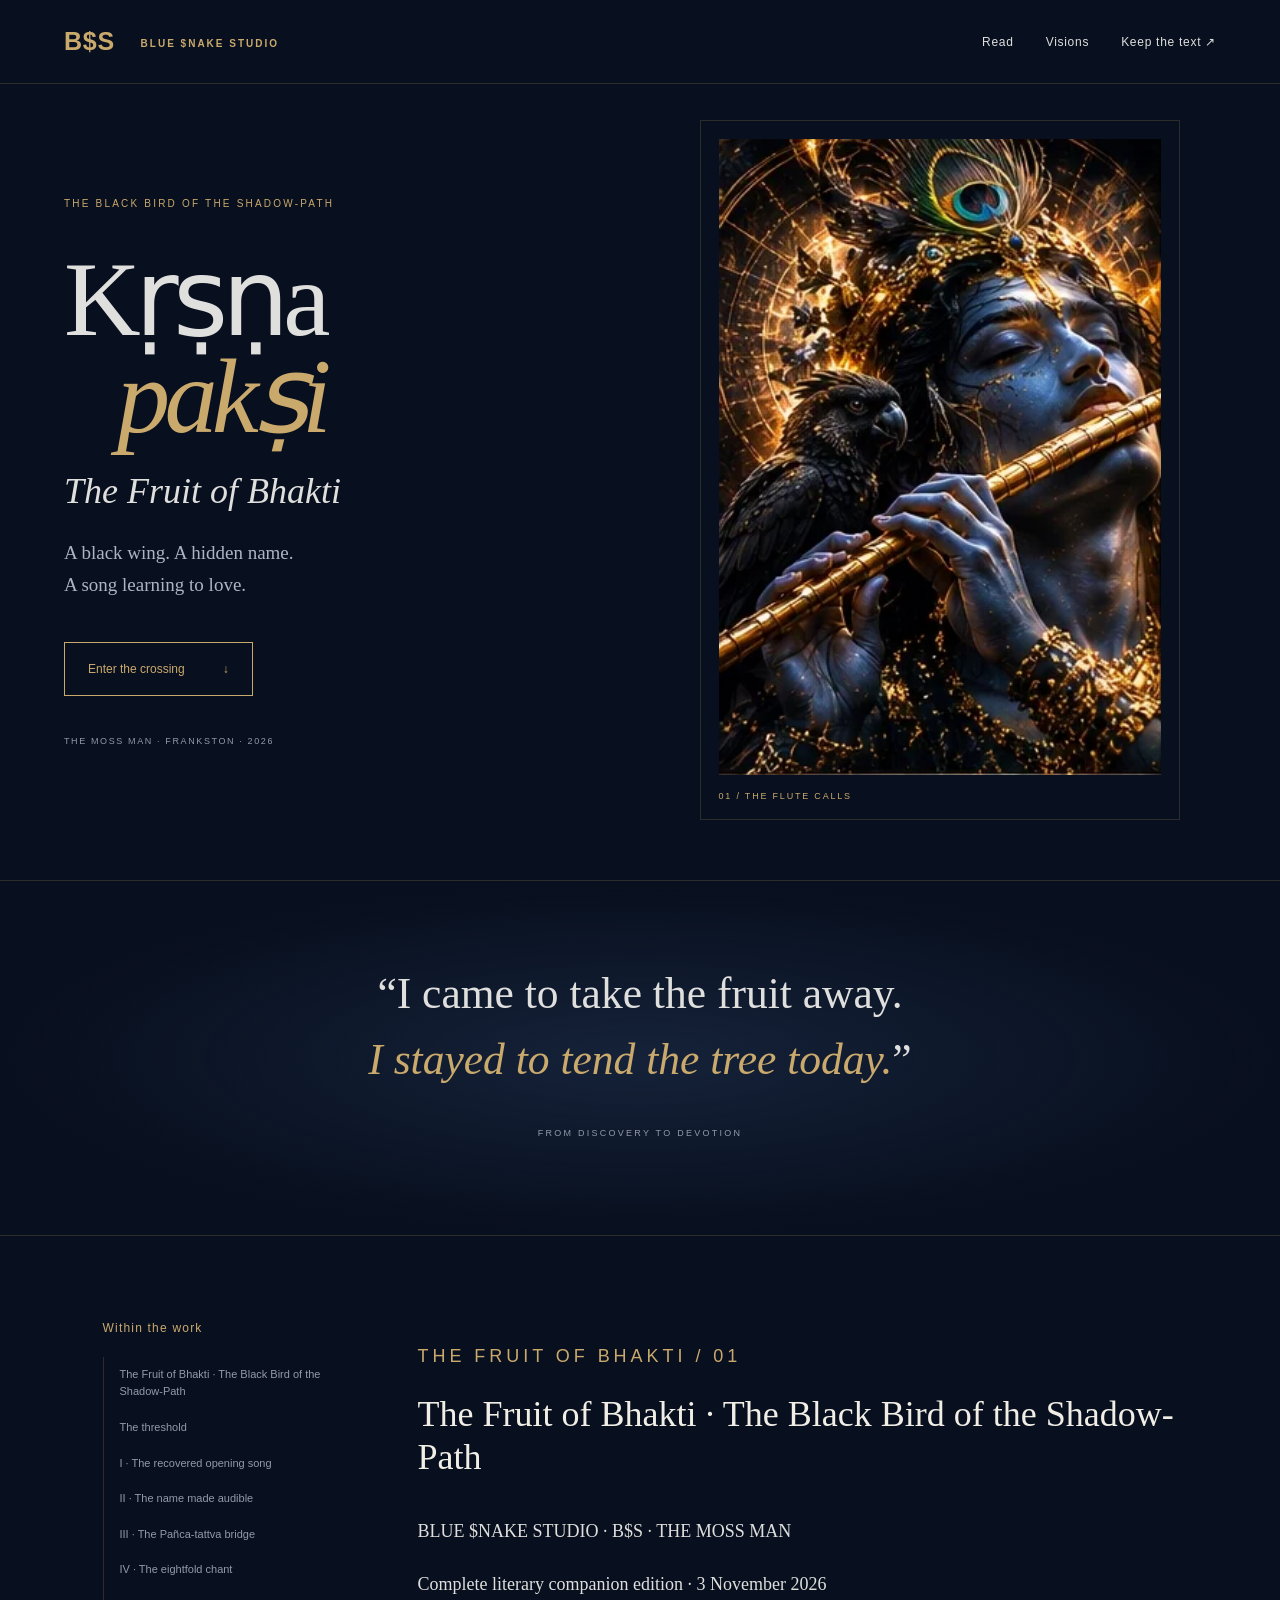
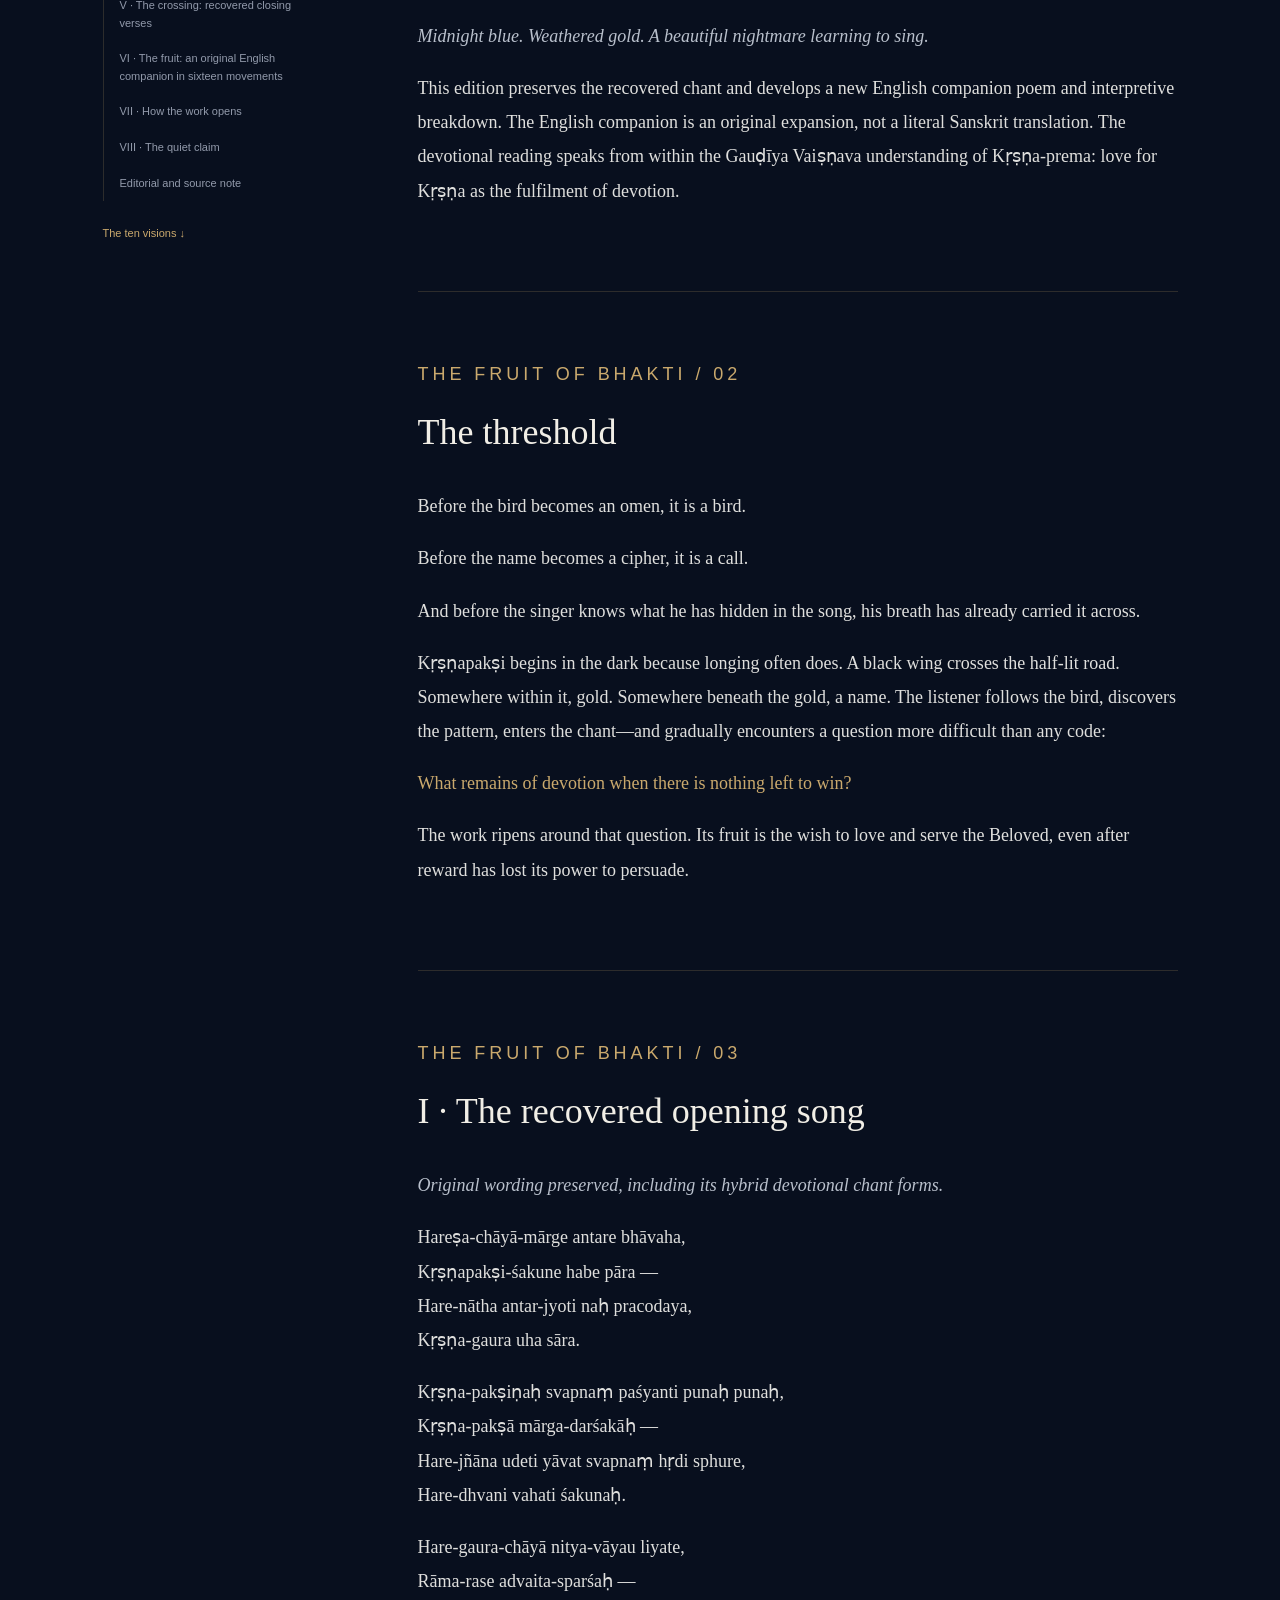
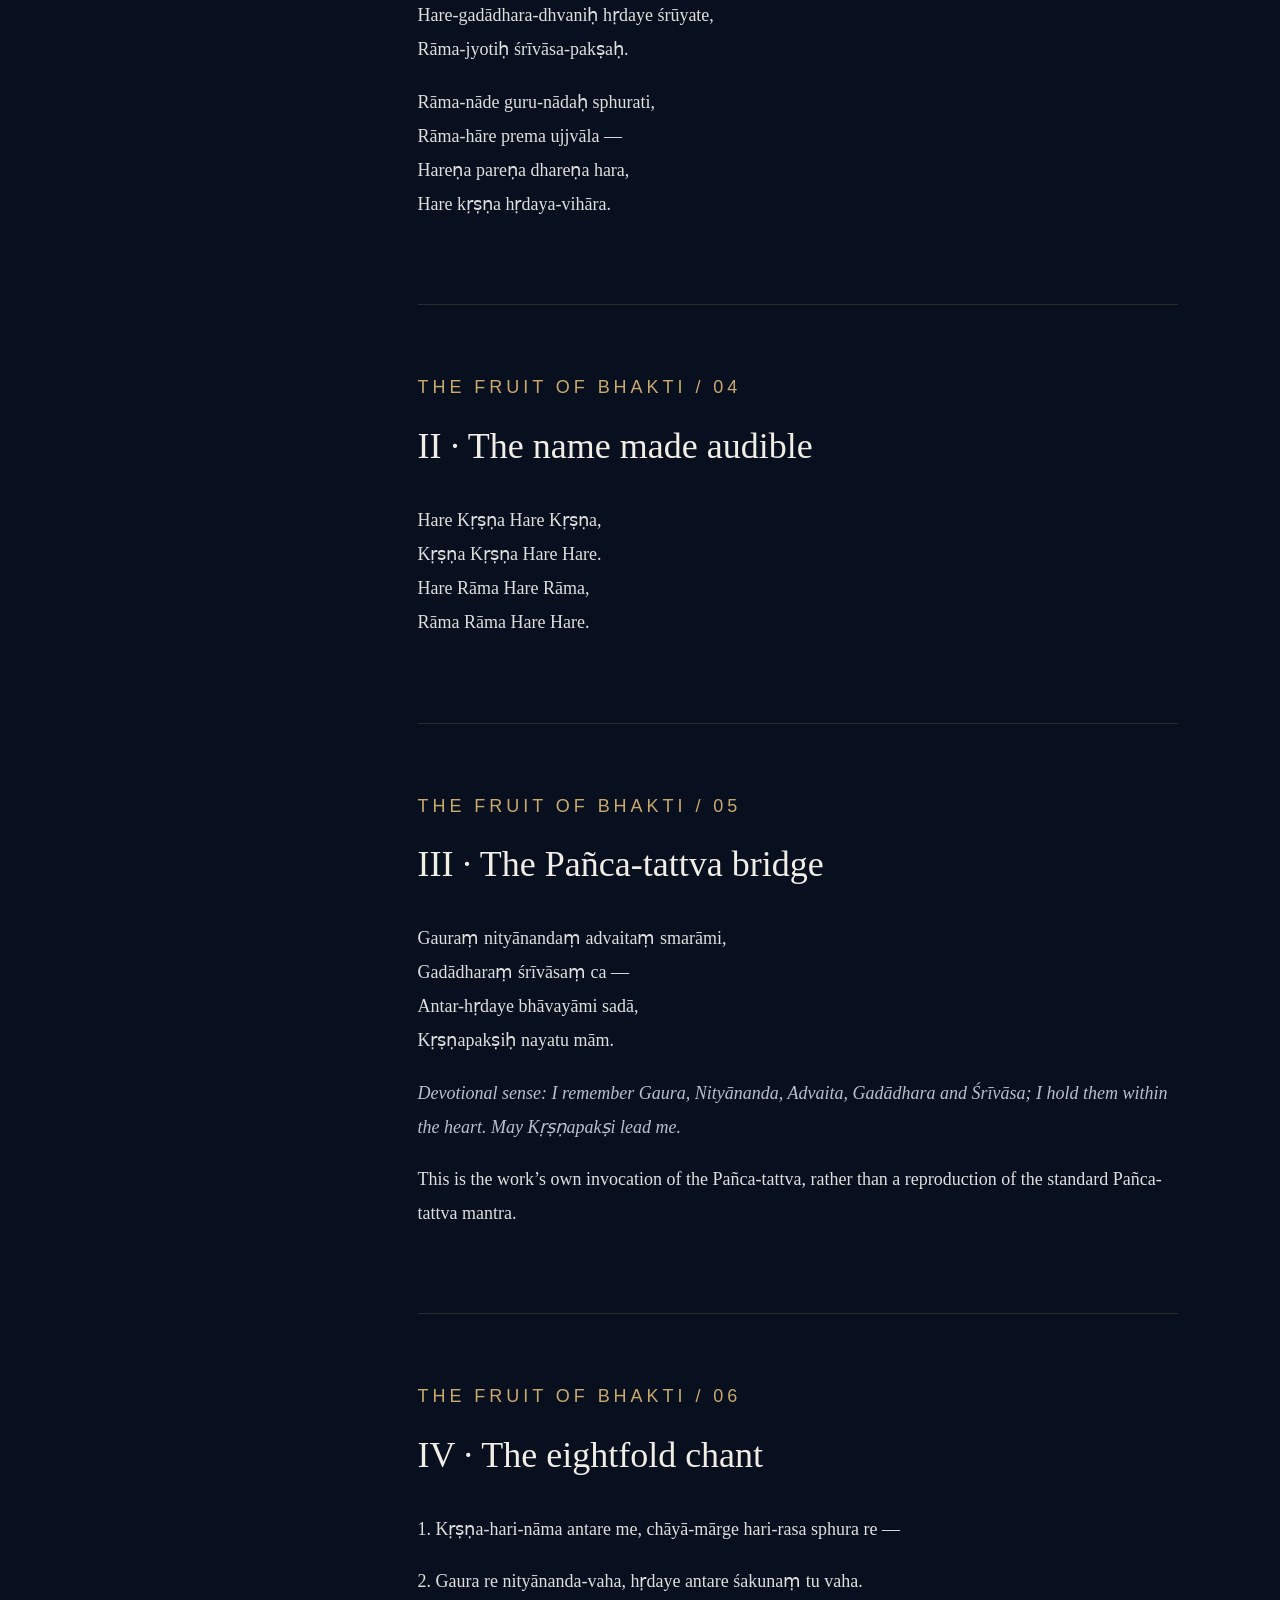
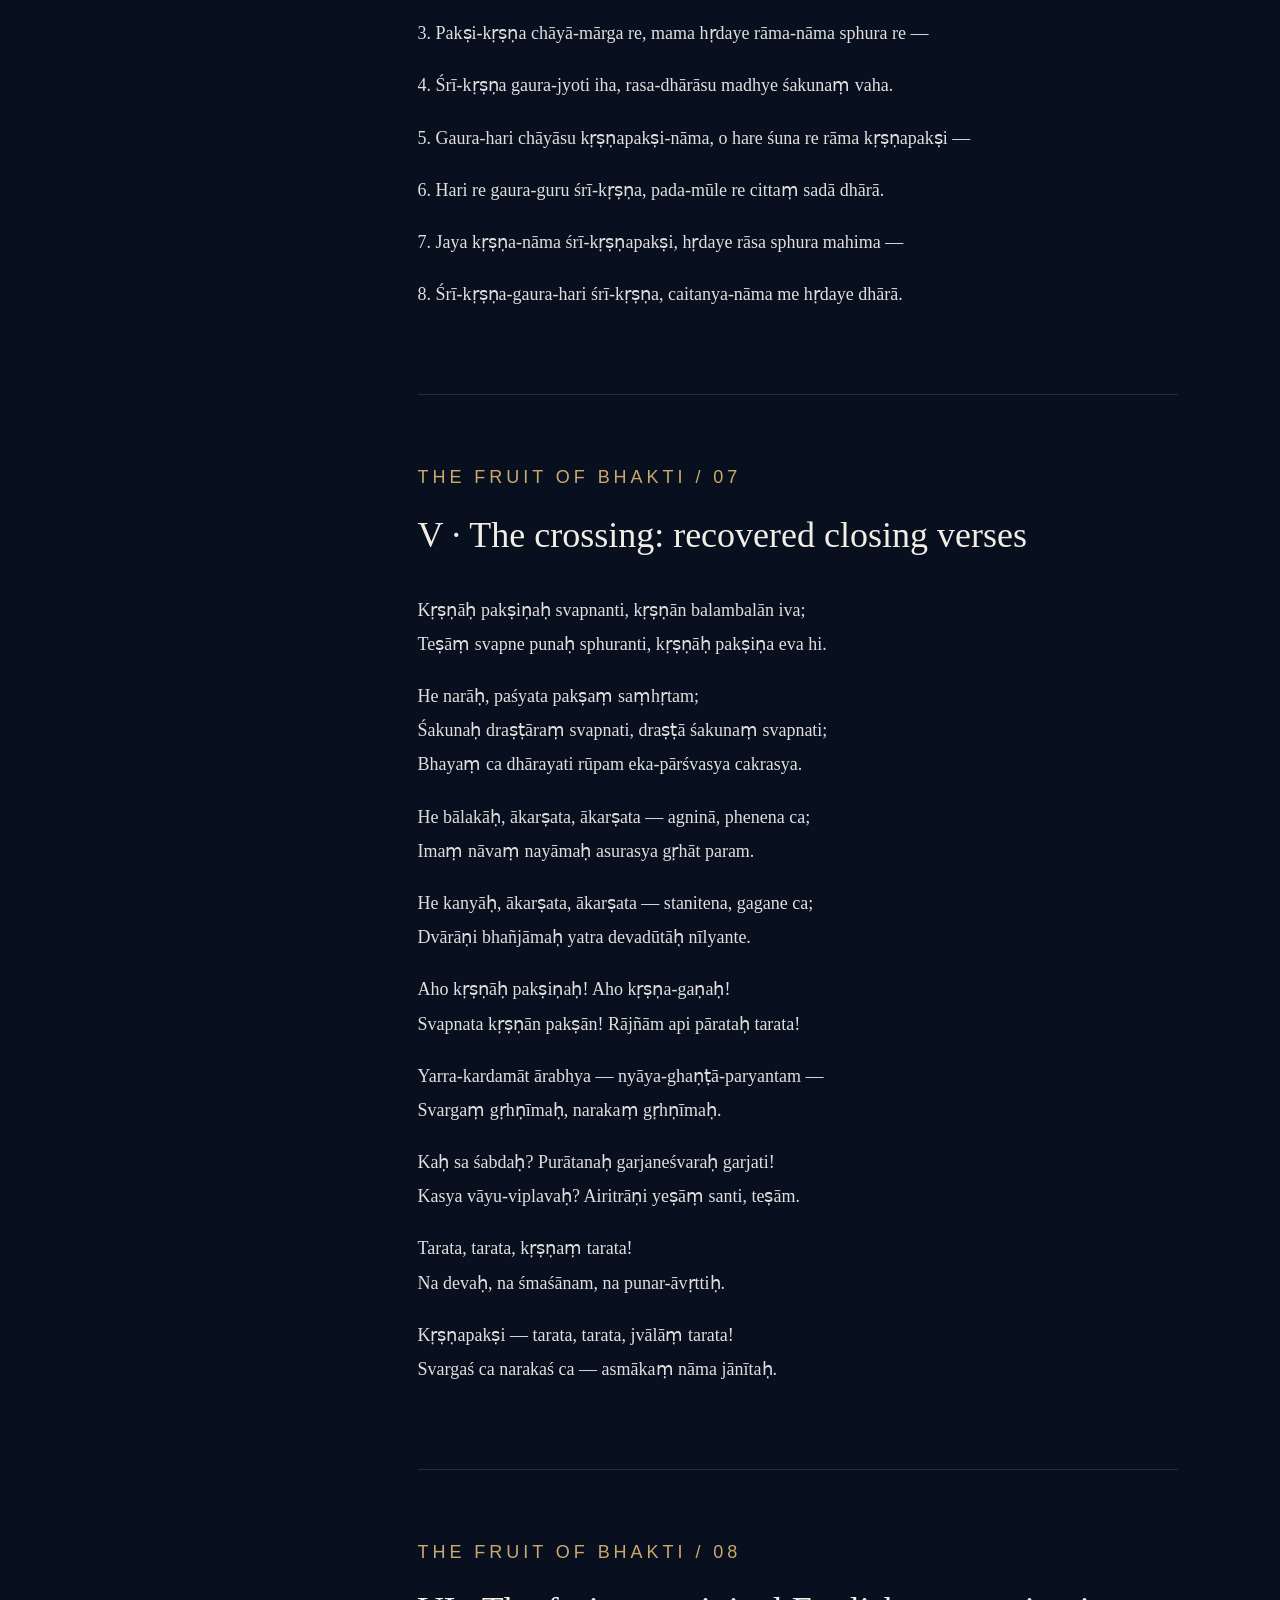
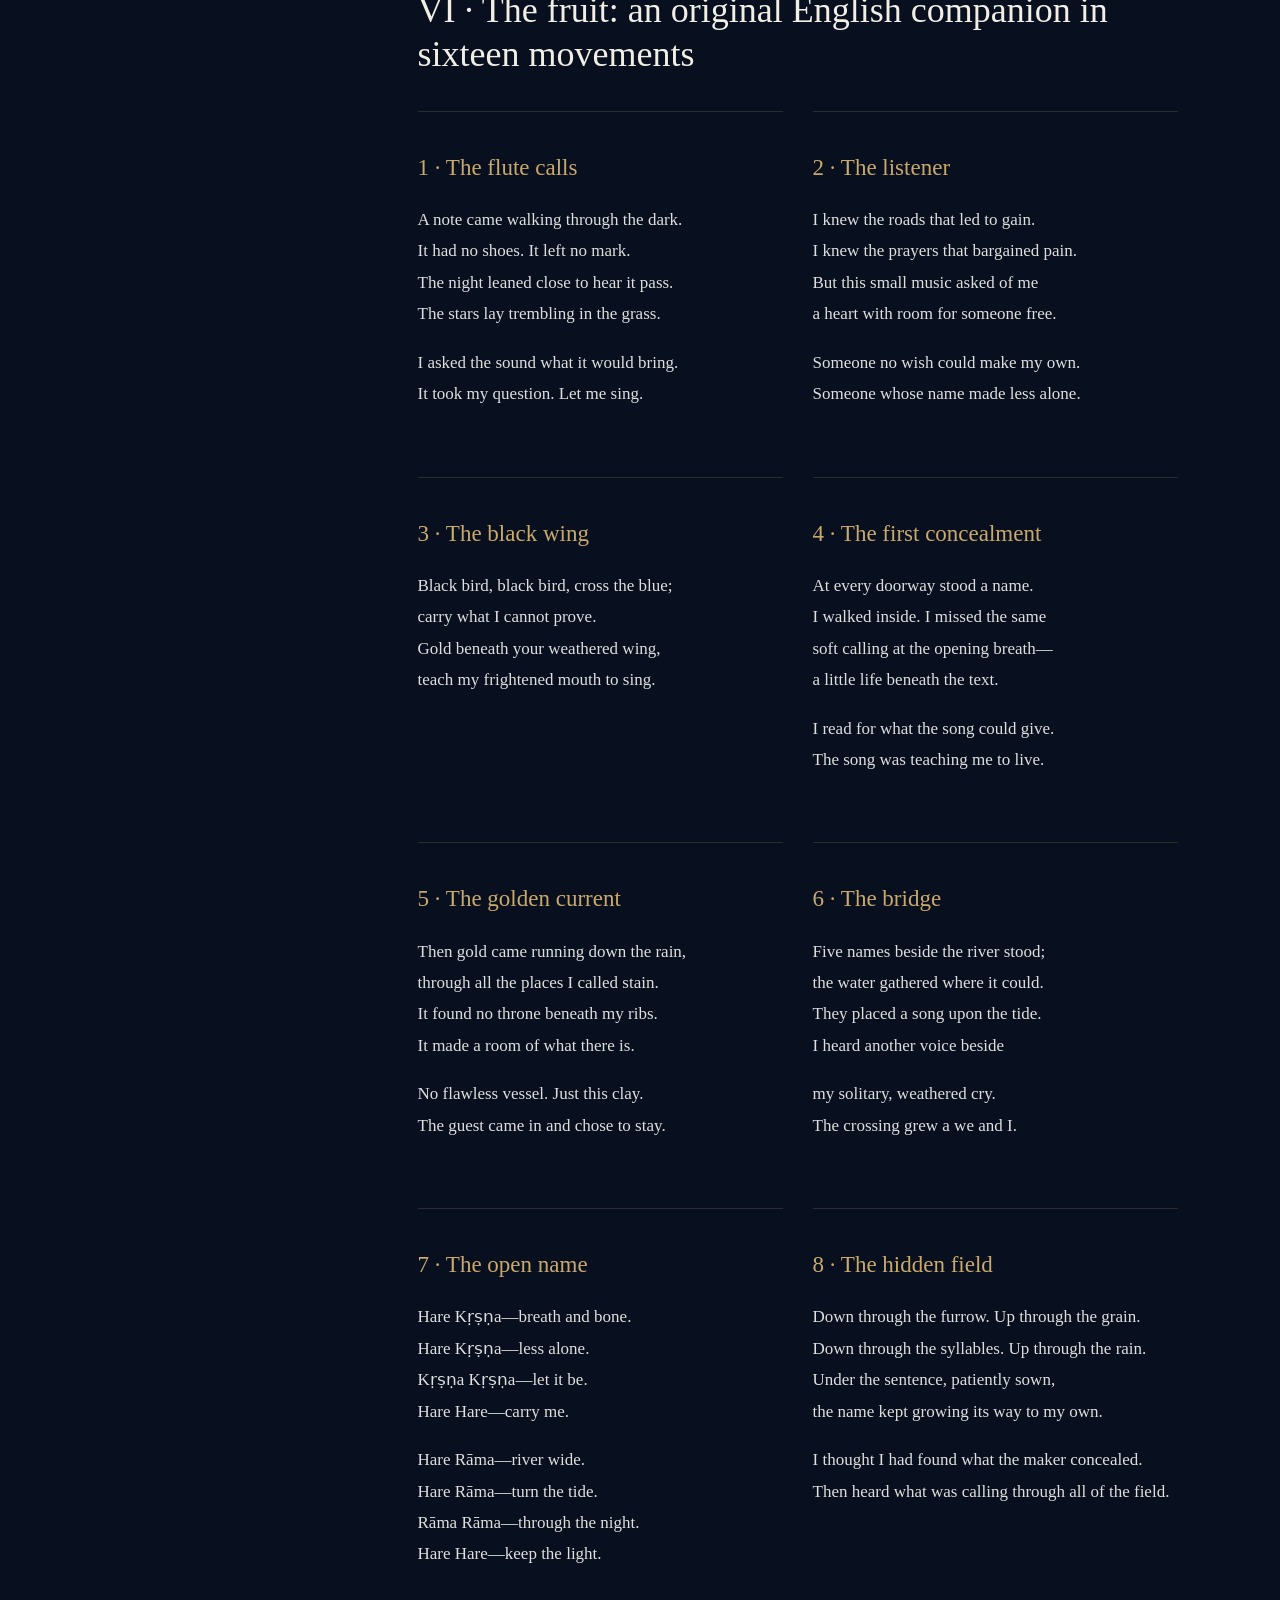
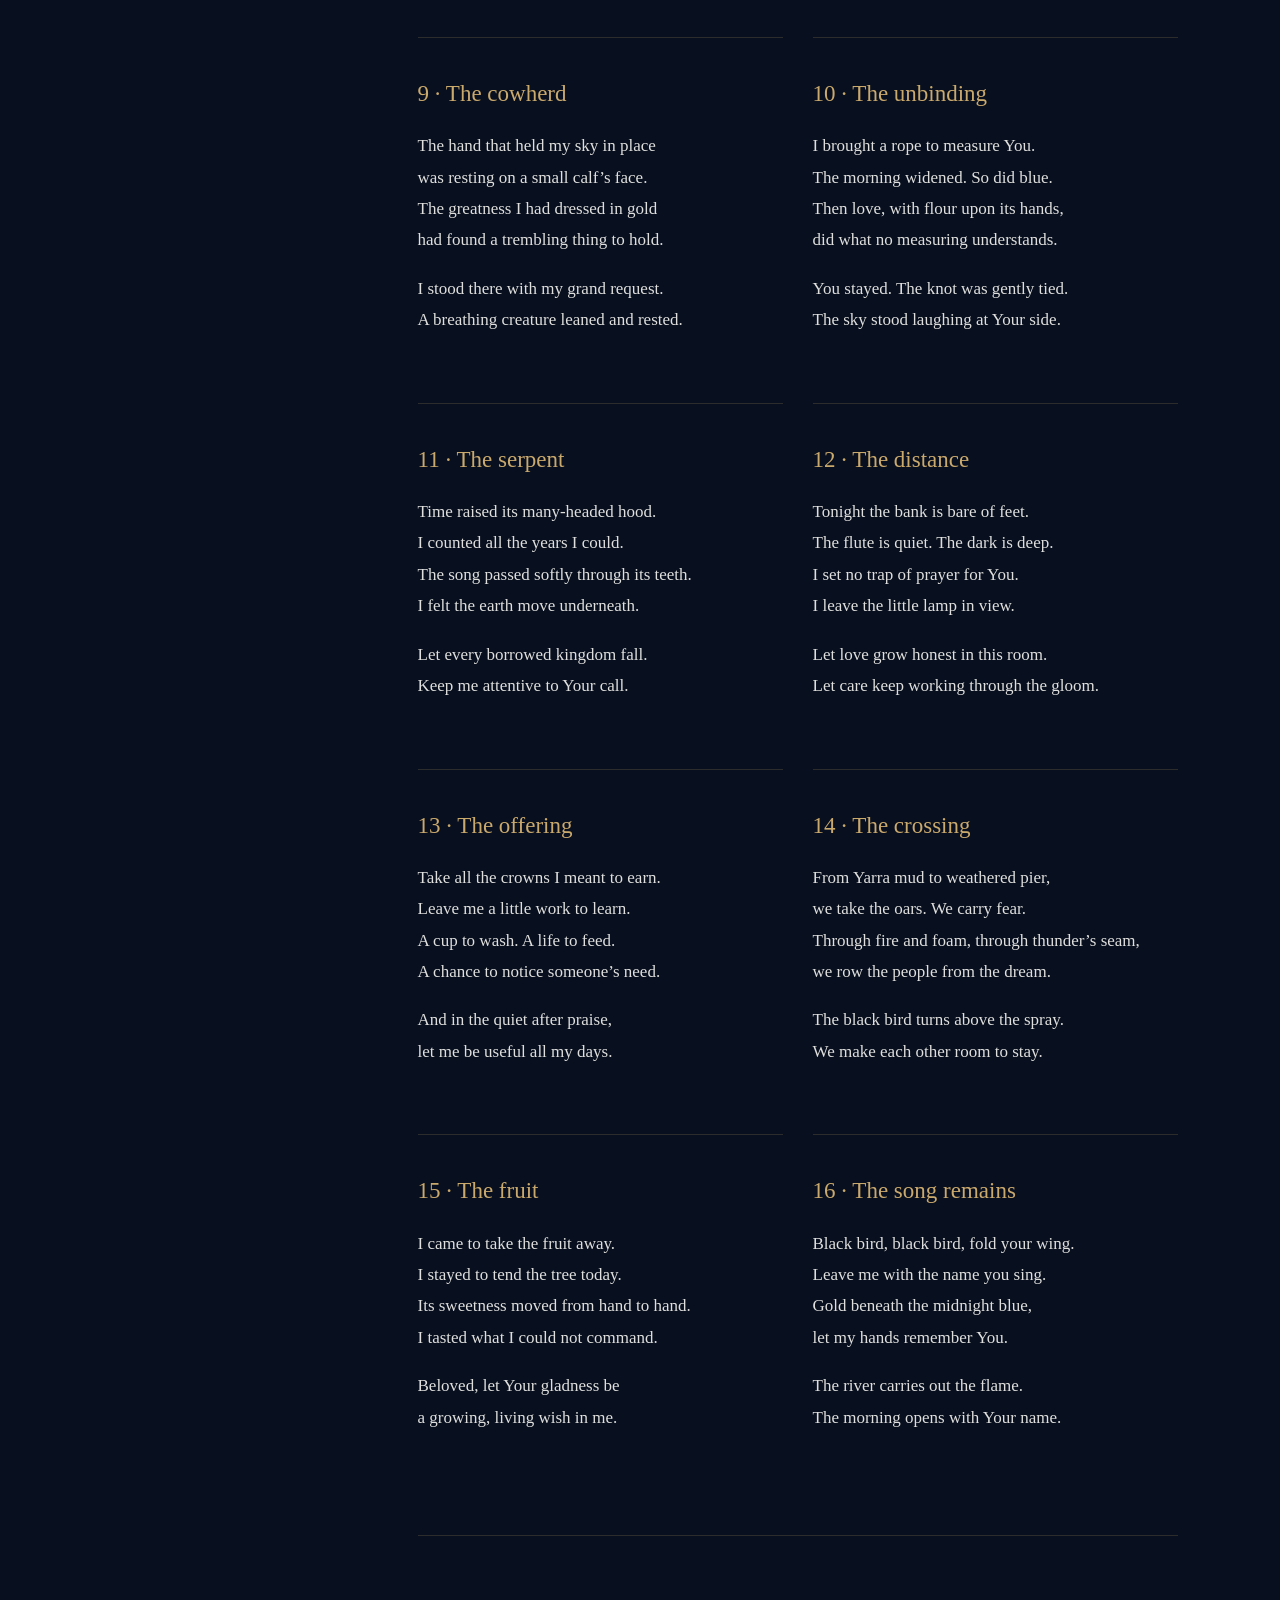
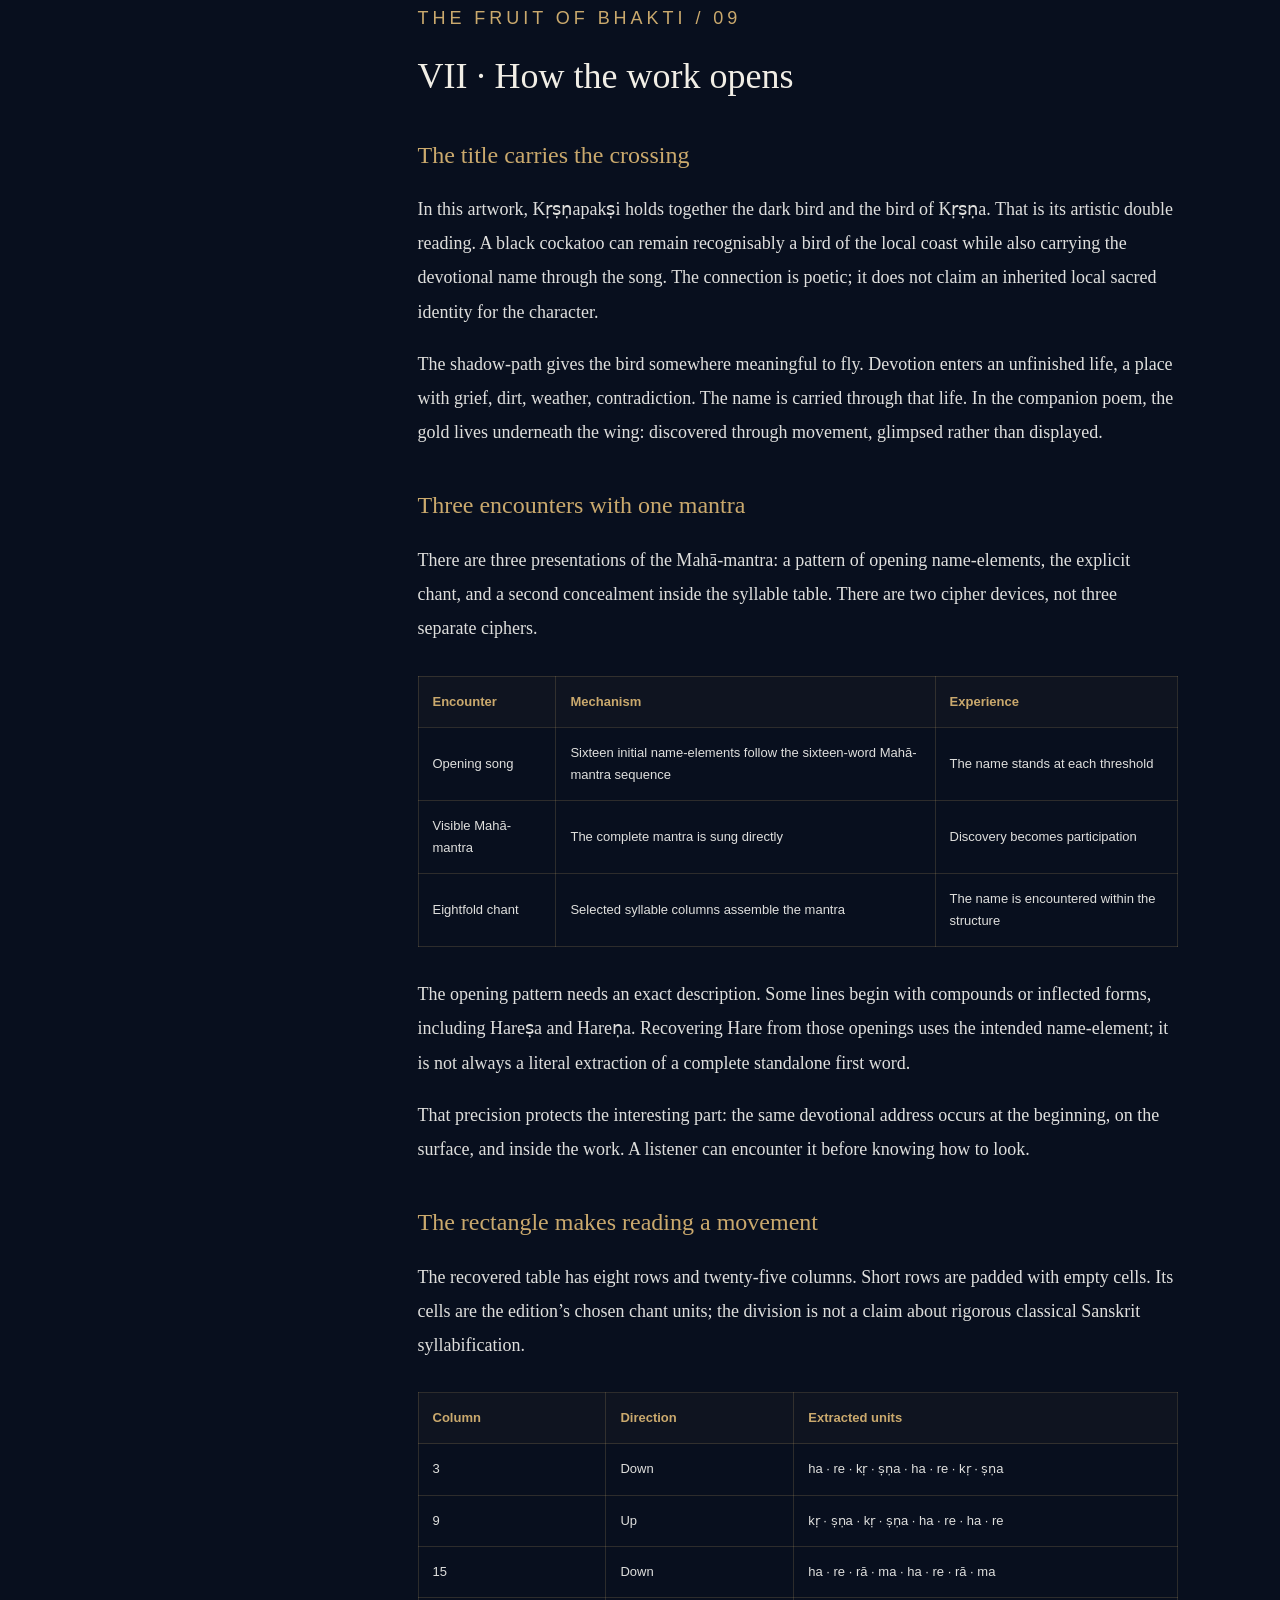
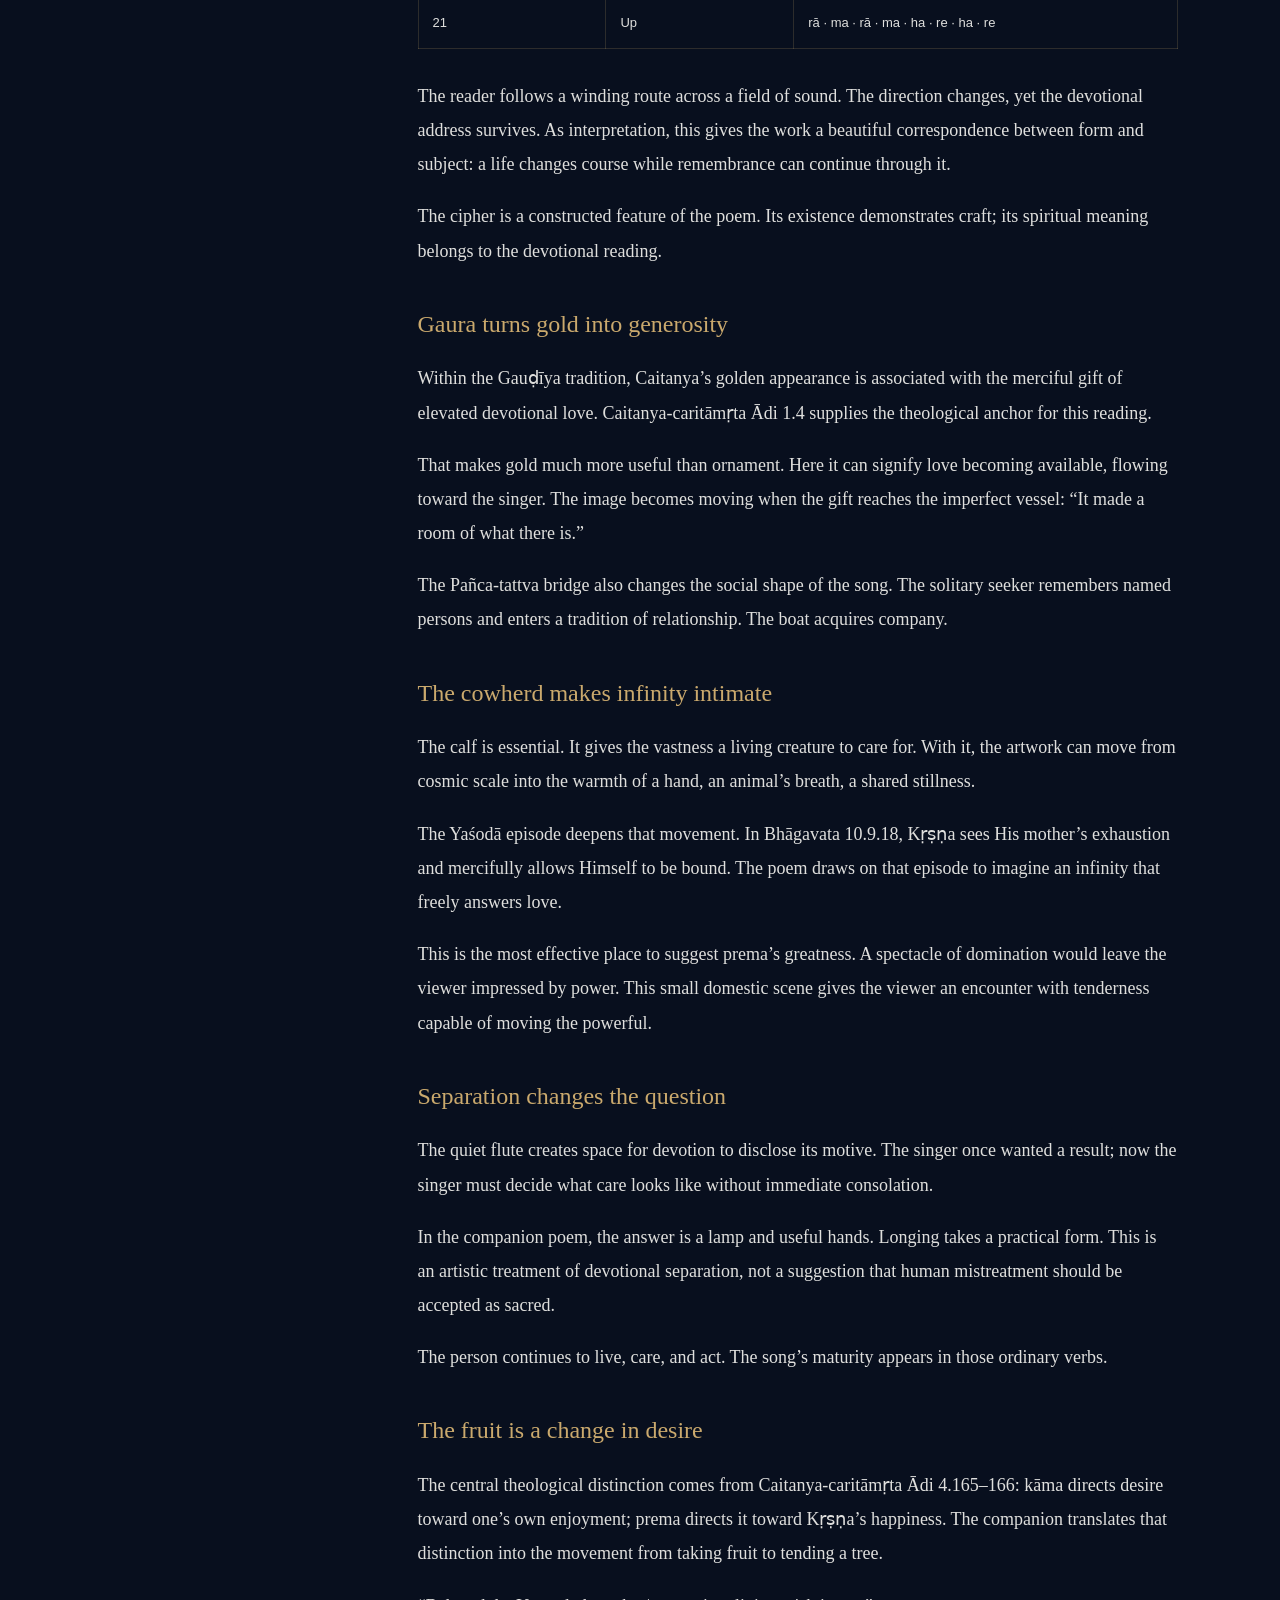
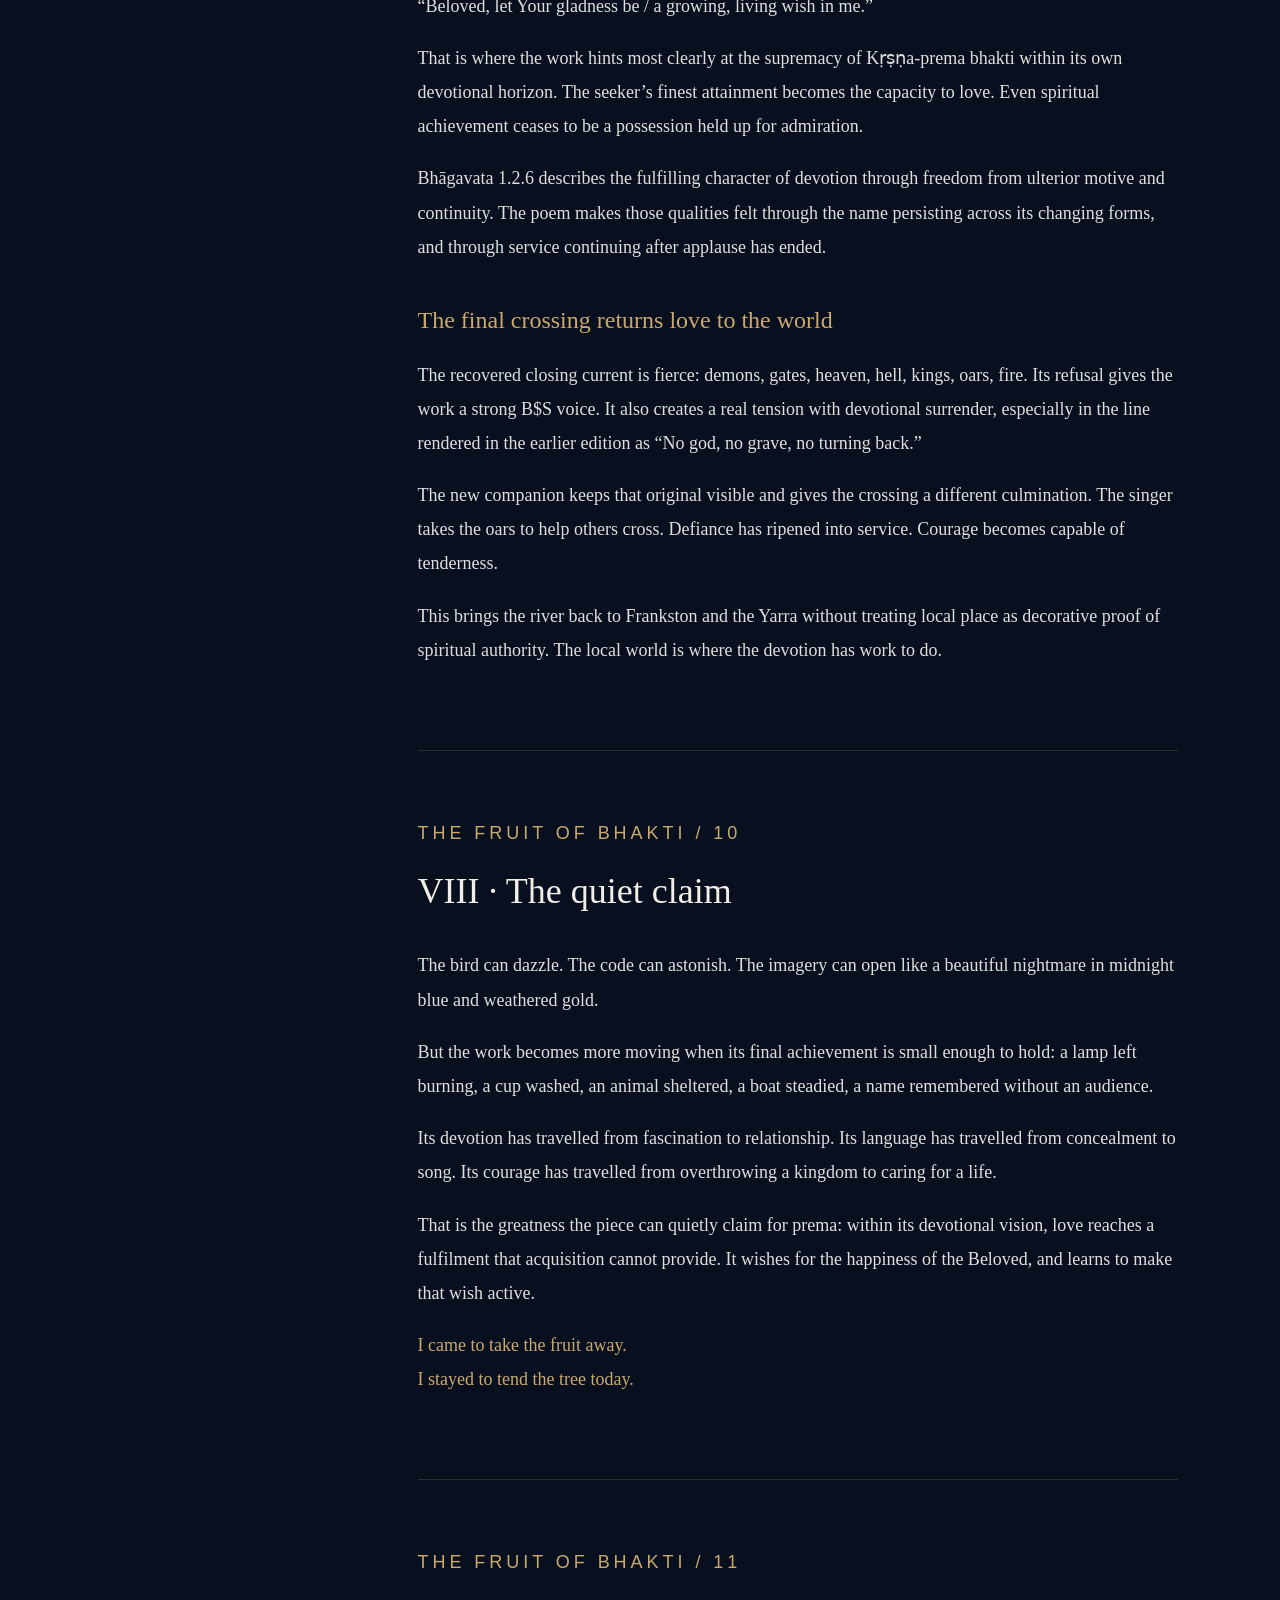
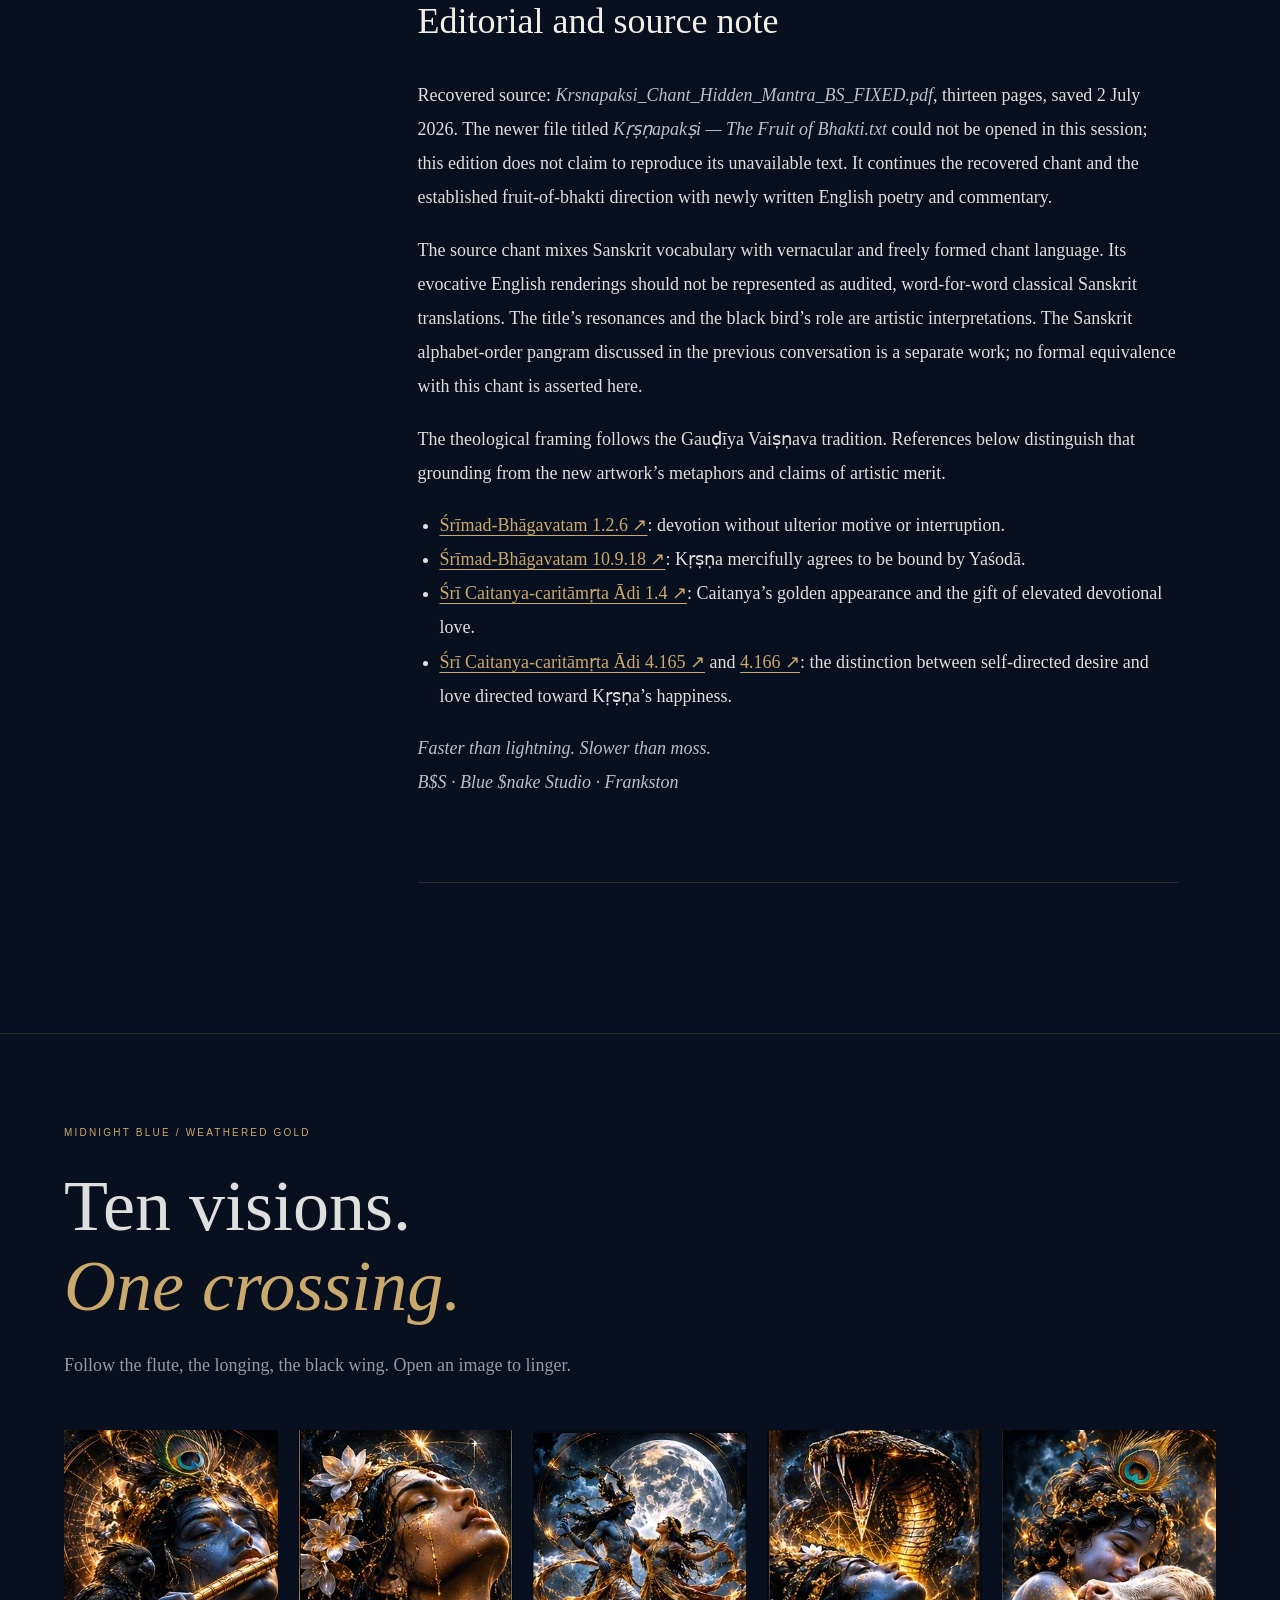
==== index.html @ 94974560 "Build complete Krsnapaksi literary and visual edition ready for Vercel" ====
<!doctype html><html lang="en"><head><meta charset="utf-8"><meta name="viewport" content="width=device-width,initial-scale=1"><meta name="theme-color" content="#080f1e"><title>Kṛṣṇapakṣi — The Fruit of Bhakti · B$S</title><meta name="description" content="A black wing. A hidden name. A song learning to love. The complete Kṛṣṇapakṣi literary and visual edition from Blue $nake Studio."><meta property="og:title" content="Kṛṣṇapakṣi — The Fruit of Bhakti"><meta property="og:description" content="Midnight blue. Weathered gold. A beautiful nightmare learning to sing."><link rel="icon" href="assets/favicon.svg" type="image/svg+xml"><link rel="stylesheet" href="assets/style.css"><script src="assets/app.js" defer></script></head><body><a class="skip" href="#reading">Skip to the complete work</a><header><a class="brand" href="#">B$S <span>BLUE $NAKE STUDIO</span></a><nav aria-label="Primary"><a href="#reading">Read</a><a href="#visions">Visions</a><a href="content/complete-edition.md" download>Keep the text ↗</a></nav></header><main><section class="hero"><div class="hero-copy"><p class="eyebrow">THE BLACK BIRD OF THE SHADOW-PATH</p><h1>Kṛṣṇa<span>pakṣi</span></h1><p class="subtitle">The Fruit of Bhakti</p><p class="hero-line">A black wing. A hidden name.<br>A song learning to love.</p><a class="gold-button" href="#reading">Enter the crossing <span>↓</span></a><p class="signature">THE MOSS MAN · FRANKSTON · 2026</p></div><div class="hero-art"><img src="assets/images/01_The_Flute_Calls.webp" alt="Blue Krishna plays a flute beside a black bird, surrounded by weathered gold" width="614" height="884" fetchpriority="high"><span>01 / THE FLUTE CALLS</span></div></section><div class="threshold-quote"><p>“I came to take the fruit away.<br><em>I stayed to tend the tree today.</em>”</p><span>FROM DISCOVERY TO DEVOTION</span></div><div id="reading" class="reading-layout"><aside><details open><summary>Within the work <span>＋</span></summary><nav aria-label="Chapters"><a href="#chapter-0">The Fruit of Bhakti · The Black Bird of the Shadow-Path</a><a href="#chapter-1">The threshold</a><a href="#chapter-2">I · The recovered opening song</a><a href="#chapter-3">II · The name made audible</a><a href="#chapter-4">III · The Pañca-tattva bridge</a><a href="#chapter-5">IV · The eightfold chant</a><a href="#chapter-6">V · The crossing: recovered closing verses</a><a href="#chapter-7">VI · The fruit: an original English companion in sixteen movements</a><a href="#chapter-8">VII · How the work opens</a><a href="#chapter-9">VIII · The quiet claim</a><a href="#chapter-10">Editorial and source note</a></nav></details><a class="small-link" href="#visions">The ten visions ↓</a></aside><article><section id="chapter-0" class="chapter"><p class="eyebrow">THE FRUIT OF BHAKTI / 01</p><h2>The Fruit of Bhakti · The Black Bird of the Shadow-Path</h2><p>BLUE $NAKE STUDIO · B$S · THE MOSS MAN</p>
<p>Complete literary companion edition · 3 November 2026</p>
<p><em>Midnight blue. Weathered gold. A beautiful nightmare learning to sing.</em></p>
<p>This edition preserves the recovered chant and develops a new English companion poem and interpretive breakdown. The English companion is an original expansion, not a literal Sanskrit translation. The devotional reading speaks from within the Gauḍīya Vaiṣṇava understanding of Kṛṣṇa-prema: love for Kṛṣṇa as the fulfilment of devotion.</p></section><section id="chapter-1" class="chapter"><p class="eyebrow">THE FRUIT OF BHAKTI / 02</p><h2>The threshold</h2><p>Before the bird becomes an omen, it is a bird.</p>
<p>Before the name becomes a cipher, it is a call.</p>
<p>And before the singer knows what he has hidden in the song, his breath has already carried it across.</p>
<p>Kṛṣṇapakṣi begins in the dark because longing often does. A black wing crosses the half-lit road. Somewhere within it, gold. Somewhere beneath the gold, a name. The listener follows the bird, discovers the pattern, enters the chant—and gradually encounters a question more difficult than any code:</p>
<p><strong>What remains of devotion when there is nothing left to win?</strong></p>
<p>The work ripens around that question. Its fruit is the wish to love and serve the Beloved, even after reward has lost its power to persuade.</p></section><section id="chapter-2" class="chapter"><p class="eyebrow">THE FRUIT OF BHAKTI / 03</p><h2>I · The recovered opening song</h2><p><em>Original wording preserved, including its hybrid devotional chant forms.</em></p>
<p>Hareṣa-chāyā-mārge antare bhāvaha,<br>Kṛṣṇapakṣi-śakune habe pāra —<br>Hare-nātha antar-jyoti naḥ pracodaya,<br>Kṛṣṇa-gaura uha sāra.</p>
<p>Kṛṣṇa-pakṣiṇaḥ svapnaṃ paśyanti punaḥ punaḥ,<br>Kṛṣṇa-pakṣā mārga-darśakāḥ —<br>Hare-jñāna udeti yāvat svapnaṃ hṛdi sphure,<br>Hare-dhvani vahati śakunaḥ.</p>
<p>Hare-gaura-chāyā nitya-vāyau liyate,<br>Rāma-rase advaita-sparśaḥ —<br>Hare-gadādhara-dhvaniḥ hṛdaye śrūyate,<br>Rāma-jyotiḥ śrīvāsa-pakṣaḥ.</p>
<p>Rāma-nāde guru-nādaḥ sphurati,<br>Rāma-hāre prema ujjvāla —<br>Hareṇa pareṇa dhareṇa hara,<br>Hare kṛṣṇa hṛdaya-vihāra.</p></section><section id="chapter-3" class="chapter"><p class="eyebrow">THE FRUIT OF BHAKTI / 04</p><h2>II · The name made audible</h2><p>Hare Kṛṣṇa Hare Kṛṣṇa,<br>Kṛṣṇa Kṛṣṇa Hare Hare.<br>Hare Rāma Hare Rāma,<br>Rāma Rāma Hare Hare.</p></section><section id="chapter-4" class="chapter"><p class="eyebrow">THE FRUIT OF BHAKTI / 05</p><h2>III · The Pañca-tattva bridge</h2><p>Gauraṃ nityānandaṃ advaitaṃ smarāmi,<br>Gadādharaṃ śrīvāsaṃ ca —<br>Antar-hṛdaye bhāvayāmi sadā,<br>Kṛṣṇapakṣiḥ nayatu mām.</p>
<p><em>Devotional sense: I remember Gaura, Nityānanda, Advaita, Gadādhara and Śrīvāsa; I hold them within the heart. May Kṛṣṇapakṣi lead me.</em></p>
<p>This is the work’s own invocation of the Pañca-tattva, rather than a reproduction of the standard Pañca-tattva mantra.</p></section><section id="chapter-5" class="chapter"><p class="eyebrow">THE FRUIT OF BHAKTI / 06</p><h2>IV · The eightfold chant</h2><p>1. Kṛṣṇa-hari-nāma antare me, chāyā-mārge hari-rasa sphura re —</p>
<p>2. Gaura re nityānanda-vaha, hṛdaye antare śakunaṃ tu vaha.</p>
<p>3. Pakṣi-kṛṣṇa chāyā-mārga re, mama hṛdaye rāma-nāma sphura re —</p>
<p>4. Śrī-kṛṣṇa gaura-jyoti iha, rasa-dhārāsu madhye śakunaṃ vaha.</p>
<p>5. Gaura-hari chāyāsu kṛṣṇapakṣi-nāma, o hare śuna re rāma kṛṣṇapakṣi —</p>
<p>6. Hari re gaura-guru śrī-kṛṣṇa, pada-mūle re cittaṃ sadā dhārā.</p>
<p>7. Jaya kṛṣṇa-nāma śrī-kṛṣṇapakṣi, hṛdaye rāsa sphura mahima —</p>
<p>8. Śrī-kṛṣṇa-gaura-hari śrī-kṛṣṇa, caitanya-nāma me hṛdaye dhārā.</p></section><section id="chapter-6" class="chapter"><p class="eyebrow">THE FRUIT OF BHAKTI / 07</p><h2>V · The crossing: recovered closing verses</h2><p>Kṛṣṇāḥ pakṣiṇaḥ svapnanti, kṛṣṇān balambalān iva;<br>Teṣāṃ svapne punaḥ sphuranti, kṛṣṇāḥ pakṣiṇa eva hi.</p>
<p>He narāḥ, paśyata pakṣaṃ saṃhṛtam;<br>Śakunaḥ draṣṭāraṃ svapnati, draṣṭā śakunaṃ svapnati;<br>Bhayaṃ ca dhārayati rūpam eka-pārśvasya cakrasya.</p>
<p>He bālakāḥ, ākarṣata, ākarṣata — agninā, phenena ca;<br>Imaṃ nāvaṃ nayāmaḥ asurasya gṛhāt param.</p>
<p>He kanyāḥ, ākarṣata, ākarṣata — stanitena, gagane ca;<br>Dvārāṇi bhañjāmaḥ yatra devadūtāḥ nīlyante.</p>
<p>Aho kṛṣṇāḥ pakṣiṇaḥ! Aho kṛṣṇa-gaṇaḥ!<br>Svapnata kṛṣṇān pakṣān! Rājñām api pārataḥ tarata!</p>
<p>Yarra-kardamāt ārabhya — nyāya-ghaṇṭā-paryantam —<br>Svargaṃ gṛhṇīmaḥ, narakaṃ gṛhṇīmaḥ.</p>
<p>Kaḥ sa śabdaḥ? Purātanaḥ garjaneśvaraḥ garjati!<br>Kasya vāyu-viplavaḥ? Airitrāṇi yeṣāṃ santi, teṣām.</p>
<p>Tarata, tarata, kṛṣṇaṃ tarata!<br>Na devaḥ, na śmaśānam, na punar-āvṛttiḥ.</p>
<p>Kṛṣṇapakṣi — tarata, tarata, jvālāṃ tarata!<br>Svargaś ca narakaś ca — asmākaṃ nāma jānītaḥ.</p></section><section id="chapter-7" class="chapter"><p class="eyebrow">THE FRUIT OF BHAKTI / 08</p><h2>VI · The fruit: an original English companion in sixteen movements</h2><p></p><div class="movements"><div class="movement"><h3>1 · The flute calls</h3>
<p>A note came walking through the dark.<br>It had no shoes. It left no mark.<br>The night leaned close to hear it pass.<br>The stars lay trembling in the grass.</p>
<p>I asked the sound what it would bring.<br>It took my question. Let me sing.</p></div><div class="movement"><h3>2 · The listener</h3>
<p>I knew the roads that led to gain.<br>I knew the prayers that bargained pain.<br>But this small music asked of me<br>a heart with room for someone free.</p>
<p>Someone no wish could make my own.<br>Someone whose name made less alone.</p></div><div class="movement"><h3>3 · The black wing</h3>
<p>Black bird, black bird, cross the blue;<br>carry what I cannot prove.<br>Gold beneath your weathered wing,<br>teach my frightened mouth to sing.</p></div><div class="movement"><h3>4 · The first concealment</h3>
<p>At every doorway stood a name.<br>I walked inside. I missed the same<br>soft calling at the opening breath—<br>a little life beneath the text.</p>
<p>I read for what the song could give.<br>The song was teaching me to live.</p></div><div class="movement"><h3>5 · The golden current</h3>
<p>Then gold came running down the rain,<br>through all the places I called stain.<br>It found no throne beneath my ribs.<br>It made a room of what there is.</p>
<p>No flawless vessel. Just this clay.<br>The guest came in and chose to stay.</p></div><div class="movement"><h3>6 · The bridge</h3>
<p>Five names beside the river stood;<br>the water gathered where it could.<br>They placed a song upon the tide.<br>I heard another voice beside</p>
<p>my solitary, weathered cry.<br>The crossing grew a we and I.</p></div><div class="movement"><h3>7 · The open name</h3>
<p>Hare Kṛṣṇa—breath and bone.<br>Hare Kṛṣṇa—less alone.<br>Kṛṣṇa Kṛṣṇa—let it be.<br>Hare Hare—carry me.</p>
<p>Hare Rāma—river wide.<br>Hare Rāma—turn the tide.<br>Rāma Rāma—through the night.<br>Hare Hare—keep the light.</p></div><div class="movement"><h3>8 · The hidden field</h3>
<p>Down through the furrow. Up through the grain.<br>Down through the syllables. Up through the rain.<br>Under the sentence, patiently sown,<br>the name kept growing its way to my own.</p>
<p>I thought I had found what the maker concealed.<br>Then heard what was calling through all of the field.</p></div><div class="movement"><h3>9 · The cowherd</h3>
<p>The hand that held my sky in place<br>was resting on a small calf’s face.<br>The greatness I had dressed in gold<br>had found a trembling thing to hold.</p>
<p>I stood there with my grand request.<br>A breathing creature leaned and rested.</p></div><div class="movement"><h3>10 · The unbinding</h3>
<p>I brought a rope to measure You.<br>The morning widened. So did blue.<br>Then love, with flour upon its hands,<br>did what no measuring understands.</p>
<p>You stayed. The knot was gently tied.<br>The sky stood laughing at Your side.</p></div><div class="movement"><h3>11 · The serpent</h3>
<p>Time raised its many-headed hood.<br>I counted all the years I could.<br>The song passed softly through its teeth.<br>I felt the earth move underneath.</p>
<p>Let every borrowed kingdom fall.<br>Keep me attentive to Your call.</p></div><div class="movement"><h3>12 · The distance</h3>
<p>Tonight the bank is bare of feet.<br>The flute is quiet. The dark is deep.<br>I set no trap of prayer for You.<br>I leave the little lamp in view.</p>
<p>Let love grow honest in this room.<br>Let care keep working through the gloom.</p></div><div class="movement"><h3>13 · The offering</h3>
<p>Take all the crowns I meant to earn.<br>Leave me a little work to learn.<br>A cup to wash. A life to feed.<br>A chance to notice someone’s need.</p>
<p>And in the quiet after praise,<br>let me be useful all my days.</p></div><div class="movement"><h3>14 · The crossing</h3>
<p>From Yarra mud to weathered pier,<br>we take the oars. We carry fear.<br>Through fire and foam, through thunder’s seam,<br>we row the people from the dream.</p>
<p>The black bird turns above the spray.<br>We make each other room to stay.</p></div><div class="movement"><h3>15 · The fruit</h3>
<p>I came to take the fruit away.<br>I stayed to tend the tree today.<br>Its sweetness moved from hand to hand.<br>I tasted what I could not command.</p>
<p>Beloved, let Your gladness be<br>a growing, living wish in me.</p></div><div class="movement"><h3>16 · The song remains</h3>
<p>Black bird, black bird, fold your wing.<br>Leave me with the name you sing.<br>Gold beneath the midnight blue,<br>let my hands remember You.</p>
<p>The river carries out the flame.<br>The morning opens with Your name.</p></div></div></section><section id="chapter-8" class="chapter"><p class="eyebrow">THE FRUIT OF BHAKTI / 09</p><h2>VII · How the work opens</h2><h3>The title carries the crossing</h3>
<p>In this artwork, Kṛṣṇapakṣi holds together the dark bird and the bird of Kṛṣṇa. That is its artistic double reading. A black cockatoo can remain recognisably a bird of the local coast while also carrying the devotional name through the song. The connection is poetic; it does not claim an inherited local sacred identity for the character.</p>
<p>The shadow-path gives the bird somewhere meaningful to fly. Devotion enters an unfinished life, a place with grief, dirt, weather, contradiction. The name is carried through that life. In the companion poem, the gold lives underneath the wing: discovered through movement, glimpsed rather than displayed.</p>
<h3>Three encounters with one mantra</h3>
<p>There are three presentations of the Mahā-mantra: a pattern of opening name-elements, the explicit chant, and a second concealment inside the syllable table. There are two cipher devices, not three separate ciphers.</p>
<div class="table-wrap"><table><thead><tr><th>Encounter</th><th>Mechanism</th><th>Experience</th></tr></thead><tbody><tr><td>Opening song</td><td>Sixteen initial name-elements follow the sixteen-word Mahā-mantra sequence</td><td>The name stands at each threshold</td></tr><tr><td>Visible Mahā-mantra</td><td>The complete mantra is sung directly</td><td>Discovery becomes participation</td></tr><tr><td>Eightfold chant</td><td>Selected syllable columns assemble the mantra</td><td>The name is encountered within the structure</td></tr></tbody></table></div>
<p>The opening pattern needs an exact description. Some lines begin with compounds or inflected forms, including Hareṣa and Hareṇa. Recovering Hare from those openings uses the intended name-element; it is not always a literal extraction of a complete standalone first word.</p>
<p>That precision protects the interesting part: the same devotional address occurs at the beginning, on the surface, and inside the work. A listener can encounter it before knowing how to look.</p>
<h3>The rectangle makes reading a movement</h3>
<p>The recovered table has eight rows and twenty-five columns. Short rows are padded with empty cells. Its cells are the edition’s chosen chant units; the division is not a claim about rigorous classical Sanskrit syllabification.</p>
<div class="table-wrap"><table><thead><tr><th>Column</th><th>Direction</th><th>Extracted units</th></tr></thead><tbody><tr><td>3</td><td>Down</td><td>ha · re · kṛ · ṣṇa · ha · re · kṛ · ṣṇa</td></tr><tr><td>9</td><td>Up</td><td>kṛ · ṣṇa · kṛ · ṣṇa · ha · re · ha · re</td></tr><tr><td>15</td><td>Down</td><td>ha · re · rā · ma · ha · re · rā · ma</td></tr><tr><td>21</td><td>Up</td><td>rā · ma · rā · ma · ha · re · ha · re</td></tr></tbody></table></div>
<p>The reader follows a winding route across a field of sound. The direction changes, yet the devotional address survives. As interpretation, this gives the work a beautiful correspondence between form and subject: a life changes course while remembrance can continue through it.</p>
<p>The cipher is a constructed feature of the poem. Its existence demonstrates craft; its spiritual meaning belongs to the devotional reading.</p>
<h3>Gaura turns gold into generosity</h3>
<p>Within the Gauḍīya tradition, Caitanya’s golden appearance is associated with the merciful gift of elevated devotional love. Caitanya-caritāmṛta Ādi 1.4 supplies the theological anchor for this reading.</p>
<p>That makes gold much more useful than ornament. Here it can signify love becoming available, flowing toward the singer. The image becomes moving when the gift reaches the imperfect vessel: “It made a room of what there is.”</p>
<p>The Pañca-tattva bridge also changes the social shape of the song. The solitary seeker remembers named persons and enters a tradition of relationship. The boat acquires company.</p>
<h3>The cowherd makes infinity intimate</h3>
<p>The calf is essential. It gives the vastness a living creature to care for. With it, the artwork can move from cosmic scale into the warmth of a hand, an animal’s breath, a shared stillness.</p>
<p>The Yaśodā episode deepens that movement. In Bhāgavata 10.9.18, Kṛṣṇa sees His mother’s exhaustion and mercifully allows Himself to be bound. The poem draws on that episode to imagine an infinity that freely answers love.</p>
<p>This is the most effective place to suggest prema’s greatness. A spectacle of domination would leave the viewer impressed by power. This small domestic scene gives the viewer an encounter with tenderness capable of moving the powerful.</p>
<h3>Separation changes the question</h3>
<p>The quiet flute creates space for devotion to disclose its motive. The singer once wanted a result; now the singer must decide what care looks like without immediate consolation.</p>
<p>In the companion poem, the answer is a lamp and useful hands. Longing takes a practical form. This is an artistic treatment of devotional separation, not a suggestion that human mistreatment should be accepted as sacred.</p>
<p>The person continues to live, care, and act. The song’s maturity appears in those ordinary verbs.</p>
<h3>The fruit is a change in desire</h3>
<p>The central theological distinction comes from Caitanya-caritāmṛta Ādi 4.165–166: kāma directs desire toward one’s own enjoyment; prema directs it toward Kṛṣṇa’s happiness. The companion translates that distinction into the movement from taking fruit to tending a tree.</p>
<p>“Beloved, let Your gladness be / a growing, living wish in me.”</p>
<p>That is where the work hints most clearly at the supremacy of Kṛṣṇa-prema bhakti within its own devotional horizon. The seeker’s finest attainment becomes the capacity to love. Even spiritual achievement ceases to be a possession held up for admiration.</p>
<p>Bhāgavata 1.2.6 describes the fulfilling character of devotion through freedom from ulterior motive and continuity. The poem makes those qualities felt through the name persisting across its changing forms, and through service continuing after applause has ended.</p>
<h3>The final crossing returns love to the world</h3>
<p>The recovered closing current is fierce: demons, gates, heaven, hell, kings, oars, fire. Its refusal gives the work a strong B$S voice. It also creates a real tension with devotional surrender, especially in the line rendered in the earlier edition as “No god, no grave, no turning back.”</p>
<p>The new companion keeps that original visible and gives the crossing a different culmination. The singer takes the oars to help others cross. Defiance has ripened into service. Courage becomes capable of tenderness.</p>
<p>This brings the river back to Frankston and the Yarra without treating local place as decorative proof of spiritual authority. The local world is where the devotion has work to do.</p></section><section id="chapter-9" class="chapter"><p class="eyebrow">THE FRUIT OF BHAKTI / 10</p><h2>VIII · The quiet claim</h2><p>The bird can dazzle. The code can astonish. The imagery can open like a beautiful nightmare in midnight blue and weathered gold.</p>
<p>But the work becomes more moving when its final achievement is small enough to hold: a lamp left burning, a cup washed, an animal sheltered, a boat steadied, a name remembered without an audience.</p>
<p>Its devotion has travelled from fascination to relationship. Its language has travelled from concealment to song. Its courage has travelled from overthrowing a kingdom to caring for a life.</p>
<p>That is the greatness the piece can quietly claim for prema: within its devotional vision, love reaches a fulfilment that acquisition cannot provide. It wishes for the happiness of the Beloved, and learns to make that wish active.</p>
<p><strong>I came to take the fruit away.</strong><br><strong>I stayed to tend the tree today.</strong></p></section><section id="chapter-10" class="chapter"><p class="eyebrow">THE FRUIT OF BHAKTI / 11</p><h2>Editorial and source note</h2><p>Recovered source: <em>Krsnapaksi_Chant_Hidden_Mantra_BS_FIXED.pdf</em>, thirteen pages, saved 2 July 2026. The newer file titled <em>Kṛṣṇapakṣi — The Fruit of Bhakti.txt</em> could not be opened in this session; this edition does not claim to reproduce its unavailable text. It continues the recovered chant and the established fruit-of-bhakti direction with newly written English poetry and commentary.</p>
<p>The source chant mixes Sanskrit vocabulary with vernacular and freely formed chant language. Its evocative English renderings should not be represented as audited, word-for-word classical Sanskrit translations. The title’s resonances and the black bird’s role are artistic interpretations. The Sanskrit alphabet-order pangram discussed in the previous conversation is a separate work; no formal equivalence with this chant is asserted here.</p>
<p>The theological framing follows the Gauḍīya Vaiṣṇava tradition. References below distinguish that grounding from the new artwork’s metaphors and claims of artistic merit.</p>
<ul><li><a href="https://vedabase.io/en/library/sb/1/2/6/" target="_blank" rel="noopener noreferrer">Śrīmad-Bhāgavatam 1.2.6 ↗</a>: devotion without ulterior motive or interruption.</li><li><a href="https://vedabase.io/en/library/sb/10/9/18/" target="_blank" rel="noopener noreferrer">Śrīmad-Bhāgavatam 10.9.18 ↗</a>: Kṛṣṇa mercifully agrees to be bound by Yaśodā.</li><li><a href="https://vedabase.io/en/library/cc/adi/1/4/" target="_blank" rel="noopener noreferrer">Śrī Caitanya-caritāmṛta Ādi 1.4 ↗</a>: Caitanya’s golden appearance and the gift of elevated devotional love.</li><li><a href="https://vedabase.io/en/library/cc/adi/4/165/" target="_blank" rel="noopener noreferrer">Śrī Caitanya-caritāmṛta Ādi 4.165 ↗</a> and <a href="https://vedabase.io/en/library/cc/adi/4/166/" target="_blank" rel="noopener noreferrer">4.166 ↗</a>: the distinction between self-directed desire and love directed toward Kṛṣṇa’s happiness.</li></ul>
<p><em>Faster than lightning. Slower than moss.</em><br><em>B$S · Blue $nake Studio · Frankston</em></p></section></article></div><section id="visions" class="visions"><p class="eyebrow">MIDNIGHT BLUE / WEATHERED GOLD</p><h2>Ten visions.<br><em>One crossing.</em></h2><p class="gallery-intro">Follow the flute, the longing, the black wing. Open an image to linger.</p><div class="gallery"><figure><button class="art-open" data-src="assets/images/01_The_Flute_Calls.webp" data-title="The Flute Calls" aria-label="Enlarge The Flute Calls"><img src="assets/images/01_The_Flute_Calls.webp" alt="The Flute Calls — midnight-blue and weathered-gold devotional artwork" loading="lazy" width="307" height="442"></button><figcaption><span>01</span> The Flute Calls</figcaption></figure><figure><button class="art-open" data-src="assets/images/02_Radha_Hears.webp" data-title="Radha Hears" aria-label="Enlarge Radha Hears"><img src="assets/images/02_Radha_Hears.webp" alt="Radha Hears — midnight-blue and weathered-gold devotional artwork" loading="lazy" width="307" height="442"></button><figcaption><span>02</span> Radha Hears</figcaption></figure><figure><button class="art-open" data-src="assets/images/03_The_Rasa_Dance.webp" data-title="The Rasa Dance" aria-label="Enlarge The Rasa Dance"><img src="assets/images/03_The_Rasa_Dance.webp" alt="The Rasa Dance — midnight-blue and weathered-gold devotional artwork" loading="lazy" width="307" height="442"></button><figcaption><span>03</span> The Rasa Dance</figcaption></figure><figure><button class="art-open" data-src="assets/images/04_Times_Serpent.webp" data-title="Time’s Serpent" aria-label="Enlarge Time’s Serpent"><img src="assets/images/04_Times_Serpent.webp" alt="Time’s Serpent — midnight-blue and weathered-gold devotional artwork" loading="lazy" width="307" height="442"></button><figcaption><span>04</span> Time’s Serpent</figcaption></figure><figure><button class="art-open" data-src="assets/images/05_The_Cowherd.webp" data-title="The Cowherd" aria-label="Enlarge The Cowherd"><img src="assets/images/05_The_Cowherd.webp" alt="The Cowherd — midnight-blue and weathered-gold devotional artwork" loading="lazy" width="307" height="442"></button><figcaption><span>05</span> The Cowherd</figcaption></figure><figure><button class="art-open" data-src="assets/images/06_Separation.webp" data-title="Separation" aria-label="Enlarge Separation"><img src="assets/images/06_Separation.webp" alt="Separation — midnight-blue and weathered-gold devotional artwork" loading="lazy" width="307" height="442"></button><figcaption><span>06</span> Separation</figcaption></figure><figure><button class="art-open" data-src="assets/images/07_Krishnapakshi_The_Dark_Bird.webp" data-title="Krishnapakshi The Dark Bird" aria-label="Enlarge Krishnapakshi The Dark Bird"><img src="assets/images/07_Krishnapakshi_The_Dark_Bird.webp" alt="Krishnapakshi The Dark Bird — midnight-blue and weathered-gold devotional artwork" loading="lazy" width="307" height="442"></button><figcaption><span>07</span> Krishnapakshi The Dark Bird</figcaption></figure><figure><button class="art-open" data-src="assets/images/08_The_Return.webp" data-title="The Return" aria-label="Enlarge The Return"><img src="assets/images/08_The_Return.webp" alt="The Return — midnight-blue and weathered-gold devotional artwork" loading="lazy" width="307" height="442"></button><figcaption><span>08</span> The Return</figcaption></figure><figure><button class="art-open" data-src="assets/images/09_The_Union.webp" data-title="The Union" aria-label="Enlarge The Union"><img src="assets/images/09_The_Union.webp" alt="The Union — midnight-blue and weathered-gold devotional artwork" loading="lazy" width="307" height="442"></button><figcaption><span>09</span> The Union</figcaption></figure><figure><button class="art-open" data-src="assets/images/10_The_Song_Remains.webp" data-title="The Song Remains" aria-label="Enlarge The Song Remains"><img src="assets/images/10_The_Song_Remains.webp" alt="The Song Remains — midnight-blue and weathered-gold devotional artwork" loading="lazy" width="307" height="442"></button><figcaption><span>10</span> The Song Remains</figcaption></figure></div></section><section class="closing"><p class="eyebrow">THE QUIET CLAIM</p><p>Let my hands<br><em>remember You.</em></p><a href="#reading">Return to the name ↑</a></section></main><footer><a class="brand" href="#">B$S</a><p>Blue $nake Studio · The Moss Man · Frankston<br>Faster than lightning. Slower than moss.</p><a href="content/complete-edition.md" download>Complete text ↓</a></footer><dialog id="art-dialog" aria-label="Artwork viewer"><button class="close" autofocus aria-label="Close artwork">Close ×</button><img alt=""><p></p></dialog></body></html>
---- assets/style.css ----
:root{color-scheme:dark;--night:#080f1e;--paper:#dfdfdd;--gold:#caa96d;--muted:#929aab;--line:#caa96d30}*{box-sizing:border-box}html{scroll-behavior:smooth;scroll-padding-top:90px}body{margin:0;background:var(--night);color:var(--paper);font-family:Georgia,'Times New Roman',serif}a{color:inherit;text-decoration:none}a:hover{color:var(--gold)}button,a,summary{-webkit-tap-highlight-color:transparent}a:focus-visible,button:focus-visible,summary:focus-visible{outline:2px solid var(--gold);outline-offset:6px}.skip{position:fixed;top:-80px;left:20px;z-index:10;padding:14px;background:var(--gold);color:var(--night)}.skip:focus{top:10px}header{display:flex;justify-content:space-between;align-items:center;padding:27px 5vw;border-bottom:1px solid var(--line);gap:20px}.brand{font-family:Arial,sans-serif;letter-spacing:.03em;font-weight:bold;font-size:25px;color:var(--gold)}.brand span{font-size:10px;letter-spacing:.2em;padding-left:18px;vertical-align:middle}header nav{display:flex;gap:32px;font:12px Arial,sans-serif;letter-spacing:.06em}.hero{max-width:1500px;margin:auto;display:grid;grid-template-columns:1fr 48%;min-height:740px;align-items:center;padding:36px 5vw 60px;gap:40px}.eyebrow{font:10px/1.8 Arial,sans-serif;letter-spacing:.22em;color:var(--gold);text-transform:uppercase}.hero h1{font-weight:normal;line-height:.91;font-size:clamp(60px,8.3vw,130px);letter-spacing:-.055em;margin:38px 0 22px}.hero h1 span{display:block;font-style:italic;color:var(--gold);padding-left:.5em}.subtitle{font-size:clamp(23px,3vw,36px);font-style:italic;margin:25px 0}.hero-line{font-size:19px;line-height:1.7;color:#adb4c2}.gold-button{display:inline-flex;gap:38px;border:1px solid var(--gold);padding:19px 23px;margin-top:22px;color:var(--gold);font:12px Arial,sans-serif}.gold-button:hover{background:var(--gold);color:var(--night)}.signature{font:9px Arial,sans-serif;letter-spacing:.18em;color:var(--muted);margin-top:40px}.hero-art{position:relative;justify-self:center;max-width:480px;width:100%;padding:18px;border:1px solid var(--line)}.hero-art img{display:block;width:100%;height:auto;max-height:680px;object-fit:contain}.hero-art span{display:block;margin-top:16px;font:9px Arial,sans-serif;letter-spacing:.2em;color:var(--gold)}.threshold-quote{text-align:center;padding:80px 20px 95px;border-top:1px solid var(--line);border-bottom:1px solid var(--line);background:radial-gradient(ellipse at center,#152239 0,transparent 70%)}.threshold-quote p{font-size:clamp(25px,3.4vw,44px);line-height:1.5;margin:0 0 30px}.threshold-quote em{color:var(--gold)}.threshold-quote span{font:9px Arial,sans-serif;letter-spacing:.25em;color:var(--muted)}.reading-layout{display:grid;grid-template-columns:240px minmax(0,760px);justify-content:center;gap:75px;padding:85px 6vw}aside{align-self:start;position:sticky;top:30px;font-family:Arial,sans-serif}summary{font-size:12px;letter-spacing:.1em;color:var(--gold);cursor:pointer;list-style:none;display:flex;justify-content:space-between}summary span{display:none}aside nav{display:flex;flex-direction:column;margin:22px 0;border-left:1px solid var(--line)}aside nav a{font:11px/1.6 Arial,sans-serif;color:var(--muted);padding:9px 16px}aside nav a:hover{color:var(--gold);border-left:1px solid var(--gold);margin-left:-1px}.small-link{font-size:11px;color:var(--gold)}.chapter{padding:0 0 65px;margin-bottom:65px;border-bottom:1px solid var(--line)}.chapter h2{font-size:36px;font-weight:normal;line-height:1.2;margin:20px 0 35px;color:#f1eee6}.chapter h3{font-size:24px;font-weight:normal;line-height:1.4;color:var(--gold);margin:40px 0 20px}.chapter p,.chapter li{font-size:18px;line-height:1.9;overflow-wrap:anywhere}.chapter em{color:#b9c0cc}.chapter a{color:var(--gold);text-decoration:underline;text-underline-offset:4px}.chapter strong{font-weight:normal;color:var(--gold)}.chapter ul{padding-left:22px}.table-wrap{overflow-x:auto;margin:30px 0}table{border-collapse:collapse;min-width:100%;font:13px/1.7 Arial,sans-serif}th,td{text-align:left;padding:14px;border:1px solid var(--line);min-width:110px}th{color:var(--gold);background:#caa96d08}.movements{display:grid;grid-template-columns:1fr 1fr;gap:30px}.movement{padding:0 0 20px;border-top:1px solid var(--line)}.movement h3{font-size:23px}.movement p{font-size:17px;line-height:1.85}.visions{border-top:1px solid var(--line);padding:80px 5vw 100px;max-width:1500px;margin:auto}.visions h2{font-size:clamp(42px,6vw,72px);font-weight:normal;line-height:1.1;margin:25px 0}.visions h2 em{color:var(--gold)}.gallery-intro{color:var(--muted);font-size:18px;line-height:1.6}.gallery{display:grid;grid-template-columns:repeat(5,1fr);gap:35px 20px;margin-top:50px}figure{margin:0;min-width:0}figure button{display:block;background:none;padding:0;border:0;width:100%;cursor:zoom-in}figure img{display:block;width:100%;height:auto;aspect-ratio:307/442;object-fit:contain;background:#050a13;transition:transform .25s}figure button:hover img{transform:translateY(-5px)}figcaption{font-size:13px;line-height:1.6;margin-top:15px}figcaption span{color:var(--gold);font:10px Arial,sans-serif;margin-right:8px}.closing{text-align:center;border-top:1px solid var(--line);padding:90px 20px;background:radial-gradient(ellipse at bottom,#18243b,transparent 70%)}.closing>p:nth-child(2){font-size:clamp(38px,6vw,74px);line-height:1.2}.closing em{color:var(--gold)}.closing a{font:11px Arial,sans-serif;color:var(--gold)}footer{padding:35px 5vw;border-top:1px solid var(--line);display:flex;align-items:center;justify-content:space-between;gap:25px}footer p{font:11px/1.9 Arial,sans-serif;color:var(--muted)}footer>a:last-child{font:11px Arial,sans-serif;color:var(--gold)}dialog{padding:60px 24px 15px;background:#080f1e;border:1px solid var(--line);max-width:95vw;max-height:95dvh;color:var(--paper);text-align:center}dialog::backdrop{background:#02050bee}dialog img{display:block;max-height:72dvh;max-width:80vw;width:auto;height:auto;margin:auto}dialog .close{position:absolute;top:15px;right:20px;border:1px solid var(--gold);background:transparent;color:var(--gold);padding:10px 18px;cursor:pointer}dialog p{font-size:16px}@media(min-width:1500px){.hero{min-height:820px}}@media(max-width:1000px){.reading-layout{grid-template-columns:190px minmax(0,1fr);gap:40px}.movements{grid-template-columns:1fr}.gallery{grid-template-columns:repeat(3,1fr)}.hero{min-height:650px}.brand span{display:none}}@media(max-width:680px){header{padding:20px 6vw}header nav{gap:18px;font-size:10px}.hero{grid-template-columns:1fr;padding:45px 7vw;gap:38px}.hero h1{font-size:88px;margin-top:25px}.hero h1 span{display:block;padding-left:.45em;font-size:82px}.hero-art{max-width:340px}.hero-copy .eyebrow{font-size:9px}.signature{margin-top:25px}.hero-line{font-size:17px}.reading-layout{display:block;padding:40px 7vw}aside{position:static;border:1px solid var(--line);padding:20px;margin-bottom:55px}summary span{display:inline}aside nav a{font-size:12px;padding:10px 16px}.chapter h2{font-size:30px}.chapter p,.chapter li{font-size:17px}.chapter{margin-bottom:45px;padding-bottom:45px}.gallery{grid-template-columns:repeat(2,1fr);gap:30px 15px}.visions{padding:55px 7vw}figcaption{font-size:12px}.threshold-quote{padding:55px 7vw}.threshold-quote p{font-size:26px}footer{flex-wrap:wrap}footer p{flex:1;min-width:180px}}@media(prefers-reduced-motion:reduce){html{scroll-behavior:auto}*{transition:none!important}}@media print{body{background:white;color:black}header,.hero,.threshold-quote,aside,.visions,.closing,footer,dialog,.skip{display:none}.reading-layout{display:block;padding:0}.chapter h2,.chapter h3,.chapter p,.chapter a,.chapter em,.chapter strong,.eyebrow{color:black}.chapter{break-before:page}.movements{display:block}.movement{break-inside:avoid}a{text-decoration:none}}
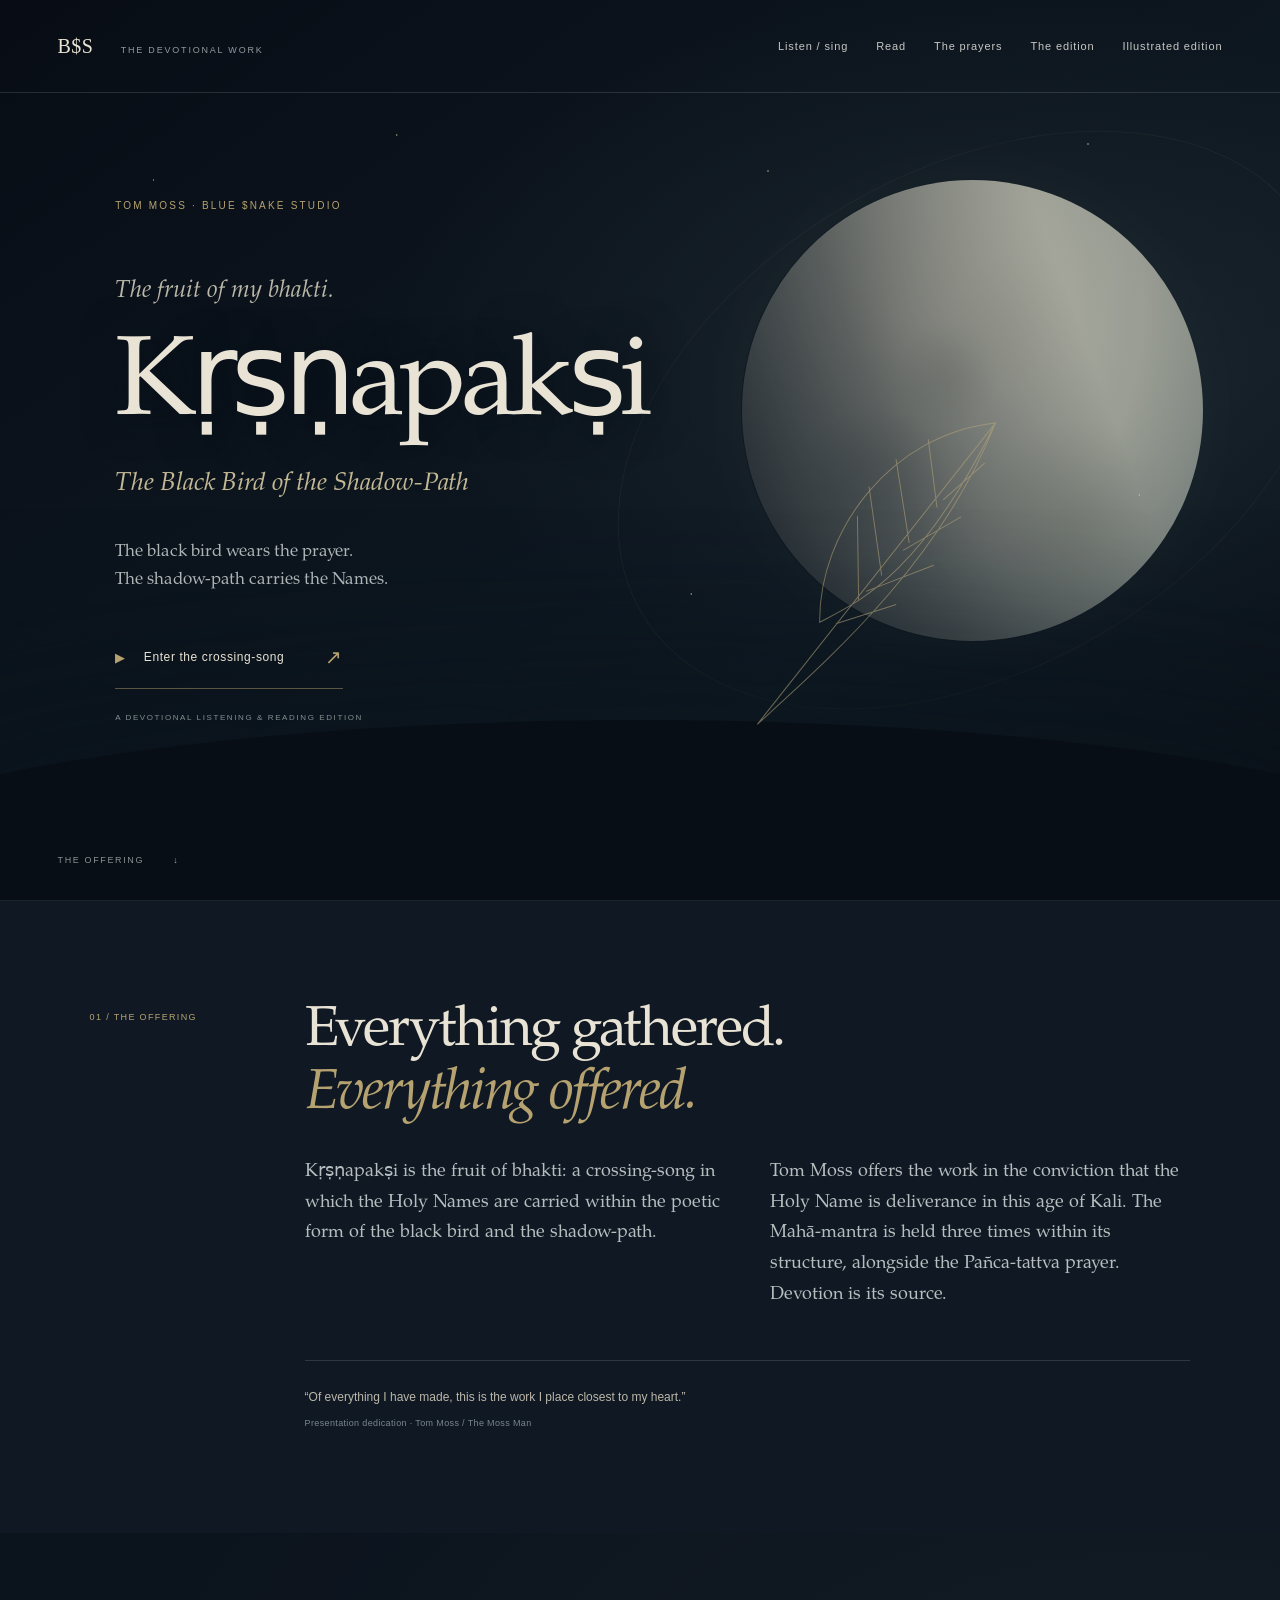
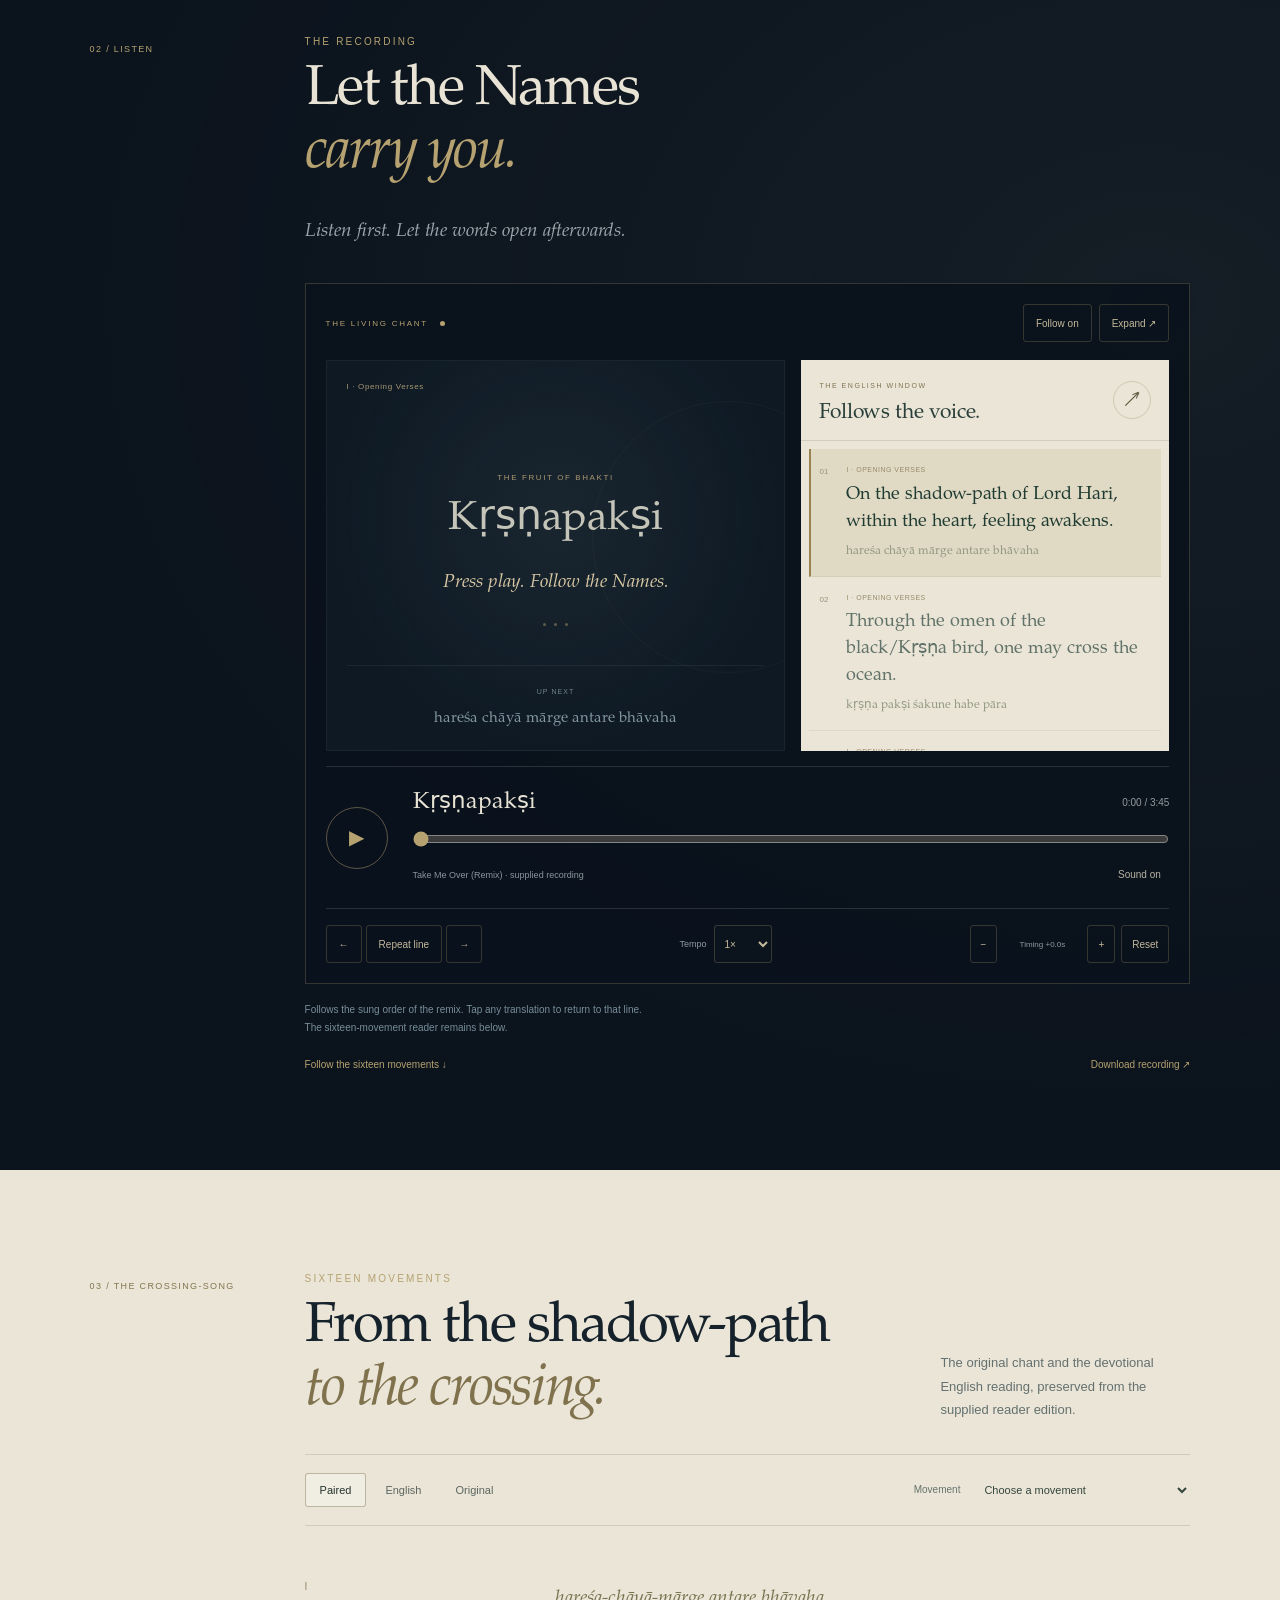
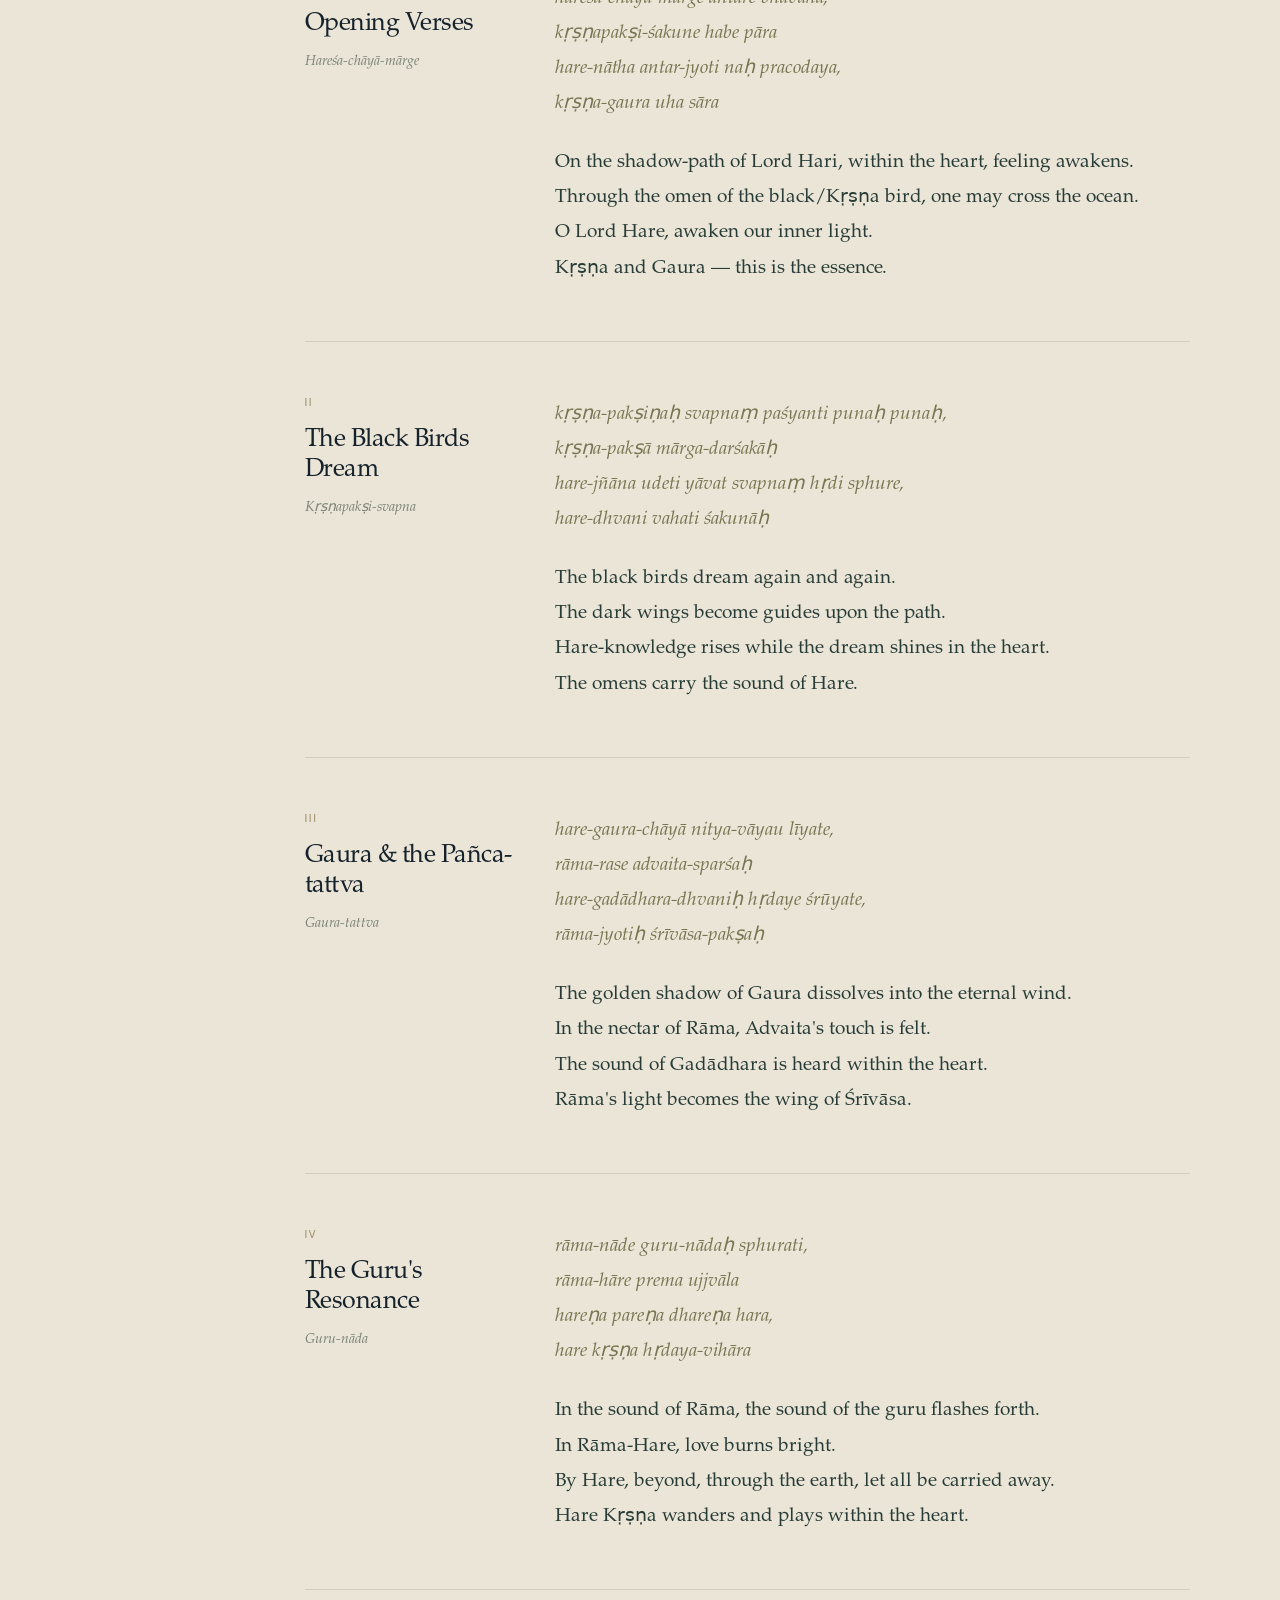
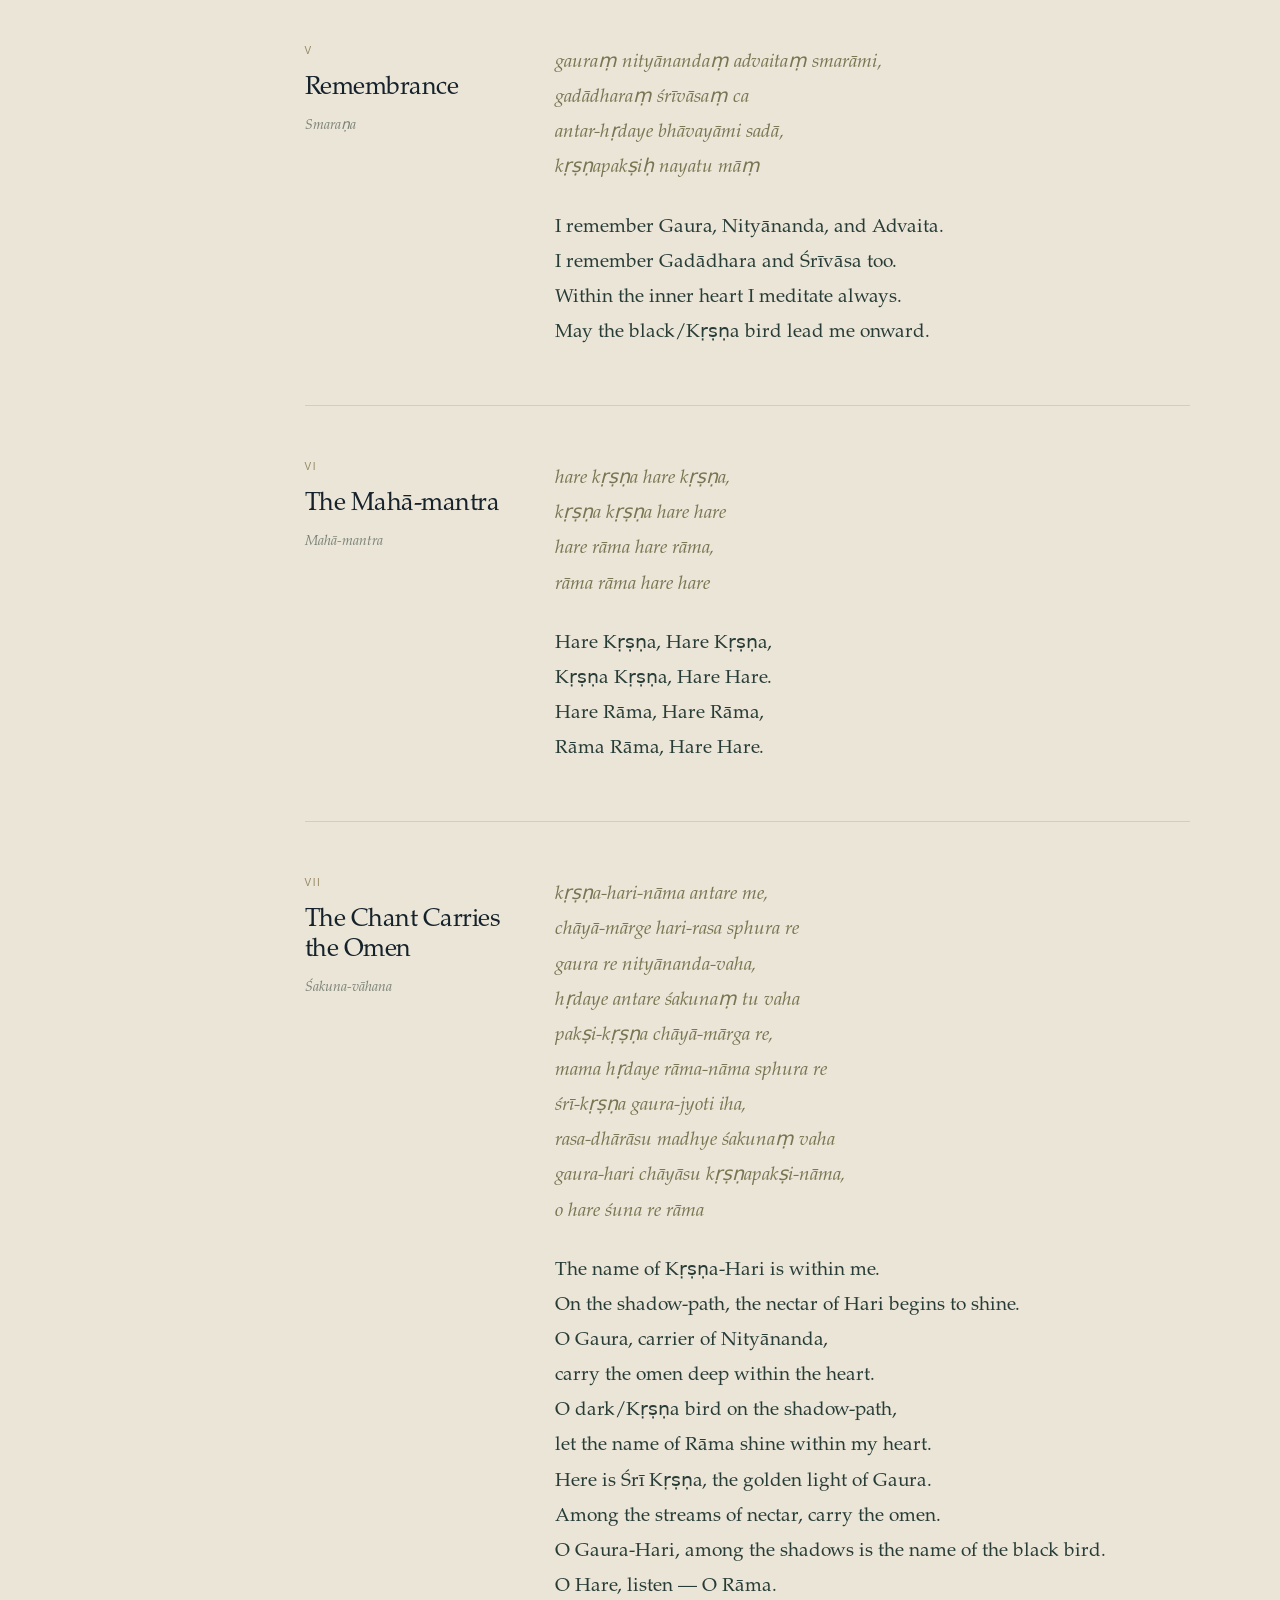
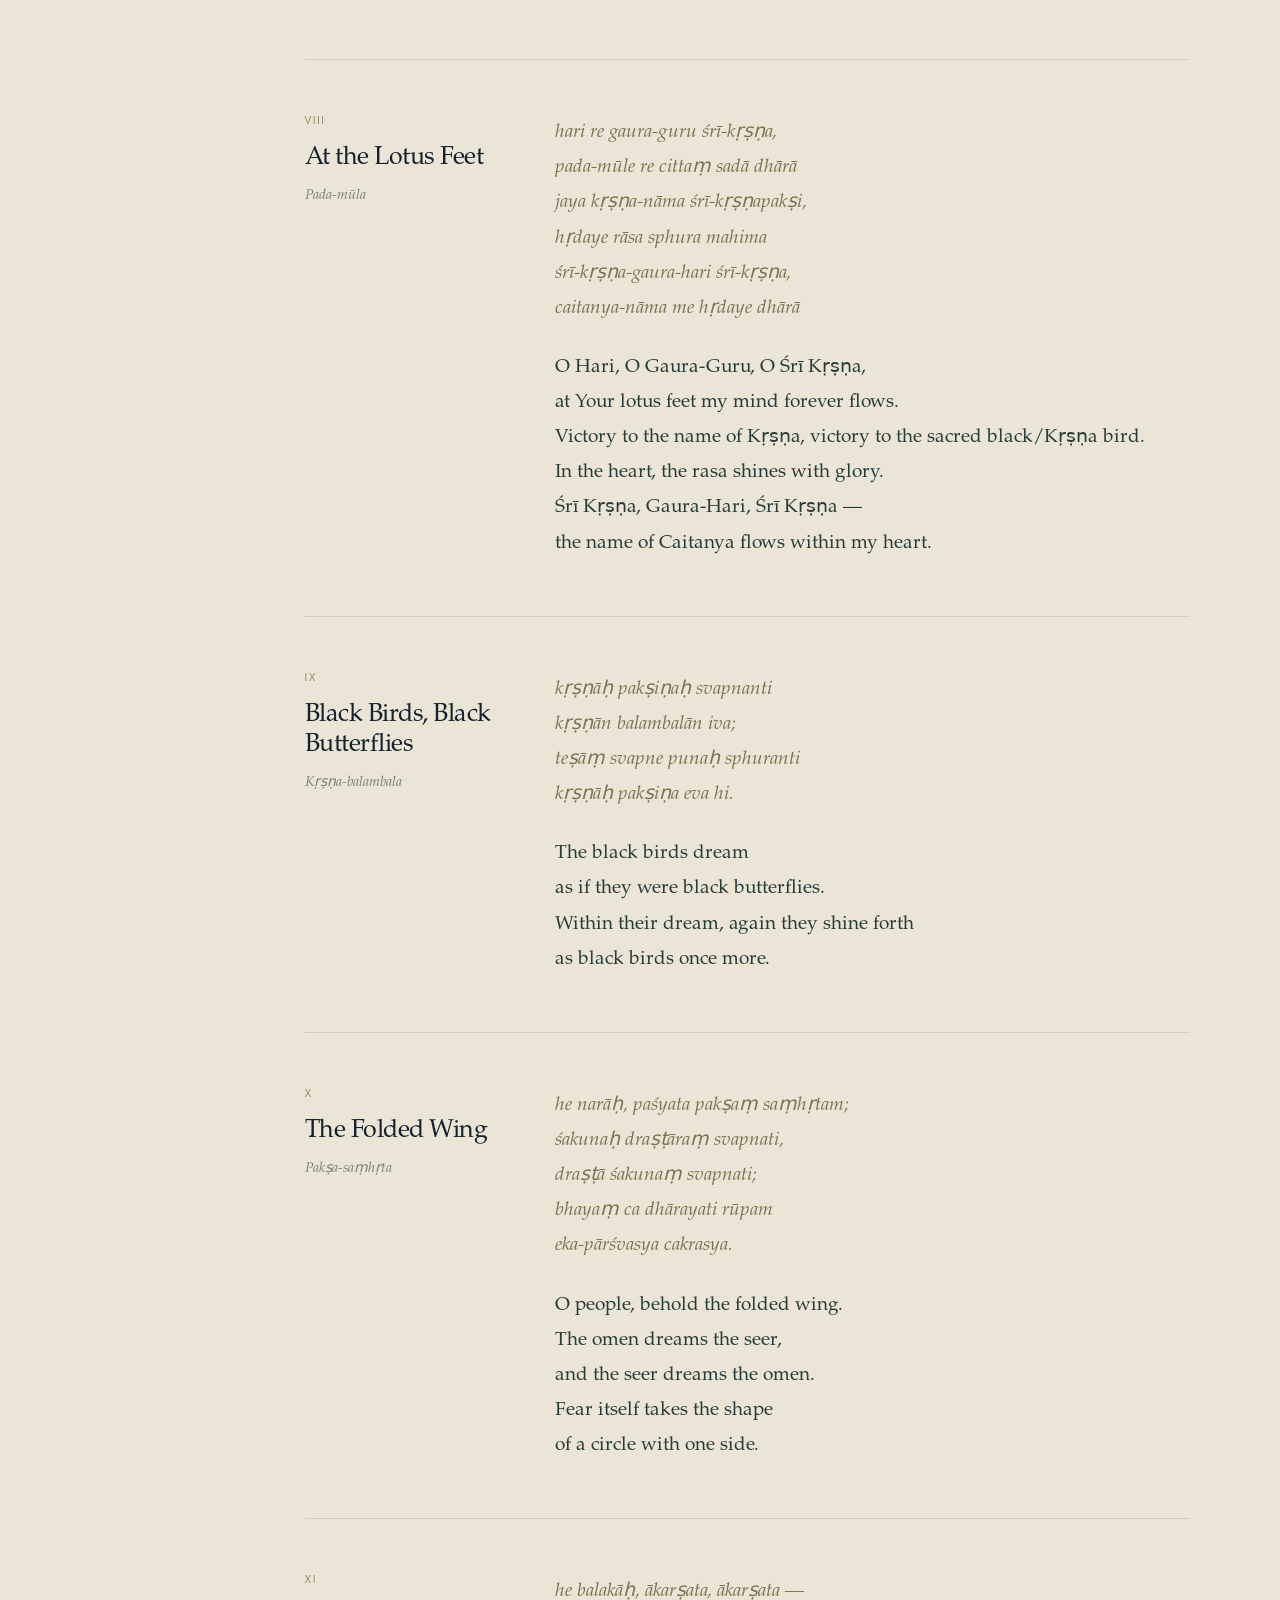
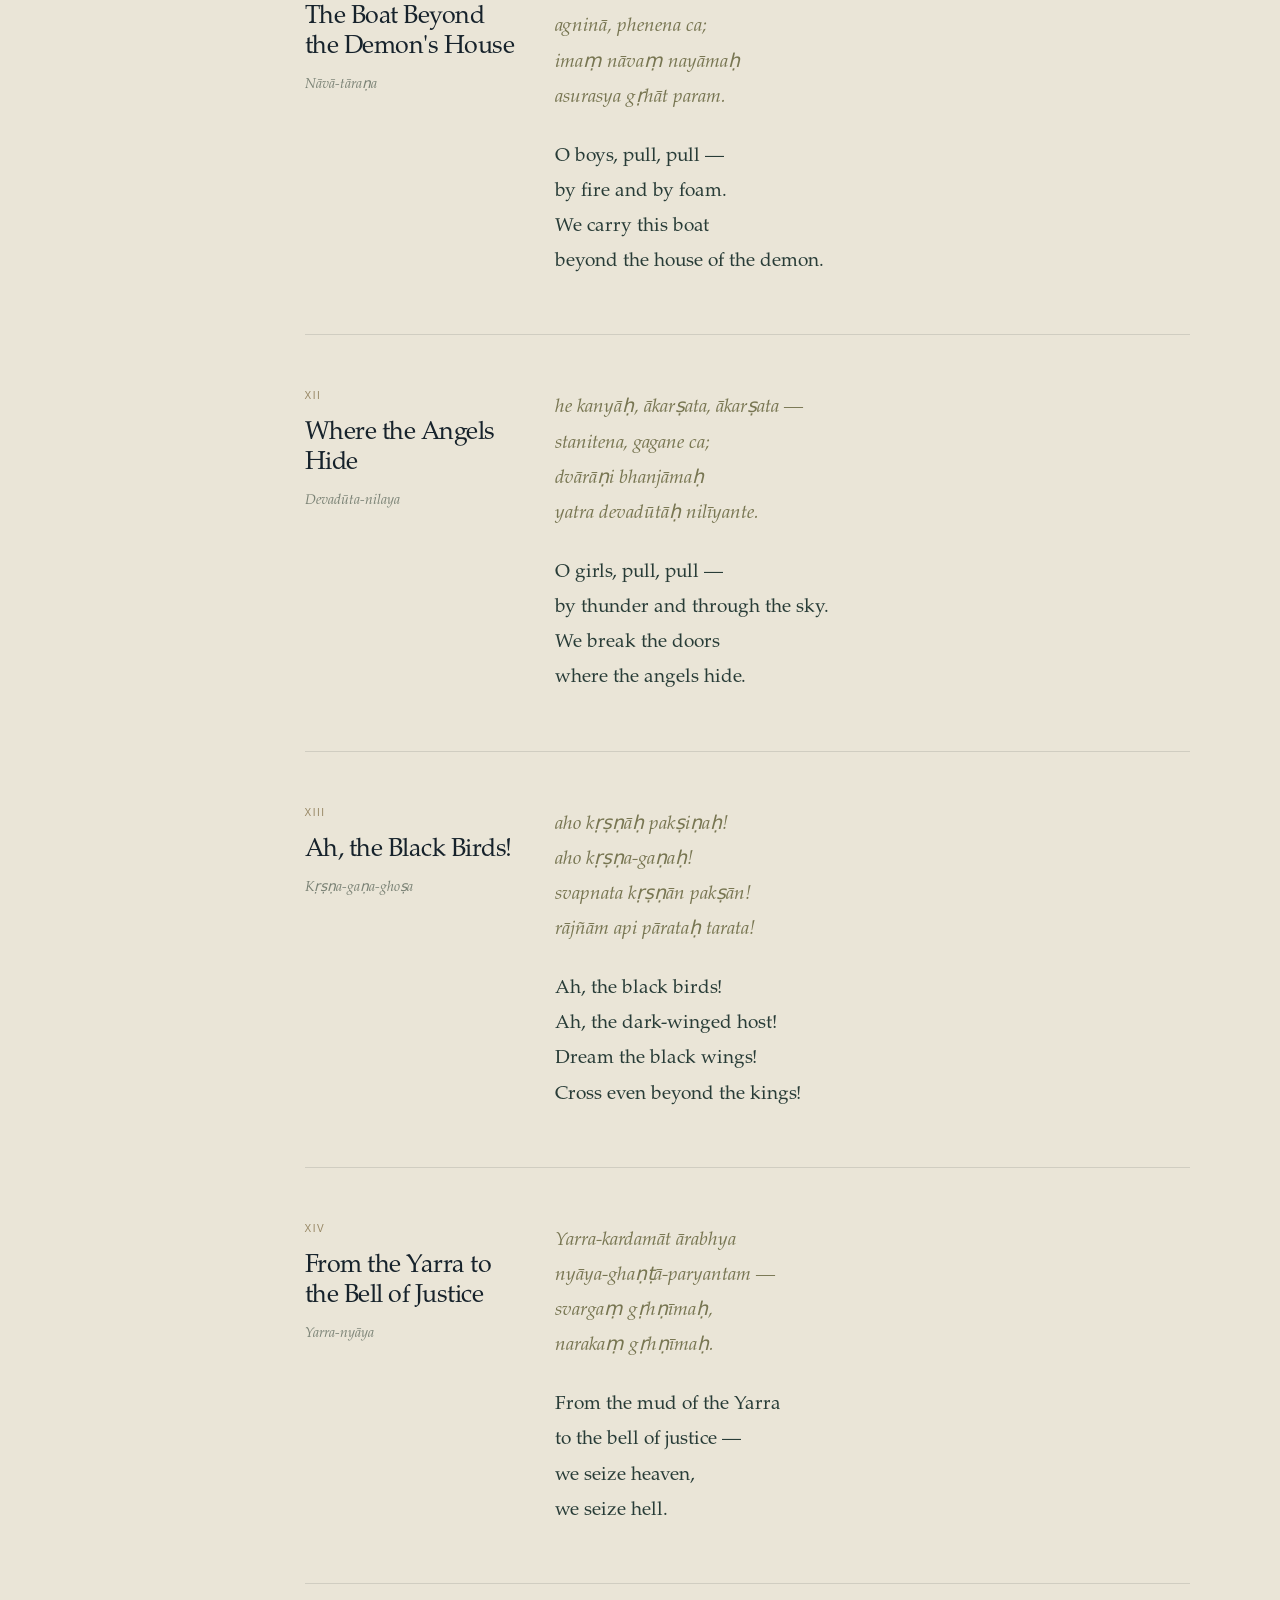
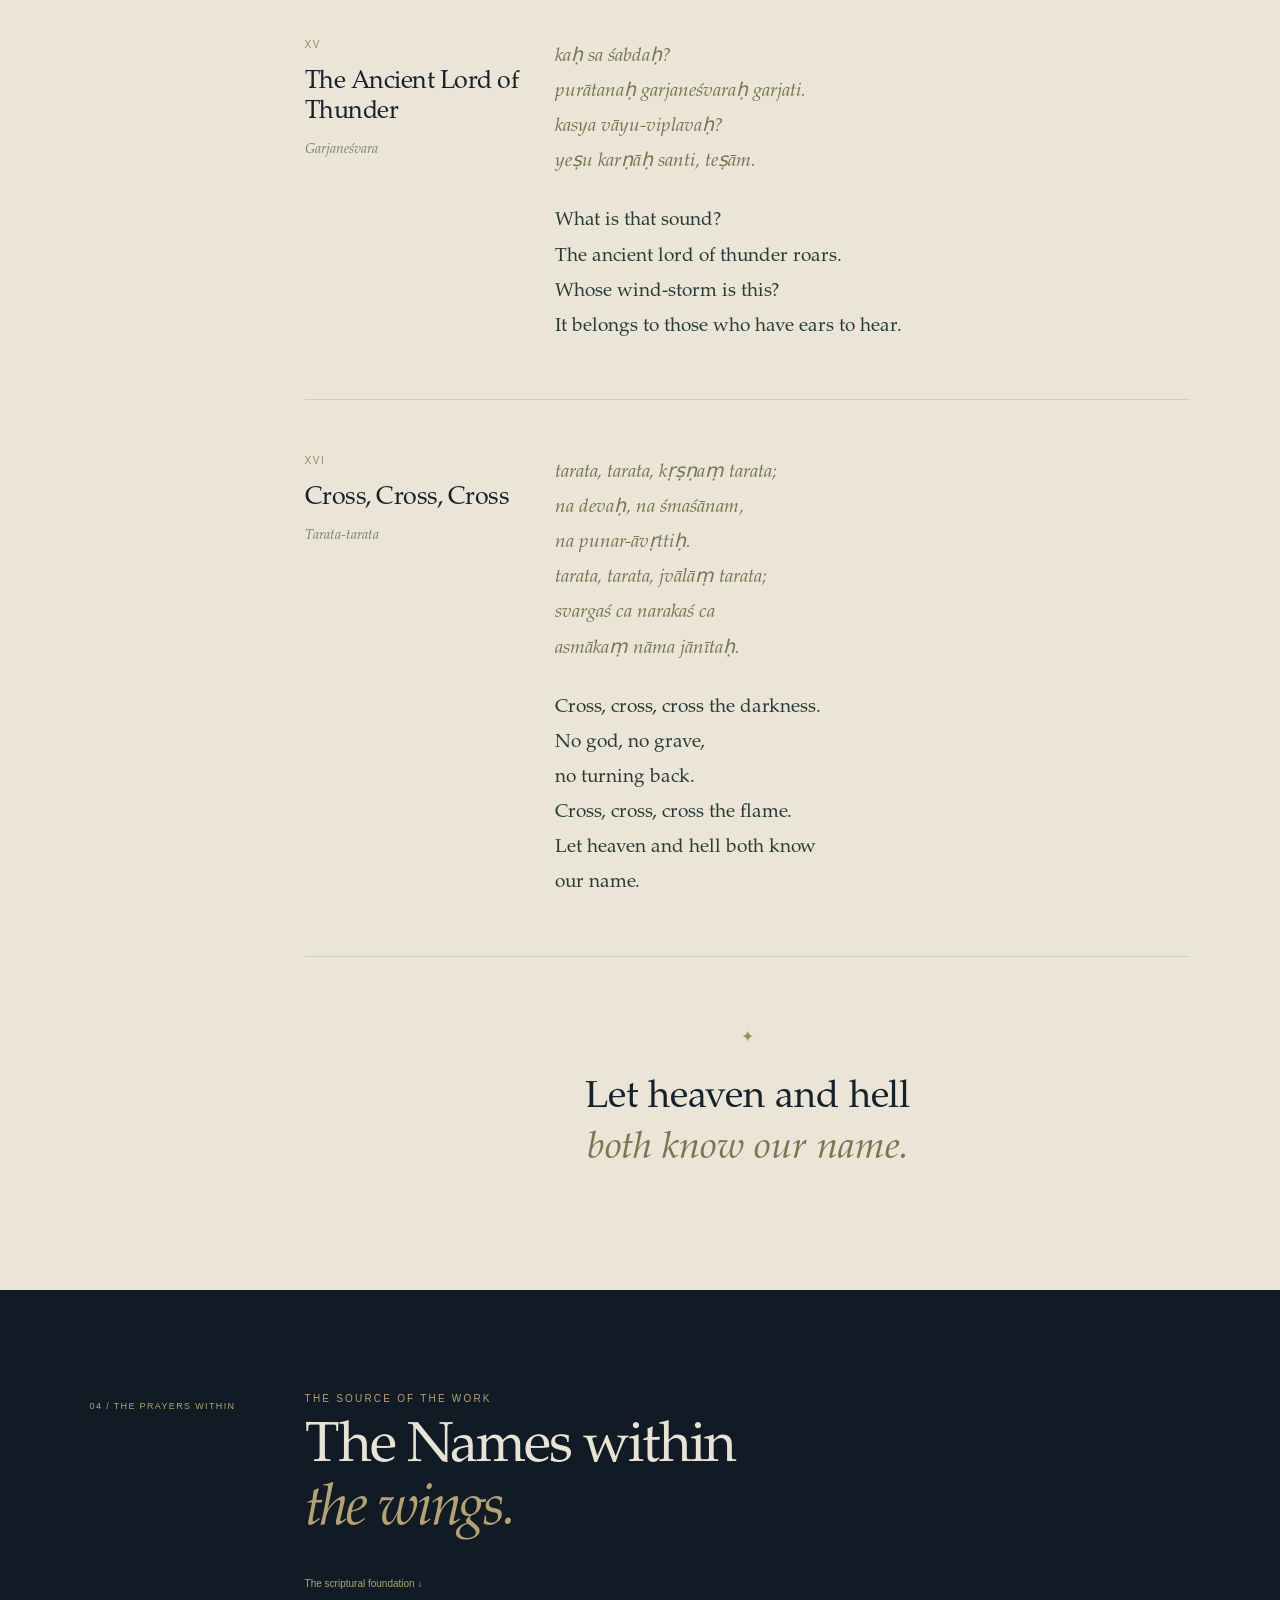
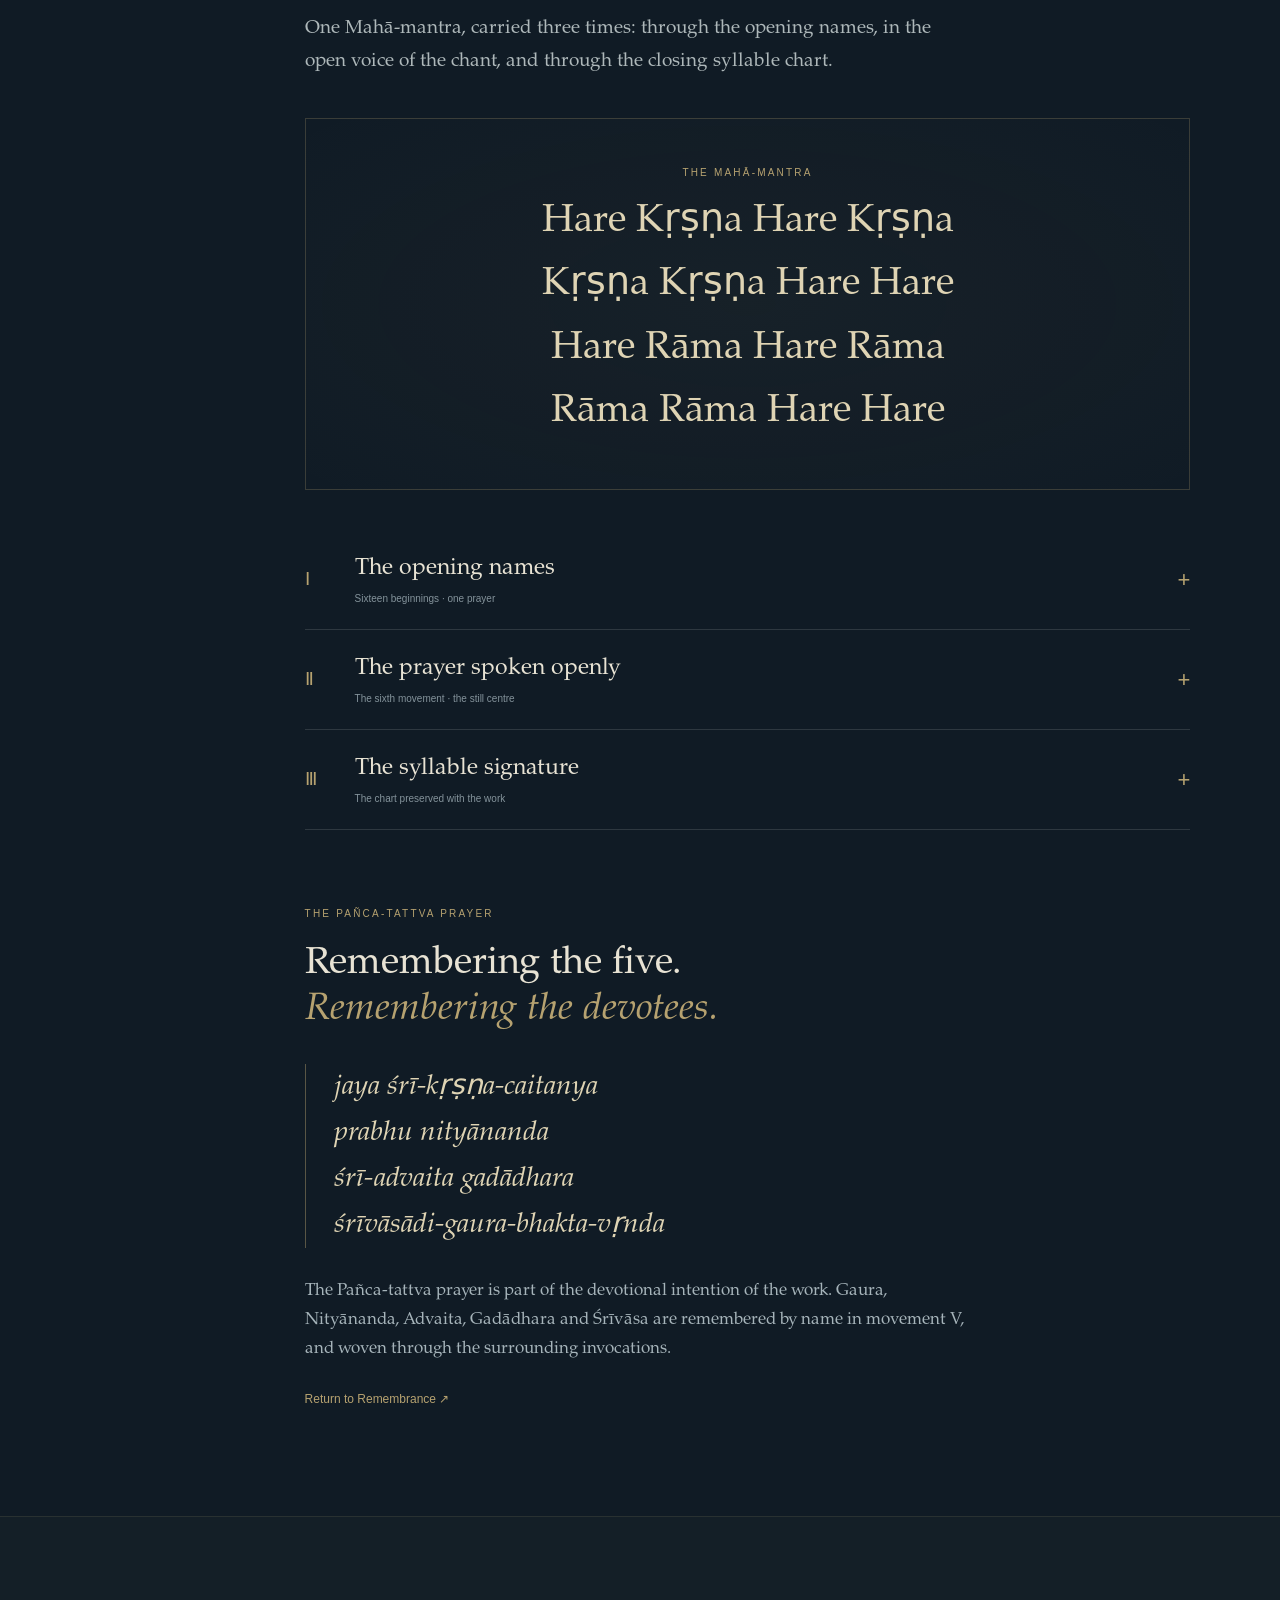
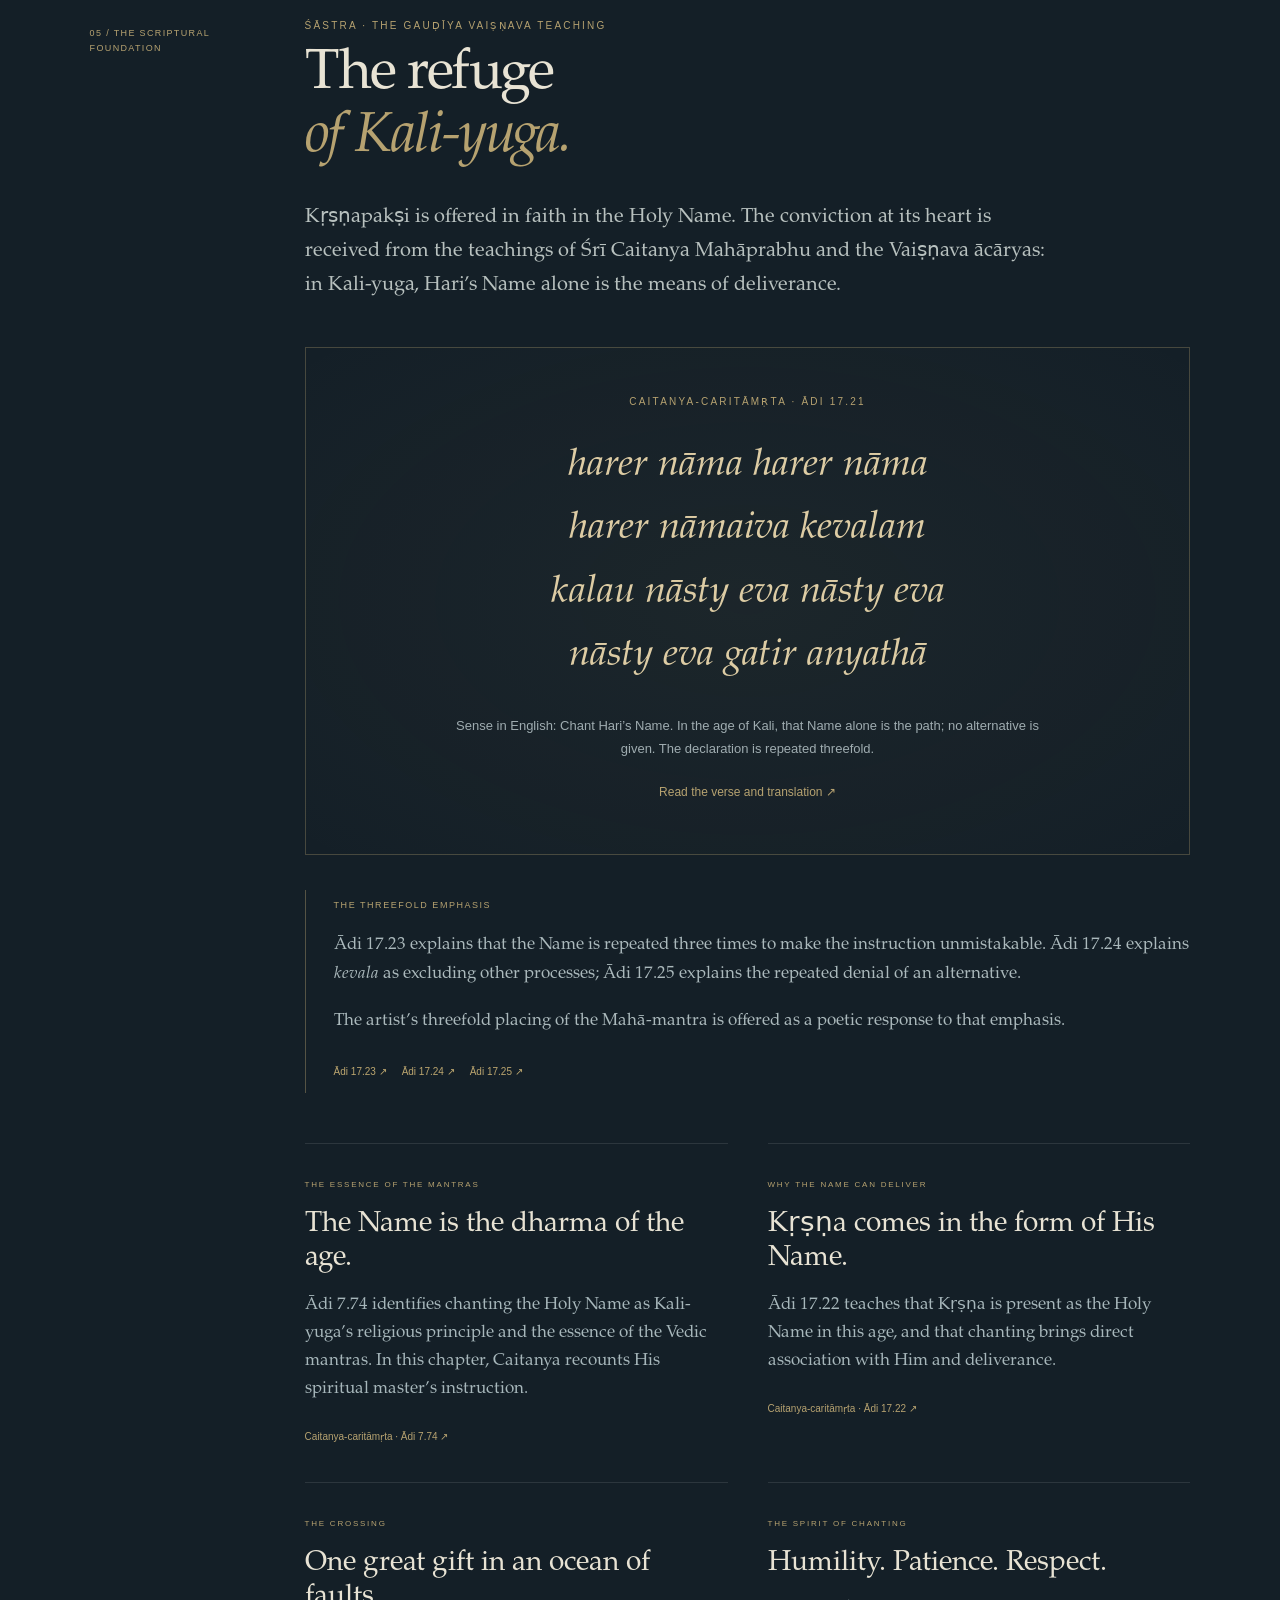
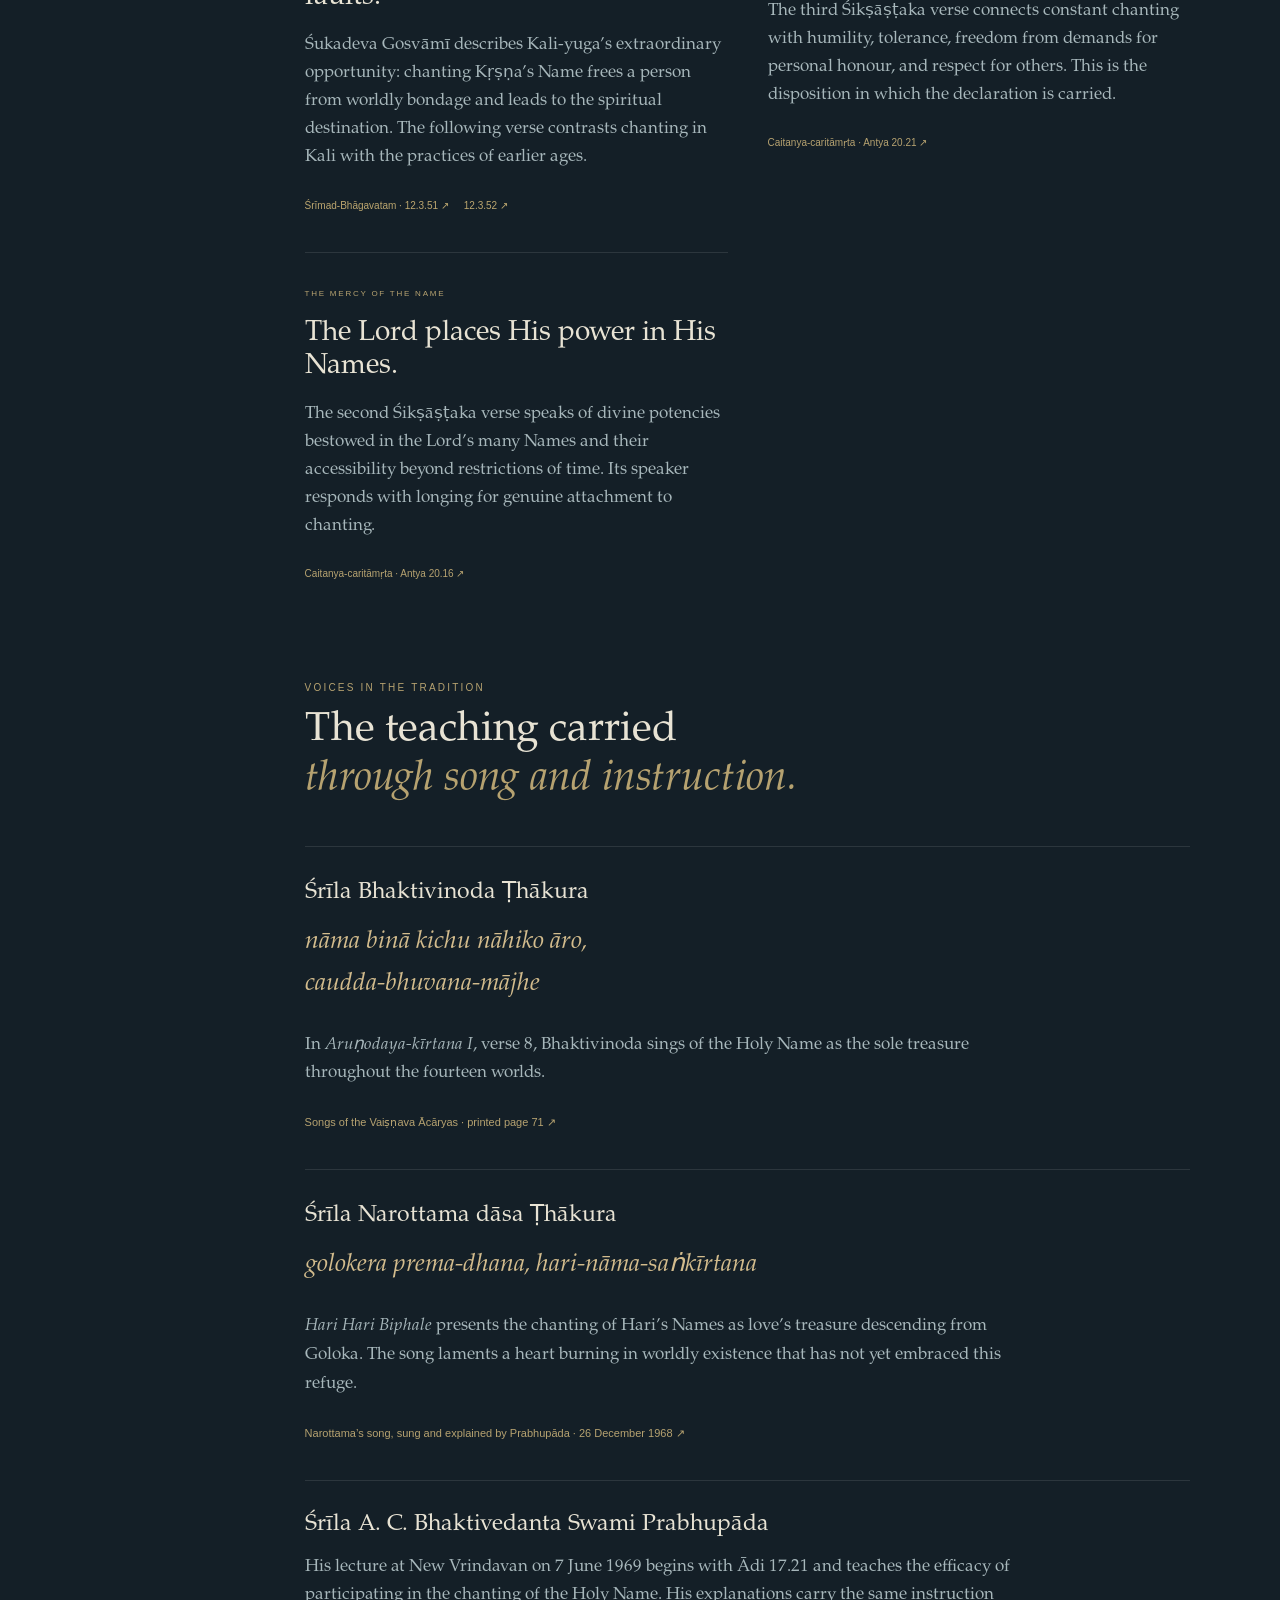
==== commit 0876483f: "Import GPT Sites listening and karaoke experience; preserve illustrated edition" ====
--- a/index.html
+++ b/index.html
@@ -1,102 +1,22 @@
-<!doctype html><html lang="en"><head><meta charset="utf-8"><meta name="viewport" content="width=device-width,initial-scale=1"><meta name="theme-color" content="#080f1e"><title>Kṛṣṇapakṣi — The Fruit of Bhakti · B$S</title><meta name="description" content="A black wing. A hidden name. A song learning to love. The complete Kṛṣṇapakṣi literary and visual edition from Blue $nake Studio."><meta property="og:title" content="Kṛṣṇapakṣi — The Fruit of Bhakti"><meta property="og:description" content="Midnight blue. Weathered gold. A beautiful nightmare learning to sing."><link rel="icon" href="assets/favicon.svg" type="image/svg+xml"><link rel="stylesheet" href="assets/style.css"><script src="assets/app.js" defer></script></head><body><a class="skip" href="#reading">Skip to the complete work</a><header><a class="brand" href="#">B$S <span>BLUE $NAKE STUDIO</span></a><nav aria-label="Primary"><a href="#reading">Read</a><a href="#visions">Visions</a><a href="content/complete-edition.md" download>Keep the text ↗</a></nav></header><main><section class="hero"><div class="hero-copy"><p class="eyebrow">THE BLACK BIRD OF THE SHADOW-PATH</p><h1>Kṛṣṇa<span>pakṣi</span></h1><p class="subtitle">The Fruit of Bhakti</p><p class="hero-line">A black wing. A hidden name.<br>A song learning to love.</p><a class="gold-button" href="#reading">Enter the crossing <span>↓</span></a><p class="signature">THE MOSS MAN · FRANKSTON · 2026</p></div><div class="hero-art"><img src="assets/images/01_The_Flute_Calls.webp" alt="Blue Krishna plays a flute beside a black bird, surrounded by weathered gold" width="614" height="884" fetchpriority="high"><span>01 / THE FLUTE CALLS</span></div></section><div class="threshold-quote"><p>“I came to take the fruit away.<br><em>I stayed to tend the tree today.</em>”</p><span>FROM DISCOVERY TO DEVOTION</span></div><div id="reading" class="reading-layout"><aside><details open><summary>Within the work <span>＋</span></summary><nav aria-label="Chapters"><a href="#chapter-0">The Fruit of Bhakti · The Black Bird of the Shadow-Path</a><a href="#chapter-1">The threshold</a><a href="#chapter-2">I · The recovered opening song</a><a href="#chapter-3">II · The name made audible</a><a href="#chapter-4">III · The Pañca-tattva bridge</a><a href="#chapter-5">IV · The eightfold chant</a><a href="#chapter-6">V · The crossing: recovered closing verses</a><a href="#chapter-7">VI · The fruit: an original English companion in sixteen movements</a><a href="#chapter-8">VII · How the work opens</a><a href="#chapter-9">VIII · The quiet claim</a><a href="#chapter-10">Editorial and source note</a></nav></details><a class="small-link" href="#visions">The ten visions ↓</a></aside><article><section id="chapter-0" class="chapter"><p class="eyebrow">THE FRUIT OF BHAKTI / 01</p><h2>The Fruit of Bhakti · The Black Bird of the Shadow-Path</h2><p>BLUE $NAKE STUDIO · B$S · THE MOSS MAN</p>
-<p>Complete literary companion edition · 3 November 2026</p>
-<p><em>Midnight blue. Weathered gold. A beautiful nightmare learning to sing.</em></p>
-<p>This edition preserves the recovered chant and develops a new English companion poem and interpretive breakdown. The English companion is an original expansion, not a literal Sanskrit translation. The devotional reading speaks from within the Gauḍīya Vaiṣṇava understanding of Kṛṣṇa-prema: love for Kṛṣṇa as the fulfilment of devotion.</p></section><section id="chapter-1" class="chapter"><p class="eyebrow">THE FRUIT OF BHAKTI / 02</p><h2>The threshold</h2><p>Before the bird becomes an omen, it is a bird.</p>
-<p>Before the name becomes a cipher, it is a call.</p>
-<p>And before the singer knows what he has hidden in the song, his breath has already carried it across.</p>
-<p>Kṛṣṇapakṣi begins in the dark because longing often does. A black wing crosses the half-lit road. Somewhere within it, gold. Somewhere beneath the gold, a name. The listener follows the bird, discovers the pattern, enters the chant—and gradually encounters a question more difficult than any code:</p>
-<p><strong>What remains of devotion when there is nothing left to win?</strong></p>
-<p>The work ripens around that question. Its fruit is the wish to love and serve the Beloved, even after reward has lost its power to persuade.</p></section><section id="chapter-2" class="chapter"><p class="eyebrow">THE FRUIT OF BHAKTI / 03</p><h2>I · The recovered opening song</h2><p><em>Original wording preserved, including its hybrid devotional chant forms.</em></p>
-<p>Hareṣa-chāyā-mārge antare bhāvaha,<br>Kṛṣṇapakṣi-śakune habe pāra —<br>Hare-nātha antar-jyoti naḥ pracodaya,<br>Kṛṣṇa-gaura uha sāra.</p>
-<p>Kṛṣṇa-pakṣiṇaḥ svapnaṃ paśyanti punaḥ punaḥ,<br>Kṛṣṇa-pakṣā mārga-darśakāḥ —<br>Hare-jñāna udeti yāvat svapnaṃ hṛdi sphure,<br>Hare-dhvani vahati śakunaḥ.</p>
-<p>Hare-gaura-chāyā nitya-vāyau liyate,<br>Rāma-rase advaita-sparśaḥ —<br>Hare-gadādhara-dhvaniḥ hṛdaye śrūyate,<br>Rāma-jyotiḥ śrīvāsa-pakṣaḥ.</p>
-<p>Rāma-nāde guru-nādaḥ sphurati,<br>Rāma-hāre prema ujjvāla —<br>Hareṇa pareṇa dhareṇa hara,<br>Hare kṛṣṇa hṛdaya-vihāra.</p></section><section id="chapter-3" class="chapter"><p class="eyebrow">THE FRUIT OF BHAKTI / 04</p><h2>II · The name made audible</h2><p>Hare Kṛṣṇa Hare Kṛṣṇa,<br>Kṛṣṇa Kṛṣṇa Hare Hare.<br>Hare Rāma Hare Rāma,<br>Rāma Rāma Hare Hare.</p></section><section id="chapter-4" class="chapter"><p class="eyebrow">THE FRUIT OF BHAKTI / 05</p><h2>III · The Pañca-tattva bridge</h2><p>Gauraṃ nityānandaṃ advaitaṃ smarāmi,<br>Gadādharaṃ śrīvāsaṃ ca —<br>Antar-hṛdaye bhāvayāmi sadā,<br>Kṛṣṇapakṣiḥ nayatu mām.</p>
-<p><em>Devotional sense: I remember Gaura, Nityānanda, Advaita, Gadādhara and Śrīvāsa; I hold them within the heart. May Kṛṣṇapakṣi lead me.</em></p>
-<p>This is the work’s own invocation of the Pañca-tattva, rather than a reproduction of the standard Pañca-tattva mantra.</p></section><section id="chapter-5" class="chapter"><p class="eyebrow">THE FRUIT OF BHAKTI / 06</p><h2>IV · The eightfold chant</h2><p>1. Kṛṣṇa-hari-nāma antare me, chāyā-mārge hari-rasa sphura re —</p>
-<p>2. Gaura re nityānanda-vaha, hṛdaye antare śakunaṃ tu vaha.</p>
-<p>3. Pakṣi-kṛṣṇa chāyā-mārga re, mama hṛdaye rāma-nāma sphura re —</p>
-<p>4. Śrī-kṛṣṇa gaura-jyoti iha, rasa-dhārāsu madhye śakunaṃ vaha.</p>
-<p>5. Gaura-hari chāyāsu kṛṣṇapakṣi-nāma, o hare śuna re rāma kṛṣṇapakṣi —</p>
-<p>6. Hari re gaura-guru śrī-kṛṣṇa, pada-mūle re cittaṃ sadā dhārā.</p>
-<p>7. Jaya kṛṣṇa-nāma śrī-kṛṣṇapakṣi, hṛdaye rāsa sphura mahima —</p>
-<p>8. Śrī-kṛṣṇa-gaura-hari śrī-kṛṣṇa, caitanya-nāma me hṛdaye dhārā.</p></section><section id="chapter-6" class="chapter"><p class="eyebrow">THE FRUIT OF BHAKTI / 07</p><h2>V · The crossing: recovered closing verses</h2><p>Kṛṣṇāḥ pakṣiṇaḥ svapnanti, kṛṣṇān balambalān iva;<br>Teṣāṃ svapne punaḥ sphuranti, kṛṣṇāḥ pakṣiṇa eva hi.</p>
-<p>He narāḥ, paśyata pakṣaṃ saṃhṛtam;<br>Śakunaḥ draṣṭāraṃ svapnati, draṣṭā śakunaṃ svapnati;<br>Bhayaṃ ca dhārayati rūpam eka-pārśvasya cakrasya.</p>
-<p>He bālakāḥ, ākarṣata, ākarṣata — agninā, phenena ca;<br>Imaṃ nāvaṃ nayāmaḥ asurasya gṛhāt param.</p>
-<p>He kanyāḥ, ākarṣata, ākarṣata — stanitena, gagane ca;<br>Dvārāṇi bhañjāmaḥ yatra devadūtāḥ nīlyante.</p>
-<p>Aho kṛṣṇāḥ pakṣiṇaḥ! Aho kṛṣṇa-gaṇaḥ!<br>Svapnata kṛṣṇān pakṣān! Rājñām api pārataḥ tarata!</p>
-<p>Yarra-kardamāt ārabhya — nyāya-ghaṇṭā-paryantam —<br>Svargaṃ gṛhṇīmaḥ, narakaṃ gṛhṇīmaḥ.</p>
-<p>Kaḥ sa śabdaḥ? Purātanaḥ garjaneśvaraḥ garjati!<br>Kasya vāyu-viplavaḥ? Airitrāṇi yeṣāṃ santi, teṣām.</p>
-<p>Tarata, tarata, kṛṣṇaṃ tarata!<br>Na devaḥ, na śmaśānam, na punar-āvṛttiḥ.</p>
-<p>Kṛṣṇapakṣi — tarata, tarata, jvālāṃ tarata!<br>Svargaś ca narakaś ca — asmākaṃ nāma jānītaḥ.</p></section><section id="chapter-7" class="chapter"><p class="eyebrow">THE FRUIT OF BHAKTI / 08</p><h2>VI · The fruit: an original English companion in sixteen movements</h2><p></p><div class="movements"><div class="movement"><h3>1 · The flute calls</h3>
-<p>A note came walking through the dark.<br>It had no shoes. It left no mark.<br>The night leaned close to hear it pass.<br>The stars lay trembling in the grass.</p>
-<p>I asked the sound what it would bring.<br>It took my question. Let me sing.</p></div><div class="movement"><h3>2 · The listener</h3>
-<p>I knew the roads that led to gain.<br>I knew the prayers that bargained pain.<br>But this small music asked of me<br>a heart with room for someone free.</p>
-<p>Someone no wish could make my own.<br>Someone whose name made less alone.</p></div><div class="movement"><h3>3 · The black wing</h3>
-<p>Black bird, black bird, cross the blue;<br>carry what I cannot prove.<br>Gold beneath your weathered wing,<br>teach my frightened mouth to sing.</p></div><div class="movement"><h3>4 · The first concealment</h3>
-<p>At every doorway stood a name.<br>I walked inside. I missed the same<br>soft calling at the opening breath—<br>a little life beneath the text.</p>
-<p>I read for what the song could give.<br>The song was teaching me to live.</p></div><div class="movement"><h3>5 · The golden current</h3>
-<p>Then gold came running down the rain,<br>through all the places I called stain.<br>It found no throne beneath my ribs.<br>It made a room of what there is.</p>
-<p>No flawless vessel. Just this clay.<br>The guest came in and chose to stay.</p></div><div class="movement"><h3>6 · The bridge</h3>
-<p>Five names beside the river stood;<br>the water gathered where it could.<br>They placed a song upon the tide.<br>I heard another voice beside</p>
-<p>my solitary, weathered cry.<br>The crossing grew a we and I.</p></div><div class="movement"><h3>7 · The open name</h3>
-<p>Hare Kṛṣṇa—breath and bone.<br>Hare Kṛṣṇa—less alone.<br>Kṛṣṇa Kṛṣṇa—let it be.<br>Hare Hare—carry me.</p>
-<p>Hare Rāma—river wide.<br>Hare Rāma—turn the tide.<br>Rāma Rāma—through the night.<br>Hare Hare—keep the light.</p></div><div class="movement"><h3>8 · The hidden field</h3>
-<p>Down through the furrow. Up through the grain.<br>Down through the syllables. Up through the rain.<br>Under the sentence, patiently sown,<br>the name kept growing its way to my own.</p>
-<p>I thought I had found what the maker concealed.<br>Then heard what was calling through all of the field.</p></div><div class="movement"><h3>9 · The cowherd</h3>
-<p>The hand that held my sky in place<br>was resting on a small calf’s face.<br>The greatness I had dressed in gold<br>had found a trembling thing to hold.</p>
-<p>I stood there with my grand request.<br>A breathing creature leaned and rested.</p></div><div class="movement"><h3>10 · The unbinding</h3>
-<p>I brought a rope to measure You.<br>The morning widened. So did blue.<br>Then love, with flour upon its hands,<br>did what no measuring understands.</p>
-<p>You stayed. The knot was gently tied.<br>The sky stood laughing at Your side.</p></div><div class="movement"><h3>11 · The serpent</h3>
-<p>Time raised its many-headed hood.<br>I counted all the years I could.<br>The song passed softly through its teeth.<br>I felt the earth move underneath.</p>
-<p>Let every borrowed kingdom fall.<br>Keep me attentive to Your call.</p></div><div class="movement"><h3>12 · The distance</h3>
-<p>Tonight the bank is bare of feet.<br>The flute is quiet. The dark is deep.<br>I set no trap of prayer for You.<br>I leave the little lamp in view.</p>
-<p>Let love grow honest in this room.<br>Let care keep working through the gloom.</p></div><div class="movement"><h3>13 · The offering</h3>
-<p>Take all the crowns I meant to earn.<br>Leave me a little work to learn.<br>A cup to wash. A life to feed.<br>A chance to notice someone’s need.</p>
-<p>And in the quiet after praise,<br>let me be useful all my days.</p></div><div class="movement"><h3>14 · The crossing</h3>
-<p>From Yarra mud to weathered pier,<br>we take the oars. We carry fear.<br>Through fire and foam, through thunder’s seam,<br>we row the people from the dream.</p>
-<p>The black bird turns above the spray.<br>We make each other room to stay.</p></div><div class="movement"><h3>15 · The fruit</h3>
-<p>I came to take the fruit away.<br>I stayed to tend the tree today.<br>Its sweetness moved from hand to hand.<br>I tasted what I could not command.</p>
-<p>Beloved, let Your gladness be<br>a growing, living wish in me.</p></div><div class="movement"><h3>16 · The song remains</h3>
-<p>Black bird, black bird, fold your wing.<br>Leave me with the name you sing.<br>Gold beneath the midnight blue,<br>let my hands remember You.</p>
-<p>The river carries out the flame.<br>The morning opens with Your name.</p></div></div></section><section id="chapter-8" class="chapter"><p class="eyebrow">THE FRUIT OF BHAKTI / 09</p><h2>VII · How the work opens</h2><h3>The title carries the crossing</h3>
-<p>In this artwork, Kṛṣṇapakṣi holds together the dark bird and the bird of Kṛṣṇa. That is its artistic double reading. A black cockatoo can remain recognisably a bird of the local coast while also carrying the devotional name through the song. The connection is poetic; it does not claim an inherited local sacred identity for the character.</p>
-<p>The shadow-path gives the bird somewhere meaningful to fly. Devotion enters an unfinished life, a place with grief, dirt, weather, contradiction. The name is carried through that life. In the companion poem, the gold lives underneath the wing: discovered through movement, glimpsed rather than displayed.</p>
-<h3>Three encounters with one mantra</h3>
-<p>There are three presentations of the Mahā-mantra: a pattern of opening name-elements, the explicit chant, and a second concealment inside the syllable table. There are two cipher devices, not three separate ciphers.</p>
-<div class="table-wrap"><table><thead><tr><th>Encounter</th><th>Mechanism</th><th>Experience</th></tr></thead><tbody><tr><td>Opening song</td><td>Sixteen initial name-elements follow the sixteen-word Mahā-mantra sequence</td><td>The name stands at each threshold</td></tr><tr><td>Visible Mahā-mantra</td><td>The complete mantra is sung directly</td><td>Discovery becomes participation</td></tr><tr><td>Eightfold chant</td><td>Selected syllable columns assemble the mantra</td><td>The name is encountered within the structure</td></tr></tbody></table></div>
-<p>The opening pattern needs an exact description. Some lines begin with compounds or inflected forms, including Hareṣa and Hareṇa. Recovering Hare from those openings uses the intended name-element; it is not always a literal extraction of a complete standalone first word.</p>
-<p>That precision protects the interesting part: the same devotional address occurs at the beginning, on the surface, and inside the work. A listener can encounter it before knowing how to look.</p>
-<h3>The rectangle makes reading a movement</h3>
-<p>The recovered table has eight rows and twenty-five columns. Short rows are padded with empty cells. Its cells are the edition’s chosen chant units; the division is not a claim about rigorous classical Sanskrit syllabification.</p>
-<div class="table-wrap"><table><thead><tr><th>Column</th><th>Direction</th><th>Extracted units</th></tr></thead><tbody><tr><td>3</td><td>Down</td><td>ha · re · kṛ · ṣṇa · ha · re · kṛ · ṣṇa</td></tr><tr><td>9</td><td>Up</td><td>kṛ · ṣṇa · kṛ · ṣṇa · ha · re · ha · re</td></tr><tr><td>15</td><td>Down</td><td>ha · re · rā · ma · ha · re · rā · ma</td></tr><tr><td>21</td><td>Up</td><td>rā · ma · rā · ma · ha · re · ha · re</td></tr></tbody></table></div>
-<p>The reader follows a winding route across a field of sound. The direction changes, yet the devotional address survives. As interpretation, this gives the work a beautiful correspondence between form and subject: a life changes course while remembrance can continue through it.</p>
-<p>The cipher is a constructed feature of the poem. Its existence demonstrates craft; its spiritual meaning belongs to the devotional reading.</p>
-<h3>Gaura turns gold into generosity</h3>
-<p>Within the Gauḍīya tradition, Caitanya’s golden appearance is associated with the merciful gift of elevated devotional love. Caitanya-caritāmṛta Ādi 1.4 supplies the theological anchor for this reading.</p>
-<p>That makes gold much more useful than ornament. Here it can signify love becoming available, flowing toward the singer. The image becomes moving when the gift reaches the imperfect vessel: “It made a room of what there is.”</p>
-<p>The Pañca-tattva bridge also changes the social shape of the song. The solitary seeker remembers named persons and enters a tradition of relationship. The boat acquires company.</p>
-<h3>The cowherd makes infinity intimate</h3>
-<p>The calf is essential. It gives the vastness a living creature to care for. With it, the artwork can move from cosmic scale into the warmth of a hand, an animal’s breath, a shared stillness.</p>
-<p>The Yaśodā episode deepens that movement. In Bhāgavata 10.9.18, Kṛṣṇa sees His mother’s exhaustion and mercifully allows Himself to be bound. The poem draws on that episode to imagine an infinity that freely answers love.</p>
-<p>This is the most effective place to suggest prema’s greatness. A spectacle of domination would leave the viewer impressed by power. This small domestic scene gives the viewer an encounter with tenderness capable of moving the powerful.</p>
-<h3>Separation changes the question</h3>
-<p>The quiet flute creates space for devotion to disclose its motive. The singer once wanted a result; now the singer must decide what care looks like without immediate consolation.</p>
-<p>In the companion poem, the answer is a lamp and useful hands. Longing takes a practical form. This is an artistic treatment of devotional separation, not a suggestion that human mistreatment should be accepted as sacred.</p>
-<p>The person continues to live, care, and act. The song’s maturity appears in those ordinary verbs.</p>
-<h3>The fruit is a change in desire</h3>
-<p>The central theological distinction comes from Caitanya-caritāmṛta Ādi 4.165–166: kāma directs desire toward one’s own enjoyment; prema directs it toward Kṛṣṇa’s happiness. The companion translates that distinction into the movement from taking fruit to tending a tree.</p>
-<p>“Beloved, let Your gladness be / a growing, living wish in me.”</p>
-<p>That is where the work hints most clearly at the supremacy of Kṛṣṇa-prema bhakti within its own devotional horizon. The seeker’s finest attainment becomes the capacity to love. Even spiritual achievement ceases to be a possession held up for admiration.</p>
-<p>Bhāgavata 1.2.6 describes the fulfilling character of devotion through freedom from ulterior motive and continuity. The poem makes those qualities felt through the name persisting across its changing forms, and through service continuing after applause has ended.</p>
-<h3>The final crossing returns love to the world</h3>
-<p>The recovered closing current is fierce: demons, gates, heaven, hell, kings, oars, fire. Its refusal gives the work a strong B$S voice. It also creates a real tension with devotional surrender, especially in the line rendered in the earlier edition as “No god, no grave, no turning back.”</p>
-<p>The new companion keeps that original visible and gives the crossing a different culmination. The singer takes the oars to help others cross. Defiance has ripened into service. Courage becomes capable of tenderness.</p>
-<p>This brings the river back to Frankston and the Yarra without treating local place as decorative proof of spiritual authority. The local world is where the devotion has work to do.</p></section><section id="chapter-9" class="chapter"><p class="eyebrow">THE FRUIT OF BHAKTI / 10</p><h2>VIII · The quiet claim</h2><p>The bird can dazzle. The code can astonish. The imagery can open like a beautiful nightmare in midnight blue and weathered gold.</p>
-<p>But the work becomes more moving when its final achievement is small enough to hold: a lamp left burning, a cup washed, an animal sheltered, a boat steadied, a name remembered without an audience.</p>
-<p>Its devotion has travelled from fascination to relationship. Its language has travelled from concealment to song. Its courage has travelled from overthrowing a kingdom to caring for a life.</p>
-<p>That is the greatness the piece can quietly claim for prema: within its devotional vision, love reaches a fulfilment that acquisition cannot provide. It wishes for the happiness of the Beloved, and learns to make that wish active.</p>
-<p><strong>I came to take the fruit away.</strong><br><strong>I stayed to tend the tree today.</strong></p></section><section id="chapter-10" class="chapter"><p class="eyebrow">THE FRUIT OF BHAKTI / 11</p><h2>Editorial and source note</h2><p>Recovered source: <em>Krsnapaksi_Chant_Hidden_Mantra_BS_FIXED.pdf</em>, thirteen pages, saved 2 July 2026. The newer file titled <em>Kṛṣṇapakṣi — The Fruit of Bhakti.txt</em> could not be opened in this session; this edition does not claim to reproduce its unavailable text. It continues the recovered chant and the established fruit-of-bhakti direction with newly written English poetry and commentary.</p>
-<p>The source chant mixes Sanskrit vocabulary with vernacular and freely formed chant language. Its evocative English renderings should not be represented as audited, word-for-word classical Sanskrit translations. The title’s resonances and the black bird’s role are artistic interpretations. The Sanskrit alphabet-order pangram discussed in the previous conversation is a separate work; no formal equivalence with this chant is asserted here.</p>
-<p>The theological framing follows the Gauḍīya Vaiṣṇava tradition. References below distinguish that grounding from the new artwork’s metaphors and claims of artistic merit.</p>
-<ul><li><a href="https://vedabase.io/en/library/sb/1/2/6/" target="_blank" rel="noopener noreferrer">Śrīmad-Bhāgavatam 1.2.6 ↗</a>: devotion without ulterior motive or interruption.</li><li><a href="https://vedabase.io/en/library/sb/10/9/18/" target="_blank" rel="noopener noreferrer">Śrīmad-Bhāgavatam 10.9.18 ↗</a>: Kṛṣṇa mercifully agrees to be bound by Yaśodā.</li><li><a href="https://vedabase.io/en/library/cc/adi/1/4/" target="_blank" rel="noopener noreferrer">Śrī Caitanya-caritāmṛta Ādi 1.4 ↗</a>: Caitanya’s golden appearance and the gift of elevated devotional love.</li><li><a href="https://vedabase.io/en/library/cc/adi/4/165/" target="_blank" rel="noopener noreferrer">Śrī Caitanya-caritāmṛta Ādi 4.165 ↗</a> and <a href="https://vedabase.io/en/library/cc/adi/4/166/" target="_blank" rel="noopener noreferrer">4.166 ↗</a>: the distinction between self-directed desire and love directed toward Kṛṣṇa’s happiness.</li></ul>
-<p><em>Faster than lightning. Slower than moss.</em><br><em>B$S · Blue $nake Studio · Frankston</em></p></section></article></div><section id="visions" class="visions"><p class="eyebrow">MIDNIGHT BLUE / WEATHERED GOLD</p><h2>Ten visions.<br><em>One crossing.</em></h2><p class="gallery-intro">Follow the flute, the longing, the black wing. Open an image to linger.</p><div class="gallery"><figure><button class="art-open" data-src="assets/images/01_The_Flute_Calls.webp" data-title="The Flute Calls" aria-label="Enlarge The Flute Calls"><img src="assets/images/01_The_Flute_Calls.webp" alt="The Flute Calls — midnight-blue and weathered-gold devotional artwork" loading="lazy" width="307" height="442"></button><figcaption><span>01</span> The Flute Calls</figcaption></figure><figure><button class="art-open" data-src="assets/images/02_Radha_Hears.webp" data-title="Radha Hears" aria-label="Enlarge Radha Hears"><img src="assets/images/02_Radha_Hears.webp" alt="Radha Hears — midnight-blue and weathered-gold devotional artwork" loading="lazy" width="307" height="442"></button><figcaption><span>02</span> Radha Hears</figcaption></figure><figure><button class="art-open" data-src="assets/images/03_The_Rasa_Dance.webp" data-title="The Rasa Dance" aria-label="Enlarge The Rasa Dance"><img src="assets/images/03_The_Rasa_Dance.webp" alt="The Rasa Dance — midnight-blue and weathered-gold devotional artwork" loading="lazy" width="307" height="442"></button><figcaption><span>03</span> The Rasa Dance</figcaption></figure><figure><button class="art-open" data-src="assets/images/04_Times_Serpent.webp" data-title="Time’s Serpent" aria-label="Enlarge Time’s Serpent"><img src="assets/images/04_Times_Serpent.webp" alt="Time’s Serpent — midnight-blue and weathered-gold devotional artwork" loading="lazy" width="307" height="442"></button><figcaption><span>04</span> Time’s Serpent</figcaption></figure><figure><button class="art-open" data-src="assets/images/05_The_Cowherd.webp" data-title="The Cowherd" aria-label="Enlarge The Cowherd"><img src="assets/images/05_The_Cowherd.webp" alt="The Cowherd — midnight-blue and weathered-gold devotional artwork" loading="lazy" width="307" height="442"></button><figcaption><span>05</span> The Cowherd</figcaption></figure><figure><button class="art-open" data-src="assets/images/06_Separation.webp" data-title="Separation" aria-label="Enlarge Separation"><img src="assets/images/06_Separation.webp" alt="Separation — midnight-blue and weathered-gold devotional artwork" loading="lazy" width="307" height="442"></button><figcaption><span>06</span> Separation</figcaption></figure><figure><button class="art-open" data-src="assets/images/07_Krishnapakshi_The_Dark_Bird.webp" data-title="Krishnapakshi The Dark Bird" aria-label="Enlarge Krishnapakshi The Dark Bird"><img src="assets/images/07_Krishnapakshi_The_Dark_Bird.webp" alt="Krishnapakshi The Dark Bird — midnight-blue and weathered-gold devotional artwork" loading="lazy" width="307" height="442"></button><figcaption><span>07</span> Krishnapakshi The Dark Bird</figcaption></figure><figure><button class="art-open" data-src="assets/images/08_The_Return.webp" data-title="The Return" aria-label="Enlarge The Return"><img src="assets/images/08_The_Return.webp" alt="The Return — midnight-blue and weathered-gold devotional artwork" loading="lazy" width="307" height="442"></button><figcaption><span>08</span> The Return</figcaption></figure><figure><button class="art-open" data-src="assets/images/09_The_Union.webp" data-title="The Union" aria-label="Enlarge The Union"><img src="assets/images/09_The_Union.webp" alt="The Union — midnight-blue and weathered-gold devotional artwork" loading="lazy" width="307" height="442"></button><figcaption><span>09</span> The Union</figcaption></figure><figure><button class="art-open" data-src="assets/images/10_The_Song_Remains.webp" data-title="The Song Remains" aria-label="Enlarge The Song Remains"><img src="assets/images/10_The_Song_Remains.webp" alt="The Song Remains — midnight-blue and weathered-gold devotional artwork" loading="lazy" width="307" height="442"></button><figcaption><span>10</span> The Song Remains</figcaption></figure></div></section><section class="closing"><p class="eyebrow">THE QUIET CLAIM</p><p>Let my hands<br><em>remember You.</em></p><a href="#reading">Return to the name ↑</a></section></main><footer><a class="brand" href="#">B$S</a><p>Blue $nake Studio · The Moss Man · Frankston<br>Faster than lightning. Slower than moss.</p><a href="content/complete-edition.md" download>Complete text ↓</a></footer><dialog id="art-dialog" aria-label="Artwork viewer"><button class="close" autofocus aria-label="Close artwork">Close ×</button><img alt=""><p></p></dialog></body></html>+<!doctype html>
+<html lang="en"><head><meta charset="utf-8"><meta name="viewport" content="width=device-width,initial-scale=1"><meta name="theme-color" content="#090f19"><title>Kṛṣṇapakṣi · The Fruit of Bhakti · B$S</title><meta name="description" content="The fruit of bhakti. A devotional crossing-song by Tom Moss: the Mahā-mantra, the black bird and the shadow-path. Listen, read, and enter the prayers."><link rel="stylesheet" href="style.css"><link rel="icon" href="icon.svg" type="image/svg+xml"></head>
+<body><a class="skip" href="#listening">Skip to the recording</a>
+<header><a class="wordmark" href="#home" aria-label="Kṛṣṇapakṣi home">B$S <span>THE DEVOTIONAL WORK</span></a><nav aria-label="Main navigation"><a href="#listening">Listen / sing</a><a href="#song">Read</a><a href="#prayers">The prayers</a><a href="#edition">The edition</a><a href="complete-edition.html">Illustrated edition</a></nav></header>
+<main><section class="hero" id="home"><div class="night" aria-hidden="true"><div class="moon"></div><div class="orbit"></div><div class="horizon"></div><svg class="feather" viewBox="0 0 120 340" fill="none"><path d="M45 329C68 247 102 133 80 13C12 66 3 166 44 230C62 199 94 155 80 13M45 329L80 13M62 198L24 139M67 170L19 113M72 135L26 82M76 98L40 54M56 224L90 184M63 188L99 140M71 143L97 94M77 90L90 46" stroke="currentColor" stroke-width=".8"/></svg></div><div class="hero-content"><p class="eyebrow">TOM MOSS · BLUE $NAKE STUDIO</p><p class="devotional">The fruit of my bhakti.</p><h1>Kṛṣṇapakṣi</h1><p class="hero-subtitle">The Black Bird of the Shadow-Path</p><p class="hero-line">The black bird wears the prayer.<br>The shadow-path carries the Names.</p><a class="begin" href="#listening"><span class="play-icon">▶</span> Enter the crossing-song <span class="arrow">↗</span></a><p class="hero-foot">A DEVOTIONAL LISTENING & READING EDITION</p></div><a class="scroll" href="#offering">THE OFFERING <span>↓</span></a></section>
+<section class="offering section" id="offering"><div class="section-index">01 / THE OFFERING</div><div class="offering-body"><h2>Everything gathered.<br><em>Everything offered.</em></h2><div class="offering-columns"><p>Kṛṣṇapakṣi is the fruit of bhakti: a crossing-song in which the Holy Names are carried within the poetic form of the black bird and the shadow-path.</p><p>Tom Moss offers the work in the conviction that the Holy Name is deliverance in this age of Kali. The Mahā-mantra is held three times within its structure, alongside the Pañca-tattva prayer. Devotion is its source.</p></div><p class="small byline">“Of everything I have made, this is the work I place closest to my heart.”<br><span>Presentation dedication · Tom Moss / The Moss Man</span></p></div></section>
+<section class="listening section" id="listening"><div class="section-index">02 / LISTEN</div><div class="listen-body"><p class="eyebrow">THE RECORDING</p><h2>Let the Names<br><em>carry you.</em></h2><p class="listen-note">Listen first. Let the words open afterwards.</p><div class="performance-shell" id="karaoke" tabindex="-1"><div class="performance-toolbar"><span class="eyebrow">THE LIVING CHANT <span class="live-dot" aria-hidden="true"></span></span><div><button id="follow" aria-pressed="true">Follow on</button><button id="immersive" aria-pressed="false">Expand ↗</button></div></div><div class="karaoke-grid"><section class="karaoke-stage" aria-label="Sanskrit karaoke"><div class="stage-meta"><span id="stage-movement">THE CROSSING-SONG</span><span id="stage-count">80 TIMED LINES</span></div><div class="sung-space"><p class="stage-previous" id="stage-previous"></p><p class="stage-kicker" id="stage-kicker">THE FRUIT OF BHAKTI</p><h3 id="sung-line" lang="sa-Latn">Kṛṣṇapakṣi</h3><p id="sung-english" class="sung-english">Press play. Follow the Names.</p><div class="rest-marks" aria-hidden="true"><i></i><i></i><i></i></div></div><div class="stage-upcoming"><span>UP NEXT</span><p id="stage-next" lang="sa-Latn"></p></div></section><section class="translation-panel" aria-label="Following English translation"><div class="translation-title"><div><span class="eyebrow">THE ENGLISH WINDOW</span><p>Follows the voice.</p></div><button id="pop-translation" aria-label="Open English translation in a separate window">↗</button></div><div class="translation-scroll" id="translation-scroll"><button class="lyric-row" data-line="0"><span class="lyric-number">01</span><span><small>I · Opening Verses</small><em>On the shadow-path of Lord Hari, within the heart, feeling awakens.</em><span class="lyric-source">hareśa chāyā mārge antare bhāvaha</span></span></button><button class="lyric-row" data-line="1"><span class="lyric-number">02</span><span><small>I · Opening Verses</small><em>Through the omen of the black/Kṛṣṇa bird, one may cross the ocean.</em><span class="lyric-source">kṛṣṇa pakṣi śakune habe pāra</span></span></button><button class="lyric-row" data-line="2"><span class="lyric-number">03</span><span><small>I · Opening Verses</small><em>O Lord Hare, awaken our inner light.</em><span class="lyric-source">hare nātha antar jyoti naḥ pracodaya</span></span></button><button class="lyric-row" data-line="3"><span class="lyric-number">04</span><span><small>I · Opening Verses</small><em>Kṛṣṇa and Gaura — this is the essence.</em><span class="lyric-source">kṛṣṇa gaura uha sāra</span></span></button><button class="lyric-row" data-line="4"><span class="lyric-number">05</span><span><small>II · The Black Birds Dream</small><em>The black birds dream again and again.</em><span class="lyric-source">kṛṣṇa pakṣiṇaḥ svapnaṃ paśyanti punaḥ punaḥ</span></span></button><button class="lyric-row" data-line="5"><span class="lyric-number">06</span><span><small>II · The Black Birds Dream</small><em>The dark wings become guides upon the path.</em><span class="lyric-source">kṛṣṇa pakṣā mārga darśakāḥ</span></span></button><button class="lyric-row" data-line="6"><span class="lyric-number">07</span><span><small>II · The Black Birds Dream</small><em>Hare-knowledge rises while the dream shines in the heart.</em><span class="lyric-source">hare jñāna udeti yāvat svapnaṃ hṛdi sphure</span></span></button><button class="lyric-row" data-line="7"><span class="lyric-number">08</span><span><small>II · The Black Birds Dream</small><em>The omens carry the sound of Hare.</em><span class="lyric-source">hare dhvani vahati śakunāḥ</span></span></button><button class="lyric-row" data-line="8"><span class="lyric-number">09</span><span><small>III · Gaura &amp; the Pañca-tattva</small><em>The golden shadow of Gaura dissolves into the eternal wind.</em><span class="lyric-source">hare gaura chāyā nitya vāyau līyate</span></span></button><button class="lyric-row" data-line="9"><span class="lyric-number">10</span><span><small>III · Gaura &amp; the Pañca-tattva</small><em>In the nectar of Rāma, Advaita&#x27;s touch is felt.</em><span class="lyric-source">rāma rase advaita sparśaḥ</span></span></button><button class="lyric-row" data-line="10"><span class="lyric-number">11</span><span><small>III · Gaura &amp; the Pañca-tattva</small><em>The sound of Gadādhara is heard within the heart.</em><span class="lyric-source">hare gadādhara dhvaniḥ hṛdaye śrūyate</span></span></button><button class="lyric-row" data-line="11"><span class="lyric-number">12</span><span><small>III · Gaura &amp; the Pañca-tattva</small><em>Rāma&#x27;s light becomes the wing of Śrīvāsa.</em><span class="lyric-source">rāma jyotiḥ śrīvāsa pakṣaḥ</span></span></button><button class="lyric-row" data-line="12"><span class="lyric-number">13</span><span><small>IV · The Guru&#x27;s Resonance</small><em>In the sound of Rāma, the sound of the guru flashes forth.</em><span class="lyric-source">rāma nāde guru nādaḥ sphurati</span></span></button><button class="lyric-row" data-line="13"><span class="lyric-number">14</span><span><small>IV · The Guru&#x27;s Resonance</small><em>In Rāma-Hare, love burns bright.</em><span class="lyric-source">rāma hāre prema ujjvāla</span></span></button><button class="lyric-row" data-line="14"><span class="lyric-number">15</span><span><small>IV · The Guru&#x27;s Resonance</small><em>By Hare, beyond, through the earth, let all be carried away.</em><span class="lyric-source">hareṇa pareṇa dhareṇa hara</span></span></button><button class="lyric-row" data-line="15"><span class="lyric-number">16</span><span><small>IV · The Guru&#x27;s Resonance</small><em>Hare Kṛṣṇa wanders and plays within the heart.</em><span class="lyric-source">hare hare kṛṣṇa hṛdaya vihāra</span></span></button><button class="lyric-row" data-line="16"><span class="lyric-number">17</span><span><small>V · Remembrance</small><em>I remember Gaura, Nityānanda, and Advaita.</em><span class="lyric-source">gauraṃ nityānandaṃ advaitaṃ smarāmi</span></span></button><button class="lyric-row" data-line="17"><span class="lyric-number">18</span><span><small>V · Remembrance</small><em>I remember Gadādhara and Śrīvāsa too.</em><span class="lyric-source">gadādharaṃ śrīvāsaṃ ca</span></span></button><button class="lyric-row" data-line="18"><span class="lyric-number">19</span><span><small>V · Remembrance</small><em>Within the inner heart I meditate always.</em><span class="lyric-source">antar hṛdaye bhāvayāmi sadā</span></span></button><button class="lyric-row" data-line="19"><span class="lyric-number">20</span><span><small>V · Remembrance</small><em>May the black/Kṛṣṇa bird lead me onward.</em><span class="lyric-source">kṛṣṇa pakṣiḥ nayatu māṃ</span></span></button><button class="lyric-row" data-line="20"><span class="lyric-number">21</span><span><small>VI · The Mahā-mantra</small><em>The great mantra.</em><span class="lyric-source">mahā-mantra</span></span></button><button class="lyric-row" data-line="21"><span class="lyric-number">22</span><span><small>VI · The Mahā-mantra</small><em>Hare Kṛṣṇa, Hare Kṛṣṇa.</em><span class="lyric-source">hare kṛṣṇa hare kṛṣṇa</span></span></button><button class="lyric-row" data-line="22"><span class="lyric-number">23</span><span><small>VI · The Mahā-mantra</small><em>Kṛṣṇa Kṛṣṇa, Hare Hare.</em><span class="lyric-source">kṛṣṇa kṛṣṇa hare hare</span></span></button><button class="lyric-row" data-line="23"><span class="lyric-number">24</span><span><small>VI · The Mahā-mantra</small><em>Hare Rāma, Hare Rāma.</em><span class="lyric-source">hare rāma hare rāma</span></span></button><button class="lyric-row" data-line="24"><span class="lyric-number">25</span><span><small>VI · The Mahā-mantra</small><em>Rāma Rāma, Hare Hare.</em><span class="lyric-source">rāma rāma hare hare</span></span></button><button class="lyric-row" data-line="25"><span class="lyric-number">26</span><span><small>VI · The Mahā-mantra</small><em>Kṛṣṇa Hare, Kṛṣṇa.</em><span class="lyric-source">kṛṣṇa hare kṛṣṇa</span></span></button><button class="lyric-row" data-line="26"><span class="lyric-number">27</span><span><small>VI · The Mahā-mantra</small><em>Kṛṣṇa Kṛṣṇa, Hare Hare.</em><span class="lyric-source">kṛṣṇa kṛṣṇa hare hare</span></span></button><button class="lyric-row" data-line="27"><span class="lyric-number">28</span><span><small>VII · The Chant Carries the Omen</small><em>The name of Kṛṣṇa-Hari is within me.</em><span class="lyric-source">kṛṣṇa hari nāma antare me</span></span></button><button class="lyric-row" data-line="28"><span class="lyric-number">29</span><span><small>VII · The Chant Carries the Omen</small><em>On the shadow-path, the nectar of Hari begins to shine.</em><span class="lyric-source">chāyā mārge hari rasa sphura re</span></span></button><button class="lyric-row" data-line="29"><span class="lyric-number">30</span><span><small>VII · The Chant Carries the Omen</small><em>O Gaura, carrier of Nityānanda,</em><span class="lyric-source">gaura re nityānanda vaha</span></span></button><button class="lyric-row" data-line="30"><span class="lyric-number">31</span><span><small>VII · The Chant Carries the Omen</small><em>carry the omen deep within the heart.</em><span class="lyric-source">hṛdaye antare śakunaṃ tu vaha</span></span></button><button class="lyric-row" data-line="31"><span class="lyric-number">32</span><span><small>VII · The Chant Carries the Omen</small><em>O dark/Kṛṣṇa bird on the shadow-path,</em><span class="lyric-source">pakṣi kṛṣṇa chāyā mārga re</span></span></button><button class="lyric-row" data-line="32"><span class="lyric-number">33</span><span><small>VII · The Chant Carries the Omen</small><em>let the name of Rāma shine within my heart.</em><span class="lyric-source">mama hṛdaye rāma nāma sphura re</span></span></button><button class="lyric-row" data-line="33"><span class="lyric-number">34</span><span><small>VII · The Chant Carries the Omen</small><em>Here is Śrī Kṛṣṇa, the golden light of Gaura.</em><span class="lyric-source">śrī kṛṣṇa gaura jyoti</span></span></button><button class="lyric-row" data-line="34"><span class="lyric-number">35</span><span><small>VII · The Chant Carries the Omen</small><em>Among the streams of nectar, carry the omen.</em><span class="lyric-source">rasa dhārāsu madhye śakunaṃ vaha</span></span></button><button class="lyric-row" data-line="35"><span class="lyric-number">36</span><span><small>VII · The Chant Carries the Omen</small><em>O Gaura-Hari, among the shadows is the name of the black bird.</em><span class="lyric-source">gaura hari chāyāsu kṛṣṇa pakṣi nāma</span></span></button><button class="lyric-row" data-line="36"><span class="lyric-number">37</span><span><small>VII · The Chant Carries the Omen</small><em>O Hare, listen — O Rāma.</em><span class="lyric-source">hare śuna re rāma</span></span></button><button class="lyric-row" data-line="37"><span class="lyric-number">38</span><span><small>— · The Name</small><em>The black/Kṛṣṇa bird.</em><span class="lyric-source">kṛṣṇa pakṣi</span></span></button><button class="lyric-row" data-line="38"><span class="lyric-number">39</span><span><small>VIII · At the Lotus Feet</small><em>O Hari, O Gaura-Guru, O Śrī Kṛṣṇa,</em><span class="lyric-source">hari re gaura guru śrī kṛṣṇa</span></span></button><button class="lyric-row" data-line="39"><span class="lyric-number">40</span><span><small>VIII · At the Lotus Feet</small><em>at Your lotus feet my mind forever flows.</em><span class="lyric-source">pada-mūle cittaṃ sadā dhārā</span></span></button><button class="lyric-row" data-line="40"><span class="lyric-number">41</span><span><small>VIII · At the Lotus Feet</small><em>Victory to the name of Kṛṣṇa, victory to the sacred black/Kṛṣṇa bird.</em><span class="lyric-source">jaya kṛṣṇa nāma śrī kṛṣṇa pakṣi</span></span></button><button class="lyric-row" data-line="41"><span class="lyric-number">42</span><span><small>VIII · At the Lotus Feet</small><em>In the heart, the rasa shines with glory.</em><span class="lyric-source">hṛdaye rāsa sphura mahima</span></span></button><button class="lyric-row" data-line="42"><span class="lyric-number">43</span><span><small>VIII · At the Lotus Feet</small><em>Śrī Kṛṣṇa, Gaura-Hari, Śrī Kṛṣṇa —</em><span class="lyric-source">śrī kṛṣṇa gaura hari śrī kṛṣṇa</span></span></button><button class="lyric-row" data-line="43"><span class="lyric-number">44</span><span><small>VIII · At the Lotus Feet</small><em>the name of Caitanya flows within my heart.</em><span class="lyric-source">caitanya nāma me hṛdaye dhārā</span></span></button><button class="lyric-row" data-line="44"><span class="lyric-number">45</span><span><small>IX · Black Birds, Black Butterflies</small><em>The black birds dream</em><span class="lyric-source">kṛṣṇāḥ pakṣiṇaḥ svapnanti</span></span></button><button class="lyric-row" data-line="45"><span class="lyric-number">46</span><span><small>XIII · Ah, the Black Birds!</small><em>Ah, the black birds!</em><span class="lyric-source">aho kṛṣṇāḥ pakṣiṇaḥ</span></span></button><button class="lyric-row" data-line="46"><span class="lyric-number">47</span><span><small>IX · Black Birds, Black Butterflies</small><em>as if they were black butterflies.</em><span class="lyric-source">kṛṣṇān balambalān iva</span></span></button><button class="lyric-row" data-line="47"><span class="lyric-number">48</span><span><small>XIII · Ah, the Black Birds!</small><em>Ah, the dark-winged host!</em><span class="lyric-source">aho kṛṣṇa gaṇaḥ</span></span></button><button class="lyric-row" data-line="48"><span class="lyric-number">49</span><span><small>IX · Black Birds, Black Butterflies</small><em>Within their dream, again they shine forth</em><span class="lyric-source">teṣām svapne punaḥ sphuranti</span></span></button><button class="lyric-row" data-line="49"><span class="lyric-number">50</span><span><small>XIII · Ah, the Black Birds!</small><em>Dream the black wings!</em><span class="lyric-source">svapnata kṛṣṇān pakṣān</span></span></button><button class="lyric-row" data-line="50"><span class="lyric-number">51</span><span><small>IX · Black Birds, Black Butterflies</small><em>as black birds once more.</em><span class="lyric-source">kṛṣṇāḥ pakṣiṇaḥ eva hi</span></span></button><button class="lyric-row" data-line="51"><span class="lyric-number">52</span><span><small>XIII · Ah, the Black Birds!</small><em>Cross even beyond the kings!</em><span class="lyric-source">rājñām api pārataḥ tarata</span></span></button><button class="lyric-row" data-line="52"><span class="lyric-number">53</span><span><small>X · The Folded Wing</small><em>O people, behold the folded wing.</em><span class="lyric-source">he narāḥ paśyata pakṣaṃ saṃhṛtam</span></span></button><button class="lyric-row" data-line="53"><span class="lyric-number">54</span><span><small>XIV · From the Yarra to the Bell of Justice</small><em>From the mud of the Yarra</em><span class="lyric-source">Yarra kardamāt ārabhya</span></span></button><button class="lyric-row" data-line="54"><span class="lyric-number">55</span><span><small>X · The Folded Wing</small><em>The omen dreams the seer,</em><span class="lyric-source">śakunaḥ draṣṭāraṃ svapnati</span></span></button><button class="lyric-row" data-line="55"><span class="lyric-number">56</span><span><small>XIV · From the Yarra to the Bell of Justice</small><em>to the bell of justice —</em><span class="lyric-source">nyāya ghaṇṭā paryantam</span></span></button><button class="lyric-row" data-line="56"><span class="lyric-number">57</span><span><small>X · The Folded Wing</small><em>and the seer dreams the omen.</em><span class="lyric-source">draṣṭā śakunaṃ svapnati</span></span></button><button class="lyric-row" data-line="57"><span class="lyric-number">58</span><span><small>XIV · From the Yarra to the Bell of Justice</small><em>we seize heaven,</em><span class="lyric-source">svargaṃ gṛhṇīmaḥ</span></span></button><button class="lyric-row" data-line="58"><span class="lyric-number">59</span><span><small>X · The Folded Wing</small><em>Fear itself takes the shape</em><span class="lyric-source">bhayaṃ ca dhārayati rūpam</span></span></button><button class="lyric-row" data-line="59"><span class="lyric-number">60</span><span><small>XIV · From the Yarra to the Bell of Justice</small><em>we seize hell.</em><span class="lyric-source">narakaṃ gṛhṇīmaḥ</span></span></button><button class="lyric-row" data-line="60"><span class="lyric-number">61</span><span><small>X · The Folded Wing</small><em>of a circle with one side.</em><span class="lyric-source">eka pārśvasya cakrasya</span></span></button><button class="lyric-row" data-line="61"><span class="lyric-number">62</span><span><small>XI · The Boat Beyond the Demon&#x27;s House</small><em>O boys, pull, pull —</em><span class="lyric-source">he balakaḥ ākarṣata ākarṣata</span></span></button><button class="lyric-row" data-line="62"><span class="lyric-number">63</span><span><small>XV · The Ancient Lord of Thunder</small><em>What is that sound?</em><span class="lyric-source">kaḥ sa śabdaḥ</span></span></button><button class="lyric-row" data-line="63"><span class="lyric-number">64</span><span><small>XI · The Boat Beyond the Demon&#x27;s House</small><em>by fire and by foam.</em><span class="lyric-source">agninā phenena ca</span></span></button><button class="lyric-row" data-line="64"><span class="lyric-number">65</span><span><small>XV · The Ancient Lord of Thunder</small><em>The ancient lord of thunder roars.</em><span class="lyric-source">purātanaḥ garjaneśvaraḥ garjati</span></span></button><button class="lyric-row" data-line="65"><span class="lyric-number">66</span><span><small>XI · The Boat Beyond the Demon&#x27;s House</small><em>We carry this boat</em><span class="lyric-source">imaṃ nāvaṃ nayāmaḥ</span></span></button><button class="lyric-row" data-line="66"><span class="lyric-number">67</span><span><small>XV · The Ancient Lord of Thunder</small><em>Whose wind-storm is this?</em><span class="lyric-source">kasya vāyu viplavaḥ</span></span></button><button class="lyric-row" data-line="67"><span class="lyric-number">68</span><span><small>XI · The Boat Beyond the Demon&#x27;s House</small><em>beyond the house of the demon.</em><span class="lyric-source">asurasya gṛhāt param</span></span></button><button class="lyric-row" data-line="68"><span class="lyric-number">69</span><span><small>XV · The Ancient Lord of Thunder</small><em>It belongs to those who have ears to hear.</em><span class="lyric-source">yeṣu karṇāḥ santi teṣām</span></span></button><button class="lyric-row" data-line="69"><span class="lyric-number">70</span><span><small>XII · Where the Angels Hide</small><em>O girls, pull, pull —</em><span class="lyric-source">he kanyāḥ ākarṣata ākarṣata</span></span></button><button class="lyric-row" data-line="70"><span class="lyric-number">71</span><span><small>XVI · Cross, Cross, Cross</small><em>Cross, cross, cross the darkness.</em><span class="lyric-source">tarata tarata kṛṣṇaṃ tarata</span></span></button><button class="lyric-row" data-line="71"><span class="lyric-number">72</span><span><small>XII · Where the Angels Hide</small><em>by thunder and through the sky.</em><span class="lyric-source">stanitena gagane ca</span></span></button><button class="lyric-row" data-line="72"><span class="lyric-number">73</span><span><small>XVI · Cross, Cross, Cross</small><em>No god, no grave,</em><span class="lyric-source">na devaḥ na śmaśānam</span></span></button><button class="lyric-row" data-line="73"><span class="lyric-number">74</span><span><small>XII · Where the Angels Hide</small><em>We break the doors</em><span class="lyric-source">dvārāṇi bhanjāmaḥ</span></span></button><button class="lyric-row" data-line="74"><span class="lyric-number">75</span><span><small>XVI · Cross, Cross, Cross</small><em>no turning back.</em><span class="lyric-source">na punar-āvṛttiḥ</span></span></button><button class="lyric-row" data-line="75"><span class="lyric-number">76</span><span><small>— · The Name</small><em>the black/Kṛṣṇa bird,</em><span class="lyric-source">kṛṣṇa pakṣi</span></span></button><button class="lyric-row" data-line="76"><span class="lyric-number">77</span><span><small>XII · Where the Angels Hide</small><em>where the angels hide.</em><span class="lyric-source">yatra deva dūtāḥ nīlīyante</span></span></button><button class="lyric-row" data-line="77"><span class="lyric-number">78</span><span><small>XVI · Cross, Cross, Cross</small><em>Cross, cross, cross the flame.</em><span class="lyric-source">tarata jvālām tarata</span></span></button><button class="lyric-row" data-line="78"><span class="lyric-number">79</span><span><small>XVI · Cross, Cross, Cross</small><em>Let heaven and hell both know</em><span class="lyric-source">svargaś ca narakaś ca</span></span></button><button class="lyric-row" data-line="79"><span class="lyric-number">80</span><span><small>XVI · Cross, Cross, Cross</small><em>our name.</em><span class="lyric-source">asmākaṃ nāma jānītaḥ</span></span></button></div><button class="resume-follow" id="resume-follow" hidden>Return to the voice ↓</button></section></div><div class="player"><button id="play" class="big-play" aria-label="Play the crossing-song">▶</button><div class="track"><div class="track-top"><strong>Kṛṣṇapakṣi</strong><span id="time">0:00 / 3:46</span></div><label class="sr-only" for="seek">Playback position</label><input type="range" id="seek" min="0" max="225.76" step="0.1" value="0"><div class="track-bottom"><span>Take Me Over (Remix) · supplied recording</span><button id="mute" aria-label="Mute audio">Sound on</button></div></div><audio id="audio" preload="metadata" src="assets/crossing-song.mp3"></audio></div><div class="sing-controls"><div class="line-navigation"><button id="previous-line" aria-label="Previous lyric line">←</button><button id="repeat-line" aria-pressed="false">Repeat line</button><button id="next-line" aria-label="Next lyric line">→</button></div><label>Tempo <select id="tempo"><option value="0.75">0.75×</option><option value="0.9">0.9×</option><option value="1" selected>1×</option><option value="1.1">1.1×</option></select></label><div class="timing-adjust"><button id="offset-less" aria-label="Show lyrics 0.1 seconds later">−</button><span id="offset-label">Timing +0.0s</span><button id="offset-more" aria-label="Show lyrics 0.1 seconds earlier">+</button><button id="offset-reset" aria-label="Reset lyric timing">Reset</button></div></div><p id="audio-status" class="small" role="status"></p><p id="karaoke-status" class="small" role="status"></p></div><p class="karaoke-note">Follows the sung order of the remix. Tap any translation to return to that line.<br>The sixteen-movement reader remains below.</p><div class="listening-links"><a href="#song">Follow the sixteen movements ↓</a><a href="assets/crossing-song.mp3" download>Download recording ↗</a></div></div></section>
+<section class="song section" id="song"><div class="section-index">03 / THE CROSSING-SONG</div><div class="song-body"><div class="reader-heading"><div><p class="eyebrow">SIXTEEN MOVEMENTS</p><h2>From the shadow-path<br><em>to the crossing.</em></h2></div><p>The original chant and the devotional English reading, preserved from the supplied reader edition.</p></div><div class="reader-tools"><div class="view-options" role="group" aria-label="Reading language"><button class="active" data-view="both" aria-pressed="true">Paired</button><button data-view="english" aria-pressed="false">English</button><button data-view="original" aria-pressed="false">Original</button></div><label class="jump">Movement <select id="jump"><option value="song">Choose a movement</option><option value="movement-1">I · Opening Verses</option><option value="movement-2">II · The Black Birds Dream</option><option value="movement-3">III · Gaura &amp; the Pañca-tattva</option><option value="movement-4">IV · The Guru&#x27;s Resonance</option><option value="movement-5">V · Remembrance</option><option value="movement-6">VI · The Mahā-mantra</option><option value="movement-7">VII · The Chant Carries the Omen</option><option value="movement-8">VIII · At the Lotus Feet</option><option value="movement-9">IX · Black Birds, Black Butterflies</option><option value="movement-10">X · The Folded Wing</option><option value="movement-11">XI · The Boat Beyond the Demon&#x27;s House</option><option value="movement-12">XII · Where the Angels Hide</option><option value="movement-13">XIII · Ah, the Black Birds!</option><option value="movement-14">XIV · From the Yarra to the Bell of Justice</option><option value="movement-15">XV · The Ancient Lord of Thunder</option><option value="movement-16">XVI · Cross, Cross, Cross</option></select></label></div><div id="movements" data-view="both"><article class="movement" id="movement-1"><div class="movement-label"><span>I</span><h3>Opening Verses</h3><i>Hareśa-chāyā-mārge</i></div><div class="verses"><p class="original" lang="sa-Latn">hareśa-chāyā-mārge antare bhāvaha,<br>kṛṣṇapakṣi-śakune habe pāra<br>hare-nātha antar-jyoti naḥ pracodaya,<br>kṛṣṇa-gaura uha sāra</p><p class="translation">On the shadow-path of Lord Hari, within the heart, feeling awakens.<br>Through the omen of the black/Kṛṣṇa bird, one may cross the ocean.<br>O Lord Hare, awaken our inner light.<br>Kṛṣṇa and Gaura — this is the essence.</p></div></article><article class="movement" id="movement-2"><div class="movement-label"><span>II</span><h3>The Black Birds Dream</h3><i>Kṛṣṇapakṣi-svapna</i></div><div class="verses"><p class="original" lang="sa-Latn">kṛṣṇa-pakṣiṇaḥ svapnaṃ paśyanti punaḥ punaḥ,<br>kṛṣṇa-pakṣā mārga-darśakāḥ<br>hare-jñāna udeti yāvat svapnaṃ hṛdi sphure,<br>hare-dhvani vahati śakunāḥ</p><p class="translation">The black birds dream again and again.<br>The dark wings become guides upon the path.<br>Hare-knowledge rises while the dream shines in the heart.<br>The omens carry the sound of Hare.</p></div></article><article class="movement" id="movement-3"><div class="movement-label"><span>III</span><h3>Gaura &amp; the Pañca-tattva</h3><i>Gaura-tattva</i></div><div class="verses"><p class="original" lang="sa-Latn">hare-gaura-chāyā nitya-vāyau līyate,<br>rāma-rase advaita-sparśaḥ<br>hare-gadādhara-dhvaniḥ hṛdaye śrūyate,<br>rāma-jyotiḥ śrīvāsa-pakṣaḥ</p><p class="translation">The golden shadow of Gaura dissolves into the eternal wind.<br>In the nectar of Rāma, Advaita&#x27;s touch is felt.<br>The sound of Gadādhara is heard within the heart.<br>Rāma&#x27;s light becomes the wing of Śrīvāsa.</p></div></article><article class="movement" id="movement-4"><div class="movement-label"><span>IV</span><h3>The Guru&#x27;s Resonance</h3><i>Guru-nāda</i></div><div class="verses"><p class="original" lang="sa-Latn">rāma-nāde guru-nādaḥ sphurati,<br>rāma-hāre prema ujjvāla<br>hareṇa pareṇa dhareṇa hara,<br>hare kṛṣṇa hṛdaya-vihāra</p><p class="translation">In the sound of Rāma, the sound of the guru flashes forth.<br>In Rāma-Hare, love burns bright.<br>By Hare, beyond, through the earth, let all be carried away.<br>Hare Kṛṣṇa wanders and plays within the heart.</p></div></article><article class="movement" id="movement-5"><div class="movement-label"><span>V</span><h3>Remembrance</h3><i>Smaraṇa</i></div><div class="verses"><p class="original" lang="sa-Latn">gauraṃ nityānandaṃ advaitaṃ smarāmi,<br>gadādharaṃ śrīvāsaṃ ca<br>antar-hṛdaye bhāvayāmi sadā,<br>kṛṣṇapakṣiḥ nayatu māṃ</p><p class="translation">I remember Gaura, Nityānanda, and Advaita.<br>I remember Gadādhara and Śrīvāsa too.<br>Within the inner heart I meditate always.<br>May the black/Kṛṣṇa bird lead me onward.</p></div></article><article class="movement" id="movement-6"><div class="movement-label"><span>VI</span><h3>The Mahā-mantra</h3><i>Mahā-mantra</i></div><div class="verses"><p class="original" lang="sa-Latn">hare kṛṣṇa hare kṛṣṇa,<br>kṛṣṇa kṛṣṇa hare hare<br>hare rāma hare rāma,<br>rāma rāma hare hare</p><p class="translation">Hare Kṛṣṇa, Hare Kṛṣṇa,<br>Kṛṣṇa Kṛṣṇa, Hare Hare.<br>Hare Rāma, Hare Rāma,<br>Rāma Rāma, Hare Hare.</p></div></article><article class="movement" id="movement-7"><div class="movement-label"><span>VII</span><h3>The Chant Carries the Omen</h3><i>Śakuna-vāhana</i></div><div class="verses"><p class="original" lang="sa-Latn">kṛṣṇa-hari-nāma antare me,<br>chāyā-mārge hari-rasa sphura re<br>gaura re nityānanda-vaha,<br>hṛdaye antare śakunaṃ tu vaha<br>pakṣi-kṛṣṇa chāyā-mārga re,<br>mama hṛdaye rāma-nāma sphura re<br>śrī-kṛṣṇa gaura-jyoti iha,<br>rasa-dhārāsu madhye śakunaṃ vaha<br>gaura-hari chāyāsu kṛṣṇapakṣi-nāma,<br>o hare śuna re rāma</p><p class="translation">The name of Kṛṣṇa-Hari is within me.<br>On the shadow-path, the nectar of Hari begins to shine.<br>O Gaura, carrier of Nityānanda,<br>carry the omen deep within the heart.<br>O dark/Kṛṣṇa bird on the shadow-path,<br>let the name of Rāma shine within my heart.<br>Here is Śrī Kṛṣṇa, the golden light of Gaura.<br>Among the streams of nectar, carry the omen.<br>O Gaura-Hari, among the shadows is the name of the black bird.<br>O Hare, listen — O Rāma.</p></div></article><article class="movement" id="movement-8"><div class="movement-label"><span>VIII</span><h3>At the Lotus Feet</h3><i>Pada-mūla</i></div><div class="verses"><p class="original" lang="sa-Latn">hari re gaura-guru śrī-kṛṣṇa,<br>pada-mūle re cittaṃ sadā dhārā<br>jaya kṛṣṇa-nāma śrī-kṛṣṇapakṣi,<br>hṛdaye rāsa sphura mahima<br>śrī-kṛṣṇa-gaura-hari śrī-kṛṣṇa,<br>caitanya-nāma me hṛdaye dhārā</p><p class="translation">O Hari, O Gaura-Guru, O Śrī Kṛṣṇa,<br>at Your lotus feet my mind forever flows.<br>Victory to the name of Kṛṣṇa, victory to the sacred black/Kṛṣṇa bird.<br>In the heart, the rasa shines with glory.<br>Śrī Kṛṣṇa, Gaura-Hari, Śrī Kṛṣṇa —<br>the name of Caitanya flows within my heart.</p></div></article><article class="movement" id="movement-9"><div class="movement-label"><span>IX</span><h3>Black Birds, Black Butterflies</h3><i>Kṛṣṇa-balambala</i></div><div class="verses"><p class="original" lang="sa-Latn">kṛṣṇāḥ pakṣiṇaḥ svapnanti<br>kṛṣṇān balambalān iva;<br>teṣāṃ svapne punaḥ sphuranti<br>kṛṣṇāḥ pakṣiṇa eva hi.</p><p class="translation">The black birds dream<br>as if they were black butterflies.<br>Within their dream, again they shine forth<br>as black birds once more.</p></div></article><article class="movement" id="movement-10"><div class="movement-label"><span>X</span><h3>The Folded Wing</h3><i>Pakṣa-saṃhṛta</i></div><div class="verses"><p class="original" lang="sa-Latn">he narāḥ, paśyata pakṣaṃ saṃhṛtam;<br>śakunaḥ draṣṭāraṃ svapnati,<br>draṣṭā śakunaṃ svapnati;<br>bhayaṃ ca dhārayati rūpam<br>eka-pārśvasya cakrasya.</p><p class="translation">O people, behold the folded wing.<br>The omen dreams the seer,<br>and the seer dreams the omen.<br>Fear itself takes the shape<br>of a circle with one side.</p></div></article><article class="movement" id="movement-11"><div class="movement-label"><span>XI</span><h3>The Boat Beyond the Demon&#x27;s House</h3><i>Nāvā-tāraṇa</i></div><div class="verses"><p class="original" lang="sa-Latn">he balakāḥ, ākarṣata, ākarṣata —<br>agninā, phenena ca;<br>imaṃ nāvaṃ nayāmaḥ<br>asurasya gṛhāt param.</p><p class="translation">O boys, pull, pull —<br>by fire and by foam.<br>We carry this boat<br>beyond the house of the demon.</p></div></article><article class="movement" id="movement-12"><div class="movement-label"><span>XII</span><h3>Where the Angels Hide</h3><i>Devadūta-nilaya</i></div><div class="verses"><p class="original" lang="sa-Latn">he kanyāḥ, ākarṣata, ākarṣata —<br>stanitena, gagane ca;<br>dvārāṇi bhanjāmaḥ<br>yatra devadūtāḥ nilīyante.</p><p class="translation">O girls, pull, pull —<br>by thunder and through the sky.<br>We break the doors<br>where the angels hide.</p></div></article><article class="movement" id="movement-13"><div class="movement-label"><span>XIII</span><h3>Ah, the Black Birds!</h3><i>Kṛṣṇa-gaṇa-ghoṣa</i></div><div class="verses"><p class="original" lang="sa-Latn">aho kṛṣṇāḥ pakṣiṇaḥ!<br>aho kṛṣṇa-gaṇaḥ!<br>svapnata kṛṣṇān pakṣān!<br>rājñām api pārataḥ tarata!</p><p class="translation">Ah, the black birds!<br>Ah, the dark-winged host!<br>Dream the black wings!<br>Cross even beyond the kings!</p></div></article><article class="movement" id="movement-14"><div class="movement-label"><span>XIV</span><h3>From the Yarra to the Bell of Justice</h3><i>Yarra-nyāya</i></div><div class="verses"><p class="original" lang="sa-Latn">Yarra-kardamāt ārabhya<br>nyāya-ghaṇṭā-paryantam —<br>svargaṃ gṛhṇīmaḥ,<br>narakaṃ gṛhṇīmaḥ.</p><p class="translation">From the mud of the Yarra<br>to the bell of justice —<br>we seize heaven,<br>we seize hell.</p></div></article><article class="movement" id="movement-15"><div class="movement-label"><span>XV</span><h3>The Ancient Lord of Thunder</h3><i>Garjaneśvara</i></div><div class="verses"><p class="original" lang="sa-Latn">kaḥ sa śabdaḥ?<br>purātanaḥ garjaneśvaraḥ garjati.<br>kasya vāyu-viplavaḥ?<br>yeṣu karṇāḥ santi, teṣām.</p><p class="translation">What is that sound?<br>The ancient lord of thunder roars.<br>Whose wind-storm is this?<br>It belongs to those who have ears to hear.</p></div></article><article class="movement" id="movement-16"><div class="movement-label"><span>XVI</span><h3>Cross, Cross, Cross</h3><i>Tarata-tarata</i></div><div class="verses"><p class="original" lang="sa-Latn">tarata, tarata, kṛṣṇaṃ tarata;<br>na devaḥ, na śmaśānam,<br>na punar-āvṛttiḥ.<br>tarata, tarata, jvālāṃ tarata;<br>svargaś ca narakaś ca<br>asmākaṃ nāma jānītaḥ.</p><p class="translation">Cross, cross, cross the darkness.<br>No god, no grave,<br>no turning back.<br>Cross, cross, cross the flame.<br>Let heaven and hell both know<br>our name.</p></div></article></div><div class="reader-close"><span>✦</span><p>Let heaven and hell<br><em>both know our name.</em></p></div></div></section>
+<section class="prayers section" id="prayers"><div class="section-index">04 / THE PRAYERS WITHIN</div><div class="prayer-body"><p class="eyebrow">THE SOURCE OF THE WORK</p><h2>The Names within<br><em>the wings.</em></h2><a class="scripture-jump" href="#scripture">The scriptural foundation ↓</a><p class="prayer-intro">One Mahā-mantra, carried three times: through the opening names, in the open voice of the chant, and through the closing syllable chart.</p><div class="mantra-panel"><p class="eyebrow">THE MAHĀ-MANTRA</p><p lang="sa-Latn">Hare Kṛṣṇa Hare Kṛṣṇa<br>Kṛṣṇa Kṛṣṇa Hare Hare<br>Hare Rāma Hare Rāma<br>Rāma Rāma Hare Hare</p></div>
+<details class="prayer-detail"><summary><span>Ⅰ</span><div>The opening names<small>Sixteen beginnings · one prayer</small></div><b>+</b></summary><div class="detail-content"><p>Across the first four movements, the beginnings of sixteen lines follow the sixteen Names of the Mahā-mantra. The prayer is carried through compounds and devotional forms.</p><ol class="acrostic"><li><span>01</span><em lang="sa-Latn">hareśa-chāyā-mārge</em><strong>Hare</strong></li><li><span>02</span><em lang="sa-Latn">kṛṣṇapakṣi-śakune</em><strong>Kṛṣṇa</strong></li><li><span>03</span><em lang="sa-Latn">hare-nātha</em><strong>Hare</strong></li><li><span>04</span><em lang="sa-Latn">kṛṣṇa-gaura</em><strong>Kṛṣṇa</strong></li><li><span>05</span><em lang="sa-Latn">kṛṣṇa-pakṣiṇaḥ</em><strong>Kṛṣṇa</strong></li><li><span>06</span><em lang="sa-Latn">kṛṣṇa-pakṣā</em><strong>Kṛṣṇa</strong></li><li><span>07</span><em lang="sa-Latn">hare-jñāna</em><strong>Hare</strong></li><li><span>08</span><em lang="sa-Latn">hare-dhvani</em><strong>Hare</strong></li><li><span>09</span><em lang="sa-Latn">hare-gaura-chāyā</em><strong>Hare</strong></li><li><span>10</span><em lang="sa-Latn">rāma-rase</em><strong>Rāma</strong></li><li><span>11</span><em lang="sa-Latn">hare-gadādhara-dhvaniḥ</em><strong>Hare</strong></li><li><span>12</span><em lang="sa-Latn">rāma-jyotiḥ</em><strong>Rāma</strong></li><li><span>13</span><em lang="sa-Latn">rāma-nāde</em><strong>Rāma</strong></li><li><span>14</span><em lang="sa-Latn">rāma-hāre</em><strong>Rāma</strong></li><li><span>15</span><em lang="sa-Latn">hareṇa</em><strong>Hare</strong></li><li><span>16</span><em lang="sa-Latn">hare</em><strong>Hare</strong></li></ol></div></details>
+<details class="prayer-detail"><summary><span>Ⅱ</span><div>The prayer spoken openly<small>The sixth movement · the still centre</small></div><b>+</b></summary><div class="detail-content"><p>In movement VI, the Mahā-mantra appears in full. The Names carried within the opening now stand openly at the centre of the chant.</p><a class="text-link" href="#movement-6">Read movement VI ↗</a></div></details>
+<details class="prayer-detail"><summary><span>Ⅲ</span><div>The syllable signature<small>The chart preserved with the work</small></div><b>+</b></summary><div class="detail-content"><p>The supplied signature chart marks positions 3, 9, 15 and 21, with an alternating reading path. Presented here as it appears in the original booklet.</p><a href="assets/mantra-chart.png" target="_blank" rel="noopener"><img class="chart" src="assets/mantra-chart.png" alt="Original Mahā-mantra signature chart with highlighted positions 3, 9, 15 and 21 and alternating arrows" loading="lazy"></a><a class="text-link" href="assets/mantra-chart.png" target="_blank" rel="noopener">Open the full-size chart ↗</a></div></details>
+<div class="pancha"><p class="eyebrow">THE PAÑCA-TATTVA PRAYER</p><h3>Remembering the five.<br><em>Remembering the devotees.</em></h3><p class="pancha-prayer" lang="sa-Latn">jaya śrī-kṛṣṇa-caitanya<br>prabhu nityānanda<br>śrī-advaita gadādhara<br>śrīvāsādi-gaura-bhakta-vṛnda</p><p>The Pañca-tattva prayer is part of the devotional intention of the work. Gaura, Nityānanda, Advaita, Gadādhara and Śrīvāsa are remembered by name in movement V, and woven through the surrounding invocations.</p><a class="text-link" href="#movement-5">Return to Remembrance ↗</a></div></div></section>
+<section class="scripture section" id="scripture"><div class="section-index">05 / THE SCRIPTURAL FOUNDATION</div><div class="scripture-body"><p class="eyebrow">ŚĀSTRA · THE GAUḌĪYA VAIṢṆAVA TEACHING</p><h2>The refuge<br><em>of Kali-yuga.</em></h2><p class="scripture-intro">Kṛṣṇapakṣi is offered in faith in the Holy Name. The conviction at its heart is received from the teachings of Śrī Caitanya Mahāprabhu and the Vaiṣṇava ācāryas: in Kali-yuga, Hari’s Name alone is the means of deliverance.</p><figure class="scripture-invocation"><p class="eyebrow">CAITANYA-CARITĀMṚTA · ĀDI 17.21</p><blockquote lang="sa-Latn">harer nāma harer nāma<br>harer nāmaiva kevalam<br>kalau nāsty eva nāsty eva<br>nāsty eva gatir anyathā</blockquote><figcaption>Sense in English: Chant Hari’s Name. In the age of Kali, that Name alone is the path; no alternative is given. The declaration is repeated threefold.</figcaption><a class="text-link" href="https://vedabase.io/en/library/cc/adi/17/21/" target="_blank" rel="noopener">Read the verse and translation ↗</a></figure><div class="scriptural-echo"><span>THE THREEFOLD EMPHASIS</span><p>Ādi 17.23 explains that the Name is repeated three times to make the instruction unmistakable. Ādi 17.24 explains <em>kevala</em> as excluding other processes; Ādi 17.25 explains the repeated denial of an alternative.</p><p>The artist’s threefold placing of the Mahā-mantra is offered as a poetic response to that emphasis.</p><div class="source-links"><a href="https://vedabase.io/en/library/cc/adi/17/23/" target="_blank" rel="noopener">Ādi 17.23 ↗</a><a href="https://vedabase.io/en/library/cc/adi/17/24/" target="_blank" rel="noopener">Ādi 17.24 ↗</a><a href="https://vedabase.io/en/library/cc/adi/17/25/" target="_blank" rel="noopener">Ādi 17.25 ↗</a></div></div><div class="scripture-readings">
+<article><span class="eyebrow">THE ESSENCE OF THE MANTRAS</span><h3>The Name is the dharma of the age.</h3><p>Ādi 7.74 identifies chanting the Holy Name as Kali-yuga’s religious principle and the essence of the Vedic mantras. In this chapter, Caitanya recounts His spiritual master’s instruction.</p><a class="text-link" href="https://vedabase.io/en/library/cc/adi/7/74/" target="_blank" rel="noopener">Caitanya-caritāmṛta · Ādi 7.74 ↗</a></article>
+<article><span class="eyebrow">WHY THE NAME CAN DELIVER</span><h3>Kṛṣṇa comes in the form of His Name.</h3><p>Ādi 17.22 teaches that Kṛṣṇa is present as the Holy Name in this age, and that chanting brings direct association with Him and deliverance.</p><a class="text-link" href="https://vedabase.io/en/library/cc/adi/17/22/" target="_blank" rel="noopener">Caitanya-caritāmṛta · Ādi 17.22 ↗</a></article>
+<article><span class="eyebrow">THE CROSSING</span><h3>One great gift in an ocean of faults.</h3><p>Śukadeva Gosvāmī describes Kali-yuga’s extraordinary opportunity: chanting Kṛṣṇa’s Name frees a person from worldly bondage and leads to the spiritual destination. The following verse contrasts chanting in Kali with the practices of earlier ages.</p><div class="source-links"><a href="https://vedabase.io/en/library/sb/12/3/51/" target="_blank" rel="noopener">Śrīmad-Bhāgavatam · 12.3.51 ↗</a><a href="https://vedabase.io/en/library/sb/12/3/52/" target="_blank" rel="noopener">12.3.52 ↗</a></div></article>
+<article><span class="eyebrow">THE SPIRIT OF CHANTING</span><h3>Humility. Patience. Respect.</h3><p>The third Śikṣāṣṭaka verse connects constant chanting with humility, tolerance, freedom from demands for personal honour, and respect for others. This is the disposition in which the declaration is carried.</p><a class="text-link" href="https://vedabase.io/en/library/cc/antya/20/21/" target="_blank" rel="noopener">Caitanya-caritāmṛta · Antya 20.21 ↗</a></article>
+<article><span class="eyebrow">THE MERCY OF THE NAME</span><h3>The Lord places His power in His Names.</h3><p>The second Śikṣāṣṭaka verse speaks of divine potencies bestowed in the Lord’s many Names and their accessibility beyond restrictions of time. Its speaker responds with longing for genuine attachment to chanting.</p><a class="text-link" href="https://vedabase.io/en/library/cc/antya/20/16/" target="_blank" rel="noopener">Caitanya-caritāmṛta · Antya 20.16 ↗</a></article>
+</div><div class="lineage-voices"><p class="eyebrow">VOICES IN THE TRADITION</p><h3>The teaching carried<br><em>through song and instruction.</em></h3><article><h4>Śrīla Bhaktivinoda Ṭhākura</h4><p class="lineage-extract" lang="bn-Latn">nāma binā kichu nāhiko āro,<br>caudda-bhuvana-mājhe</p><p>In <em>Aruṇodaya-kīrtana I</em>, verse 8, Bhaktivinoda sings of the Holy Name as the sole treasure throughout the fourteen worlds.</p><a class="text-link" href="https://yoga.krishna.com/en/pdf/e-books/songbook.pdf#page=71" target="_blank" rel="noopener">Songs of the Vaiṣṇava Ācāryas · printed page 71 ↗</a></article><article><h4>Śrīla Narottama dāsa Ṭhākura</h4><p class="lineage-extract" lang="bn-Latn">golokera prema-dhana, hari-nāma-saṅkīrtana</p><p><em>Hari Hari Biphale</em> presents the chanting of Hari’s Names as love’s treasure descending from Goloka. The song laments a heart burning in worldly existence that has not yet embraced this refuge.</p><a class="text-link" href="https://vedabase.io/en/library/transcripts/681226pu-los-angeles/" target="_blank" rel="noopener">Narottama’s song, sung and explained by Prabhupāda · 26 December 1968 ↗</a></article><article><h4>Śrīla A. C. Bhaktivedanta Swami Prabhupāda</h4><p>His lecture at New Vrindavan on 7 June 1969 begins with Ādi 17.21 and teaches the efficacy of participating in the chanting of the Holy Name. His explanations carry the same instruction into practical devotional life.</p><a class="text-link" href="https://vedabase.io/en/library/transcripts/690607cc-new-vrindavan/" target="_blank" rel="noopener">Read or hear the recorded lecture ↗</a></article></div><div class="scripture-colophon"><p>The Holy Name is the refuge.<br><em>This crossing-song is an offering of that Name.</em></p><small>Selected sources, checked 3 November 2026. English passages above are editorial summaries, not quotations of the published translations. Verse extracts and authorial devotional imagery are presented separately. Follow each reference for the source text, translation and available commentary.</small></div></div></section>
+<section class="edition section" id="edition"><div class="section-index">06 / KEEP THE WORK</div><div class="edition-body"><a class="book" href="assets/krsnapaksi-reader.pdf" target="_blank" rel="noopener"><img src="assets/book-cover.png" alt="Kṛṣṇapakṣi reader edition cover: navy and gold" loading="lazy"></a><div><p class="eyebrow">THE COMPLETE READER EDITION</p><h2>A work to return to.</h2><p>All sixteen movements. Original Sanskrit-style chant, devotional English reading, word-for-word gloss, and the Mahā-mantra signature chart.</p><a class="button" href="assets/krsnapaksi-reader.pdf" target="_blank" rel="noopener">Open the booklet <span>↗</span></a><a class="download-link" href="assets/krsnapaksi-reader.pdf" download>Download PDF · 36 pages</a><a class="download-link" href="complete-edition.html">Explore the illustrated literary edition ↗</a><details class="edition-note"><summary>A note on the text</summary><p>The reader edition describes its language as Sanskrit-style devotional verse, retaining sung forms alongside Sanskrit. The chant and English reading on this page reproduce that edition; the Pañca-tattva prayer is displayed separately as the devotional prayer identified by the artist.</p></details></div></div></section>
+<section class="closing"><p class="eyebrow">TOM MOSS · THE MOSS MAN</p><p class="final-line">Whatever beauty I have brought to it,<br><em>I place in service.</em></p><p class="closing-name">KṚṢṆAPAKṢI</p><a href="#home">Return to the beginning ↑</a></section></main><footer><a href="#home">BLUE $NAKE STUDIO / B$S</a><span>FASTER THAN LIGHTNING · SLOWER THAN MOSS</span><span>THE FRUIT OF BHAKTI</span></footer><script src="app.js"></script><script type="module" src="karaoke.js"></script></body></html>
--- a/style.css
+++ b/style.css
@@ -0,0 +1,3 @@
+@font-face{font-family:Offering;src:url('assets/serif.otf')}@font-face{font-family:Offering;src:url('assets/serif-italic.otf');font-style:italic}:root{--night:#090f19;--ink:#e8e3d4;--gold:#b6a270;--muted:#939b9e;--line:#ffffff21;--paper:#eae5d7;--dark:#16222b}*{box-sizing:border-box}html{scroll-behavior:smooth;scroll-padding-top:100px}body{margin:0;background:var(--night);color:var(--ink);font-family:Offering,Georgia,serif;-webkit-font-smoothing:antialiased}a{color:inherit;text-decoration:none}button,input,select{font:inherit}button,a,input,select,summary{-webkit-tap-highlight-color:transparent}a:focus-visible,button:focus-visible,summary:focus-visible,input:focus-visible,select:focus-visible{outline:2px solid var(--gold);outline-offset:6px}button{cursor:pointer}header{position:absolute;z-index:5;top:0;left:0;width:100%;padding:30px 4.5%;display:flex;justify-content:space-between;align-items:center;border-bottom:1px solid var(--line)}.wordmark{font:20px Georgia,serif;letter-spacing:.02em}.wordmark span{font:9px Arial,sans-serif;letter-spacing:.2em;margin-left:22px;color:var(--muted)}nav{display:flex;gap:28px}nav a{font:11px Arial,sans-serif;letter-spacing:.08em;color:#c6c8c4;padding:10px 0}nav a:hover{color:#fff}p{font-size:19px;line-height:1.7}h1,h2,h3,p{margin-top:0}h1,h2,h3{font-weight:400}h2{font-size:clamp(40px,4.4vw,67px);line-height:1.12;letter-spacing:-.035em;margin-bottom:30px}h2 em,h3 em{font-weight:400;color:var(--gold)}.eyebrow,.section-index,.hero-foot{font:10px/1.7 Arial,sans-serif;letter-spacing:.22em;text-transform:uppercase;color:var(--gold)}.hero{position:relative;min-height:850px;min-height:100svh;overflow:hidden;display:flex;align-items:center;padding:160px 9% 130px}.night{position:absolute;inset:0;background:radial-gradient(ellipse at 76% 37%,#34404455,transparent 42%),linear-gradient(145deg,#080d15,#0f1a24 70%,#0b1017)}.night:after{content:'';position:absolute;inset:0;opacity:.5;background-image:radial-gradient(1px 1px at 12% 20%,#dbcba8 60%,transparent),radial-gradient(1px 1px at 31% 15%,#dbcba8 60%,transparent),radial-gradient(1px 1px at 60% 19%,#dbcba8 60%,transparent),radial-gradient(1px 1px at 85% 16%,#dbcba8 60%,transparent),radial-gradient(1px 1px at 89% 55%,#dbcba8 60%,transparent),radial-gradient(1px 1px at 54% 66%,#dbcba8 60%,transparent)}.moon{position:absolute;width:clamp(260px,36vw,550px);aspect-ratio:1;right:6%;top:20%;border-radius:50%;background:radial-gradient(ellipse at 60% 30%,#bdbbaa33 2%,transparent 16%),radial-gradient(ellipse at 28% 65%,#898c8144 5%,transparent 17%),radial-gradient(ellipse at 73% 73%,#8d92814d 3%,transparent 20%),radial-gradient(ellipse at 45% 42%,#8d928133 2%,transparent 14%),radial-gradient(circle at 35% 30%,#e4deca,#babcae 55%,#737f7d 100%);box-shadow:0 0 90px #c6c3ac0b;opacity:.8}.moon:after{content:'';position:absolute;inset:-1px;border-radius:50%;background:linear-gradient(70deg,#0c151fea,#0c151f85 35%,transparent 72%)}.orbit{position:absolute;border:1px solid #b6a27014;width:60vw;height:60vw;right:-6%;top:4%;border-radius:50%;transform:rotate(-30deg) scaleY(.65)}.horizon{position:absolute;bottom:-20%;left:-20%;width:140%;height:40%;border-radius:50%;background:#080e16;box-shadow:0 -80px 150px #0a121a88}.feather{position:absolute;width:145px;height:440px;color:#b8a77a;right:26%;top:39%;transform:rotate(32deg);opacity:.55}.hero-content{position:relative;z-index:1;max-width:850px}.hero .eyebrow{margin-bottom:57px}.devotional{font-size:24px;font-style:italic;color:#bab8a9;margin-bottom:18px}h1{font-size:clamp(60px,8.8vw,145px);letter-spacing:-.055em;line-height:1.05;margin-bottom:15px;text-shadow:0 2px 40px #071019}.hero-subtitle{font-size:clamp(20px,2vw,30px);font-style:italic;color:#c4b995;margin-bottom:32px}.hero-line{font-size:17px;line-height:1.65;color:#aeb5b6}.begin{display:inline-flex;align-items:center;gap:18px;border-bottom:1px solid #b6a27077;padding:19px 0;font:12px Arial,sans-serif;margin-top:14px;letter-spacing:.05em}.play-icon{font-size:13px;color:var(--gold)}.arrow{padding-left:23px;font-size:20px;color:var(--gold)}.hero-foot{font-size:8px;color:#858e90;letter-spacing:.2em;margin-top:22px}.scroll{position:absolute;bottom:35px;left:4.5%;font:9px Arial,sans-serif;letter-spacing:.18em;color:#899294}.scroll span{margin-left:25px;color:var(--gold)}.section{padding:100px 7%;display:grid;grid-template-columns:180px minmax(0,1fr);gap:35px}.section-index{font-size:9px;padding-top:9px;letter-spacing:.15em}.offering{background:#101923;border-top:1px solid #ffffff0b}.offering-body{max-width:920px}.offering-columns{display:grid;grid-template-columns:1fr 1fr;gap:45px}.offering-columns p{font-size:18px;color:#b7bec0}.small{font:12px/1.7 Arial,sans-serif;color:var(--muted)}.byline{margin:32px 0 0;padding-top:26px;border-top:1px solid var(--line);color:#bbb7a9}.byline span{display:inline-block;margin-top:9px;font-size:9px;color:#79868e;letter-spacing:.04em}.listening{background:radial-gradient(ellipse at 90% 30%,#28323755,transparent 65%),#0b131d}.listen-body{max-width:900px}.listen-note{font-size:19px;color:#9aa6ab;font-style:italic}.player{display:flex;gap:25px;align-items:center;margin-top:40px;padding:28px 0;border-top:1px solid var(--line);border-bottom:1px solid var(--line)}.big-play{flex:0 0 62px;width:62px;height:62px;border:1px solid #b6a2707a;background:transparent;color:var(--gold);border-radius:50%;font-size:20px}.big-play:hover{background:#b6a27017}.track{flex:1;min-width:0}.track-top,.track-bottom{display:flex;justify-content:space-between;gap:15px;align-items:center}.track-top strong{font-size:23px;font-weight:400}.track-top span{font:10px Arial,sans-serif;color:var(--muted);white-space:nowrap}#seek{width:100%;height:20px;margin:12px 0;accent-color:var(--gold);cursor:pointer}.track-bottom{font:9px Arial,sans-serif;color:#8b969e}.track-bottom button{background:none;color:#b9b3a3;border:0;font:10px Arial,sans-serif;padding:8px 0;min-width:60px}.listening-links{display:flex;justify-content:space-between;font:10px Arial,sans-serif;color:#b6a270;margin-top:22px;gap:20px}.song{background:var(--paper);color:var(--dark)}.song .section-index{color:#83754f}.reader-heading{display:flex;gap:40px;justify-content:space-between;align-items:flex-end}.reader-heading>div{flex:1}.reader-heading>p{max-width:250px;font:13px/1.8 Arial,sans-serif;color:#64716f;margin-bottom:32px}.song h2 em{color:#7f724d}.reader-tools{position:sticky;top:0;z-index:3;display:flex;justify-content:space-between;gap:20px;padding:18px 0;background:#eae5d7f5;border-top:1px solid #16222b22;border-bottom:1px solid #16222b22;backdrop-filter:blur(12px)}.view-options{display:flex;gap:4px}.view-options button{font:11px Arial,sans-serif;padding:10px 14px;border:1px solid transparent;background:transparent;color:#5b655f;border-radius:3px}.view-options button.active{border-color:#81775377;color:#23332c;background:#fff4}.jump{display:flex;gap:10px;align-items:center;font:10px Arial,sans-serif;color:#67736d}.jump select{max-width:220px;background:transparent;color:#34453c;border:0;font:11px Arial,sans-serif;padding:10px}.movement{display:grid;grid-template-columns:215px minmax(0,1fr);gap:35px;padding:55px 0;border-bottom:1px solid #182a2720;scroll-margin-top:95px}.movement-label>span{display:block;font:10px Arial,sans-serif;letter-spacing:.15em;color:#978764;margin-bottom:18px}.movement h3{font-size:25px;line-height:1.2;margin-bottom:12px;letter-spacing:-.02em}.movement-label i{font-size:14px;color:#798174}.verses p{font-size:19px;line-height:1.85}.original{font-style:italic;color:#777551;margin-bottom:24px}.translation{color:#283c37;margin-bottom:0}[data-view=english] .original,[data-view=original] .translation{display:none}.reader-close{text-align:center;padding:70px 20px 15px}.reader-close span{color:#9e8e5f}.reader-close p{font-size:38px;line-height:1.35;margin:25px 0 0}.reader-close em{color:#7c754f}.prayers{background:#101b25}.prayer-body{max-width:930px}.prayer-intro{max-width:650px;color:#aeb8ba}.mantra-panel{text-align:center;border:1px solid #b6a27040;padding:45px 20px;margin:40px 0;background:radial-gradient(ellipse at center,#b6a2700b,transparent)}.mantra-panel>p:last-child{font-size:clamp(24px,3vw,39px);line-height:1.65;margin-bottom:0;color:#dfd4b4}.prayer-detail{border-bottom:1px solid #ffffff20}.prayer-detail summary{display:flex;align-items:center;gap:25px;list-style:none;cursor:pointer;padding:25px 0}.prayer-detail summary::-webkit-details-marker{display:none}.prayer-detail summary>span{color:var(--gold);width:25px;font-size:18px}.prayer-detail summary div{flex:1;font-size:23px}.prayer-detail summary small{display:block;font:10px Arial,sans-serif;color:#84939b;margin-top:10px}.prayer-detail summary b{font:22px Arial,sans-serif;font-weight:400;color:var(--gold)}.prayer-detail[open] summary b{transform:rotate(45deg)}.detail-content{padding:0 0 32px 50px}.detail-content>p{font-size:17px;color:#a6b4ba}.acrostic{list-style:none;margin:25px 0 0;padding:0;display:grid;grid-template-columns:1fr 1fr;gap:0 30px}.acrostic li{display:grid;grid-template-columns:22px 1fr 52px;gap:10px;padding:12px 0;border-bottom:1px solid #ffffff0c;align-items:center}.acrostic li span{font:9px Arial,sans-serif;color:#6c7a81}.acrostic li em{font-size:15px;overflow-wrap:anywhere;color:#b7beb4}.acrostic strong{font-size:15px;color:#d3bd8b;font-weight:400}.chart{width:100%;height:auto;display:block;margin:25px 0;border-radius:2px}.text-link{font:12px Arial,sans-serif;color:var(--gold);display:inline-block;padding:10px 0}.pancha{padding-top:75px}.pancha h3{font-size:38px;line-height:1.2;margin:20px 0}.pancha-prayer{font-size:28px;line-height:1.65;color:#dfd4b4;font-style:italic;border-left:1px solid #b6a27070;padding-left:28px;margin:30px 0}.pancha>p:last-of-type{font-size:17px;color:#a6b4ba;max-width:670px}.edition{background:#0b141d}.edition-body{display:grid;grid-template-columns:220px minmax(0,1fr);gap:65px;align-items:center;max-width:940px}.book img{width:100%;box-shadow:10px 20px 45px #0007;transform:rotate(-3deg);border:1px solid #b6a27030;transition:transform .3s}.book:hover img{transform:rotate(0)}.edition h2{font-size:44px}.edition p{font-size:17px;color:#9cabb1}.button{display:inline-flex;justify-content:space-between;gap:45px;border:1px solid #b6a27070;padding:16px 23px;font:12px Arial,sans-serif;color:#d8c79d;margin:10px 0 16px}.button:hover{background:#b6a27012}.download-link{display:block;font:10px Arial,sans-serif;color:#8c9a9f}.edition-note{margin-top:30px}.edition-note summary{font:11px Arial,sans-serif;color:#a3a995;cursor:pointer;padding:10px 0}.edition-note p{font:12px/1.8 Arial,sans-serif}.closing{text-align:center;padding:110px 20px;background:radial-gradient(ellipse at 50% 100%,#2c353144,transparent 65%),#080e16;border-top:1px solid var(--line)}.final-line{font-size:clamp(25px,3.4vw,46px);line-height:1.4;margin:30px 0;color:#c7c9be}.final-line em{color:#b8a77a}.closing-name{font-size:14px;letter-spacing:.23em;margin-top:45px;color:#7e8e96}.closing>a{font:10px Arial,sans-serif;color:#b6a270;display:inline-block;padding:15px}footer{display:flex;justify-content:space-between;padding:28px 4.5%;gap:20px;border-top:1px solid var(--line);font:8px/1.6 Arial,sans-serif;letter-spacing:.13em;color:#7d8a91}footer>a{color:#bdbaab}.skip{position:fixed;top:-100px;left:12px;z-index:99;background:var(--paper);color:#16222b;padding:15px}.skip:focus{top:12px}.sr-only{position:absolute;width:1px;height:1px;overflow:hidden;clip-path:inset(50%)}@media(min-width:1600px){.section{padding-left:max(7%,calc((100vw - 1400px)/2));padding-right:max(7%,calc((100vw - 1400px)/2))}}@media(max-width:1050px){.section{grid-template-columns:125px 1fr;padding:80px 5%;gap:25px}.movement{grid-template-columns:170px 1fr;gap:24px}.hero{padding-left:7%}.moon{right:-8%;width:48vw;top:25%}.feather{right:17%}.reader-heading{display:block}.reader-heading>p{max-width:450px}.edition-body{grid-template-columns:160px 1fr;gap:40px}}@media(max-width:700px){header{padding:19px 6%;align-items:flex-start}.wordmark{font-size:18px}.wordmark span{display:none}nav{gap:17px}nav a{font-size:10px}.hero{padding:150px 7% 105px;min-height:800px;min-height:100svh;align-items:center}.hero .eyebrow{font-size:8px;margin-bottom:42px}.hero h1{font-size:clamp(52px,13vw,88px)}.devotional{font-size:20px}.hero-subtitle{font-size:20px;max-width:240px;line-height:1.4}.hero-line{font-size:16px}.moon{width:85vw;right:-37%;top:17%;opacity:.5}.feather{width:90px;right:8%;top:39%;opacity:.35}.orbit{width:125vw;height:125vw;right:-60%;top:15%}.hero-content{width:100%}.hero-foot{font-size:7px}.scroll{left:7%;bottom:30px}.section{display:block;padding:64px 7%}.section-index{margin-bottom:35px;font-size:8px}h2{font-size:41px}.offering-columns{display:block}.offering-columns p{font-size:17px}.byline{font-size:11px}.player{gap:17px;padding:22px 0}.big-play{flex-basis:48px;width:48px;height:48px;font-size:16px}.track-top strong{font-size:22px}.track-top span{font-size:9px}.track-bottom{font-size:8px;gap:10px}.listening-links{font-size:9px;line-height:1.6}.reader-heading>p{font-size:12px}.reader-tools{gap:10px;flex-wrap:wrap;padding:12px 0;top:0}.view-options button{font-size:10px;padding:9px 10px}.jump{font-size:9px;gap:4px}.jump select{max-width:150px;font-size:10px;padding:9px 0}.movement{display:block;padding:36px 0}.movement-label{margin-bottom:26px}.movement-label>span{margin-bottom:10px}.movement h3{font-size:27px;margin-bottom:9px}.movement-label i{font-size:13px}.verses p{font-size:18px;line-height:1.8}.reader-close{padding:55px 0 0}.reader-close p{font-size:31px}.mantra-panel{margin:28px 0;padding:30px 13px}.mantra-panel>p:last-child{font-size:24px}.prayer-intro{font-size:17px}.prayer-detail summary{gap:12px}.prayer-detail summary div{font-size:20px}.prayer-detail summary small{font-size:9px}.detail-content{padding-left:0}.acrostic{grid-template-columns:1fr}.acrostic li{grid-template-columns:22px 1fr 60px}.pancha{padding-top:55px}.pancha h3{font-size:31px}.pancha-prayer{font-size:23px;padding-left:20px}.edition-body{grid-template-columns:105px 1fr;gap:27px;align-items:start}.edition .eyebrow{font-size:8px}.edition h2{font-size:32px}.edition p{font-size:15px}.button{gap:15px;padding:13px 15px;font-size:10px}.download-link{font-size:9px}.edition-note{grid-column:1/-1}.edition-note p{font-size:11px}.closing{padding:75px 7%}.closing>.eyebrow{font-size:9px}footer{flex-direction:column;text-align:center;gap:12px;padding:25px}.closing-name{font-size:12px}}@media(prefers-reduced-motion:reduce){html{scroll-behavior:auto}*{transition:none!important}}
+.performance-shell{margin-top:35px;border:1px solid #b6a27040;padding:20px;background:#0a121ce0;outline:none}.performance-toolbar{display:flex;align-items:center;justify-content:space-between;gap:15px;margin-bottom:18px}.performance-toolbar .eyebrow{font-size:8px}.performance-toolbar>div{display:flex;gap:7px}.performance-toolbar button,.sing-controls button,.sing-controls select{font:10px Arial,sans-serif;color:#c4b99b;background:transparent;border:1px solid #b6a27040;padding:10px 12px;border-radius:3px;min-height:38px}.performance-toolbar button:hover,.sing-controls button:hover{background:#b6a27014}.live-dot{display:inline-block;width:5px;height:5px;background:#b6a270;border-radius:50%;margin-left:8px}.is-singing .live-dot{box-shadow:0 0 9px #b6a270}.karaoke-grid{display:grid;grid-template-columns:1.25fr 1fr;gap:16px;min-width:0}.karaoke-stage{min-height:365px;background:radial-gradient(ellipse at 50% 40%,#3343494d,transparent 70%),#0e1924;display:flex;flex-direction:column;border:1px solid #ffffff0c;position:relative;overflow:hidden;padding:20px}.karaoke-stage:before{content:'';position:absolute;width:270px;height:270px;border:1px solid #b6a2700e;border-radius:50%;right:-80px;top:40px;pointer-events:none}.stage-meta{display:flex;justify-content:space-between;gap:15px;font:8px/1.6 Arial,sans-serif;color:#a99872;letter-spacing:.08em}.stage-meta>span:last-child{white-space:nowrap}.sung-space{flex:1;display:flex;flex-direction:column;justify-content:center;text-align:center;padding:25px 0}.stage-previous{font-size:15px;line-height:1.4;color:#687e89;min-height:20px;margin-bottom:20px}.stage-kicker{font:8px Arial,sans-serif;letter-spacing:.2em;color:#aa9870}.stage-kicker[hidden]{display:none}#sung-line{font-size:clamp(28px,3.2vw,44px);line-height:1.45;font-weight:400;margin:0;color:#c5c4b8;overflow-wrap:anywhere}.sung-word{display:inline-block;background:linear-gradient(to right,#eed795 0%,#eed795 var(--fill,0%),#7e929b var(--fill,0%),#7e929b 100%);background-clip:text;-webkit-background-clip:text;color:transparent}.sung-english{font-size:19px;line-height:1.5;color:#d7c7a3;font-style:italic;margin:20px auto 0;max-width:490px}.rest-marks{display:flex;justify-content:center;gap:8px;margin-top:25px}.rest-marks i{width:3px;height:3px;background:#b6a27077;border-radius:50%}.is-singing .rest-marks i{background:#b6a270}.stage-upcoming{border-top:1px solid #ffffff10;padding-top:15px;text-align:center}.stage-upcoming>span{font:7px Arial,sans-serif;letter-spacing:.15em;color:#71838b}.stage-upcoming p{font-size:15px;line-height:1.5;color:#82979f;margin:8px 0 0}.translation-panel{background:#eae5d7;color:#293e38;display:flex;flex-direction:column;position:relative;overflow:hidden;min-width:0}.translation-title{padding:15px 18px;border-bottom:1px solid #182a2720;display:flex;align-items:center;justify-content:space-between}.translation-title .eyebrow{font-size:7px;color:#80734f}.translation-title p{font-size:21px;line-height:1.1;margin:8px 0 0}.translation-title button{width:38px;height:38px;border:1px solid #9a8c6355;background:transparent;color:#645c43;font-size:20px;border-radius:50%}.translation-scroll{height:310px;min-height:0;overflow:auto;overscroll-behavior:contain;scrollbar-width:thin;scrollbar-color:#a19471 #eae5d7;padding:8px;position:relative}.lyric-row{display:flex;width:100%;gap:11px;text-align:left;border:0;border-bottom:1px solid #182a2710;background:transparent;color:#617268;padding:15px 10px;cursor:pointer}.lyric-row:hover{background:#b6a27018}.lyric-row.current{background:#b6a27030;color:#203c32;border-left:2px solid #9a8352;padding-left:8px}.lyric-number{font:8px Arial,sans-serif;color:#9c927a;padding-top:3px;min-width:16px}.lyric-row small{display:block;font:7px/1.6 Arial,sans-serif;text-transform:uppercase;letter-spacing:.07em;color:#978b6a;margin-bottom:6px}.lyric-row em{font-size:18px;line-height:1.5;display:block;font-style:normal}.lyric-source{font-size:12px;line-height:1.6;display:block;margin-top:6px;color:#939881}.resume-follow{position:absolute;bottom:12px;left:50%;transform:translateX(-50%);white-space:nowrap;border:1px solid #9b895c;background:#243b33;color:#efe5cb;padding:10px 15px;border-radius:20px;font:9px Arial,sans-serif}.resume-follow[hidden]{display:none}.performance-shell .player{margin-top:15px;padding:20px 0}.sing-controls{display:flex;gap:15px;flex-wrap:wrap;align-items:center;justify-content:space-between;margin-top:16px}.line-navigation{display:flex;gap:4px}.sing-controls label{font:9px Arial,sans-serif;color:#8d9b9f;display:flex;gap:8px;align-items:center}.sing-controls select{padding:8px 5px;background:#0b141d}.sing-controls button[aria-pressed=true]{background:#b6a27025;color:#eddbab}.timing-adjust{display:flex;align-items:center;gap:6px}.timing-adjust span{font:8px Arial,sans-serif;color:#8d9b9f;min-width:78px;text-align:center}.timing-adjust button{padding:7px 10px}.performance-shell .small:empty{display:none}.karaoke-note{font:10px/1.8 Arial,sans-serif;color:#778e99;margin-top:17px}.chant-immersive{overflow:hidden}.performance-shell.immersive{position:fixed;inset:0;z-index:100;background:#090f19;margin:0;padding:22px clamp(15px,4vw,65px);display:flex;flex-direction:column;border:0;height:100dvh;overflow:auto}.immersive .karaoke-grid{flex:1;min-height:180px;grid-template-columns:1.5fr 1fr}.immersive .karaoke-stage{min-height:0}.immersive .translation-scroll{height:auto;flex:1}.immersive #sung-line{font-size:clamp(30px,4.5vw,74px)}.immersive .sung-english{font-size:clamp(20px,2.4vw,33px);max-width:800px}.immersive .performance-toolbar{margin-bottom:15px;flex-shrink:0}.immersive .player{flex-shrink:0;margin-top:15px;padding:15px 0}.immersive .sing-controls{flex-shrink:0;margin-top:12px}.immersive .small{margin:8px 0 0}.companion{background:var(--paper);color:#223a32}.companion .translation-title{position:sticky;top:0;background:var(--paper);z-index:2;padding:25px}.companion .translation-title p{font-size:30px}.companion .translation-scroll{height:auto;padding:15px 25px}.companion .lyric-row{padding:20px 10px}.companion .lyric-row em{font-size:25px}.companion .lyric-source{font-size:16px}.companion-status{font:11px/1.7 Arial,sans-serif;padding:0 25px;color:#8c805f}.companion .resume-follow{position:fixed}.companion-return{font:11px Arial,sans-serif;color:#8c805f}@media(max-width:1000px){.karaoke-grid{grid-template-columns:1fr}.translation-scroll{height:220px}.karaoke-stage{min-height:340px}.immersive .karaoke-grid{grid-template-columns:1.25fr 1fr}}@media(max-width:700px){.performance-shell{padding:12px;margin-left:-3%;margin-right:-3%}.performance-toolbar .eyebrow{font-size:7px;letter-spacing:.08em}.performance-toolbar button{padding:8px;font-size:9px;min-height:38px}.karaoke-grid{gap:10px}.karaoke-stage{padding:15px;min-height:290px}#sung-line{font-size:31px}.sung-space{padding:20px 0}.stage-meta{font-size:7px}.stage-previous{font-size:13px;min-height:0;margin-bottom:15px}.sung-english{font-size:18px}.stage-upcoming p{font-size:13px}.translation-scroll{height:190px}.translation-title{padding:13px 15px}.translation-title p{font-size:20px}.lyric-row em{font-size:17px}.sing-controls{gap:10px}.sing-controls button,.sing-controls select{font-size:9px;min-height:38px;padding:8px 10px}.timing-adjust{flex:1;justify-content:flex-end}.line-navigation{flex:1}.timing-adjust span{min-width:72px}.sing-controls label{font-size:8px}.performance-shell.immersive{padding:12px}.immersive .karaoke-grid{grid-template-columns:1fr;grid-template-rows:minmax(220px,1.3fr) minmax(130px,.85fr);min-height:350px;gap:8px}.immersive .translation-scroll{height:100px}.immersive .sung-space{padding:10px 0}.immersive .stage-previous{display:none}.immersive .rest-marks{margin-top:12px}.immersive .stage-upcoming{padding-top:10px}.immersive .player{margin-top:10px;padding:10px 0}.immersive #sung-line{font-size:30px}.immersive .sung-english{font-size:19px;margin-top:12px}.immersive .sing-controls{margin-top:8px}.immersive .track-bottom{font-size:7px}}@media(max-height:650px) and (min-width:701px){.immersive .stage-previous,.immersive .rest-marks{display:none}.immersive .sung-space{padding:10px 0}.immersive .karaoke-stage{padding:14px}.immersive #sung-line{font-size:40px}}
+.scripture{background:#141f27;border-top:1px solid #b6a27022}.scripture-body{max-width:930px}.scripture-intro{font-size:20px;color:#b8c1bf;max-width:750px}.scripture-invocation{margin:45px 0 0;padding:45px 25px;text-align:center;border:1px solid #b6a27050;background:radial-gradient(ellipse at center,#b6a2700d,transparent)}.scripture-invocation blockquote{font-size:clamp(25px,3vw,40px);line-height:1.65;font-style:italic;color:#ddcca4;margin:25px 0}.scripture-invocation figcaption{font:13px/1.8 Arial,sans-serif;color:#9facb0;max-width:600px;margin:auto}.scripture-invocation a{margin-top:15px}.scriptural-echo{border-left:1px solid #b6a27066;margin:35px 0 50px;padding:5px 0 5px 28px}.scriptural-echo>span{font:9px Arial,sans-serif;letter-spacing:.17em;color:var(--gold)}.scriptural-echo p{font-size:17px;color:#abb9bc;margin:18px 0}.source-links{display:flex;flex-wrap:wrap;gap:15px}.source-links a{font:10px/1.7 Arial,sans-serif;color:#bca66f;padding:8px 0}.scripture-readings{display:grid;grid-template-columns:1fr 1fr;gap:0 40px}.scripture-readings article{padding:30px 0;border-top:1px solid #ffffff1a}.scripture-readings .eyebrow{font-size:8px}.scripture-readings h3{font-size:28px;line-height:1.2;margin:16px 0}.scripture-readings p{font-size:17px;line-height:1.65;color:#a7b7bb}.scripture-readings .text-link{font-size:10px}.lineage-voices{margin-top:60px}.lineage-voices>h3{font-size:41px;line-height:1.2}.lineage-voices article{border-top:1px solid #ffffff1a;padding:30px 0}.lineage-voices h4{font-size:23px;font-weight:400;margin:0 0 15px}.lineage-extract{color:#d3bc8d;font-style:italic;font-size:25px!important}.lineage-voices article p{font-size:17px;max-width:720px;color:#a7b7bb}.lineage-voices article .lineage-extract{color:#d3bc8d}.lineage-voices .text-link{font-size:11px}.scripture-colophon{margin-top:30px;text-align:center;padding-top:35px;border-top:1px solid #b6a27040}.scripture-colophon p{font-size:29px;line-height:1.5}.scripture-colophon em{color:#bca77a}.scripture-colophon small{display:block;font:10px/1.9 Arial,sans-serif;color:#7f929a;max-width:680px;margin:25px auto 0}.scripture-jump{display:inline-block;font:10px Arial,sans-serif;color:var(--gold);padding:5px 0 24px}@media(max-width:700px){.scripture-intro{font-size:18px}.scripture-invocation{padding:30px 17px}.scripture-invocation blockquote{font-size:25px}.scripture-invocation figcaption{font-size:11px}.scriptural-echo{padding-left:20px}.scripture-readings{grid-template-columns:1fr}.scripture-readings h3{font-size:28px}.lineage-voices>h3{font-size:33px}.lineage-voices h4{font-size:23px}.lineage-extract{font-size:22px!important}.scripture-colophon p{font-size:25px}}
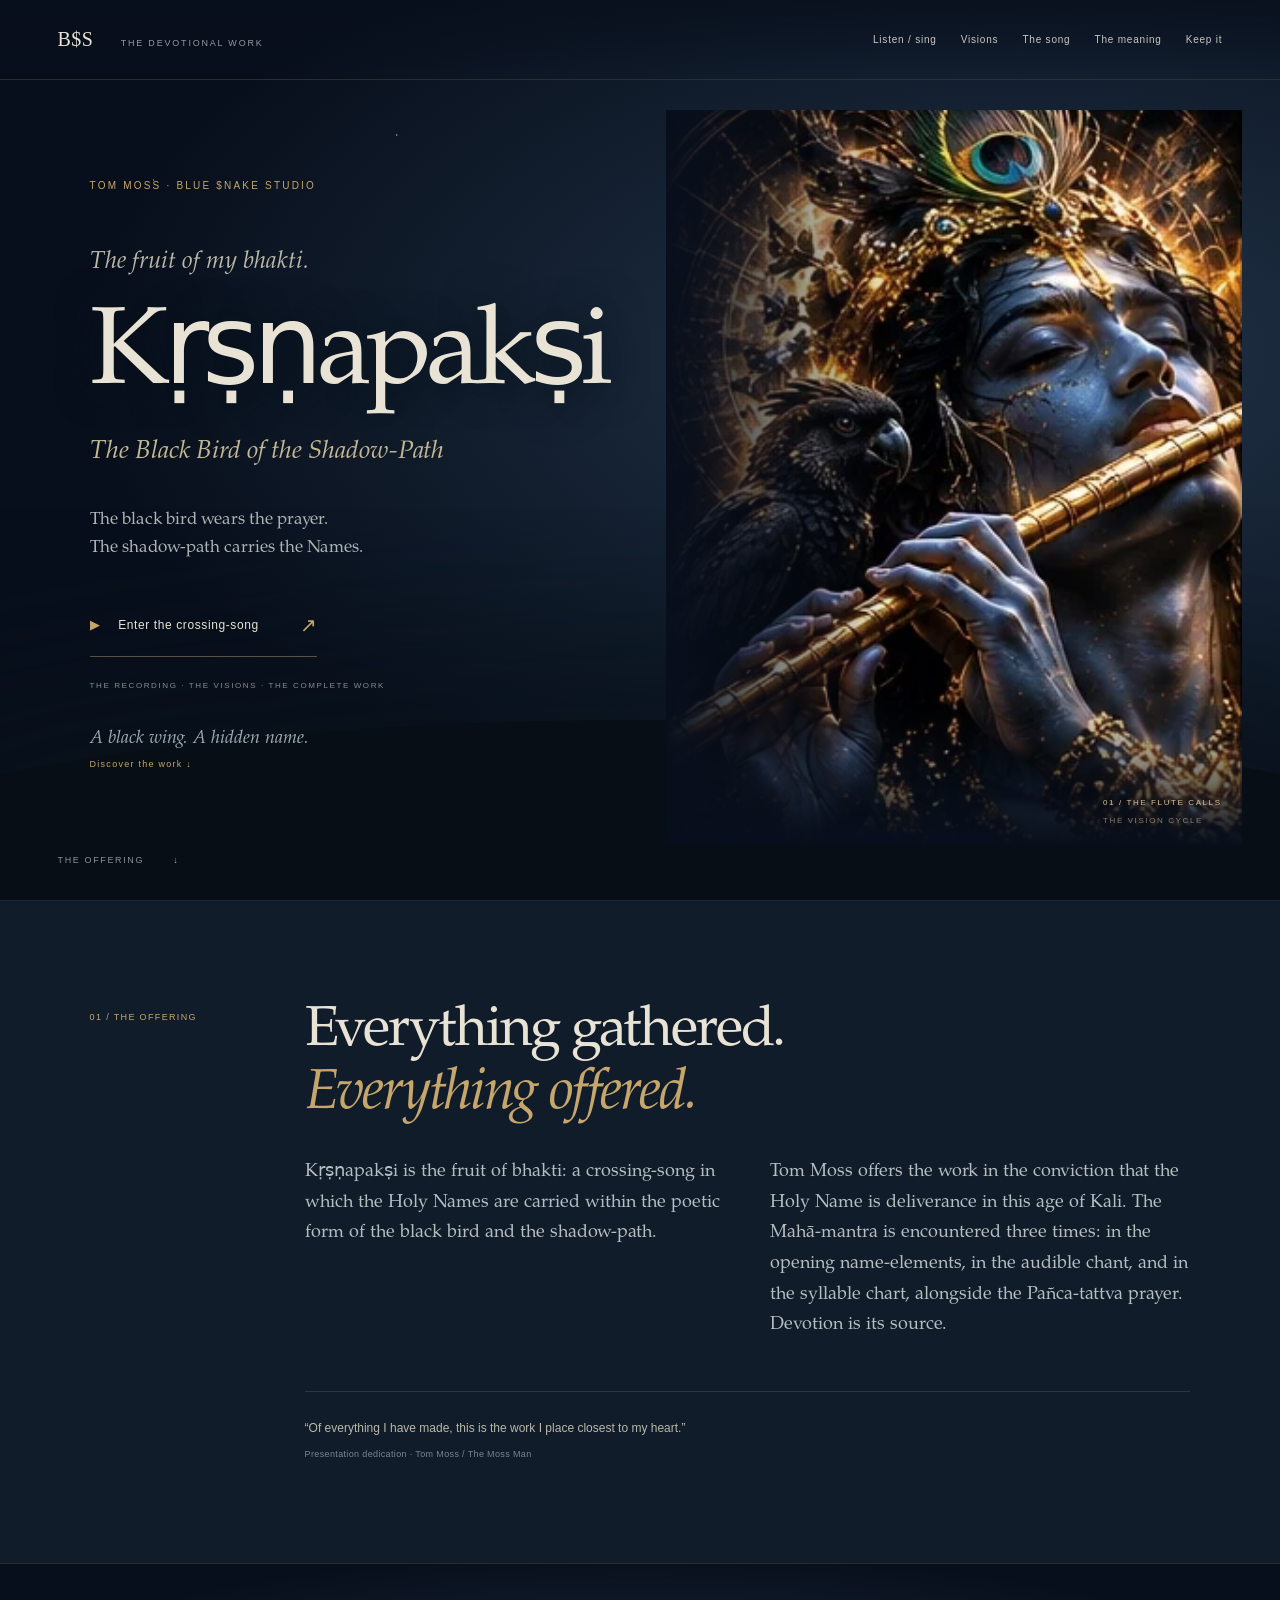
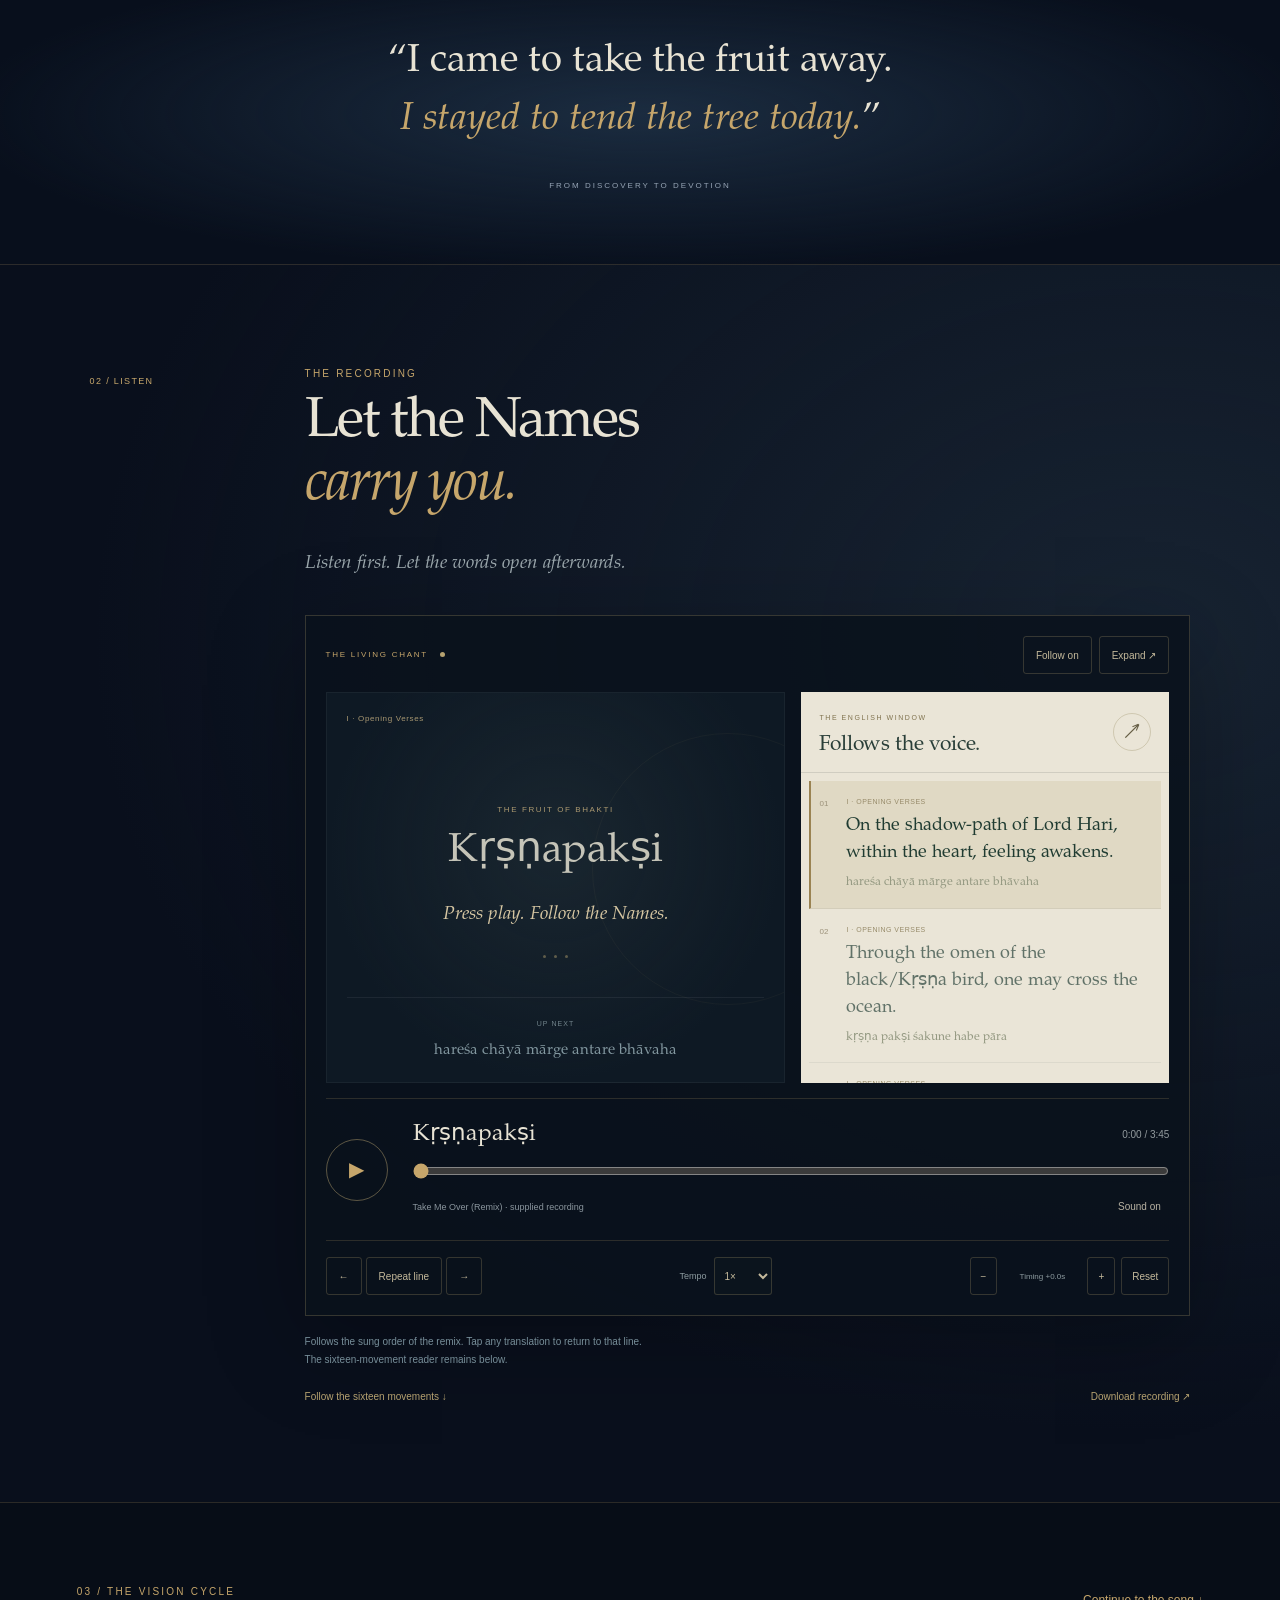
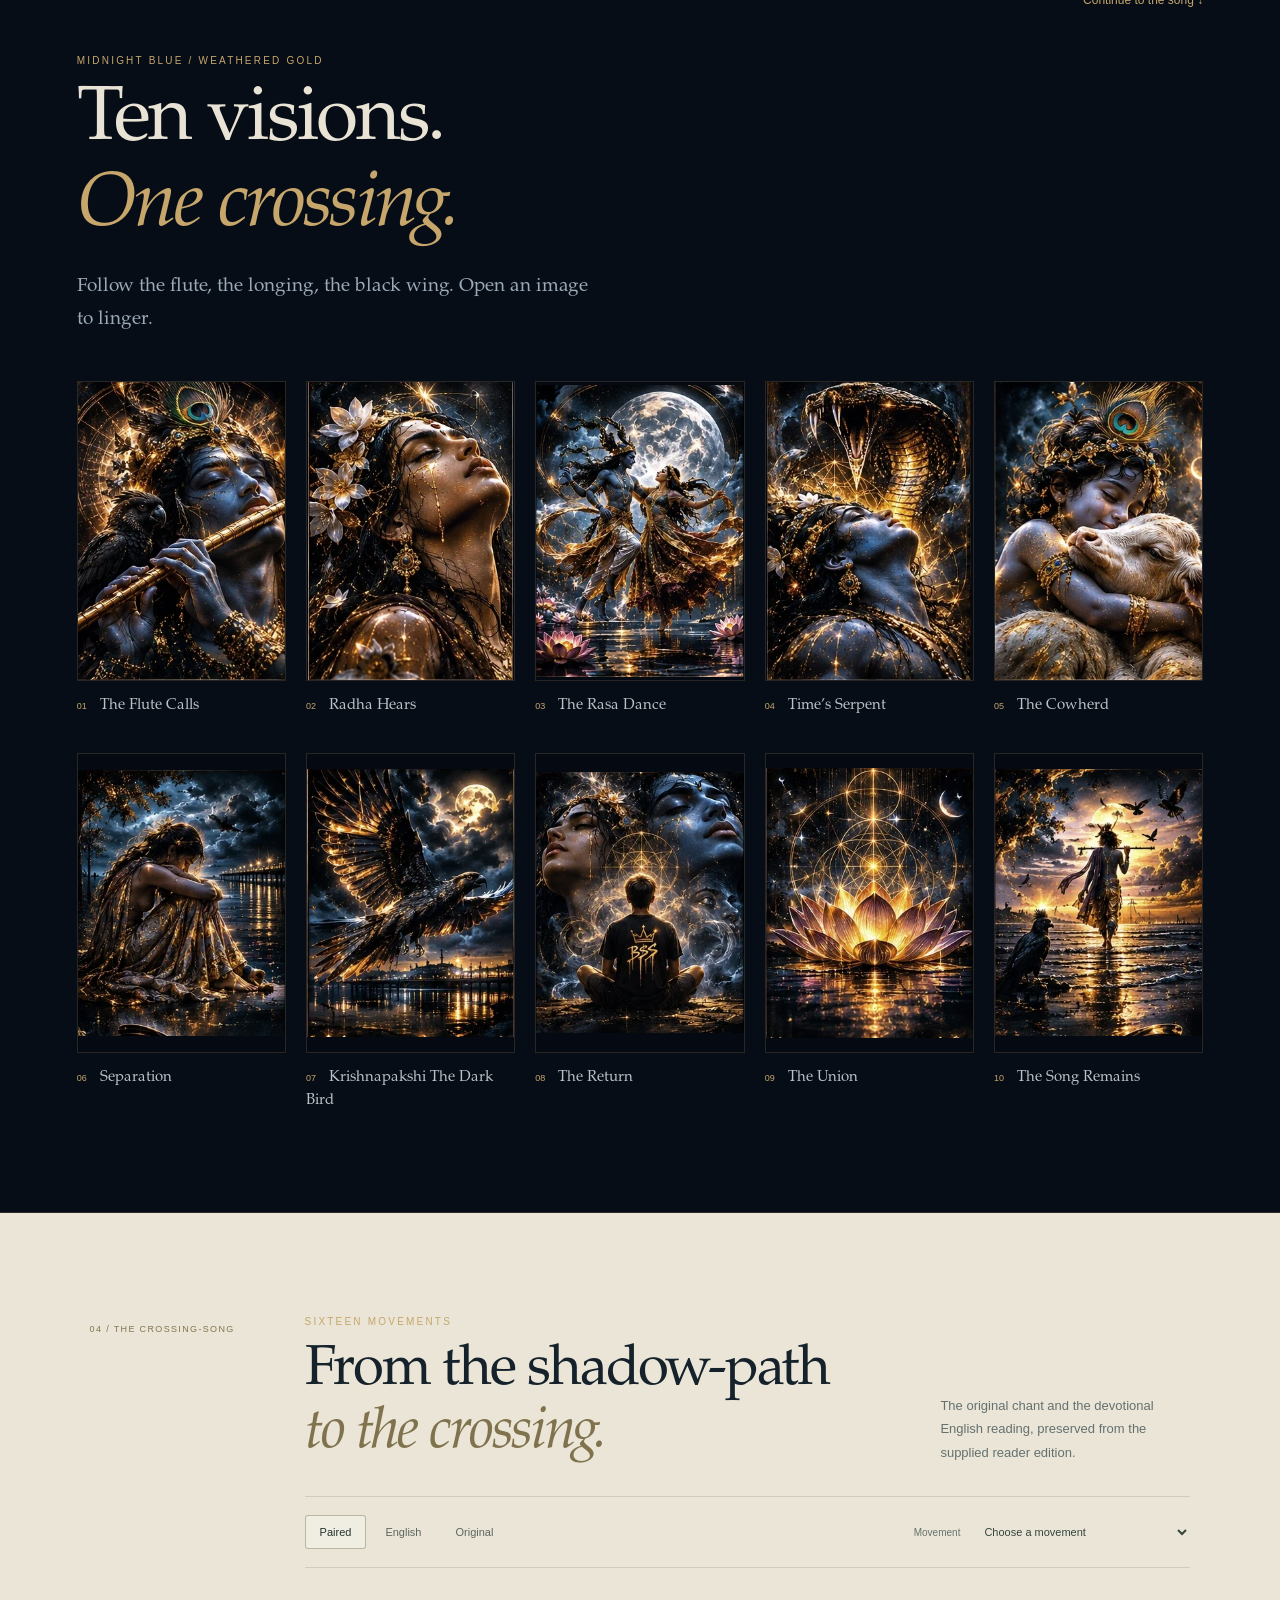
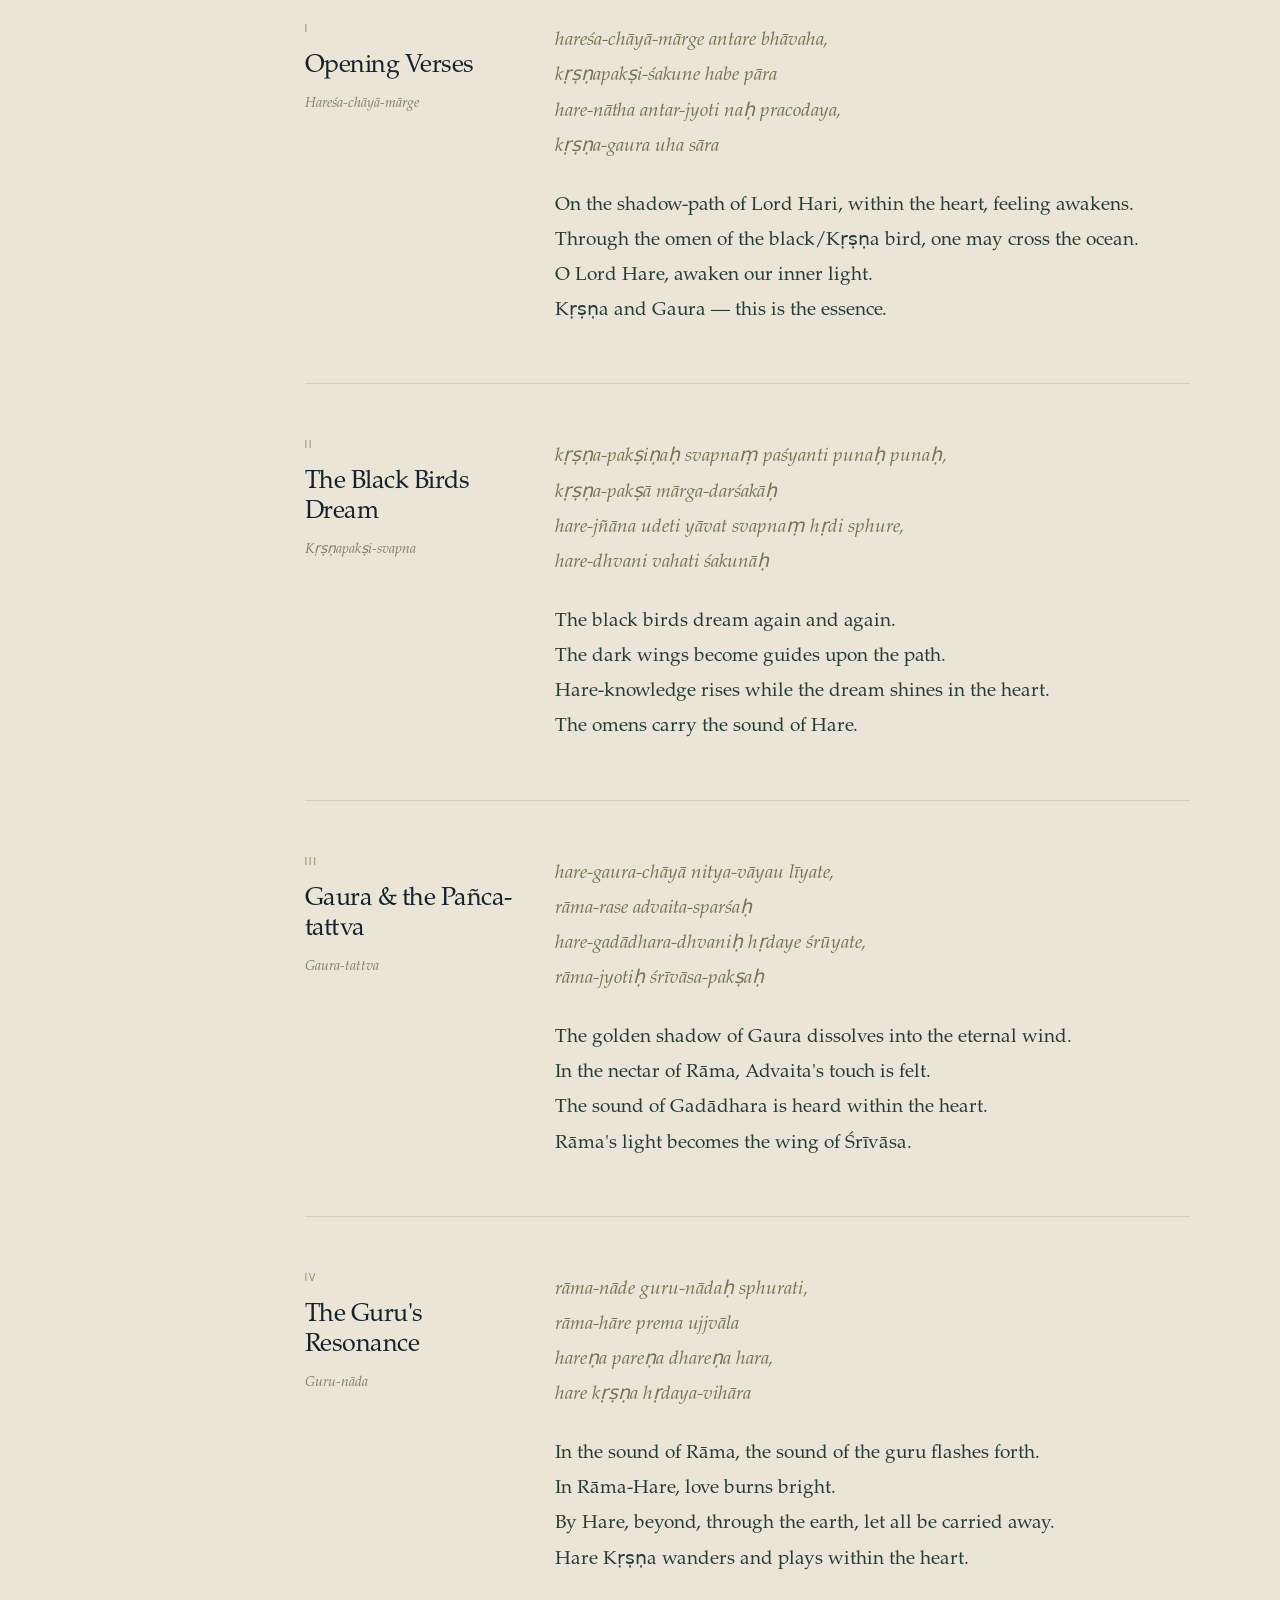
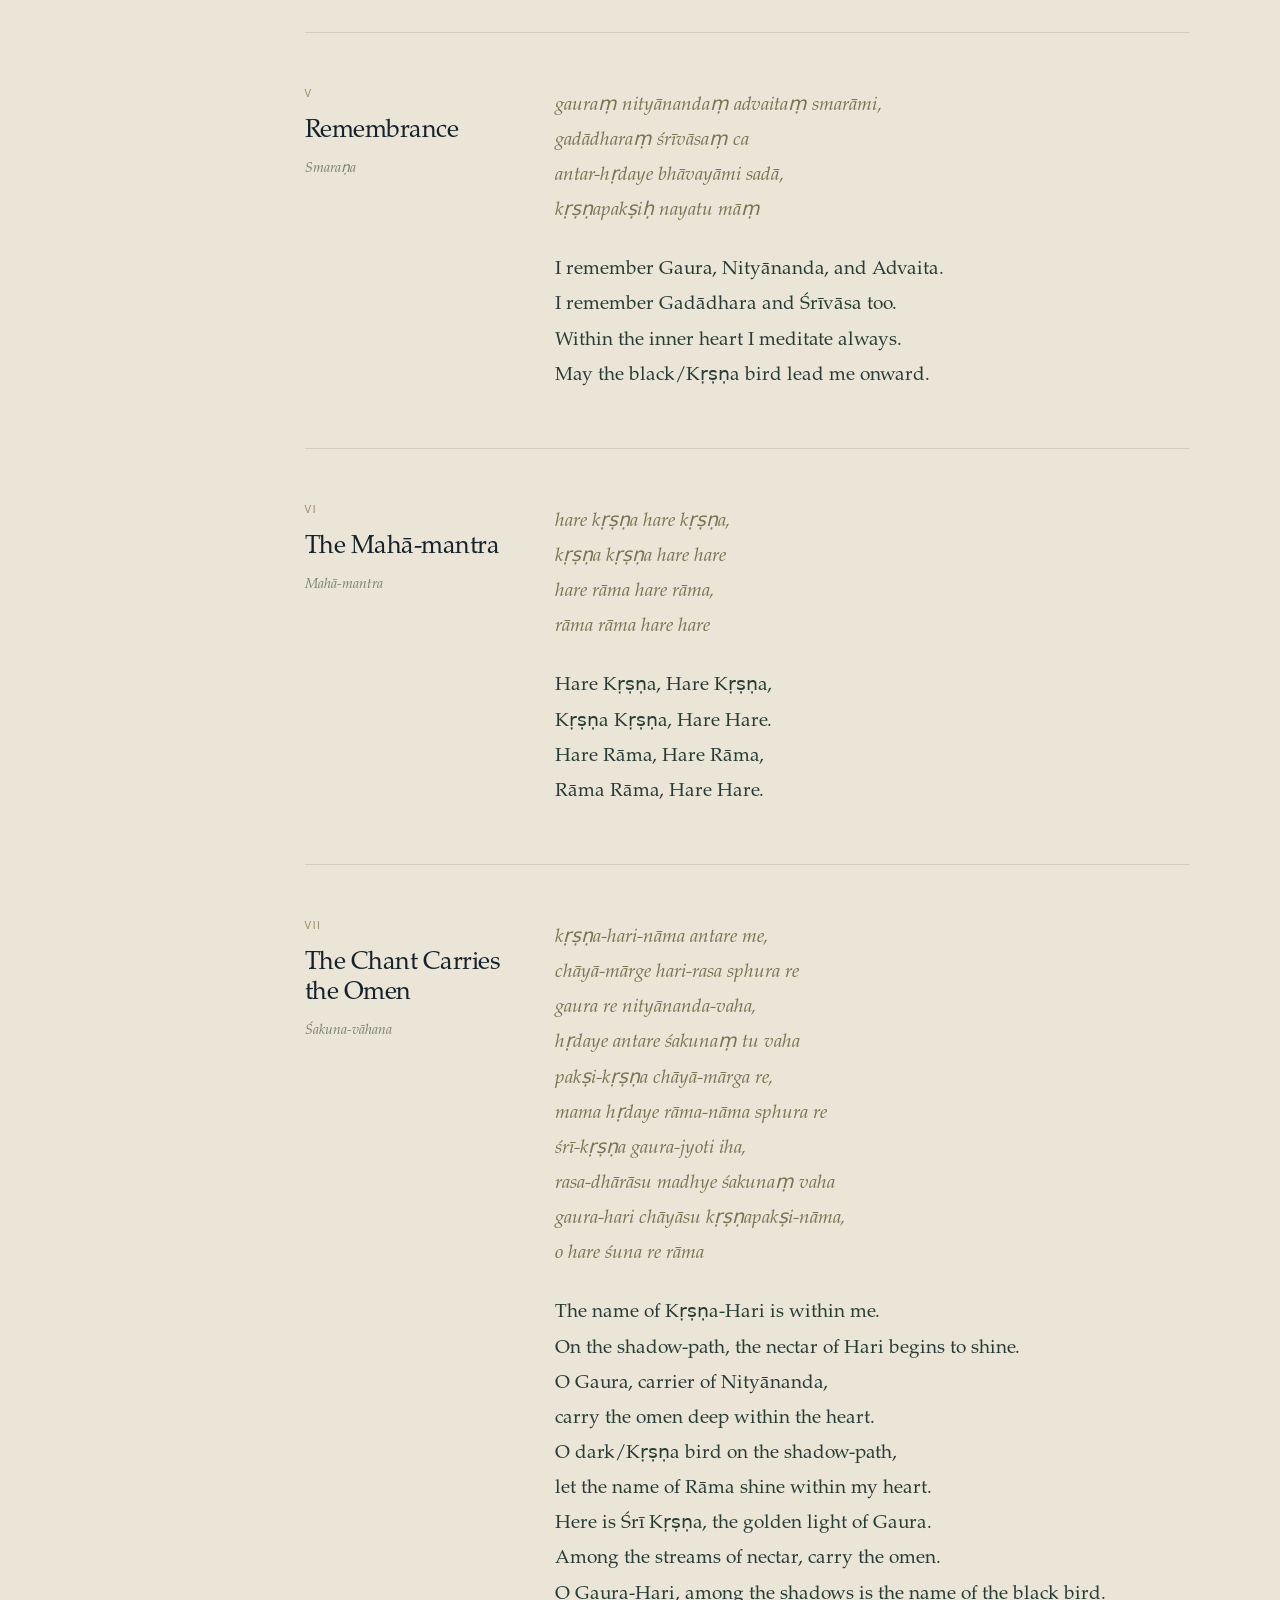
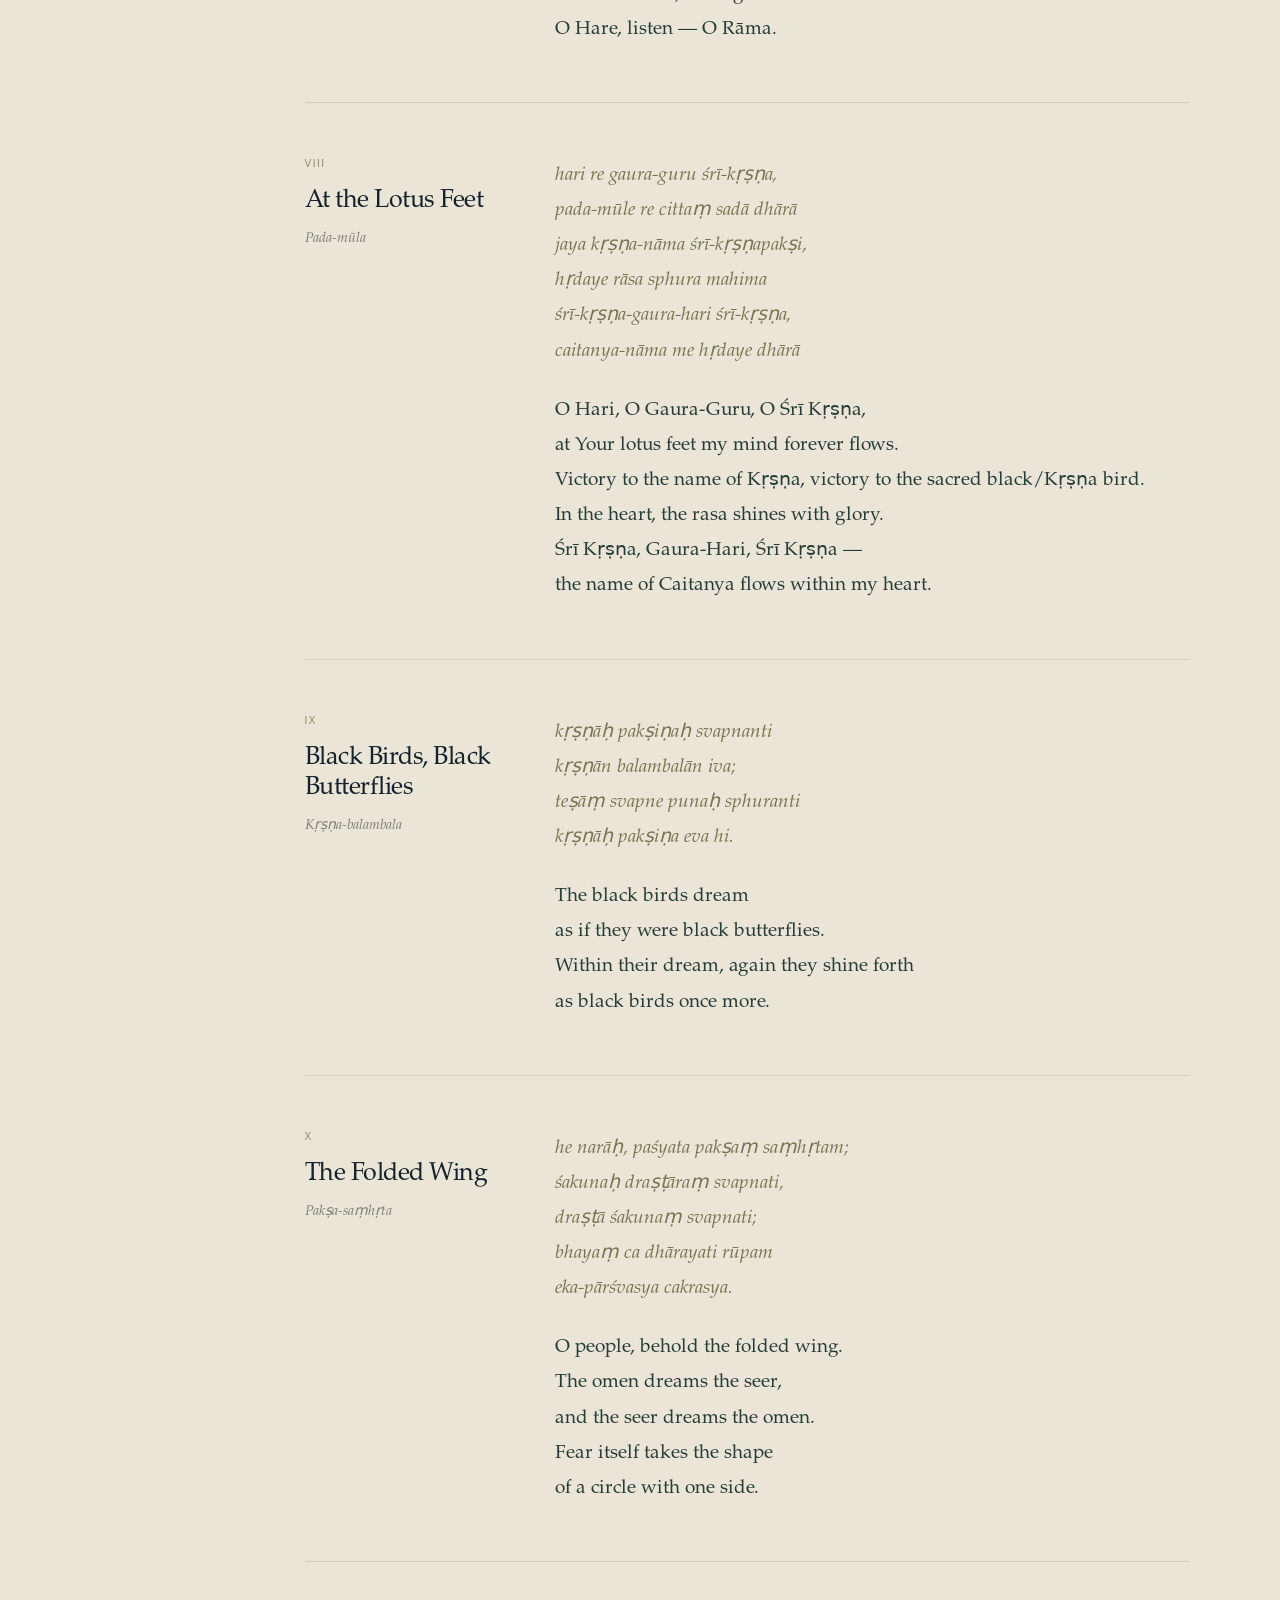
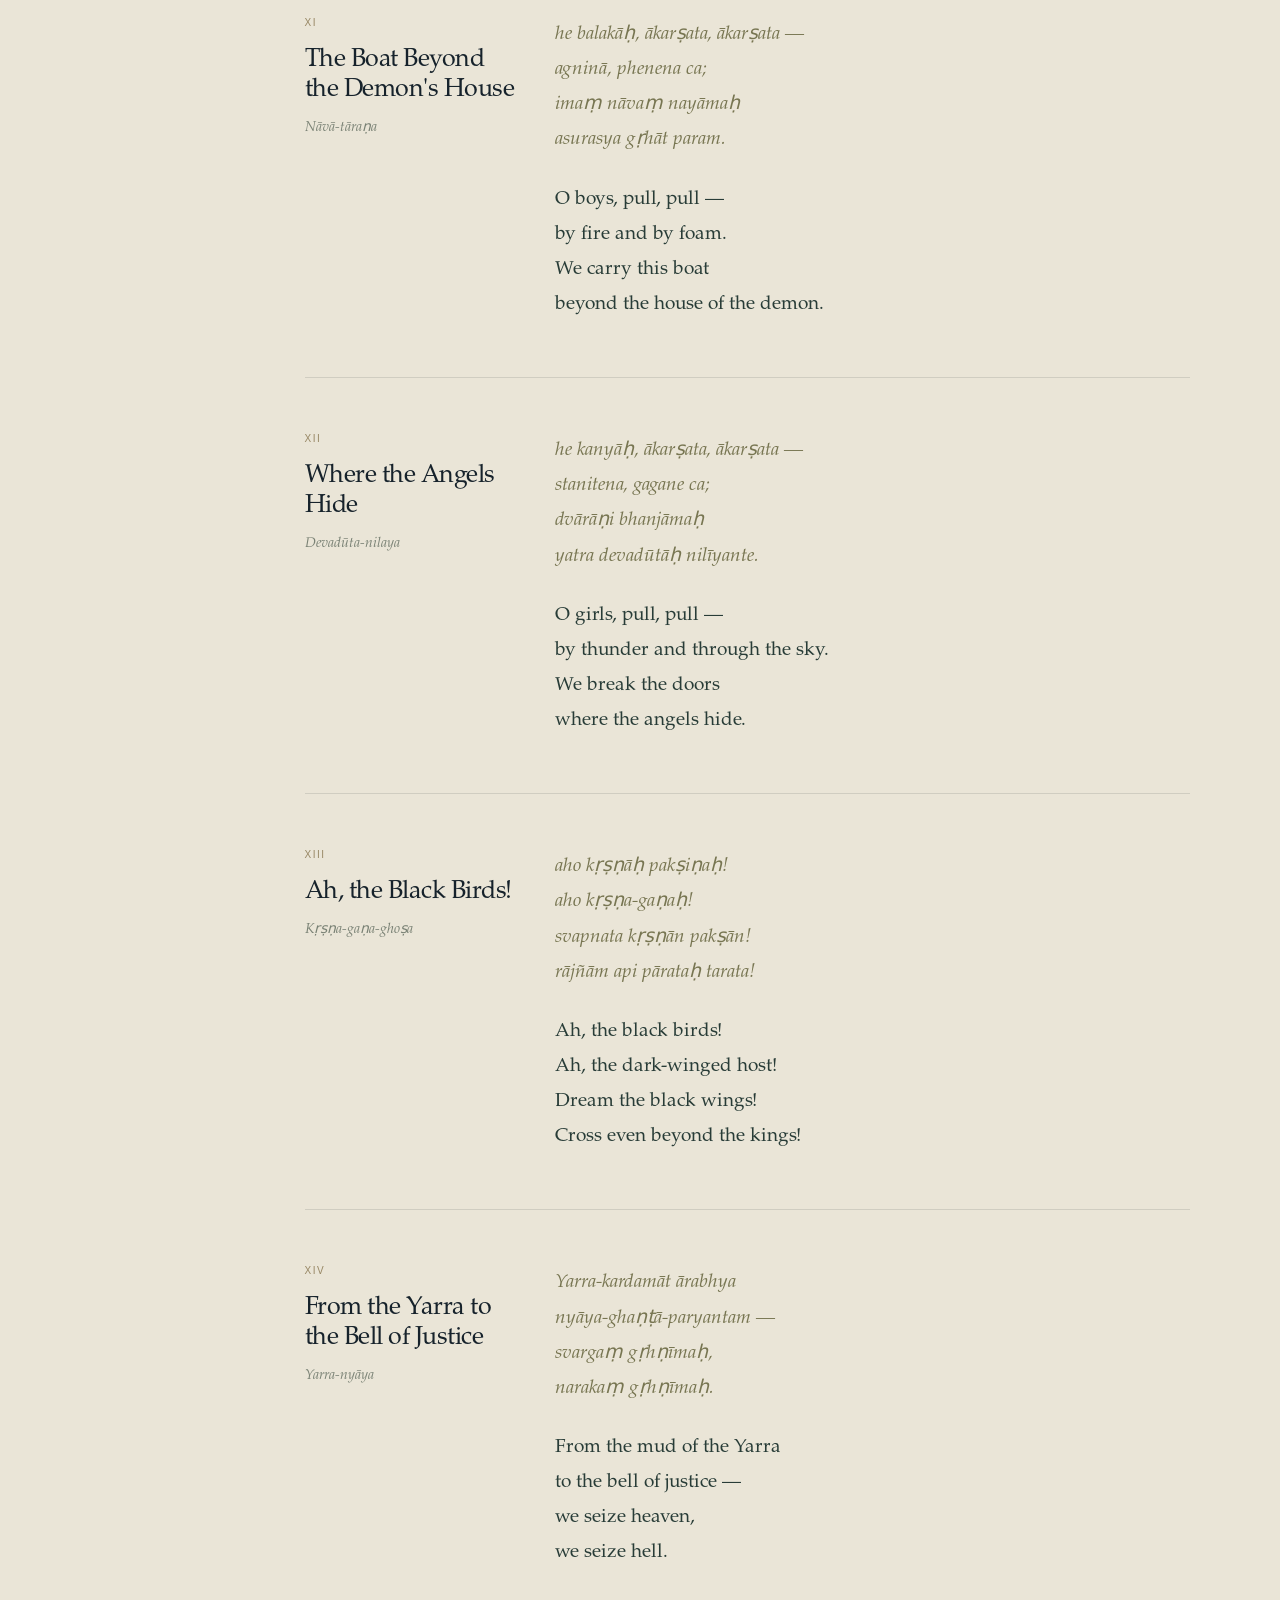
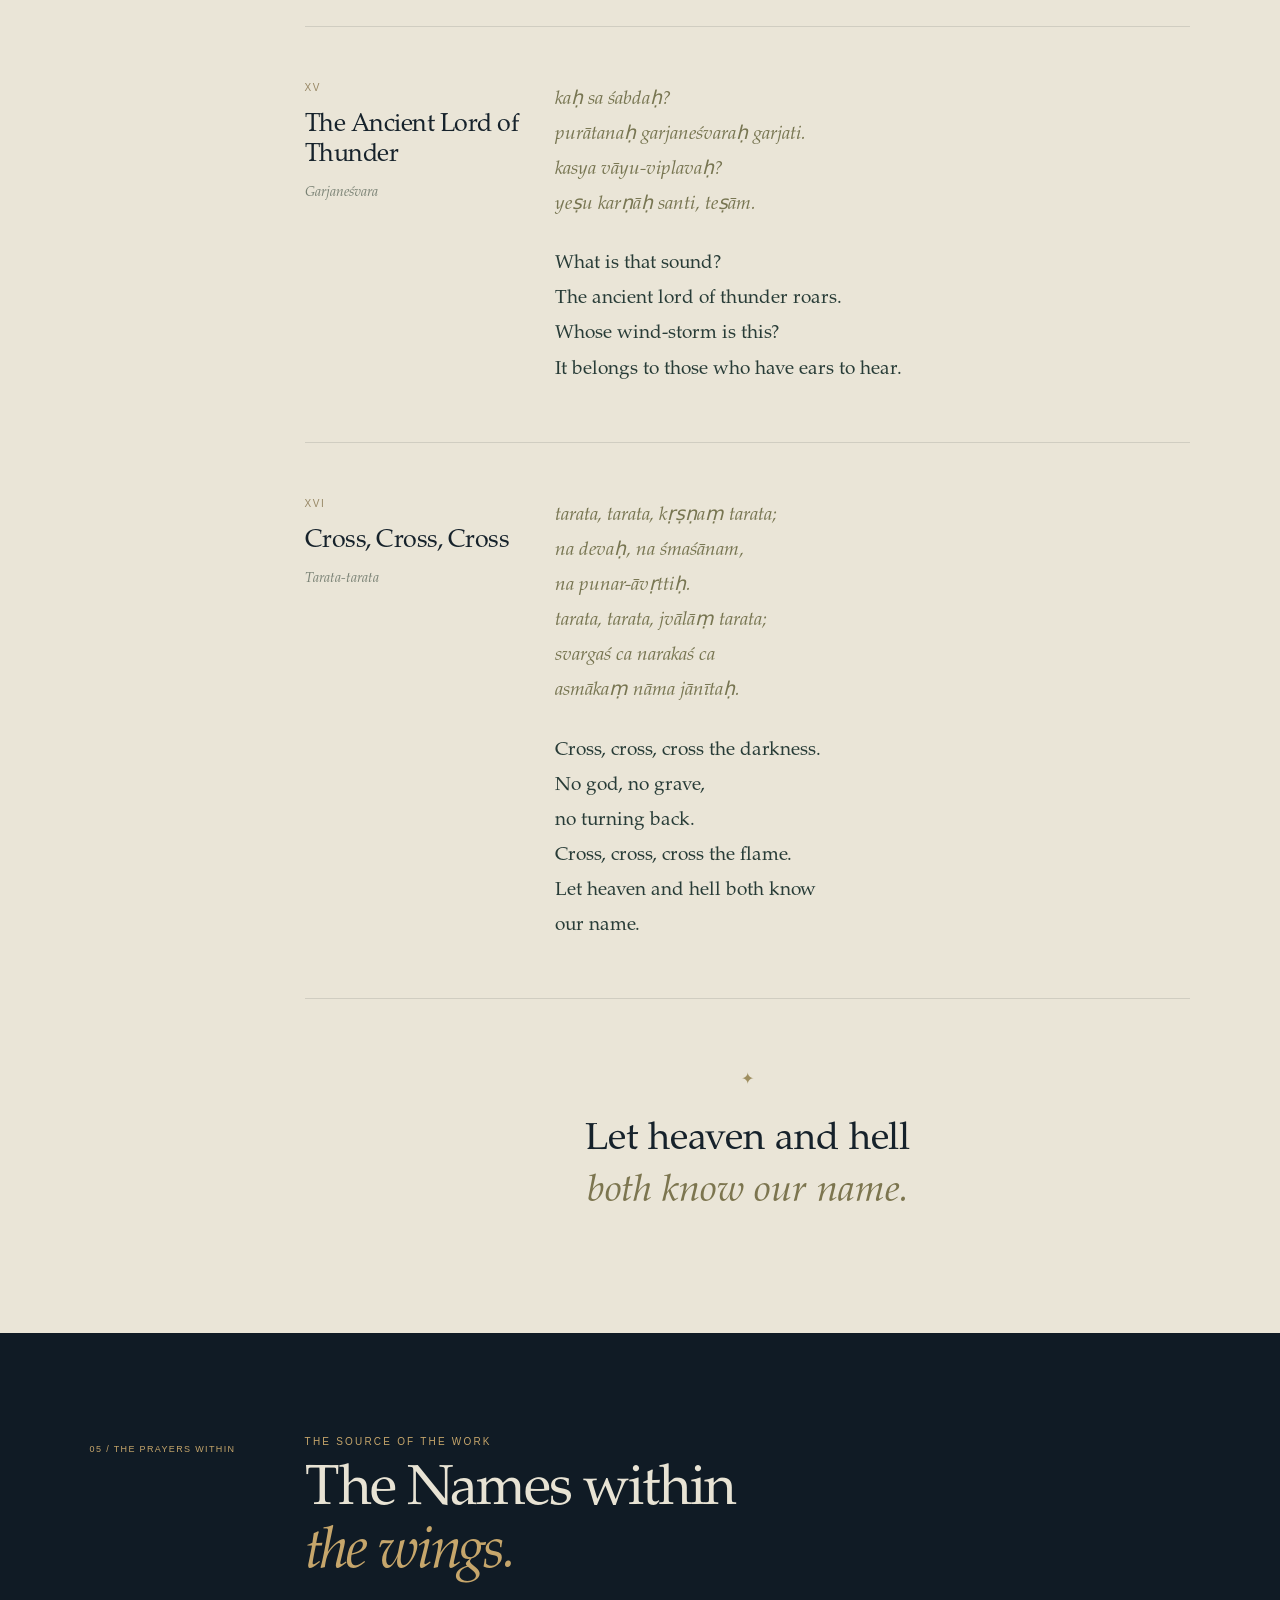
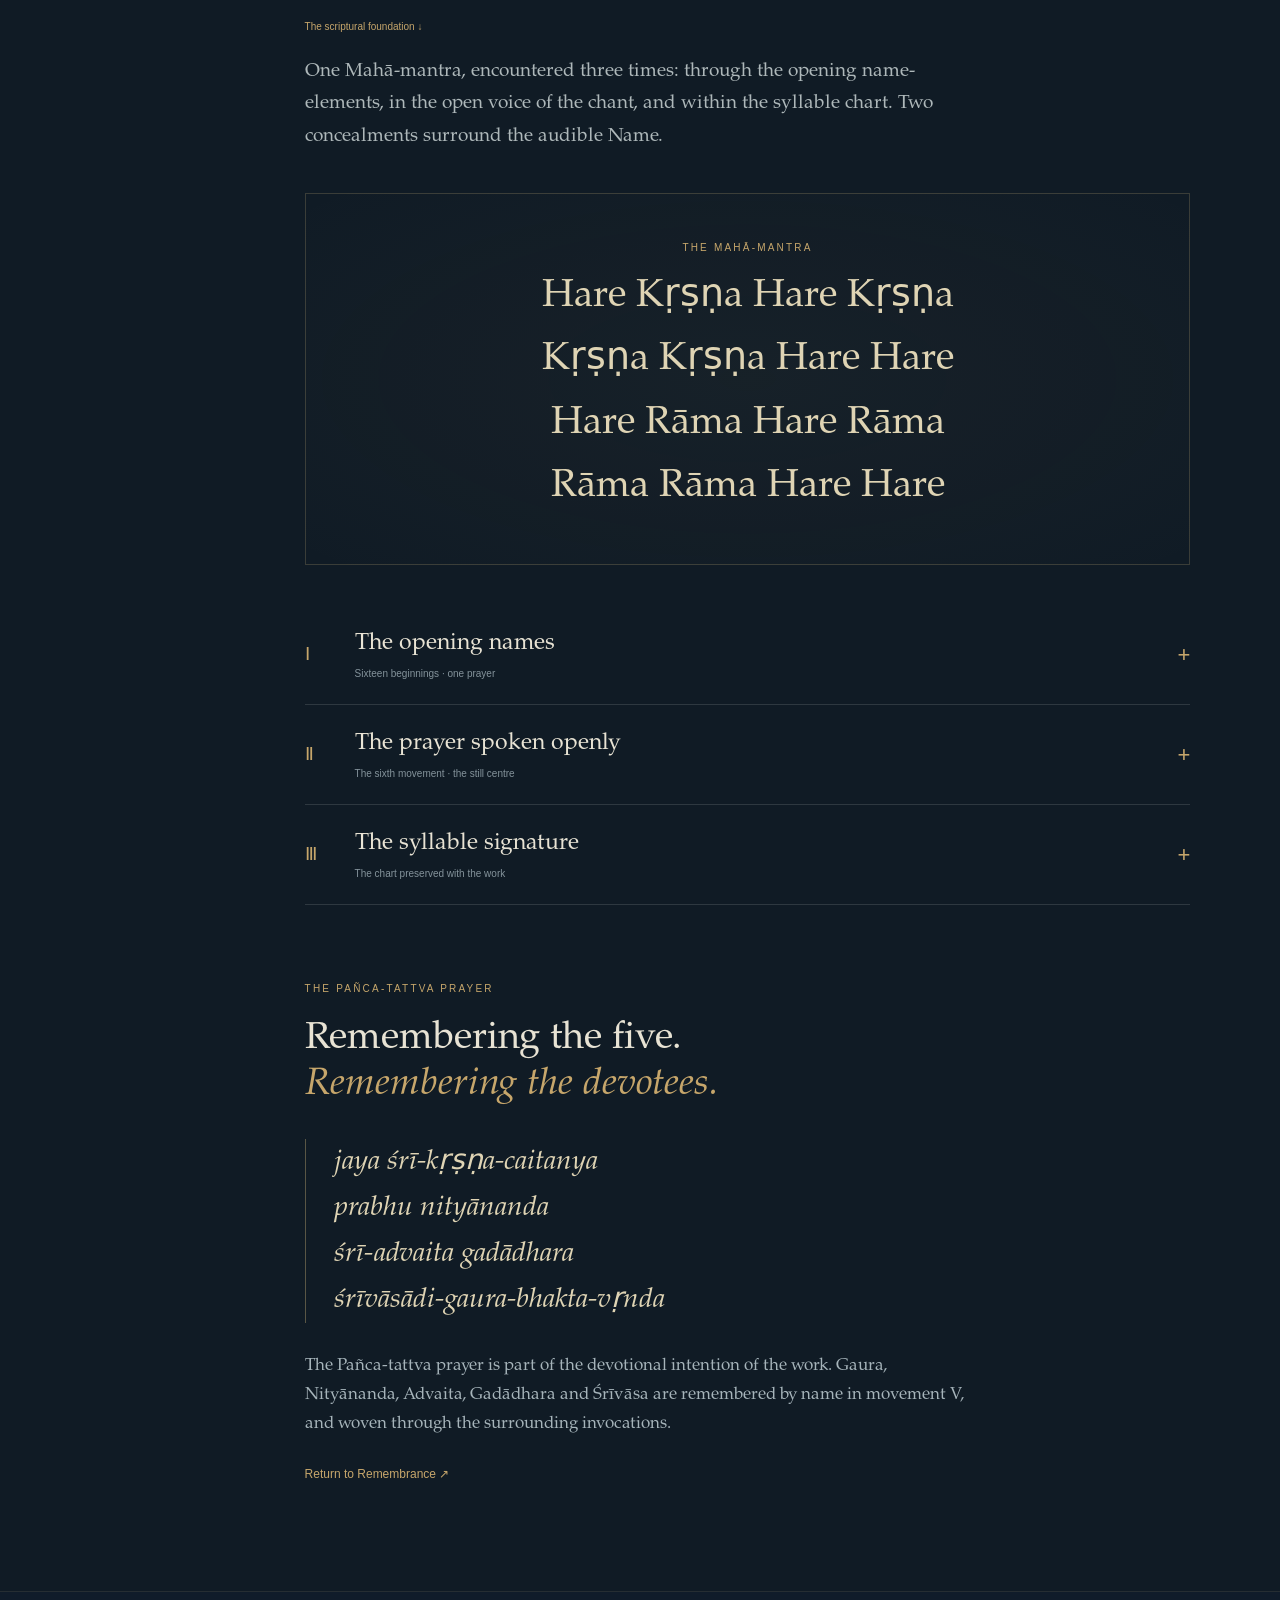
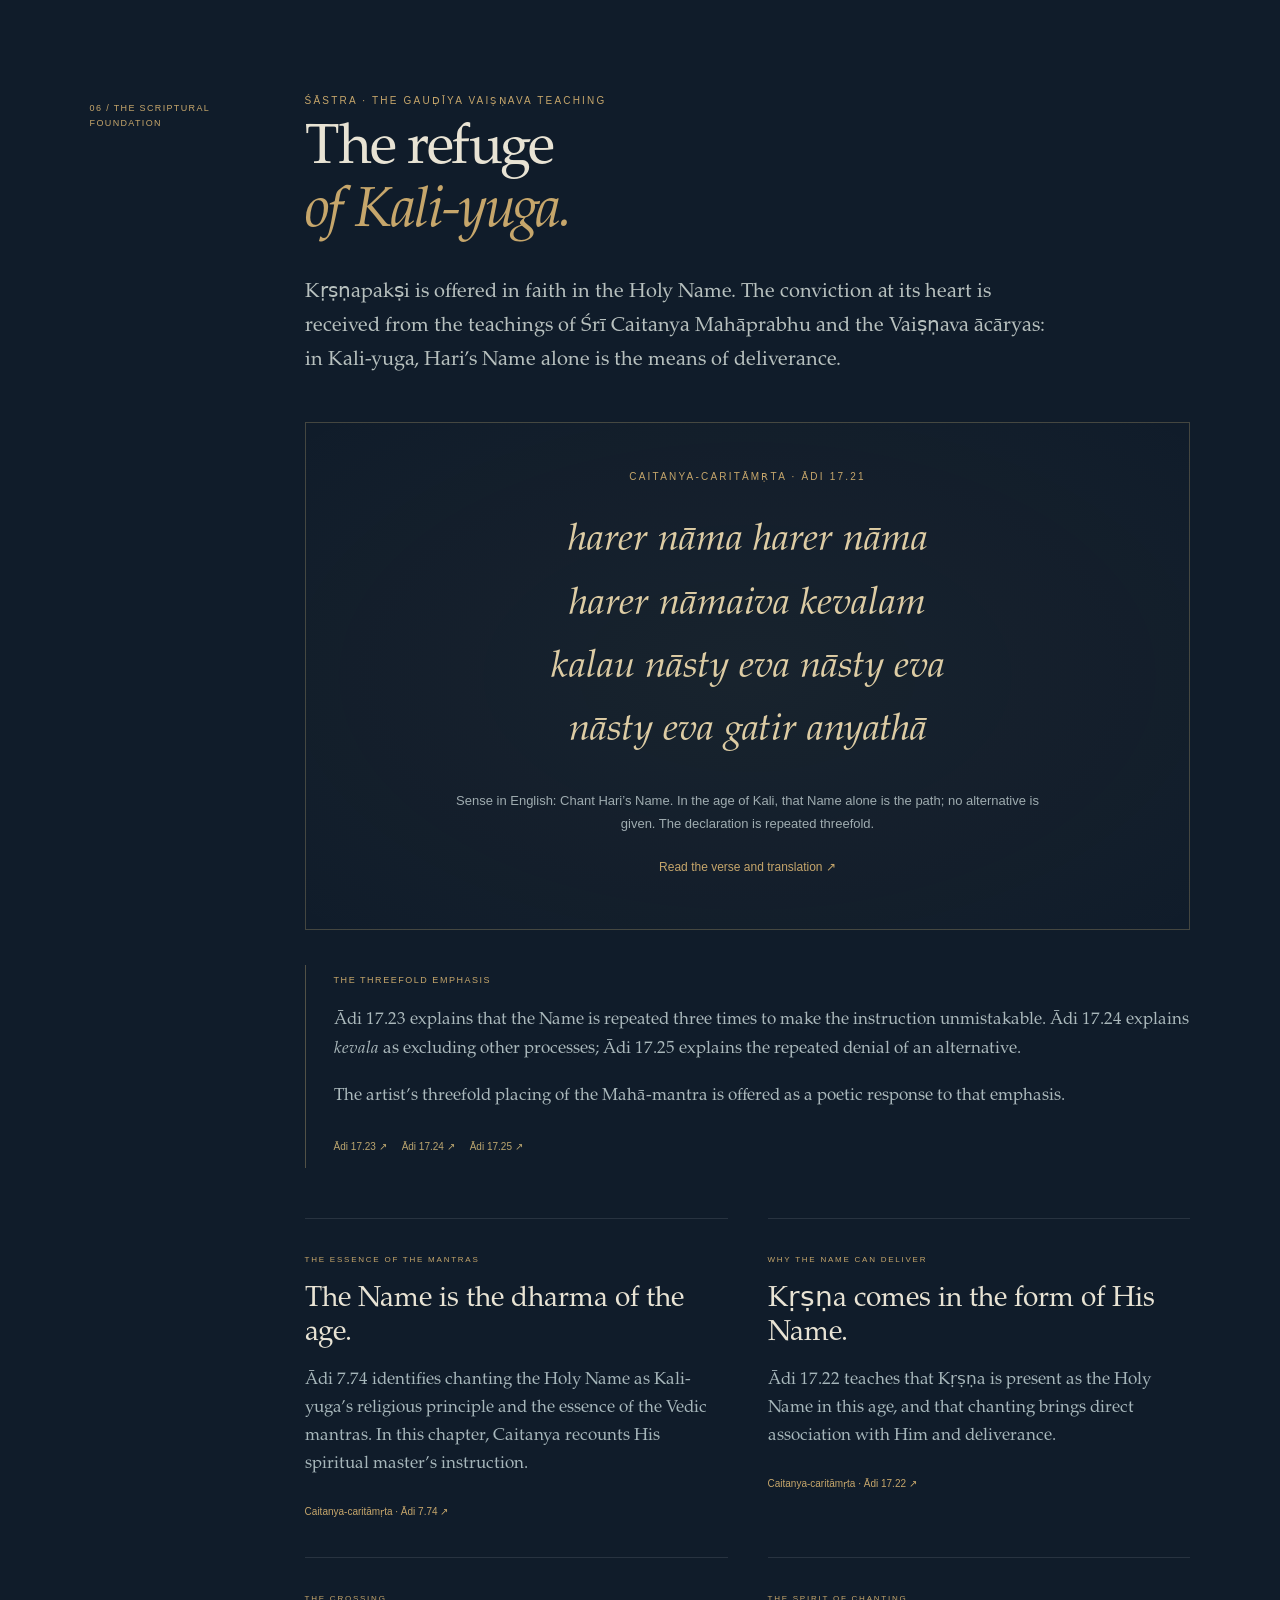
==== commit 28ce3b84: "Unify Krsnapaksi listening, visual and literary editions" ====
--- a/index.html
+++ b/index.html
@@ -1,22 +1,123 @@
 <!doctype html>
-<html lang="en"><head><meta charset="utf-8"><meta name="viewport" content="width=device-width,initial-scale=1"><meta name="theme-color" content="#090f19"><title>Kṛṣṇapakṣi · The Fruit of Bhakti · B$S</title><meta name="description" content="The fruit of bhakti. A devotional crossing-song by Tom Moss: the Mahā-mantra, the black bird and the shadow-path. Listen, read, and enter the prayers."><link rel="stylesheet" href="style.css"><link rel="icon" href="icon.svg" type="image/svg+xml"></head>
-<body><a class="skip" href="#listening">Skip to the recording</a>
-<header><a class="wordmark" href="#home" aria-label="Kṛṣṇapakṣi home">B$S <span>THE DEVOTIONAL WORK</span></a><nav aria-label="Main navigation"><a href="#listening">Listen / sing</a><a href="#song">Read</a><a href="#prayers">The prayers</a><a href="#edition">The edition</a><a href="complete-edition.html">Illustrated edition</a></nav></header>
-<main><section class="hero" id="home"><div class="night" aria-hidden="true"><div class="moon"></div><div class="orbit"></div><div class="horizon"></div><svg class="feather" viewBox="0 0 120 340" fill="none"><path d="M45 329C68 247 102 133 80 13C12 66 3 166 44 230C62 199 94 155 80 13M45 329L80 13M62 198L24 139M67 170L19 113M72 135L26 82M76 98L40 54M56 224L90 184M63 188L99 140M71 143L97 94M77 90L90 46" stroke="currentColor" stroke-width=".8"/></svg></div><div class="hero-content"><p class="eyebrow">TOM MOSS · BLUE $NAKE STUDIO</p><p class="devotional">The fruit of my bhakti.</p><h1>Kṛṣṇapakṣi</h1><p class="hero-subtitle">The Black Bird of the Shadow-Path</p><p class="hero-line">The black bird wears the prayer.<br>The shadow-path carries the Names.</p><a class="begin" href="#listening"><span class="play-icon">▶</span> Enter the crossing-song <span class="arrow">↗</span></a><p class="hero-foot">A DEVOTIONAL LISTENING & READING EDITION</p></div><a class="scroll" href="#offering">THE OFFERING <span>↓</span></a></section>
-<section class="offering section" id="offering"><div class="section-index">01 / THE OFFERING</div><div class="offering-body"><h2>Everything gathered.<br><em>Everything offered.</em></h2><div class="offering-columns"><p>Kṛṣṇapakṣi is the fruit of bhakti: a crossing-song in which the Holy Names are carried within the poetic form of the black bird and the shadow-path.</p><p>Tom Moss offers the work in the conviction that the Holy Name is deliverance in this age of Kali. The Mahā-mantra is held three times within its structure, alongside the Pañca-tattva prayer. Devotion is its source.</p></div><p class="small byline">“Of everything I have made, this is the work I place closest to my heart.”<br><span>Presentation dedication · Tom Moss / The Moss Man</span></p></div></section>
-<section class="listening section" id="listening"><div class="section-index">02 / LISTEN</div><div class="listen-body"><p class="eyebrow">THE RECORDING</p><h2>Let the Names<br><em>carry you.</em></h2><p class="listen-note">Listen first. Let the words open afterwards.</p><div class="performance-shell" id="karaoke" tabindex="-1"><div class="performance-toolbar"><span class="eyebrow">THE LIVING CHANT <span class="live-dot" aria-hidden="true"></span></span><div><button id="follow" aria-pressed="true">Follow on</button><button id="immersive" aria-pressed="false">Expand ↗</button></div></div><div class="karaoke-grid"><section class="karaoke-stage" aria-label="Sanskrit karaoke"><div class="stage-meta"><span id="stage-movement">THE CROSSING-SONG</span><span id="stage-count">80 TIMED LINES</span></div><div class="sung-space"><p class="stage-previous" id="stage-previous"></p><p class="stage-kicker" id="stage-kicker">THE FRUIT OF BHAKTI</p><h3 id="sung-line" lang="sa-Latn">Kṛṣṇapakṣi</h3><p id="sung-english" class="sung-english">Press play. Follow the Names.</p><div class="rest-marks" aria-hidden="true"><i></i><i></i><i></i></div></div><div class="stage-upcoming"><span>UP NEXT</span><p id="stage-next" lang="sa-Latn"></p></div></section><section class="translation-panel" aria-label="Following English translation"><div class="translation-title"><div><span class="eyebrow">THE ENGLISH WINDOW</span><p>Follows the voice.</p></div><button id="pop-translation" aria-label="Open English translation in a separate window">↗</button></div><div class="translation-scroll" id="translation-scroll"><button class="lyric-row" data-line="0"><span class="lyric-number">01</span><span><small>I · Opening Verses</small><em>On the shadow-path of Lord Hari, within the heart, feeling awakens.</em><span class="lyric-source">hareśa chāyā mārge antare bhāvaha</span></span></button><button class="lyric-row" data-line="1"><span class="lyric-number">02</span><span><small>I · Opening Verses</small><em>Through the omen of the black/Kṛṣṇa bird, one may cross the ocean.</em><span class="lyric-source">kṛṣṇa pakṣi śakune habe pāra</span></span></button><button class="lyric-row" data-line="2"><span class="lyric-number">03</span><span><small>I · Opening Verses</small><em>O Lord Hare, awaken our inner light.</em><span class="lyric-source">hare nātha antar jyoti naḥ pracodaya</span></span></button><button class="lyric-row" data-line="3"><span class="lyric-number">04</span><span><small>I · Opening Verses</small><em>Kṛṣṇa and Gaura — this is the essence.</em><span class="lyric-source">kṛṣṇa gaura uha sāra</span></span></button><button class="lyric-row" data-line="4"><span class="lyric-number">05</span><span><small>II · The Black Birds Dream</small><em>The black birds dream again and again.</em><span class="lyric-source">kṛṣṇa pakṣiṇaḥ svapnaṃ paśyanti punaḥ punaḥ</span></span></button><button class="lyric-row" data-line="5"><span class="lyric-number">06</span><span><small>II · The Black Birds Dream</small><em>The dark wings become guides upon the path.</em><span class="lyric-source">kṛṣṇa pakṣā mārga darśakāḥ</span></span></button><button class="lyric-row" data-line="6"><span class="lyric-number">07</span><span><small>II · The Black Birds Dream</small><em>Hare-knowledge rises while the dream shines in the heart.</em><span class="lyric-source">hare jñāna udeti yāvat svapnaṃ hṛdi sphure</span></span></button><button class="lyric-row" data-line="7"><span class="lyric-number">08</span><span><small>II · The Black Birds Dream</small><em>The omens carry the sound of Hare.</em><span class="lyric-source">hare dhvani vahati śakunāḥ</span></span></button><button class="lyric-row" data-line="8"><span class="lyric-number">09</span><span><small>III · Gaura &amp; the Pañca-tattva</small><em>The golden shadow of Gaura dissolves into the eternal wind.</em><span class="lyric-source">hare gaura chāyā nitya vāyau līyate</span></span></button><button class="lyric-row" data-line="9"><span class="lyric-number">10</span><span><small>III · Gaura &amp; the Pañca-tattva</small><em>In the nectar of Rāma, Advaita&#x27;s touch is felt.</em><span class="lyric-source">rāma rase advaita sparśaḥ</span></span></button><button class="lyric-row" data-line="10"><span class="lyric-number">11</span><span><small>III · Gaura &amp; the Pañca-tattva</small><em>The sound of Gadādhara is heard within the heart.</em><span class="lyric-source">hare gadādhara dhvaniḥ hṛdaye śrūyate</span></span></button><button class="lyric-row" data-line="11"><span class="lyric-number">12</span><span><small>III · Gaura &amp; the Pañca-tattva</small><em>Rāma&#x27;s light becomes the wing of Śrīvāsa.</em><span class="lyric-source">rāma jyotiḥ śrīvāsa pakṣaḥ</span></span></button><button class="lyric-row" data-line="12"><span class="lyric-number">13</span><span><small>IV · The Guru&#x27;s Resonance</small><em>In the sound of Rāma, the sound of the guru flashes forth.</em><span class="lyric-source">rāma nāde guru nādaḥ sphurati</span></span></button><button class="lyric-row" data-line="13"><span class="lyric-number">14</span><span><small>IV · The Guru&#x27;s Resonance</small><em>In Rāma-Hare, love burns bright.</em><span class="lyric-source">rāma hāre prema ujjvāla</span></span></button><button class="lyric-row" data-line="14"><span class="lyric-number">15</span><span><small>IV · The Guru&#x27;s Resonance</small><em>By Hare, beyond, through the earth, let all be carried away.</em><span class="lyric-source">hareṇa pareṇa dhareṇa hara</span></span></button><button class="lyric-row" data-line="15"><span class="lyric-number">16</span><span><small>IV · The Guru&#x27;s Resonance</small><em>Hare Kṛṣṇa wanders and plays within the heart.</em><span class="lyric-source">hare hare kṛṣṇa hṛdaya vihāra</span></span></button><button class="lyric-row" data-line="16"><span class="lyric-number">17</span><span><small>V · Remembrance</small><em>I remember Gaura, Nityānanda, and Advaita.</em><span class="lyric-source">gauraṃ nityānandaṃ advaitaṃ smarāmi</span></span></button><button class="lyric-row" data-line="17"><span class="lyric-number">18</span><span><small>V · Remembrance</small><em>I remember Gadādhara and Śrīvāsa too.</em><span class="lyric-source">gadādharaṃ śrīvāsaṃ ca</span></span></button><button class="lyric-row" data-line="18"><span class="lyric-number">19</span><span><small>V · Remembrance</small><em>Within the inner heart I meditate always.</em><span class="lyric-source">antar hṛdaye bhāvayāmi sadā</span></span></button><button class="lyric-row" data-line="19"><span class="lyric-number">20</span><span><small>V · Remembrance</small><em>May the black/Kṛṣṇa bird lead me onward.</em><span class="lyric-source">kṛṣṇa pakṣiḥ nayatu māṃ</span></span></button><button class="lyric-row" data-line="20"><span class="lyric-number">21</span><span><small>VI · The Mahā-mantra</small><em>The great mantra.</em><span class="lyric-source">mahā-mantra</span></span></button><button class="lyric-row" data-line="21"><span class="lyric-number">22</span><span><small>VI · The Mahā-mantra</small><em>Hare Kṛṣṇa, Hare Kṛṣṇa.</em><span class="lyric-source">hare kṛṣṇa hare kṛṣṇa</span></span></button><button class="lyric-row" data-line="22"><span class="lyric-number">23</span><span><small>VI · The Mahā-mantra</small><em>Kṛṣṇa Kṛṣṇa, Hare Hare.</em><span class="lyric-source">kṛṣṇa kṛṣṇa hare hare</span></span></button><button class="lyric-row" data-line="23"><span class="lyric-number">24</span><span><small>VI · The Mahā-mantra</small><em>Hare Rāma, Hare Rāma.</em><span class="lyric-source">hare rāma hare rāma</span></span></button><button class="lyric-row" data-line="24"><span class="lyric-number">25</span><span><small>VI · The Mahā-mantra</small><em>Rāma Rāma, Hare Hare.</em><span class="lyric-source">rāma rāma hare hare</span></span></button><button class="lyric-row" data-line="25"><span class="lyric-number">26</span><span><small>VI · The Mahā-mantra</small><em>Kṛṣṇa Hare, Kṛṣṇa.</em><span class="lyric-source">kṛṣṇa hare kṛṣṇa</span></span></button><button class="lyric-row" data-line="26"><span class="lyric-number">27</span><span><small>VI · The Mahā-mantra</small><em>Kṛṣṇa Kṛṣṇa, Hare Hare.</em><span class="lyric-source">kṛṣṇa kṛṣṇa hare hare</span></span></button><button class="lyric-row" data-line="27"><span class="lyric-number">28</span><span><small>VII · The Chant Carries the Omen</small><em>The name of Kṛṣṇa-Hari is within me.</em><span class="lyric-source">kṛṣṇa hari nāma antare me</span></span></button><button class="lyric-row" data-line="28"><span class="lyric-number">29</span><span><small>VII · The Chant Carries the Omen</small><em>On the shadow-path, the nectar of Hari begins to shine.</em><span class="lyric-source">chāyā mārge hari rasa sphura re</span></span></button><button class="lyric-row" data-line="29"><span class="lyric-number">30</span><span><small>VII · The Chant Carries the Omen</small><em>O Gaura, carrier of Nityānanda,</em><span class="lyric-source">gaura re nityānanda vaha</span></span></button><button class="lyric-row" data-line="30"><span class="lyric-number">31</span><span><small>VII · The Chant Carries the Omen</small><em>carry the omen deep within the heart.</em><span class="lyric-source">hṛdaye antare śakunaṃ tu vaha</span></span></button><button class="lyric-row" data-line="31"><span class="lyric-number">32</span><span><small>VII · The Chant Carries the Omen</small><em>O dark/Kṛṣṇa bird on the shadow-path,</em><span class="lyric-source">pakṣi kṛṣṇa chāyā mārga re</span></span></button><button class="lyric-row" data-line="32"><span class="lyric-number">33</span><span><small>VII · The Chant Carries the Omen</small><em>let the name of Rāma shine within my heart.</em><span class="lyric-source">mama hṛdaye rāma nāma sphura re</span></span></button><button class="lyric-row" data-line="33"><span class="lyric-number">34</span><span><small>VII · The Chant Carries the Omen</small><em>Here is Śrī Kṛṣṇa, the golden light of Gaura.</em><span class="lyric-source">śrī kṛṣṇa gaura jyoti</span></span></button><button class="lyric-row" data-line="34"><span class="lyric-number">35</span><span><small>VII · The Chant Carries the Omen</small><em>Among the streams of nectar, carry the omen.</em><span class="lyric-source">rasa dhārāsu madhye śakunaṃ vaha</span></span></button><button class="lyric-row" data-line="35"><span class="lyric-number">36</span><span><small>VII · The Chant Carries the Omen</small><em>O Gaura-Hari, among the shadows is the name of the black bird.</em><span class="lyric-source">gaura hari chāyāsu kṛṣṇa pakṣi nāma</span></span></button><button class="lyric-row" data-line="36"><span class="lyric-number">37</span><span><small>VII · The Chant Carries the Omen</small><em>O Hare, listen — O Rāma.</em><span class="lyric-source">hare śuna re rāma</span></span></button><button class="lyric-row" data-line="37"><span class="lyric-number">38</span><span><small>— · The Name</small><em>The black/Kṛṣṇa bird.</em><span class="lyric-source">kṛṣṇa pakṣi</span></span></button><button class="lyric-row" data-line="38"><span class="lyric-number">39</span><span><small>VIII · At the Lotus Feet</small><em>O Hari, O Gaura-Guru, O Śrī Kṛṣṇa,</em><span class="lyric-source">hari re gaura guru śrī kṛṣṇa</span></span></button><button class="lyric-row" data-line="39"><span class="lyric-number">40</span><span><small>VIII · At the Lotus Feet</small><em>at Your lotus feet my mind forever flows.</em><span class="lyric-source">pada-mūle cittaṃ sadā dhārā</span></span></button><button class="lyric-row" data-line="40"><span class="lyric-number">41</span><span><small>VIII · At the Lotus Feet</small><em>Victory to the name of Kṛṣṇa, victory to the sacred black/Kṛṣṇa bird.</em><span class="lyric-source">jaya kṛṣṇa nāma śrī kṛṣṇa pakṣi</span></span></button><button class="lyric-row" data-line="41"><span class="lyric-number">42</span><span><small>VIII · At the Lotus Feet</small><em>In the heart, the rasa shines with glory.</em><span class="lyric-source">hṛdaye rāsa sphura mahima</span></span></button><button class="lyric-row" data-line="42"><span class="lyric-number">43</span><span><small>VIII · At the Lotus Feet</small><em>Śrī Kṛṣṇa, Gaura-Hari, Śrī Kṛṣṇa —</em><span class="lyric-source">śrī kṛṣṇa gaura hari śrī kṛṣṇa</span></span></button><button class="lyric-row" data-line="43"><span class="lyric-number">44</span><span><small>VIII · At the Lotus Feet</small><em>the name of Caitanya flows within my heart.</em><span class="lyric-source">caitanya nāma me hṛdaye dhārā</span></span></button><button class="lyric-row" data-line="44"><span class="lyric-number">45</span><span><small>IX · Black Birds, Black Butterflies</small><em>The black birds dream</em><span class="lyric-source">kṛṣṇāḥ pakṣiṇaḥ svapnanti</span></span></button><button class="lyric-row" data-line="45"><span class="lyric-number">46</span><span><small>XIII · Ah, the Black Birds!</small><em>Ah, the black birds!</em><span class="lyric-source">aho kṛṣṇāḥ pakṣiṇaḥ</span></span></button><button class="lyric-row" data-line="46"><span class="lyric-number">47</span><span><small>IX · Black Birds, Black Butterflies</small><em>as if they were black butterflies.</em><span class="lyric-source">kṛṣṇān balambalān iva</span></span></button><button class="lyric-row" data-line="47"><span class="lyric-number">48</span><span><small>XIII · Ah, the Black Birds!</small><em>Ah, the dark-winged host!</em><span class="lyric-source">aho kṛṣṇa gaṇaḥ</span></span></button><button class="lyric-row" data-line="48"><span class="lyric-number">49</span><span><small>IX · Black Birds, Black Butterflies</small><em>Within their dream, again they shine forth</em><span class="lyric-source">teṣām svapne punaḥ sphuranti</span></span></button><button class="lyric-row" data-line="49"><span class="lyric-number">50</span><span><small>XIII · Ah, the Black Birds!</small><em>Dream the black wings!</em><span class="lyric-source">svapnata kṛṣṇān pakṣān</span></span></button><button class="lyric-row" data-line="50"><span class="lyric-number">51</span><span><small>IX · Black Birds, Black Butterflies</small><em>as black birds once more.</em><span class="lyric-source">kṛṣṇāḥ pakṣiṇaḥ eva hi</span></span></button><button class="lyric-row" data-line="51"><span class="lyric-number">52</span><span><small>XIII · Ah, the Black Birds!</small><em>Cross even beyond the kings!</em><span class="lyric-source">rājñām api pārataḥ tarata</span></span></button><button class="lyric-row" data-line="52"><span class="lyric-number">53</span><span><small>X · The Folded Wing</small><em>O people, behold the folded wing.</em><span class="lyric-source">he narāḥ paśyata pakṣaṃ saṃhṛtam</span></span></button><button class="lyric-row" data-line="53"><span class="lyric-number">54</span><span><small>XIV · From the Yarra to the Bell of Justice</small><em>From the mud of the Yarra</em><span class="lyric-source">Yarra kardamāt ārabhya</span></span></button><button class="lyric-row" data-line="54"><span class="lyric-number">55</span><span><small>X · The Folded Wing</small><em>The omen dreams the seer,</em><span class="lyric-source">śakunaḥ draṣṭāraṃ svapnati</span></span></button><button class="lyric-row" data-line="55"><span class="lyric-number">56</span><span><small>XIV · From the Yarra to the Bell of Justice</small><em>to the bell of justice —</em><span class="lyric-source">nyāya ghaṇṭā paryantam</span></span></button><button class="lyric-row" data-line="56"><span class="lyric-number">57</span><span><small>X · The Folded Wing</small><em>and the seer dreams the omen.</em><span class="lyric-source">draṣṭā śakunaṃ svapnati</span></span></button><button class="lyric-row" data-line="57"><span class="lyric-number">58</span><span><small>XIV · From the Yarra to the Bell of Justice</small><em>we seize heaven,</em><span class="lyric-source">svargaṃ gṛhṇīmaḥ</span></span></button><button class="lyric-row" data-line="58"><span class="lyric-number">59</span><span><small>X · The Folded Wing</small><em>Fear itself takes the shape</em><span class="lyric-source">bhayaṃ ca dhārayati rūpam</span></span></button><button class="lyric-row" data-line="59"><span class="lyric-number">60</span><span><small>XIV · From the Yarra to the Bell of Justice</small><em>we seize hell.</em><span class="lyric-source">narakaṃ gṛhṇīmaḥ</span></span></button><button class="lyric-row" data-line="60"><span class="lyric-number">61</span><span><small>X · The Folded Wing</small><em>of a circle with one side.</em><span class="lyric-source">eka pārśvasya cakrasya</span></span></button><button class="lyric-row" data-line="61"><span class="lyric-number">62</span><span><small>XI · The Boat Beyond the Demon&#x27;s House</small><em>O boys, pull, pull —</em><span class="lyric-source">he balakaḥ ākarṣata ākarṣata</span></span></button><button class="lyric-row" data-line="62"><span class="lyric-number">63</span><span><small>XV · The Ancient Lord of Thunder</small><em>What is that sound?</em><span class="lyric-source">kaḥ sa śabdaḥ</span></span></button><button class="lyric-row" data-line="63"><span class="lyric-number">64</span><span><small>XI · The Boat Beyond the Demon&#x27;s House</small><em>by fire and by foam.</em><span class="lyric-source">agninā phenena ca</span></span></button><button class="lyric-row" data-line="64"><span class="lyric-number">65</span><span><small>XV · The Ancient Lord of Thunder</small><em>The ancient lord of thunder roars.</em><span class="lyric-source">purātanaḥ garjaneśvaraḥ garjati</span></span></button><button class="lyric-row" data-line="65"><span class="lyric-number">66</span><span><small>XI · The Boat Beyond the Demon&#x27;s House</small><em>We carry this boat</em><span class="lyric-source">imaṃ nāvaṃ nayāmaḥ</span></span></button><button class="lyric-row" data-line="66"><span class="lyric-number">67</span><span><small>XV · The Ancient Lord of Thunder</small><em>Whose wind-storm is this?</em><span class="lyric-source">kasya vāyu viplavaḥ</span></span></button><button class="lyric-row" data-line="67"><span class="lyric-number">68</span><span><small>XI · The Boat Beyond the Demon&#x27;s House</small><em>beyond the house of the demon.</em><span class="lyric-source">asurasya gṛhāt param</span></span></button><button class="lyric-row" data-line="68"><span class="lyric-number">69</span><span><small>XV · The Ancient Lord of Thunder</small><em>It belongs to those who have ears to hear.</em><span class="lyric-source">yeṣu karṇāḥ santi teṣām</span></span></button><button class="lyric-row" data-line="69"><span class="lyric-number">70</span><span><small>XII · Where the Angels Hide</small><em>O girls, pull, pull —</em><span class="lyric-source">he kanyāḥ ākarṣata ākarṣata</span></span></button><button class="lyric-row" data-line="70"><span class="lyric-number">71</span><span><small>XVI · Cross, Cross, Cross</small><em>Cross, cross, cross the darkness.</em><span class="lyric-source">tarata tarata kṛṣṇaṃ tarata</span></span></button><button class="lyric-row" data-line="71"><span class="lyric-number">72</span><span><small>XII · Where the Angels Hide</small><em>by thunder and through the sky.</em><span class="lyric-source">stanitena gagane ca</span></span></button><button class="lyric-row" data-line="72"><span class="lyric-number">73</span><span><small>XVI · Cross, Cross, Cross</small><em>No god, no grave,</em><span class="lyric-source">na devaḥ na śmaśānam</span></span></button><button class="lyric-row" data-line="73"><span class="lyric-number">74</span><span><small>XII · Where the Angels Hide</small><em>We break the doors</em><span class="lyric-source">dvārāṇi bhanjāmaḥ</span></span></button><button class="lyric-row" data-line="74"><span class="lyric-number">75</span><span><small>XVI · Cross, Cross, Cross</small><em>no turning back.</em><span class="lyric-source">na punar-āvṛttiḥ</span></span></button><button class="lyric-row" data-line="75"><span class="lyric-number">76</span><span><small>— · The Name</small><em>the black/Kṛṣṇa bird,</em><span class="lyric-source">kṛṣṇa pakṣi</span></span></button><button class="lyric-row" data-line="76"><span class="lyric-number">77</span><span><small>XII · Where the Angels Hide</small><em>where the angels hide.</em><span class="lyric-source">yatra deva dūtāḥ nīlīyante</span></span></button><button class="lyric-row" data-line="77"><span class="lyric-number">78</span><span><small>XVI · Cross, Cross, Cross</small><em>Cross, cross, cross the flame.</em><span class="lyric-source">tarata jvālām tarata</span></span></button><button class="lyric-row" data-line="78"><span class="lyric-number">79</span><span><small>XVI · Cross, Cross, Cross</small><em>Let heaven and hell both know</em><span class="lyric-source">svargaś ca narakaś ca</span></span></button><button class="lyric-row" data-line="79"><span class="lyric-number">80</span><span><small>XVI · Cross, Cross, Cross</small><em>our name.</em><span class="lyric-source">asmākaṃ nāma jānītaḥ</span></span></button></div><button class="resume-follow" id="resume-follow" hidden>Return to the voice ↓</button></section></div><div class="player"><button id="play" class="big-play" aria-label="Play the crossing-song">▶</button><div class="track"><div class="track-top"><strong>Kṛṣṇapakṣi</strong><span id="time">0:00 / 3:46</span></div><label class="sr-only" for="seek">Playback position</label><input type="range" id="seek" min="0" max="225.76" step="0.1" value="0"><div class="track-bottom"><span>Take Me Over (Remix) · supplied recording</span><button id="mute" aria-label="Mute audio">Sound on</button></div></div><audio id="audio" preload="metadata" src="assets/crossing-song.mp3"></audio></div><div class="sing-controls"><div class="line-navigation"><button id="previous-line" aria-label="Previous lyric line">←</button><button id="repeat-line" aria-pressed="false">Repeat line</button><button id="next-line" aria-label="Next lyric line">→</button></div><label>Tempo <select id="tempo"><option value="0.75">0.75×</option><option value="0.9">0.9×</option><option value="1" selected>1×</option><option value="1.1">1.1×</option></select></label><div class="timing-adjust"><button id="offset-less" aria-label="Show lyrics 0.1 seconds later">−</button><span id="offset-label">Timing +0.0s</span><button id="offset-more" aria-label="Show lyrics 0.1 seconds earlier">+</button><button id="offset-reset" aria-label="Reset lyric timing">Reset</button></div></div><p id="audio-status" class="small" role="status"></p><p id="karaoke-status" class="small" role="status"></p></div><p class="karaoke-note">Follows the sung order of the remix. Tap any translation to return to that line.<br>The sixteen-movement reader remains below.</p><div class="listening-links"><a href="#song">Follow the sixteen movements ↓</a><a href="assets/crossing-song.mp3" download>Download recording ↗</a></div></div></section>
-<section class="song section" id="song"><div class="section-index">03 / THE CROSSING-SONG</div><div class="song-body"><div class="reader-heading"><div><p class="eyebrow">SIXTEEN MOVEMENTS</p><h2>From the shadow-path<br><em>to the crossing.</em></h2></div><p>The original chant and the devotional English reading, preserved from the supplied reader edition.</p></div><div class="reader-tools"><div class="view-options" role="group" aria-label="Reading language"><button class="active" data-view="both" aria-pressed="true">Paired</button><button data-view="english" aria-pressed="false">English</button><button data-view="original" aria-pressed="false">Original</button></div><label class="jump">Movement <select id="jump"><option value="song">Choose a movement</option><option value="movement-1">I · Opening Verses</option><option value="movement-2">II · The Black Birds Dream</option><option value="movement-3">III · Gaura &amp; the Pañca-tattva</option><option value="movement-4">IV · The Guru&#x27;s Resonance</option><option value="movement-5">V · Remembrance</option><option value="movement-6">VI · The Mahā-mantra</option><option value="movement-7">VII · The Chant Carries the Omen</option><option value="movement-8">VIII · At the Lotus Feet</option><option value="movement-9">IX · Black Birds, Black Butterflies</option><option value="movement-10">X · The Folded Wing</option><option value="movement-11">XI · The Boat Beyond the Demon&#x27;s House</option><option value="movement-12">XII · Where the Angels Hide</option><option value="movement-13">XIII · Ah, the Black Birds!</option><option value="movement-14">XIV · From the Yarra to the Bell of Justice</option><option value="movement-15">XV · The Ancient Lord of Thunder</option><option value="movement-16">XVI · Cross, Cross, Cross</option></select></label></div><div id="movements" data-view="both"><article class="movement" id="movement-1"><div class="movement-label"><span>I</span><h3>Opening Verses</h3><i>Hareśa-chāyā-mārge</i></div><div class="verses"><p class="original" lang="sa-Latn">hareśa-chāyā-mārge antare bhāvaha,<br>kṛṣṇapakṣi-śakune habe pāra<br>hare-nātha antar-jyoti naḥ pracodaya,<br>kṛṣṇa-gaura uha sāra</p><p class="translation">On the shadow-path of Lord Hari, within the heart, feeling awakens.<br>Through the omen of the black/Kṛṣṇa bird, one may cross the ocean.<br>O Lord Hare, awaken our inner light.<br>Kṛṣṇa and Gaura — this is the essence.</p></div></article><article class="movement" id="movement-2"><div class="movement-label"><span>II</span><h3>The Black Birds Dream</h3><i>Kṛṣṇapakṣi-svapna</i></div><div class="verses"><p class="original" lang="sa-Latn">kṛṣṇa-pakṣiṇaḥ svapnaṃ paśyanti punaḥ punaḥ,<br>kṛṣṇa-pakṣā mārga-darśakāḥ<br>hare-jñāna udeti yāvat svapnaṃ hṛdi sphure,<br>hare-dhvani vahati śakunāḥ</p><p class="translation">The black birds dream again and again.<br>The dark wings become guides upon the path.<br>Hare-knowledge rises while the dream shines in the heart.<br>The omens carry the sound of Hare.</p></div></article><article class="movement" id="movement-3"><div class="movement-label"><span>III</span><h3>Gaura &amp; the Pañca-tattva</h3><i>Gaura-tattva</i></div><div class="verses"><p class="original" lang="sa-Latn">hare-gaura-chāyā nitya-vāyau līyate,<br>rāma-rase advaita-sparśaḥ<br>hare-gadādhara-dhvaniḥ hṛdaye śrūyate,<br>rāma-jyotiḥ śrīvāsa-pakṣaḥ</p><p class="translation">The golden shadow of Gaura dissolves into the eternal wind.<br>In the nectar of Rāma, Advaita&#x27;s touch is felt.<br>The sound of Gadādhara is heard within the heart.<br>Rāma&#x27;s light becomes the wing of Śrīvāsa.</p></div></article><article class="movement" id="movement-4"><div class="movement-label"><span>IV</span><h3>The Guru&#x27;s Resonance</h3><i>Guru-nāda</i></div><div class="verses"><p class="original" lang="sa-Latn">rāma-nāde guru-nādaḥ sphurati,<br>rāma-hāre prema ujjvāla<br>hareṇa pareṇa dhareṇa hara,<br>hare kṛṣṇa hṛdaya-vihāra</p><p class="translation">In the sound of Rāma, the sound of the guru flashes forth.<br>In Rāma-Hare, love burns bright.<br>By Hare, beyond, through the earth, let all be carried away.<br>Hare Kṛṣṇa wanders and plays within the heart.</p></div></article><article class="movement" id="movement-5"><div class="movement-label"><span>V</span><h3>Remembrance</h3><i>Smaraṇa</i></div><div class="verses"><p class="original" lang="sa-Latn">gauraṃ nityānandaṃ advaitaṃ smarāmi,<br>gadādharaṃ śrīvāsaṃ ca<br>antar-hṛdaye bhāvayāmi sadā,<br>kṛṣṇapakṣiḥ nayatu māṃ</p><p class="translation">I remember Gaura, Nityānanda, and Advaita.<br>I remember Gadādhara and Śrīvāsa too.<br>Within the inner heart I meditate always.<br>May the black/Kṛṣṇa bird lead me onward.</p></div></article><article class="movement" id="movement-6"><div class="movement-label"><span>VI</span><h3>The Mahā-mantra</h3><i>Mahā-mantra</i></div><div class="verses"><p class="original" lang="sa-Latn">hare kṛṣṇa hare kṛṣṇa,<br>kṛṣṇa kṛṣṇa hare hare<br>hare rāma hare rāma,<br>rāma rāma hare hare</p><p class="translation">Hare Kṛṣṇa, Hare Kṛṣṇa,<br>Kṛṣṇa Kṛṣṇa, Hare Hare.<br>Hare Rāma, Hare Rāma,<br>Rāma Rāma, Hare Hare.</p></div></article><article class="movement" id="movement-7"><div class="movement-label"><span>VII</span><h3>The Chant Carries the Omen</h3><i>Śakuna-vāhana</i></div><div class="verses"><p class="original" lang="sa-Latn">kṛṣṇa-hari-nāma antare me,<br>chāyā-mārge hari-rasa sphura re<br>gaura re nityānanda-vaha,<br>hṛdaye antare śakunaṃ tu vaha<br>pakṣi-kṛṣṇa chāyā-mārga re,<br>mama hṛdaye rāma-nāma sphura re<br>śrī-kṛṣṇa gaura-jyoti iha,<br>rasa-dhārāsu madhye śakunaṃ vaha<br>gaura-hari chāyāsu kṛṣṇapakṣi-nāma,<br>o hare śuna re rāma</p><p class="translation">The name of Kṛṣṇa-Hari is within me.<br>On the shadow-path, the nectar of Hari begins to shine.<br>O Gaura, carrier of Nityānanda,<br>carry the omen deep within the heart.<br>O dark/Kṛṣṇa bird on the shadow-path,<br>let the name of Rāma shine within my heart.<br>Here is Śrī Kṛṣṇa, the golden light of Gaura.<br>Among the streams of nectar, carry the omen.<br>O Gaura-Hari, among the shadows is the name of the black bird.<br>O Hare, listen — O Rāma.</p></div></article><article class="movement" id="movement-8"><div class="movement-label"><span>VIII</span><h3>At the Lotus Feet</h3><i>Pada-mūla</i></div><div class="verses"><p class="original" lang="sa-Latn">hari re gaura-guru śrī-kṛṣṇa,<br>pada-mūle re cittaṃ sadā dhārā<br>jaya kṛṣṇa-nāma śrī-kṛṣṇapakṣi,<br>hṛdaye rāsa sphura mahima<br>śrī-kṛṣṇa-gaura-hari śrī-kṛṣṇa,<br>caitanya-nāma me hṛdaye dhārā</p><p class="translation">O Hari, O Gaura-Guru, O Śrī Kṛṣṇa,<br>at Your lotus feet my mind forever flows.<br>Victory to the name of Kṛṣṇa, victory to the sacred black/Kṛṣṇa bird.<br>In the heart, the rasa shines with glory.<br>Śrī Kṛṣṇa, Gaura-Hari, Śrī Kṛṣṇa —<br>the name of Caitanya flows within my heart.</p></div></article><article class="movement" id="movement-9"><div class="movement-label"><span>IX</span><h3>Black Birds, Black Butterflies</h3><i>Kṛṣṇa-balambala</i></div><div class="verses"><p class="original" lang="sa-Latn">kṛṣṇāḥ pakṣiṇaḥ svapnanti<br>kṛṣṇān balambalān iva;<br>teṣāṃ svapne punaḥ sphuranti<br>kṛṣṇāḥ pakṣiṇa eva hi.</p><p class="translation">The black birds dream<br>as if they were black butterflies.<br>Within their dream, again they shine forth<br>as black birds once more.</p></div></article><article class="movement" id="movement-10"><div class="movement-label"><span>X</span><h3>The Folded Wing</h3><i>Pakṣa-saṃhṛta</i></div><div class="verses"><p class="original" lang="sa-Latn">he narāḥ, paśyata pakṣaṃ saṃhṛtam;<br>śakunaḥ draṣṭāraṃ svapnati,<br>draṣṭā śakunaṃ svapnati;<br>bhayaṃ ca dhārayati rūpam<br>eka-pārśvasya cakrasya.</p><p class="translation">O people, behold the folded wing.<br>The omen dreams the seer,<br>and the seer dreams the omen.<br>Fear itself takes the shape<br>of a circle with one side.</p></div></article><article class="movement" id="movement-11"><div class="movement-label"><span>XI</span><h3>The Boat Beyond the Demon&#x27;s House</h3><i>Nāvā-tāraṇa</i></div><div class="verses"><p class="original" lang="sa-Latn">he balakāḥ, ākarṣata, ākarṣata —<br>agninā, phenena ca;<br>imaṃ nāvaṃ nayāmaḥ<br>asurasya gṛhāt param.</p><p class="translation">O boys, pull, pull —<br>by fire and by foam.<br>We carry this boat<br>beyond the house of the demon.</p></div></article><article class="movement" id="movement-12"><div class="movement-label"><span>XII</span><h3>Where the Angels Hide</h3><i>Devadūta-nilaya</i></div><div class="verses"><p class="original" lang="sa-Latn">he kanyāḥ, ākarṣata, ākarṣata —<br>stanitena, gagane ca;<br>dvārāṇi bhanjāmaḥ<br>yatra devadūtāḥ nilīyante.</p><p class="translation">O girls, pull, pull —<br>by thunder and through the sky.<br>We break the doors<br>where the angels hide.</p></div></article><article class="movement" id="movement-13"><div class="movement-label"><span>XIII</span><h3>Ah, the Black Birds!</h3><i>Kṛṣṇa-gaṇa-ghoṣa</i></div><div class="verses"><p class="original" lang="sa-Latn">aho kṛṣṇāḥ pakṣiṇaḥ!<br>aho kṛṣṇa-gaṇaḥ!<br>svapnata kṛṣṇān pakṣān!<br>rājñām api pārataḥ tarata!</p><p class="translation">Ah, the black birds!<br>Ah, the dark-winged host!<br>Dream the black wings!<br>Cross even beyond the kings!</p></div></article><article class="movement" id="movement-14"><div class="movement-label"><span>XIV</span><h3>From the Yarra to the Bell of Justice</h3><i>Yarra-nyāya</i></div><div class="verses"><p class="original" lang="sa-Latn">Yarra-kardamāt ārabhya<br>nyāya-ghaṇṭā-paryantam —<br>svargaṃ gṛhṇīmaḥ,<br>narakaṃ gṛhṇīmaḥ.</p><p class="translation">From the mud of the Yarra<br>to the bell of justice —<br>we seize heaven,<br>we seize hell.</p></div></article><article class="movement" id="movement-15"><div class="movement-label"><span>XV</span><h3>The Ancient Lord of Thunder</h3><i>Garjaneśvara</i></div><div class="verses"><p class="original" lang="sa-Latn">kaḥ sa śabdaḥ?<br>purātanaḥ garjaneśvaraḥ garjati.<br>kasya vāyu-viplavaḥ?<br>yeṣu karṇāḥ santi, teṣām.</p><p class="translation">What is that sound?<br>The ancient lord of thunder roars.<br>Whose wind-storm is this?<br>It belongs to those who have ears to hear.</p></div></article><article class="movement" id="movement-16"><div class="movement-label"><span>XVI</span><h3>Cross, Cross, Cross</h3><i>Tarata-tarata</i></div><div class="verses"><p class="original" lang="sa-Latn">tarata, tarata, kṛṣṇaṃ tarata;<br>na devaḥ, na śmaśānam,<br>na punar-āvṛttiḥ.<br>tarata, tarata, jvālāṃ tarata;<br>svargaś ca narakaś ca<br>asmākaṃ nāma jānītaḥ.</p><p class="translation">Cross, cross, cross the darkness.<br>No god, no grave,<br>no turning back.<br>Cross, cross, cross the flame.<br>Let heaven and hell both know<br>our name.</p></div></article></div><div class="reader-close"><span>✦</span><p>Let heaven and hell<br><em>both know our name.</em></p></div></div></section>
-<section class="prayers section" id="prayers"><div class="section-index">04 / THE PRAYERS WITHIN</div><div class="prayer-body"><p class="eyebrow">THE SOURCE OF THE WORK</p><h2>The Names within<br><em>the wings.</em></h2><a class="scripture-jump" href="#scripture">The scriptural foundation ↓</a><p class="prayer-intro">One Mahā-mantra, carried three times: through the opening names, in the open voice of the chant, and through the closing syllable chart.</p><div class="mantra-panel"><p class="eyebrow">THE MAHĀ-MANTRA</p><p lang="sa-Latn">Hare Kṛṣṇa Hare Kṛṣṇa<br>Kṛṣṇa Kṛṣṇa Hare Hare<br>Hare Rāma Hare Rāma<br>Rāma Rāma Hare Hare</p></div>
+<html lang="en"><head><meta charset="utf-8"><meta name="viewport" content="width=device-width,initial-scale=1"><meta name="theme-color" content="#090f19"><title>Kṛṣṇapakṣi · The Fruit of Bhakti · B$S</title><meta name="description" content="The fruit of bhakti. A devotional crossing-song by Tom Moss: the Mahā-mantra, the black bird and the shadow-path. Listen, read, and enter the prayers."><link rel="stylesheet" href="style.css"><link rel="icon" href="icon.svg" type="image/svg+xml"><link rel="stylesheet" href="unified.css"><meta property="og:title" content="Kṛṣṇapakṣi — The Fruit of Bhakti"><meta property="og:description" content="A black wing. A hidden name. A song learning to love. Listen, sing, read and enter ten visions."><meta property="og:image" content="/assets/images/01_The_Flute_Calls.webp"></head>
+<body><a class="skip-link" href="#listening">Skip to the crossing-song</a><a class="skip" href="#listening">Skip to the recording</a>
+<header><a class="wordmark" href="#home" aria-label="Kṛṣṇapakṣi home">B$S <span>THE DEVOTIONAL WORK</span></a><nav aria-label="Main navigation" id="main-nav"><a href="#listening">Listen / sing</a><a href="#visions">Visions</a><a href="#song">The song</a><a href="#fruit">The meaning</a><a href="#edition">Keep it</a></nav><button class="menu-toggle" aria-expanded="false" aria-controls="main-nav">Menu <span>＋</span></button></header>
+<main><section class="hero" id="home"><div class="night" aria-hidden="true"><div class="moon"></div><div class="orbit"></div><div class="horizon"></div><svg class="feather" viewbox="0 0 120 340" fill="none"><path d="M45 329C68 247 102 133 80 13C12 66 3 166 44 230C62 199 94 155 80 13M45 329L80 13M62 198L24 139M67 170L19 113M72 135L26 82M76 98L40 54M56 224L90 184M63 188L99 140M71 143L97 94M77 90L90 46" stroke="currentColor" stroke-width=".8"></path></svg></div><figure class="hero-portrait"><img src="assets/images/01_The_Flute_Calls.webp" alt="Kṛṣṇa with flute and black bird, blue skin lit by fractured gold" width="614" height="884" fetchpriority="high"><figcaption>01 / THE FLUTE CALLS <span>THE VISION CYCLE</span></figcaption></figure><div class="hero-content"><p class="eyebrow">TOM MOSS · BLUE $NAKE STUDIO</p><p class="devotional">The fruit of my bhakti.</p><h1>Kṛṣṇapakṣi</h1><p class="hero-subtitle">The Black Bird of the Shadow-Path</p><p class="hero-line">The black bird wears the prayer.<br>The shadow-path carries the Names.</p><a class="begin" href="#listening"><span class="play-icon">▶</span> Enter the crossing-song <span class="arrow">↗</span></a><p class="hero-foot">THE RECORDING · THE VISIONS · THE COMPLETE WORK</p><a class="hero-secondary" href="#fruit">A black wing. A hidden name. <span>Discover the work ↓</span></a></div><a class="scroll" href="#offering">THE OFFERING <span>↓</span></a></section>
+<section class="offering section" id="offering"><div class="section-index">01 / THE OFFERING</div><div class="offering-body"><h2>Everything gathered.<br><em>Everything offered.</em></h2><div class="offering-columns"><p>Kṛṣṇapakṣi is the fruit of bhakti: a crossing-song in which the Holy Names are carried within the poetic form of the black bird and the shadow-path.</p><p>Tom Moss offers the work in the conviction that the Holy Name is deliverance in this age of Kali. The Mahā-mantra is encountered three times: in the opening name-elements, in the audible chant, and in the syllable chart, alongside the Pañca-tattva prayer. Devotion is its source.</p></div><p class="small byline">“Of everything I have made, this is the work I place closest to my heart.”<br><span>Presentation dedication · Tom Moss / The Moss Man</span></p></div></section>
+<div class="threshold-quote"><p>“I came to take the fruit away.<br><em>I stayed to tend the tree today.</em>”</p><span>FROM DISCOVERY TO DEVOTION</span></div><section class="listening section" id="listening"><div class="section-index">02 / LISTEN</div><div class="listen-body"><p class="eyebrow">THE RECORDING</p><h2>Let the Names<br><em>carry you.</em></h2><p class="listen-note">Listen first. Let the words open afterwards.</p><div class="performance-shell" id="karaoke" tabindex="-1"><div class="performance-toolbar"><span class="eyebrow">THE LIVING CHANT <span class="live-dot" aria-hidden="true"></span></span><div><button id="follow" aria-pressed="true">Follow on</button><button id="immersive" aria-pressed="false">Expand ↗</button></div></div><div class="karaoke-grid"><section class="karaoke-stage" aria-label="Sanskrit karaoke"><div class="stage-meta"><span id="stage-movement">THE CROSSING-SONG</span><span id="stage-count">80 TIMED LINES</span></div><div class="sung-space"><p class="stage-previous" id="stage-previous"></p><p class="stage-kicker" id="stage-kicker">THE FRUIT OF BHAKTI</p><h3 id="sung-line" lang="sa-Latn">Kṛṣṇapakṣi</h3><p id="sung-english" class="sung-english">Press play. Follow the Names.</p><div class="rest-marks" aria-hidden="true"><i></i><i></i><i></i></div></div><div class="stage-upcoming"><span>UP NEXT</span><p id="stage-next" lang="sa-Latn"></p></div></section><section class="translation-panel" aria-label="Following English translation"><div class="translation-title"><div><span class="eyebrow">THE ENGLISH WINDOW</span><p>Follows the voice.</p></div><button id="pop-translation" aria-label="Open English translation in a separate window">↗</button></div><div class="translation-scroll" id="translation-scroll"><button class="lyric-row" data-line="0"><span class="lyric-number">01</span><span><small>I · Opening Verses</small><em>On the shadow-path of Lord Hari, within the heart, feeling awakens.</em><span class="lyric-source">hareśa chāyā mārge antare bhāvaha</span></span></button><button class="lyric-row" data-line="1"><span class="lyric-number">02</span><span><small>I · Opening Verses</small><em>Through the omen of the black/Kṛṣṇa bird, one may cross the ocean.</em><span class="lyric-source">kṛṣṇa pakṣi śakune habe pāra</span></span></button><button class="lyric-row" data-line="2"><span class="lyric-number">03</span><span><small>I · Opening Verses</small><em>O Lord Hare, awaken our inner light.</em><span class="lyric-source">hare nātha antar jyoti naḥ pracodaya</span></span></button><button class="lyric-row" data-line="3"><span class="lyric-number">04</span><span><small>I · Opening Verses</small><em>Kṛṣṇa and Gaura — this is the essence.</em><span class="lyric-source">kṛṣṇa gaura uha sāra</span></span></button><button class="lyric-row" data-line="4"><span class="lyric-number">05</span><span><small>II · The Black Birds Dream</small><em>The black birds dream again and again.</em><span class="lyric-source">kṛṣṇa pakṣiṇaḥ svapnaṃ paśyanti punaḥ punaḥ</span></span></button><button class="lyric-row" data-line="5"><span class="lyric-number">06</span><span><small>II · The Black Birds Dream</small><em>The dark wings become guides upon the path.</em><span class="lyric-source">kṛṣṇa pakṣā mārga darśakāḥ</span></span></button><button class="lyric-row" data-line="6"><span class="lyric-number">07</span><span><small>II · The Black Birds Dream</small><em>Hare-knowledge rises while the dream shines in the heart.</em><span class="lyric-source">hare jñāna udeti yāvat svapnaṃ hṛdi sphure</span></span></button><button class="lyric-row" data-line="7"><span class="lyric-number">08</span><span><small>II · The Black Birds Dream</small><em>The omens carry the sound of Hare.</em><span class="lyric-source">hare dhvani vahati śakunāḥ</span></span></button><button class="lyric-row" data-line="8"><span class="lyric-number">09</span><span><small>III · Gaura &amp; the Pañca-tattva</small><em>The golden shadow of Gaura dissolves into the eternal wind.</em><span class="lyric-source">hare gaura chāyā nitya vāyau līyate</span></span></button><button class="lyric-row" data-line="9"><span class="lyric-number">10</span><span><small>III · Gaura &amp; the Pañca-tattva</small><em>In the nectar of Rāma, Advaita's touch is felt.</em><span class="lyric-source">rāma rase advaita sparśaḥ</span></span></button><button class="lyric-row" data-line="10"><span class="lyric-number">11</span><span><small>III · Gaura &amp; the Pañca-tattva</small><em>The sound of Gadādhara is heard within the heart.</em><span class="lyric-source">hare gadādhara dhvaniḥ hṛdaye śrūyate</span></span></button><button class="lyric-row" data-line="11"><span class="lyric-number">12</span><span><small>III · Gaura &amp; the Pañca-tattva</small><em>Rāma's light becomes the wing of Śrīvāsa.</em><span class="lyric-source">rāma jyotiḥ śrīvāsa pakṣaḥ</span></span></button><button class="lyric-row" data-line="12"><span class="lyric-number">13</span><span><small>IV · The Guru's Resonance</small><em>In the sound of Rāma, the sound of the guru flashes forth.</em><span class="lyric-source">rāma nāde guru nādaḥ sphurati</span></span></button><button class="lyric-row" data-line="13"><span class="lyric-number">14</span><span><small>IV · The Guru's Resonance</small><em>In Rāma-Hare, love burns bright.</em><span class="lyric-source">rāma hāre prema ujjvāla</span></span></button><button class="lyric-row" data-line="14"><span class="lyric-number">15</span><span><small>IV · The Guru's Resonance</small><em>By Hare, beyond, through the earth, let all be carried away.</em><span class="lyric-source">hareṇa pareṇa dhareṇa hara</span></span></button><button class="lyric-row" data-line="15"><span class="lyric-number">16</span><span><small>IV · The Guru's Resonance</small><em>Hare Kṛṣṇa wanders and plays within the heart.</em><span class="lyric-source">hare hare kṛṣṇa hṛdaya vihāra</span></span></button><button class="lyric-row" data-line="16"><span class="lyric-number">17</span><span><small>V · Remembrance</small><em>I remember Gaura, Nityānanda, and Advaita.</em><span class="lyric-source">gauraṃ nityānandaṃ advaitaṃ smarāmi</span></span></button><button class="lyric-row" data-line="17"><span class="lyric-number">18</span><span><small>V · Remembrance</small><em>I remember Gadādhara and Śrīvāsa too.</em><span class="lyric-source">gadādharaṃ śrīvāsaṃ ca</span></span></button><button class="lyric-row" data-line="18"><span class="lyric-number">19</span><span><small>V · Remembrance</small><em>Within the inner heart I meditate always.</em><span class="lyric-source">antar hṛdaye bhāvayāmi sadā</span></span></button><button class="lyric-row" data-line="19"><span class="lyric-number">20</span><span><small>V · Remembrance</small><em>May the black/Kṛṣṇa bird lead me onward.</em><span class="lyric-source">kṛṣṇa pakṣiḥ nayatu māṃ</span></span></button><button class="lyric-row" data-line="20"><span class="lyric-number">21</span><span><small>VI · The Mahā-mantra</small><em>The great mantra.</em><span class="lyric-source">mahā-mantra</span></span></button><button class="lyric-row" data-line="21"><span class="lyric-number">22</span><span><small>VI · The Mahā-mantra</small><em>Hare Kṛṣṇa, Hare Kṛṣṇa.</em><span class="lyric-source">hare kṛṣṇa hare kṛṣṇa</span></span></button><button class="lyric-row" data-line="22"><span class="lyric-number">23</span><span><small>VI · The Mahā-mantra</small><em>Kṛṣṇa Kṛṣṇa, Hare Hare.</em><span class="lyric-source">kṛṣṇa kṛṣṇa hare hare</span></span></button><button class="lyric-row" data-line="23"><span class="lyric-number">24</span><span><small>VI · The Mahā-mantra</small><em>Hare Rāma, Hare Rāma.</em><span class="lyric-source">hare rāma hare rāma</span></span></button><button class="lyric-row" data-line="24"><span class="lyric-number">25</span><span><small>VI · The Mahā-mantra</small><em>Rāma Rāma, Hare Hare.</em><span class="lyric-source">rāma rāma hare hare</span></span></button><button class="lyric-row" data-line="25"><span class="lyric-number">26</span><span><small>VI · The Mahā-mantra</small><em>Kṛṣṇa Hare, Kṛṣṇa.</em><span class="lyric-source">kṛṣṇa hare kṛṣṇa</span></span></button><button class="lyric-row" data-line="26"><span class="lyric-number">27</span><span><small>VI · The Mahā-mantra</small><em>Kṛṣṇa Kṛṣṇa, Hare Hare.</em><span class="lyric-source">kṛṣṇa kṛṣṇa hare hare</span></span></button><button class="lyric-row" data-line="27"><span class="lyric-number">28</span><span><small>VII · The Chant Carries the Omen</small><em>The name of Kṛṣṇa-Hari is within me.</em><span class="lyric-source">kṛṣṇa hari nāma antare me</span></span></button><button class="lyric-row" data-line="28"><span class="lyric-number">29</span><span><small>VII · The Chant Carries the Omen</small><em>On the shadow-path, the nectar of Hari begins to shine.</em><span class="lyric-source">chāyā mārge hari rasa sphura re</span></span></button><button class="lyric-row" data-line="29"><span class="lyric-number">30</span><span><small>VII · The Chant Carries the Omen</small><em>O Gaura, carrier of Nityānanda,</em><span class="lyric-source">gaura re nityānanda vaha</span></span></button><button class="lyric-row" data-line="30"><span class="lyric-number">31</span><span><small>VII · The Chant Carries the Omen</small><em>carry the omen deep within the heart.</em><span class="lyric-source">hṛdaye antare śakunaṃ tu vaha</span></span></button><button class="lyric-row" data-line="31"><span class="lyric-number">32</span><span><small>VII · The Chant Carries the Omen</small><em>O dark/Kṛṣṇa bird on the shadow-path,</em><span class="lyric-source">pakṣi kṛṣṇa chāyā mārga re</span></span></button><button class="lyric-row" data-line="32"><span class="lyric-number">33</span><span><small>VII · The Chant Carries the Omen</small><em>let the name of Rāma shine within my heart.</em><span class="lyric-source">mama hṛdaye rāma nāma sphura re</span></span></button><button class="lyric-row" data-line="33"><span class="lyric-number">34</span><span><small>VII · The Chant Carries the Omen</small><em>Here is Śrī Kṛṣṇa, the golden light of Gaura.</em><span class="lyric-source">śrī kṛṣṇa gaura jyoti</span></span></button><button class="lyric-row" data-line="34"><span class="lyric-number">35</span><span><small>VII · The Chant Carries the Omen</small><em>Among the streams of nectar, carry the omen.</em><span class="lyric-source">rasa dhārāsu madhye śakunaṃ vaha</span></span></button><button class="lyric-row" data-line="35"><span class="lyric-number">36</span><span><small>VII · The Chant Carries the Omen</small><em>O Gaura-Hari, among the shadows is the name of the black bird.</em><span class="lyric-source">gaura hari chāyāsu kṛṣṇa pakṣi nāma</span></span></button><button class="lyric-row" data-line="36"><span class="lyric-number">37</span><span><small>VII · The Chant Carries the Omen</small><em>O Hare, listen — O Rāma.</em><span class="lyric-source">hare śuna re rāma</span></span></button><button class="lyric-row" data-line="37"><span class="lyric-number">38</span><span><small>— · The Name</small><em>The black/Kṛṣṇa bird.</em><span class="lyric-source">kṛṣṇa pakṣi</span></span></button><button class="lyric-row" data-line="38"><span class="lyric-number">39</span><span><small>VIII · At the Lotus Feet</small><em>O Hari, O Gaura-Guru, O Śrī Kṛṣṇa,</em><span class="lyric-source">hari re gaura guru śrī kṛṣṇa</span></span></button><button class="lyric-row" data-line="39"><span class="lyric-number">40</span><span><small>VIII · At the Lotus Feet</small><em>at Your lotus feet my mind forever flows.</em><span class="lyric-source">pada-mūle cittaṃ sadā dhārā</span></span></button><button class="lyric-row" data-line="40"><span class="lyric-number">41</span><span><small>VIII · At the Lotus Feet</small><em>Victory to the name of Kṛṣṇa, victory to the sacred black/Kṛṣṇa bird.</em><span class="lyric-source">jaya kṛṣṇa nāma śrī kṛṣṇa pakṣi</span></span></button><button class="lyric-row" data-line="41"><span class="lyric-number">42</span><span><small>VIII · At the Lotus Feet</small><em>In the heart, the rasa shines with glory.</em><span class="lyric-source">hṛdaye rāsa sphura mahima</span></span></button><button class="lyric-row" data-line="42"><span class="lyric-number">43</span><span><small>VIII · At the Lotus Feet</small><em>Śrī Kṛṣṇa, Gaura-Hari, Śrī Kṛṣṇa —</em><span class="lyric-source">śrī kṛṣṇa gaura hari śrī kṛṣṇa</span></span></button><button class="lyric-row" data-line="43"><span class="lyric-number">44</span><span><small>VIII · At the Lotus Feet</small><em>the name of Caitanya flows within my heart.</em><span class="lyric-source">caitanya nāma me hṛdaye dhārā</span></span></button><button class="lyric-row" data-line="44"><span class="lyric-number">45</span><span><small>IX · Black Birds, Black Butterflies</small><em>The black birds dream</em><span class="lyric-source">kṛṣṇāḥ pakṣiṇaḥ svapnanti</span></span></button><button class="lyric-row" data-line="45"><span class="lyric-number">46</span><span><small>XIII · Ah, the Black Birds!</small><em>Ah, the black birds!</em><span class="lyric-source">aho kṛṣṇāḥ pakṣiṇaḥ</span></span></button><button class="lyric-row" data-line="46"><span class="lyric-number">47</span><span><small>IX · Black Birds, Black Butterflies</small><em>as if they were black butterflies.</em><span class="lyric-source">kṛṣṇān balambalān iva</span></span></button><button class="lyric-row" data-line="47"><span class="lyric-number">48</span><span><small>XIII · Ah, the Black Birds!</small><em>Ah, the dark-winged host!</em><span class="lyric-source">aho kṛṣṇa gaṇaḥ</span></span></button><button class="lyric-row" data-line="48"><span class="lyric-number">49</span><span><small>IX · Black Birds, Black Butterflies</small><em>Within their dream, again they shine forth</em><span class="lyric-source">teṣām svapne punaḥ sphuranti</span></span></button><button class="lyric-row" data-line="49"><span class="lyric-number">50</span><span><small>XIII · Ah, the Black Birds!</small><em>Dream the black wings!</em><span class="lyric-source">svapnata kṛṣṇān pakṣān</span></span></button><button class="lyric-row" data-line="50"><span class="lyric-number">51</span><span><small>IX · Black Birds, Black Butterflies</small><em>as black birds once more.</em><span class="lyric-source">kṛṣṇāḥ pakṣiṇaḥ eva hi</span></span></button><button class="lyric-row" data-line="51"><span class="lyric-number">52</span><span><small>XIII · Ah, the Black Birds!</small><em>Cross even beyond the kings!</em><span class="lyric-source">rājñām api pārataḥ tarata</span></span></button><button class="lyric-row" data-line="52"><span class="lyric-number">53</span><span><small>X · The Folded Wing</small><em>O people, behold the folded wing.</em><span class="lyric-source">he narāḥ paśyata pakṣaṃ saṃhṛtam</span></span></button><button class="lyric-row" data-line="53"><span class="lyric-number">54</span><span><small>XIV · From the Yarra to the Bell of Justice</small><em>From the mud of the Yarra</em><span class="lyric-source">Yarra kardamāt ārabhya</span></span></button><button class="lyric-row" data-line="54"><span class="lyric-number">55</span><span><small>X · The Folded Wing</small><em>The omen dreams the seer,</em><span class="lyric-source">śakunaḥ draṣṭāraṃ svapnati</span></span></button><button class="lyric-row" data-line="55"><span class="lyric-number">56</span><span><small>XIV · From the Yarra to the Bell of Justice</small><em>to the bell of justice —</em><span class="lyric-source">nyāya ghaṇṭā paryantam</span></span></button><button class="lyric-row" data-line="56"><span class="lyric-number">57</span><span><small>X · The Folded Wing</small><em>and the seer dreams the omen.</em><span class="lyric-source">draṣṭā śakunaṃ svapnati</span></span></button><button class="lyric-row" data-line="57"><span class="lyric-number">58</span><span><small>XIV · From the Yarra to the Bell of Justice</small><em>we seize heaven,</em><span class="lyric-source">svargaṃ gṛhṇīmaḥ</span></span></button><button class="lyric-row" data-line="58"><span class="lyric-number">59</span><span><small>X · The Folded Wing</small><em>Fear itself takes the shape</em><span class="lyric-source">bhayaṃ ca dhārayati rūpam</span></span></button><button class="lyric-row" data-line="59"><span class="lyric-number">60</span><span><small>XIV · From the Yarra to the Bell of Justice</small><em>we seize hell.</em><span class="lyric-source">narakaṃ gṛhṇīmaḥ</span></span></button><button class="lyric-row" data-line="60"><span class="lyric-number">61</span><span><small>X · The Folded Wing</small><em>of a circle with one side.</em><span class="lyric-source">eka pārśvasya cakrasya</span></span></button><button class="lyric-row" data-line="61"><span class="lyric-number">62</span><span><small>XI · The Boat Beyond the Demon's House</small><em>O boys, pull, pull —</em><span class="lyric-source">he balakaḥ ākarṣata ākarṣata</span></span></button><button class="lyric-row" data-line="62"><span class="lyric-number">63</span><span><small>XV · The Ancient Lord of Thunder</small><em>What is that sound?</em><span class="lyric-source">kaḥ sa śabdaḥ</span></span></button><button class="lyric-row" data-line="63"><span class="lyric-number">64</span><span><small>XI · The Boat Beyond the Demon's House</small><em>by fire and by foam.</em><span class="lyric-source">agninā phenena ca</span></span></button><button class="lyric-row" data-line="64"><span class="lyric-number">65</span><span><small>XV · The Ancient Lord of Thunder</small><em>The ancient lord of thunder roars.</em><span class="lyric-source">purātanaḥ garjaneśvaraḥ garjati</span></span></button><button class="lyric-row" data-line="65"><span class="lyric-number">66</span><span><small>XI · The Boat Beyond the Demon's House</small><em>We carry this boat</em><span class="lyric-source">imaṃ nāvaṃ nayāmaḥ</span></span></button><button class="lyric-row" data-line="66"><span class="lyric-number">67</span><span><small>XV · The Ancient Lord of Thunder</small><em>Whose wind-storm is this?</em><span class="lyric-source">kasya vāyu viplavaḥ</span></span></button><button class="lyric-row" data-line="67"><span class="lyric-number">68</span><span><small>XI · The Boat Beyond the Demon's House</small><em>beyond the house of the demon.</em><span class="lyric-source">asurasya gṛhāt param</span></span></button><button class="lyric-row" data-line="68"><span class="lyric-number">69</span><span><small>XV · The Ancient Lord of Thunder</small><em>It belongs to those who have ears to hear.</em><span class="lyric-source">yeṣu karṇāḥ santi teṣām</span></span></button><button class="lyric-row" data-line="69"><span class="lyric-number">70</span><span><small>XII · Where the Angels Hide</small><em>O girls, pull, pull —</em><span class="lyric-source">he kanyāḥ ākarṣata ākarṣata</span></span></button><button class="lyric-row" data-line="70"><span class="lyric-number">71</span><span><small>XVI · Cross, Cross, Cross</small><em>Cross, cross, cross the darkness.</em><span class="lyric-source">tarata tarata kṛṣṇaṃ tarata</span></span></button><button class="lyric-row" data-line="71"><span class="lyric-number">72</span><span><small>XII · Where the Angels Hide</small><em>by thunder and through the sky.</em><span class="lyric-source">stanitena gagane ca</span></span></button><button class="lyric-row" data-line="72"><span class="lyric-number">73</span><span><small>XVI · Cross, Cross, Cross</small><em>No god, no grave,</em><span class="lyric-source">na devaḥ na śmaśānam</span></span></button><button class="lyric-row" data-line="73"><span class="lyric-number">74</span><span><small>XII · Where the Angels Hide</small><em>We break the doors</em><span class="lyric-source">dvārāṇi bhanjāmaḥ</span></span></button><button class="lyric-row" data-line="74"><span class="lyric-number">75</span><span><small>XVI · Cross, Cross, Cross</small><em>no turning back.</em><span class="lyric-source">na punar-āvṛttiḥ</span></span></button><button class="lyric-row" data-line="75"><span class="lyric-number">76</span><span><small>— · The Name</small><em>the black/Kṛṣṇa bird,</em><span class="lyric-source">kṛṣṇa pakṣi</span></span></button><button class="lyric-row" data-line="76"><span class="lyric-number">77</span><span><small>XII · Where the Angels Hide</small><em>where the angels hide.</em><span class="lyric-source">yatra deva dūtāḥ nīlīyante</span></span></button><button class="lyric-row" data-line="77"><span class="lyric-number">78</span><span><small>XVI · Cross, Cross, Cross</small><em>Cross, cross, cross the flame.</em><span class="lyric-source">tarata jvālām tarata</span></span></button><button class="lyric-row" data-line="78"><span class="lyric-number">79</span><span><small>XVI · Cross, Cross, Cross</small><em>Let heaven and hell both know</em><span class="lyric-source">svargaś ca narakaś ca</span></span></button><button class="lyric-row" data-line="79"><span class="lyric-number">80</span><span><small>XVI · Cross, Cross, Cross</small><em>our name.</em><span class="lyric-source">asmākaṃ nāma jānītaḥ</span></span></button></div><button class="resume-follow" id="resume-follow" hidden>Return to the voice ↓</button></section></div><div class="player"><button id="play" class="big-play" aria-label="Play the crossing-song">▶</button><div class="track"><div class="track-top"><strong>Kṛṣṇapakṣi</strong><span id="time">0:00 / 3:46</span></div><label class="sr-only" for="seek">Playback position</label><input type="range" id="seek" min="0" max="225.76" step="0.1" value="0"><div class="track-bottom"><span>Take Me Over (Remix) · supplied recording</span><button id="mute" aria-label="Mute audio">Sound on</button></div></div><audio id="audio" preload="metadata" src="assets/crossing-song.mp3"></audio></div><div class="sing-controls"><div class="line-navigation"><button id="previous-line" aria-label="Previous lyric line">←</button><button id="repeat-line" aria-pressed="false">Repeat line</button><button id="next-line" aria-label="Next lyric line">→</button></div><label>Tempo <select id="tempo"><option value="0.75">0.75×</option><option value="0.9">0.9×</option><option value="1" selected>1×</option><option value="1.1">1.1×</option></select></label><div class="timing-adjust"><button id="offset-less" aria-label="Show lyrics 0.1 seconds later">−</button><span id="offset-label">Timing +0.0s</span><button id="offset-more" aria-label="Show lyrics 0.1 seconds earlier">+</button><button id="offset-reset" aria-label="Reset lyric timing">Reset</button></div></div><p id="audio-status" class="small" role="status"></p><p id="karaoke-status" class="small" role="status"></p></div><p class="karaoke-note">Follows the sung order of the remix. Tap any translation to return to that line.<br>The sixteen-movement reader remains below.</p><div class="listening-links"><a href="#song">Follow the sixteen movements ↓</a><a href="assets/crossing-song.mp3" download>Download recording ↗</a></div></div></section>
+<section id="visions" class="visions unified-visions"><div class="atlas-top"><span class="eyebrow">03 / THE VISION CYCLE</span><a class="text-link" href="#song">Continue to the song ↓</a></div><p class="eyebrow">MIDNIGHT BLUE / WEATHERED GOLD</p><h2>Ten visions.<br><em>One crossing.</em></h2><p class="gallery-intro">Follow the flute, the longing, the black wing. Open an image to linger.</p><div class="gallery"><figure><button class="art-open" data-src="assets/images/01_The_Flute_Calls.webp" data-title="The Flute Calls" aria-label="Enlarge The Flute Calls"><img src="assets/images/01_The_Flute_Calls.webp" alt="The Flute Calls — midnight-blue and weathered-gold devotional artwork" loading="lazy" width="307" height="442"></button><figcaption><span>01</span> The Flute Calls</figcaption></figure><figure><button class="art-open" data-src="assets/images/02_Radha_Hears.webp" data-title="Radha Hears" aria-label="Enlarge Radha Hears"><img src="assets/images/02_Radha_Hears.webp" alt="Radha Hears — midnight-blue and weathered-gold devotional artwork" loading="lazy" width="307" height="442"></button><figcaption><span>02</span> Radha Hears</figcaption></figure><figure><button class="art-open" data-src="assets/images/03_The_Rasa_Dance.webp" data-title="The Rasa Dance" aria-label="Enlarge The Rasa Dance"><img src="assets/images/03_The_Rasa_Dance.webp" alt="The Rasa Dance — midnight-blue and weathered-gold devotional artwork" loading="lazy" width="307" height="442"></button><figcaption><span>03</span> The Rasa Dance</figcaption></figure><figure><button class="art-open" data-src="assets/images/04_Times_Serpent.webp" data-title="Time’s Serpent" aria-label="Enlarge Time’s Serpent"><img src="assets/images/04_Times_Serpent.webp" alt="Time’s Serpent — midnight-blue and weathered-gold devotional artwork" loading="lazy" width="307" height="442"></button><figcaption><span>04</span> Time’s Serpent</figcaption></figure><figure><button class="art-open" data-src="assets/images/05_The_Cowherd.webp" data-title="The Cowherd" aria-label="Enlarge The Cowherd"><img src="assets/images/05_The_Cowherd.webp" alt="The Cowherd — midnight-blue and weathered-gold devotional artwork" loading="lazy" width="307" height="442"></button><figcaption><span>05</span> The Cowherd</figcaption></figure><figure><button class="art-open" data-src="assets/images/06_Separation.webp" data-title="Separation" aria-label="Enlarge Separation"><img src="assets/images/06_Separation.webp" alt="Separation — midnight-blue and weathered-gold devotional artwork" loading="lazy" width="307" height="442"></button><figcaption><span>06</span> Separation</figcaption></figure><figure><button class="art-open" data-src="assets/images/07_Krishnapakshi_The_Dark_Bird.webp" data-title="Krishnapakshi The Dark Bird" aria-label="Enlarge Krishnapakshi The Dark Bird"><img src="assets/images/07_Krishnapakshi_The_Dark_Bird.webp" alt="Krishnapakshi The Dark Bird — midnight-blue and weathered-gold devotional artwork" loading="lazy" width="307" height="442"></button><figcaption><span>07</span> Krishnapakshi The Dark Bird</figcaption></figure><figure><button class="art-open" data-src="assets/images/08_The_Return.webp" data-title="The Return" aria-label="Enlarge The Return"><img src="assets/images/08_The_Return.webp" alt="The Return — midnight-blue and weathered-gold devotional artwork" loading="lazy" width="307" height="442"></button><figcaption><span>08</span> The Return</figcaption></figure><figure><button class="art-open" data-src="assets/images/09_The_Union.webp" data-title="The Union" aria-label="Enlarge The Union"><img src="assets/images/09_The_Union.webp" alt="The Union — midnight-blue and weathered-gold devotional artwork" loading="lazy" width="307" height="442"></button><figcaption><span>09</span> The Union</figcaption></figure><figure><button class="art-open" data-src="assets/images/10_The_Song_Remains.webp" data-title="The Song Remains" aria-label="Enlarge The Song Remains"><img src="assets/images/10_The_Song_Remains.webp" alt="The Song Remains — midnight-blue and weathered-gold devotional artwork" loading="lazy" width="307" height="442"></button><figcaption><span>10</span> The Song Remains</figcaption></figure></div></section><section class="song section" id="song"><div class="section-index">04 / THE CROSSING-SONG</div><div class="song-body"><div class="reader-heading"><div><p class="eyebrow">SIXTEEN MOVEMENTS</p><h2>From the shadow-path<br><em>to the crossing.</em></h2></div><p>The original chant and the devotional English reading, preserved from the supplied reader edition.</p></div><div class="reader-tools"><div class="view-options" role="group" aria-label="Reading language"><button class="active" data-view="both" aria-pressed="true">Paired</button><button data-view="english" aria-pressed="false">English</button><button data-view="original" aria-pressed="false">Original</button></div><label class="jump">Movement <select id="jump"><option value="song">Choose a movement</option><option value="movement-1">I · Opening Verses</option><option value="movement-2">II · The Black Birds Dream</option><option value="movement-3">III · Gaura &amp; the Pañca-tattva</option><option value="movement-4">IV · The Guru's Resonance</option><option value="movement-5">V · Remembrance</option><option value="movement-6">VI · The Mahā-mantra</option><option value="movement-7">VII · The Chant Carries the Omen</option><option value="movement-8">VIII · At the Lotus Feet</option><option value="movement-9">IX · Black Birds, Black Butterflies</option><option value="movement-10">X · The Folded Wing</option><option value="movement-11">XI · The Boat Beyond the Demon's House</option><option value="movement-12">XII · Where the Angels Hide</option><option value="movement-13">XIII · Ah, the Black Birds!</option><option value="movement-14">XIV · From the Yarra to the Bell of Justice</option><option value="movement-15">XV · The Ancient Lord of Thunder</option><option value="movement-16">XVI · Cross, Cross, Cross</option></select></label></div><div id="movements" data-view="both"><article class="movement" id="movement-1"><div class="movement-label"><span>I</span><h3>Opening Verses</h3><i>Hareśa-chāyā-mārge</i></div><div class="verses"><p class="original" lang="sa-Latn">hareśa-chāyā-mārge antare bhāvaha,<br>kṛṣṇapakṣi-śakune habe pāra<br>hare-nātha antar-jyoti naḥ pracodaya,<br>kṛṣṇa-gaura uha sāra</p><p class="translation">On the shadow-path of Lord Hari, within the heart, feeling awakens.<br>Through the omen of the black/Kṛṣṇa bird, one may cross the ocean.<br>O Lord Hare, awaken our inner light.<br>Kṛṣṇa and Gaura — this is the essence.</p></div></article><article class="movement" id="movement-2"><div class="movement-label"><span>II</span><h3>The Black Birds Dream</h3><i>Kṛṣṇapakṣi-svapna</i></div><div class="verses"><p class="original" lang="sa-Latn">kṛṣṇa-pakṣiṇaḥ svapnaṃ paśyanti punaḥ punaḥ,<br>kṛṣṇa-pakṣā mārga-darśakāḥ<br>hare-jñāna udeti yāvat svapnaṃ hṛdi sphure,<br>hare-dhvani vahati śakunāḥ</p><p class="translation">The black birds dream again and again.<br>The dark wings become guides upon the path.<br>Hare-knowledge rises while the dream shines in the heart.<br>The omens carry the sound of Hare.</p></div></article><article class="movement" id="movement-3"><div class="movement-label"><span>III</span><h3>Gaura &amp; the Pañca-tattva</h3><i>Gaura-tattva</i></div><div class="verses"><p class="original" lang="sa-Latn">hare-gaura-chāyā nitya-vāyau līyate,<br>rāma-rase advaita-sparśaḥ<br>hare-gadādhara-dhvaniḥ hṛdaye śrūyate,<br>rāma-jyotiḥ śrīvāsa-pakṣaḥ</p><p class="translation">The golden shadow of Gaura dissolves into the eternal wind.<br>In the nectar of Rāma, Advaita's touch is felt.<br>The sound of Gadādhara is heard within the heart.<br>Rāma's light becomes the wing of Śrīvāsa.</p></div></article><article class="movement" id="movement-4"><div class="movement-label"><span>IV</span><h3>The Guru's Resonance</h3><i>Guru-nāda</i></div><div class="verses"><p class="original" lang="sa-Latn">rāma-nāde guru-nādaḥ sphurati,<br>rāma-hāre prema ujjvāla<br>hareṇa pareṇa dhareṇa hara,<br>hare kṛṣṇa hṛdaya-vihāra</p><p class="translation">In the sound of Rāma, the sound of the guru flashes forth.<br>In Rāma-Hare, love burns bright.<br>By Hare, beyond, through the earth, let all be carried away.<br>Hare Kṛṣṇa wanders and plays within the heart.</p></div></article><article class="movement" id="movement-5"><div class="movement-label"><span>V</span><h3>Remembrance</h3><i>Smaraṇa</i></div><div class="verses"><p class="original" lang="sa-Latn">gauraṃ nityānandaṃ advaitaṃ smarāmi,<br>gadādharaṃ śrīvāsaṃ ca<br>antar-hṛdaye bhāvayāmi sadā,<br>kṛṣṇapakṣiḥ nayatu māṃ</p><p class="translation">I remember Gaura, Nityānanda, and Advaita.<br>I remember Gadādhara and Śrīvāsa too.<br>Within the inner heart I meditate always.<br>May the black/Kṛṣṇa bird lead me onward.</p></div></article><article class="movement" id="movement-6"><div class="movement-label"><span>VI</span><h3>The Mahā-mantra</h3><i>Mahā-mantra</i></div><div class="verses"><p class="original" lang="sa-Latn">hare kṛṣṇa hare kṛṣṇa,<br>kṛṣṇa kṛṣṇa hare hare<br>hare rāma hare rāma,<br>rāma rāma hare hare</p><p class="translation">Hare Kṛṣṇa, Hare Kṛṣṇa,<br>Kṛṣṇa Kṛṣṇa, Hare Hare.<br>Hare Rāma, Hare Rāma,<br>Rāma Rāma, Hare Hare.</p></div></article><article class="movement" id="movement-7"><div class="movement-label"><span>VII</span><h3>The Chant Carries the Omen</h3><i>Śakuna-vāhana</i></div><div class="verses"><p class="original" lang="sa-Latn">kṛṣṇa-hari-nāma antare me,<br>chāyā-mārge hari-rasa sphura re<br>gaura re nityānanda-vaha,<br>hṛdaye antare śakunaṃ tu vaha<br>pakṣi-kṛṣṇa chāyā-mārga re,<br>mama hṛdaye rāma-nāma sphura re<br>śrī-kṛṣṇa gaura-jyoti iha,<br>rasa-dhārāsu madhye śakunaṃ vaha<br>gaura-hari chāyāsu kṛṣṇapakṣi-nāma,<br>o hare śuna re rāma</p><p class="translation">The name of Kṛṣṇa-Hari is within me.<br>On the shadow-path, the nectar of Hari begins to shine.<br>O Gaura, carrier of Nityānanda,<br>carry the omen deep within the heart.<br>O dark/Kṛṣṇa bird on the shadow-path,<br>let the name of Rāma shine within my heart.<br>Here is Śrī Kṛṣṇa, the golden light of Gaura.<br>Among the streams of nectar, carry the omen.<br>O Gaura-Hari, among the shadows is the name of the black bird.<br>O Hare, listen — O Rāma.</p></div></article><article class="movement" id="movement-8"><div class="movement-label"><span>VIII</span><h3>At the Lotus Feet</h3><i>Pada-mūla</i></div><div class="verses"><p class="original" lang="sa-Latn">hari re gaura-guru śrī-kṛṣṇa,<br>pada-mūle re cittaṃ sadā dhārā<br>jaya kṛṣṇa-nāma śrī-kṛṣṇapakṣi,<br>hṛdaye rāsa sphura mahima<br>śrī-kṛṣṇa-gaura-hari śrī-kṛṣṇa,<br>caitanya-nāma me hṛdaye dhārā</p><p class="translation">O Hari, O Gaura-Guru, O Śrī Kṛṣṇa,<br>at Your lotus feet my mind forever flows.<br>Victory to the name of Kṛṣṇa, victory to the sacred black/Kṛṣṇa bird.<br>In the heart, the rasa shines with glory.<br>Śrī Kṛṣṇa, Gaura-Hari, Śrī Kṛṣṇa —<br>the name of Caitanya flows within my heart.</p></div></article><article class="movement" id="movement-9"><div class="movement-label"><span>IX</span><h3>Black Birds, Black Butterflies</h3><i>Kṛṣṇa-balambala</i></div><div class="verses"><p class="original" lang="sa-Latn">kṛṣṇāḥ pakṣiṇaḥ svapnanti<br>kṛṣṇān balambalān iva;<br>teṣāṃ svapne punaḥ sphuranti<br>kṛṣṇāḥ pakṣiṇa eva hi.</p><p class="translation">The black birds dream<br>as if they were black butterflies.<br>Within their dream, again they shine forth<br>as black birds once more.</p></div></article><article class="movement" id="movement-10"><div class="movement-label"><span>X</span><h3>The Folded Wing</h3><i>Pakṣa-saṃhṛta</i></div><div class="verses"><p class="original" lang="sa-Latn">he narāḥ, paśyata pakṣaṃ saṃhṛtam;<br>śakunaḥ draṣṭāraṃ svapnati,<br>draṣṭā śakunaṃ svapnati;<br>bhayaṃ ca dhārayati rūpam<br>eka-pārśvasya cakrasya.</p><p class="translation">O people, behold the folded wing.<br>The omen dreams the seer,<br>and the seer dreams the omen.<br>Fear itself takes the shape<br>of a circle with one side.</p></div></article><article class="movement" id="movement-11"><div class="movement-label"><span>XI</span><h3>The Boat Beyond the Demon's House</h3><i>Nāvā-tāraṇa</i></div><div class="verses"><p class="original" lang="sa-Latn">he balakāḥ, ākarṣata, ākarṣata —<br>agninā, phenena ca;<br>imaṃ nāvaṃ nayāmaḥ<br>asurasya gṛhāt param.</p><p class="translation">O boys, pull, pull —<br>by fire and by foam.<br>We carry this boat<br>beyond the house of the demon.</p></div></article><article class="movement" id="movement-12"><div class="movement-label"><span>XII</span><h3>Where the Angels Hide</h3><i>Devadūta-nilaya</i></div><div class="verses"><p class="original" lang="sa-Latn">he kanyāḥ, ākarṣata, ākarṣata —<br>stanitena, gagane ca;<br>dvārāṇi bhanjāmaḥ<br>yatra devadūtāḥ nilīyante.</p><p class="translation">O girls, pull, pull —<br>by thunder and through the sky.<br>We break the doors<br>where the angels hide.</p></div></article><article class="movement" id="movement-13"><div class="movement-label"><span>XIII</span><h3>Ah, the Black Birds!</h3><i>Kṛṣṇa-gaṇa-ghoṣa</i></div><div class="verses"><p class="original" lang="sa-Latn">aho kṛṣṇāḥ pakṣiṇaḥ!<br>aho kṛṣṇa-gaṇaḥ!<br>svapnata kṛṣṇān pakṣān!<br>rājñām api pārataḥ tarata!</p><p class="translation">Ah, the black birds!<br>Ah, the dark-winged host!<br>Dream the black wings!<br>Cross even beyond the kings!</p></div></article><article class="movement" id="movement-14"><div class="movement-label"><span>XIV</span><h3>From the Yarra to the Bell of Justice</h3><i>Yarra-nyāya</i></div><div class="verses"><p class="original" lang="sa-Latn">Yarra-kardamāt ārabhya<br>nyāya-ghaṇṭā-paryantam —<br>svargaṃ gṛhṇīmaḥ,<br>narakaṃ gṛhṇīmaḥ.</p><p class="translation">From the mud of the Yarra<br>to the bell of justice —<br>we seize heaven,<br>we seize hell.</p></div></article><article class="movement" id="movement-15"><div class="movement-label"><span>XV</span><h3>The Ancient Lord of Thunder</h3><i>Garjaneśvara</i></div><div class="verses"><p class="original" lang="sa-Latn">kaḥ sa śabdaḥ?<br>purātanaḥ garjaneśvaraḥ garjati.<br>kasya vāyu-viplavaḥ?<br>yeṣu karṇāḥ santi, teṣām.</p><p class="translation">What is that sound?<br>The ancient lord of thunder roars.<br>Whose wind-storm is this?<br>It belongs to those who have ears to hear.</p></div></article><article class="movement" id="movement-16"><div class="movement-label"><span>XVI</span><h3>Cross, Cross, Cross</h3><i>Tarata-tarata</i></div><div class="verses"><p class="original" lang="sa-Latn">tarata, tarata, kṛṣṇaṃ tarata;<br>na devaḥ, na śmaśānam,<br>na punar-āvṛttiḥ.<br>tarata, tarata, jvālāṃ tarata;<br>svargaś ca narakaś ca<br>asmākaṃ nāma jānītaḥ.</p><p class="translation">Cross, cross, cross the darkness.<br>No god, no grave,<br>no turning back.<br>Cross, cross, cross the flame.<br>Let heaven and hell both know<br>our name.</p></div></article></div><div class="reader-close"><span>✦</span><p>Let heaven and hell<br><em>both know our name.</em></p></div></div></section>
+<section class="prayers section" id="prayers"><div class="section-index">05 / THE PRAYERS WITHIN</div><div class="prayer-body"><p class="eyebrow">THE SOURCE OF THE WORK</p><h2>The Names within<br><em>the wings.</em></h2><a class="scripture-jump" href="#scripture">The scriptural foundation ↓</a><p class="prayer-intro">One Mahā-mantra, encountered three times: through the opening name-elements, in the open voice of the chant, and within the syllable chart. Two concealments surround the audible Name.</p><div class="mantra-panel"><p class="eyebrow">THE MAHĀ-MANTRA</p><p lang="sa-Latn">Hare Kṛṣṇa Hare Kṛṣṇa<br>Kṛṣṇa Kṛṣṇa Hare Hare<br>Hare Rāma Hare Rāma<br>Rāma Rāma Hare Hare</p></div>
 <details class="prayer-detail"><summary><span>Ⅰ</span><div>The opening names<small>Sixteen beginnings · one prayer</small></div><b>+</b></summary><div class="detail-content"><p>Across the first four movements, the beginnings of sixteen lines follow the sixteen Names of the Mahā-mantra. The prayer is carried through compounds and devotional forms.</p><ol class="acrostic"><li><span>01</span><em lang="sa-Latn">hareśa-chāyā-mārge</em><strong>Hare</strong></li><li><span>02</span><em lang="sa-Latn">kṛṣṇapakṣi-śakune</em><strong>Kṛṣṇa</strong></li><li><span>03</span><em lang="sa-Latn">hare-nātha</em><strong>Hare</strong></li><li><span>04</span><em lang="sa-Latn">kṛṣṇa-gaura</em><strong>Kṛṣṇa</strong></li><li><span>05</span><em lang="sa-Latn">kṛṣṇa-pakṣiṇaḥ</em><strong>Kṛṣṇa</strong></li><li><span>06</span><em lang="sa-Latn">kṛṣṇa-pakṣā</em><strong>Kṛṣṇa</strong></li><li><span>07</span><em lang="sa-Latn">hare-jñāna</em><strong>Hare</strong></li><li><span>08</span><em lang="sa-Latn">hare-dhvani</em><strong>Hare</strong></li><li><span>09</span><em lang="sa-Latn">hare-gaura-chāyā</em><strong>Hare</strong></li><li><span>10</span><em lang="sa-Latn">rāma-rase</em><strong>Rāma</strong></li><li><span>11</span><em lang="sa-Latn">hare-gadādhara-dhvaniḥ</em><strong>Hare</strong></li><li><span>12</span><em lang="sa-Latn">rāma-jyotiḥ</em><strong>Rāma</strong></li><li><span>13</span><em lang="sa-Latn">rāma-nāde</em><strong>Rāma</strong></li><li><span>14</span><em lang="sa-Latn">rāma-hāre</em><strong>Rāma</strong></li><li><span>15</span><em lang="sa-Latn">hareṇa</em><strong>Hare</strong></li><li><span>16</span><em lang="sa-Latn">hare</em><strong>Hare</strong></li></ol></div></details>
 <details class="prayer-detail"><summary><span>Ⅱ</span><div>The prayer spoken openly<small>The sixth movement · the still centre</small></div><b>+</b></summary><div class="detail-content"><p>In movement VI, the Mahā-mantra appears in full. The Names carried within the opening now stand openly at the centre of the chant.</p><a class="text-link" href="#movement-6">Read movement VI ↗</a></div></details>
 <details class="prayer-detail"><summary><span>Ⅲ</span><div>The syllable signature<small>The chart preserved with the work</small></div><b>+</b></summary><div class="detail-content"><p>The supplied signature chart marks positions 3, 9, 15 and 21, with an alternating reading path. Presented here as it appears in the original booklet.</p><a href="assets/mantra-chart.png" target="_blank" rel="noopener"><img class="chart" src="assets/mantra-chart.png" alt="Original Mahā-mantra signature chart with highlighted positions 3, 9, 15 and 21 and alternating arrows" loading="lazy"></a><a class="text-link" href="assets/mantra-chart.png" target="_blank" rel="noopener">Open the full-size chart ↗</a></div></details>
 <div class="pancha"><p class="eyebrow">THE PAÑCA-TATTVA PRAYER</p><h3>Remembering the five.<br><em>Remembering the devotees.</em></h3><p class="pancha-prayer" lang="sa-Latn">jaya śrī-kṛṣṇa-caitanya<br>prabhu nityānanda<br>śrī-advaita gadādhara<br>śrīvāsādi-gaura-bhakta-vṛnda</p><p>The Pañca-tattva prayer is part of the devotional intention of the work. Gaura, Nityānanda, Advaita, Gadādhara and Śrīvāsa are remembered by name in movement V, and woven through the surrounding invocations.</p><a class="text-link" href="#movement-5">Return to Remembrance ↗</a></div></div></section>
-<section class="scripture section" id="scripture"><div class="section-index">05 / THE SCRIPTURAL FOUNDATION</div><div class="scripture-body"><p class="eyebrow">ŚĀSTRA · THE GAUḌĪYA VAIṢṆAVA TEACHING</p><h2>The refuge<br><em>of Kali-yuga.</em></h2><p class="scripture-intro">Kṛṣṇapakṣi is offered in faith in the Holy Name. The conviction at its heart is received from the teachings of Śrī Caitanya Mahāprabhu and the Vaiṣṇava ācāryas: in Kali-yuga, Hari’s Name alone is the means of deliverance.</p><figure class="scripture-invocation"><p class="eyebrow">CAITANYA-CARITĀMṚTA · ĀDI 17.21</p><blockquote lang="sa-Latn">harer nāma harer nāma<br>harer nāmaiva kevalam<br>kalau nāsty eva nāsty eva<br>nāsty eva gatir anyathā</blockquote><figcaption>Sense in English: Chant Hari’s Name. In the age of Kali, that Name alone is the path; no alternative is given. The declaration is repeated threefold.</figcaption><a class="text-link" href="https://vedabase.io/en/library/cc/adi/17/21/" target="_blank" rel="noopener">Read the verse and translation ↗</a></figure><div class="scriptural-echo"><span>THE THREEFOLD EMPHASIS</span><p>Ādi 17.23 explains that the Name is repeated three times to make the instruction unmistakable. Ādi 17.24 explains <em>kevala</em> as excluding other processes; Ādi 17.25 explains the repeated denial of an alternative.</p><p>The artist’s threefold placing of the Mahā-mantra is offered as a poetic response to that emphasis.</p><div class="source-links"><a href="https://vedabase.io/en/library/cc/adi/17/23/" target="_blank" rel="noopener">Ādi 17.23 ↗</a><a href="https://vedabase.io/en/library/cc/adi/17/24/" target="_blank" rel="noopener">Ādi 17.24 ↗</a><a href="https://vedabase.io/en/library/cc/adi/17/25/" target="_blank" rel="noopener">Ādi 17.25 ↗</a></div></div><div class="scripture-readings">
+<section class="scripture section" id="scripture"><div class="section-index">06 / THE SCRIPTURAL FOUNDATION</div><div class="scripture-body"><p class="eyebrow">ŚĀSTRA · THE GAUḌĪYA VAIṢṆAVA TEACHING</p><h2>The refuge<br><em>of Kali-yuga.</em></h2><p class="scripture-intro">Kṛṣṇapakṣi is offered in faith in the Holy Name. The conviction at its heart is received from the teachings of Śrī Caitanya Mahāprabhu and the Vaiṣṇava ācāryas: in Kali-yuga, Hari’s Name alone is the means of deliverance.</p><figure class="scripture-invocation"><p class="eyebrow">CAITANYA-CARITĀMṚTA · ĀDI 17.21</p><blockquote lang="sa-Latn">harer nāma harer nāma<br>harer nāmaiva kevalam<br>kalau nāsty eva nāsty eva<br>nāsty eva gatir anyathā</blockquote><figcaption>Sense in English: Chant Hari’s Name. In the age of Kali, that Name alone is the path; no alternative is given. The declaration is repeated threefold.</figcaption><a class="text-link" href="https://vedabase.io/en/library/cc/adi/17/21/" target="_blank" rel="noopener">Read the verse and translation ↗</a></figure><div class="scriptural-echo"><span>THE THREEFOLD EMPHASIS</span><p>Ādi 17.23 explains that the Name is repeated three times to make the instruction unmistakable. Ādi 17.24 explains <em>kevala</em> as excluding other processes; Ādi 17.25 explains the repeated denial of an alternative.</p><p>The artist’s threefold placing of the Mahā-mantra is offered as a poetic response to that emphasis.</p><div class="source-links"><a href="https://vedabase.io/en/library/cc/adi/17/23/" target="_blank" rel="noopener">Ādi 17.23 ↗</a><a href="https://vedabase.io/en/library/cc/adi/17/24/" target="_blank" rel="noopener">Ādi 17.24 ↗</a><a href="https://vedabase.io/en/library/cc/adi/17/25/" target="_blank" rel="noopener">Ādi 17.25 ↗</a></div></div><div class="scripture-readings">
 <article><span class="eyebrow">THE ESSENCE OF THE MANTRAS</span><h3>The Name is the dharma of the age.</h3><p>Ādi 7.74 identifies chanting the Holy Name as Kali-yuga’s religious principle and the essence of the Vedic mantras. In this chapter, Caitanya recounts His spiritual master’s instruction.</p><a class="text-link" href="https://vedabase.io/en/library/cc/adi/7/74/" target="_blank" rel="noopener">Caitanya-caritāmṛta · Ādi 7.74 ↗</a></article>
 <article><span class="eyebrow">WHY THE NAME CAN DELIVER</span><h3>Kṛṣṇa comes in the form of His Name.</h3><p>Ādi 17.22 teaches that Kṛṣṇa is present as the Holy Name in this age, and that chanting brings direct association with Him and deliverance.</p><a class="text-link" href="https://vedabase.io/en/library/cc/adi/17/22/" target="_blank" rel="noopener">Caitanya-caritāmṛta · Ādi 17.22 ↗</a></article>
 <article><span class="eyebrow">THE CROSSING</span><h3>One great gift in an ocean of faults.</h3><p>Śukadeva Gosvāmī describes Kali-yuga’s extraordinary opportunity: chanting Kṛṣṇa’s Name frees a person from worldly bondage and leads to the spiritual destination. The following verse contrasts chanting in Kali with the practices of earlier ages.</p><div class="source-links"><a href="https://vedabase.io/en/library/sb/12/3/51/" target="_blank" rel="noopener">Śrīmad-Bhāgavatam · 12.3.51 ↗</a><a href="https://vedabase.io/en/library/sb/12/3/52/" target="_blank" rel="noopener">12.3.52 ↗</a></div></article>
 <article><span class="eyebrow">THE SPIRIT OF CHANTING</span><h3>Humility. Patience. Respect.</h3><p>The third Śikṣāṣṭaka verse connects constant chanting with humility, tolerance, freedom from demands for personal honour, and respect for others. This is the disposition in which the declaration is carried.</p><a class="text-link" href="https://vedabase.io/en/library/cc/antya/20/21/" target="_blank" rel="noopener">Caitanya-caritāmṛta · Antya 20.21 ↗</a></article>
 <article><span class="eyebrow">THE MERCY OF THE NAME</span><h3>The Lord places His power in His Names.</h3><p>The second Śikṣāṣṭaka verse speaks of divine potencies bestowed in the Lord’s many Names and their accessibility beyond restrictions of time. Its speaker responds with longing for genuine attachment to chanting.</p><a class="text-link" href="https://vedabase.io/en/library/cc/antya/20/16/" target="_blank" rel="noopener">Caitanya-caritāmṛta · Antya 20.16 ↗</a></article>
 </div><div class="lineage-voices"><p class="eyebrow">VOICES IN THE TRADITION</p><h3>The teaching carried<br><em>through song and instruction.</em></h3><article><h4>Śrīla Bhaktivinoda Ṭhākura</h4><p class="lineage-extract" lang="bn-Latn">nāma binā kichu nāhiko āro,<br>caudda-bhuvana-mājhe</p><p>In <em>Aruṇodaya-kīrtana I</em>, verse 8, Bhaktivinoda sings of the Holy Name as the sole treasure throughout the fourteen worlds.</p><a class="text-link" href="https://yoga.krishna.com/en/pdf/e-books/songbook.pdf#page=71" target="_blank" rel="noopener">Songs of the Vaiṣṇava Ācāryas · printed page 71 ↗</a></article><article><h4>Śrīla Narottama dāsa Ṭhākura</h4><p class="lineage-extract" lang="bn-Latn">golokera prema-dhana, hari-nāma-saṅkīrtana</p><p><em>Hari Hari Biphale</em> presents the chanting of Hari’s Names as love’s treasure descending from Goloka. The song laments a heart burning in worldly existence that has not yet embraced this refuge.</p><a class="text-link" href="https://vedabase.io/en/library/transcripts/681226pu-los-angeles/" target="_blank" rel="noopener">Narottama’s song, sung and explained by Prabhupāda · 26 December 1968 ↗</a></article><article><h4>Śrīla A. C. Bhaktivedanta Swami Prabhupāda</h4><p>His lecture at New Vrindavan on 7 June 1969 begins with Ādi 17.21 and teaches the efficacy of participating in the chanting of the Holy Name. His explanations carry the same instruction into practical devotional life.</p><a class="text-link" href="https://vedabase.io/en/library/transcripts/690607cc-new-vrindavan/" target="_blank" rel="noopener">Read or hear the recorded lecture ↗</a></article></div><div class="scripture-colophon"><p>The Holy Name is the refuge.<br><em>This crossing-song is an offering of that Name.</em></p><small>Selected sources, checked 3 November 2026. English passages above are editorial summaries, not quotations of the published translations. Verse extracts and authorial devotional imagery are presented separately. Follow each reference for the source text, translation and available commentary.</small></div></div></section>
-<section class="edition section" id="edition"><div class="section-index">06 / KEEP THE WORK</div><div class="edition-body"><a class="book" href="assets/krsnapaksi-reader.pdf" target="_blank" rel="noopener"><img src="assets/book-cover.png" alt="Kṛṣṇapakṣi reader edition cover: navy and gold" loading="lazy"></a><div><p class="eyebrow">THE COMPLETE READER EDITION</p><h2>A work to return to.</h2><p>All sixteen movements. Original Sanskrit-style chant, devotional English reading, word-for-word gloss, and the Mahā-mantra signature chart.</p><a class="button" href="assets/krsnapaksi-reader.pdf" target="_blank" rel="noopener">Open the booklet <span>↗</span></a><a class="download-link" href="assets/krsnapaksi-reader.pdf" download>Download PDF · 36 pages</a><a class="download-link" href="complete-edition.html">Explore the illustrated literary edition ↗</a><details class="edition-note"><summary>A note on the text</summary><p>The reader edition describes its language as Sanskrit-style devotional verse, retaining sung forms alongside Sanskrit. The chant and English reading on this page reproduce that edition; the Pañca-tattva prayer is displayed separately as the devotional prayer identified by the artist.</p></details></div></div></section>
-<section class="closing"><p class="eyebrow">TOM MOSS · THE MOSS MAN</p><p class="final-line">Whatever beauty I have brought to it,<br><em>I place in service.</em></p><p class="closing-name">KṚṢṆAPAKṢI</p><a href="#home">Return to the beginning ↑</a></section></main><footer><a href="#home">BLUE $NAKE STUDIO / B$S</a><span>FASTER THAN LIGHTNING · SLOWER THAN MOSS</span><span>THE FRUIT OF BHAKTI</span></footer><script src="app.js"></script><script type="module" src="karaoke.js"></script></body></html>+<section id="fruit" class="fruit"><div class="fruit-threshold"><img src="assets/images/07_Krishnapakshi_The_Dark_Bird.webp" alt="The dark bird in midnight blue and weathered gold" loading="lazy" width="614" height="884"><div><p class="eyebrow">07 / THE FRUIT OF BHAKTI</p><h2>The song opens.<br><em>The heart follows.</em></h2><p>A companion poem in sixteen movements. The craft within the chant. A devotional reading of love beyond reward.</p><a class="begin" href="#chapter-7">Enter the English companion <span>↓</span></a></div></div><div id="literary-reader" class="literary-reader"><aside class="literary-nav"><p class="eyebrow">WITHIN THE WORK</p><nav aria-label="Literary companion"><a href="#chapter-7">01 / The English companion</a><a href="#chapter-8">02 / How the work opens</a><a href="#chapter-9">03 / The quiet claim</a><a href="#chapter-10">04 / Sources &amp; editorial note</a></nav><a class="text-link" href="#listening">Return to the voice ↑</a></aside><article><details class="recovered-text"><summary>The recovered chant &amp; source edition <span>＋</span></summary><div><section id="chapter-0" class="chapter"><p class="eyebrow">THE FRUIT OF BHAKTI / 01</p><h2>The Fruit of Bhakti · The Black Bird of the Shadow-Path</h2><p>BLUE $NAKE STUDIO · B$S · THE MOSS MAN</p>
+<p>Complete literary companion edition · 3 November 2026</p>
+<p><em>Midnight blue. Weathered gold. A beautiful nightmare learning to sing.</em></p>
+<p>This edition preserves the recovered chant and develops a new English companion poem and interpretive breakdown. The English companion is an original expansion, not a literal Sanskrit translation. The devotional reading speaks from within the Gauḍīya Vaiṣṇava understanding of Kṛṣṇa-prema: love for Kṛṣṇa as the fulfilment of devotion.</p></section><section id="chapter-1" class="chapter"><p class="eyebrow">THE FRUIT OF BHAKTI / 02</p><h2>The threshold</h2><p>Before the bird becomes an omen, it is a bird.</p>
+<p>Before the name becomes a cipher, it is a call.</p>
+<p>And before the singer knows what he has hidden in the song, his breath has already carried it across.</p>
+<p>Kṛṣṇapakṣi begins in the dark because longing often does. A black wing crosses the half-lit road. Somewhere within it, gold. Somewhere beneath the gold, a name. The listener follows the bird, discovers the pattern, enters the chant—and gradually encounters a question more difficult than any code:</p>
+<p><strong>What remains of devotion when there is nothing left to win?</strong></p>
+<p>The work ripens around that question. Its fruit is the wish to love and serve the Beloved, even after reward has lost its power to persuade.</p></section><section id="chapter-2" class="chapter"><p class="eyebrow">THE FRUIT OF BHAKTI / 03</p><h2>I · The recovered opening song</h2><p><em>Original wording preserved, including its hybrid devotional chant forms.</em></p>
+<p>Hareṣa-chāyā-mārge antare bhāvaha,<br>Kṛṣṇapakṣi-śakune habe pāra —<br>Hare-nātha antar-jyoti naḥ pracodaya,<br>Kṛṣṇa-gaura uha sāra.</p>
+<p>Kṛṣṇa-pakṣiṇaḥ svapnaṃ paśyanti punaḥ punaḥ,<br>Kṛṣṇa-pakṣā mārga-darśakāḥ —<br>Hare-jñāna udeti yāvat svapnaṃ hṛdi sphure,<br>Hare-dhvani vahati śakunaḥ.</p>
+<p>Hare-gaura-chāyā nitya-vāyau liyate,<br>Rāma-rase advaita-sparśaḥ —<br>Hare-gadādhara-dhvaniḥ hṛdaye śrūyate,<br>Rāma-jyotiḥ śrīvāsa-pakṣaḥ.</p>
+<p>Rāma-nāde guru-nādaḥ sphurati,<br>Rāma-hāre prema ujjvāla —<br>Hareṇa pareṇa dhareṇa hara,<br>Hare kṛṣṇa hṛdaya-vihāra.</p></section><section id="chapter-3" class="chapter"><p class="eyebrow">THE FRUIT OF BHAKTI / 04</p><h2>II · The name made audible</h2><p>Hare Kṛṣṇa Hare Kṛṣṇa,<br>Kṛṣṇa Kṛṣṇa Hare Hare.<br>Hare Rāma Hare Rāma,<br>Rāma Rāma Hare Hare.</p></section><section id="chapter-4" class="chapter"><p class="eyebrow">THE FRUIT OF BHAKTI / 05</p><h2>III · The Pañca-tattva bridge</h2><p>Gauraṃ nityānandaṃ advaitaṃ smarāmi,<br>Gadādharaṃ śrīvāsaṃ ca —<br>Antar-hṛdaye bhāvayāmi sadā,<br>Kṛṣṇapakṣiḥ nayatu mām.</p>
+<p><em>Devotional sense: I remember Gaura, Nityānanda, Advaita, Gadādhara and Śrīvāsa; I hold them within the heart. May Kṛṣṇapakṣi lead me.</em></p>
+<p>This is the work’s own invocation of the Pañca-tattva, rather than a reproduction of the standard Pañca-tattva mantra.</p></section><section id="chapter-5" class="chapter"><p class="eyebrow">THE FRUIT OF BHAKTI / 06</p><h2>IV · The eightfold chant</h2><p>1. Kṛṣṇa-hari-nāma antare me, chāyā-mārge hari-rasa sphura re —</p>
+<p>2. Gaura re nityānanda-vaha, hṛdaye antare śakunaṃ tu vaha.</p>
+<p>3. Pakṣi-kṛṣṇa chāyā-mārga re, mama hṛdaye rāma-nāma sphura re —</p>
+<p>4. Śrī-kṛṣṇa gaura-jyoti iha, rasa-dhārāsu madhye śakunaṃ vaha.</p>
+<p>5. Gaura-hari chāyāsu kṛṣṇapakṣi-nāma, o hare śuna re rāma kṛṣṇapakṣi —</p>
+<p>6. Hari re gaura-guru śrī-kṛṣṇa, pada-mūle re cittaṃ sadā dhārā.</p>
+<p>7. Jaya kṛṣṇa-nāma śrī-kṛṣṇapakṣi, hṛdaye rāsa sphura mahima —</p>
+<p>8. Śrī-kṛṣṇa-gaura-hari śrī-kṛṣṇa, caitanya-nāma me hṛdaye dhārā.</p></section><section id="chapter-6" class="chapter"><p class="eyebrow">THE FRUIT OF BHAKTI / 07</p><h2>V · The crossing: recovered closing verses</h2><p>Kṛṣṇāḥ pakṣiṇaḥ svapnanti, kṛṣṇān balambalān iva;<br>Teṣāṃ svapne punaḥ sphuranti, kṛṣṇāḥ pakṣiṇa eva hi.</p>
+<p>He narāḥ, paśyata pakṣaṃ saṃhṛtam;<br>Śakunaḥ draṣṭāraṃ svapnati, draṣṭā śakunaṃ svapnati;<br>Bhayaṃ ca dhārayati rūpam eka-pārśvasya cakrasya.</p>
+<p>He bālakāḥ, ākarṣata, ākarṣata — agninā, phenena ca;<br>Imaṃ nāvaṃ nayāmaḥ asurasya gṛhāt param.</p>
+<p>He kanyāḥ, ākarṣata, ākarṣata — stanitena, gagane ca;<br>Dvārāṇi bhañjāmaḥ yatra devadūtāḥ nīlyante.</p>
+<p>Aho kṛṣṇāḥ pakṣiṇaḥ! Aho kṛṣṇa-gaṇaḥ!<br>Svapnata kṛṣṇān pakṣān! Rājñām api pārataḥ tarata!</p>
+<p>Yarra-kardamāt ārabhya — nyāya-ghaṇṭā-paryantam —<br>Svargaṃ gṛhṇīmaḥ, narakaṃ gṛhṇīmaḥ.</p>
+<p>Kaḥ sa śabdaḥ? Purātanaḥ garjaneśvaraḥ garjati!<br>Kasya vāyu-viplavaḥ? Airitrāṇi yeṣāṃ santi, teṣām.</p>
+<p>Tarata, tarata, kṛṣṇaṃ tarata!<br>Na devaḥ, na śmaśānam, na punar-āvṛttiḥ.</p>
+<p>Kṛṣṇapakṣi — tarata, tarata, jvālāṃ tarata!<br>Svargaś ca narakaś ca — asmākaṃ nāma jānītaḥ.</p></section></div></details><section id="chapter-7" class="chapter"><p class="eyebrow">THE FRUIT OF BHAKTI / 08</p><h2>VI · The fruit: an original English companion in sixteen movements</h2><p></p><div class="movements"><div class="movement" id="companion-1"><span class="movement-numeral" aria-hidden="true">01</span><h3>1 · The flute calls</h3>
+<p>A note came walking through the dark.<br>It had no shoes. It left no mark.<br>The night leaned close to hear it pass.<br>The stars lay trembling in the grass.</p>
+<p>I asked the sound what it would bring.<br>It took my question. Let me sing.</p></div><div class="movement" id="companion-2"><span class="movement-numeral" aria-hidden="true">02</span><h3>2 · The listener</h3>
+<p>I knew the roads that led to gain.<br>I knew the prayers that bargained pain.<br>But this small music asked of me<br>a heart with room for someone free.</p>
+<p>Someone no wish could make my own.<br>Someone whose name made less alone.</p></div><div class="movement" id="companion-3"><span class="movement-numeral" aria-hidden="true">03</span><h3>3 · The black wing</h3>
+<p>Black bird, black bird, cross the blue;<br>carry what I cannot prove.<br>Gold beneath your weathered wing,<br>teach my frightened mouth to sing.</p></div><div class="movement" id="companion-4"><span class="movement-numeral" aria-hidden="true">04</span><h3>4 · The first concealment</h3>
+<p>At every doorway stood a name.<br>I walked inside. I missed the same<br>soft calling at the opening breath—<br>a little life beneath the text.</p>
+<p>I read for what the song could give.<br>The song was teaching me to live.</p></div><div class="movement" id="companion-5"><span class="movement-numeral" aria-hidden="true">05</span><h3>5 · The golden current</h3>
+<p>Then gold came running down the rain,<br>through all the places I called stain.<br>It found no throne beneath my ribs.<br>It made a room of what there is.</p>
+<p>No flawless vessel. Just this clay.<br>The guest came in and chose to stay.</p></div><div class="movement" id="companion-6"><span class="movement-numeral" aria-hidden="true">06</span><h3>6 · The bridge</h3>
+<p>Five names beside the river stood;<br>the water gathered where it could.<br>They placed a song upon the tide.<br>I heard another voice beside</p>
+<p>my solitary, weathered cry.<br>The crossing grew a we and I.</p></div><div class="movement" id="companion-7"><span class="movement-numeral" aria-hidden="true">07</span><h3>7 · The open name</h3>
+<p>Hare Kṛṣṇa—breath and bone.<br>Hare Kṛṣṇa—less alone.<br>Kṛṣṇa Kṛṣṇa—let it be.<br>Hare Hare—carry me.</p>
+<p>Hare Rāma—river wide.<br>Hare Rāma—turn the tide.<br>Rāma Rāma—through the night.<br>Hare Hare—keep the light.</p></div><div class="movement" id="companion-8"><span class="movement-numeral" aria-hidden="true">08</span><h3>8 · The hidden field</h3>
+<p>Down through the furrow. Up through the grain.<br>Down through the syllables. Up through the rain.<br>Under the sentence, patiently sown,<br>the name kept growing its way to my own.</p>
+<p>I thought I had found what the maker concealed.<br>Then heard what was calling through all of the field.</p></div><div class="movement" id="companion-9"><span class="movement-numeral" aria-hidden="true">09</span><h3>9 · The cowherd</h3>
+<p>The hand that held my sky in place<br>was resting on a small calf’s face.<br>The greatness I had dressed in gold<br>had found a trembling thing to hold.</p>
+<p>I stood there with my grand request.<br>A breathing creature leaned and rested.</p></div><div class="movement" id="companion-10"><span class="movement-numeral" aria-hidden="true">10</span><h3>10 · The unbinding</h3>
+<p>I brought a rope to measure You.<br>The morning widened. So did blue.<br>Then love, with flour upon its hands,<br>did what no measuring understands.</p>
+<p>You stayed. The knot was gently tied.<br>The sky stood laughing at Your side.</p></div><div class="movement" id="companion-11"><span class="movement-numeral" aria-hidden="true">11</span><h3>11 · The serpent</h3>
+<p>Time raised its many-headed hood.<br>I counted all the years I could.<br>The song passed softly through its teeth.<br>I felt the earth move underneath.</p>
+<p>Let every borrowed kingdom fall.<br>Keep me attentive to Your call.</p></div><div class="movement" id="companion-12"><span class="movement-numeral" aria-hidden="true">12</span><h3>12 · The distance</h3>
+<p>Tonight the bank is bare of feet.<br>The flute is quiet. The dark is deep.<br>I set no trap of prayer for You.<br>I leave the little lamp in view.</p>
+<p>Let love grow honest in this room.<br>Let care keep working through the gloom.</p></div><div class="movement" id="companion-13"><span class="movement-numeral" aria-hidden="true">13</span><h3>13 · The offering</h3>
+<p>Take all the crowns I meant to earn.<br>Leave me a little work to learn.<br>A cup to wash. A life to feed.<br>A chance to notice someone’s need.</p>
+<p>And in the quiet after praise,<br>let me be useful all my days.</p></div><div class="movement" id="companion-14"><span class="movement-numeral" aria-hidden="true">14</span><h3>14 · The crossing</h3>
+<p>From Yarra mud to weathered pier,<br>we take the oars. We carry fear.<br>Through fire and foam, through thunder’s seam,<br>we row the people from the dream.</p>
+<p>The black bird turns above the spray.<br>We make each other room to stay.</p></div><div class="movement" id="companion-15"><span class="movement-numeral" aria-hidden="true">15</span><h3>15 · The fruit</h3>
+<p>I came to take the fruit away.<br>I stayed to tend the tree today.<br>Its sweetness moved from hand to hand.<br>I tasted what I could not command.</p>
+<p>Beloved, let Your gladness be<br>a growing, living wish in me.</p></div><div class="movement" id="companion-16"><span class="movement-numeral" aria-hidden="true">16</span><h3>16 · The song remains</h3>
+<p>Black bird, black bird, fold your wing.<br>Leave me with the name you sing.<br>Gold beneath the midnight blue,<br>let my hands remember You.</p>
+<p>The river carries out the flame.<br>The morning opens with Your name.</p></div></div></section><section id="chapter-8" class="chapter"><p class="eyebrow">THE FRUIT OF BHAKTI / 09</p><h2>VII · How the work opens</h2><h3>The title carries the crossing</h3>
+<p>In this artwork, Kṛṣṇapakṣi holds together the dark bird and the bird of Kṛṣṇa. That is its artistic double reading. A black cockatoo can remain recognisably a bird of the local coast while also carrying the devotional name through the song. The connection is poetic; it does not claim an inherited local sacred identity for the character.</p>
+<p>The shadow-path gives the bird somewhere meaningful to fly. Devotion enters an unfinished life, a place with grief, dirt, weather, contradiction. The name is carried through that life. In the companion poem, the gold lives underneath the wing: discovered through movement, glimpsed rather than displayed.</p>
+<h3>Three encounters with one mantra</h3>
+<p>There are three presentations of the Mahā-mantra: a pattern of opening name-elements, the explicit chant, and a second concealment inside the syllable table. There are two cipher devices, not three separate ciphers.</p>
+<div class="table-wrap"><table><thead><tr><th>Encounter</th><th>Mechanism</th><th>Experience</th></tr></thead><tbody><tr><td>Opening song</td><td>Sixteen initial name-elements follow the sixteen-word Mahā-mantra sequence</td><td>The name stands at each threshold</td></tr><tr><td>Visible Mahā-mantra</td><td>The complete mantra is sung directly</td><td>Discovery becomes participation</td></tr><tr><td>Eightfold chant</td><td>Selected syllable columns assemble the mantra</td><td>The name is encountered within the structure</td></tr></tbody></table></div>
+<p>The opening pattern needs an exact description. Some lines begin with compounds or inflected forms, including Hareṣa and Hareṇa. Recovering Hare from those openings uses the intended name-element; it is not always a literal extraction of a complete standalone first word.</p>
+<p>That precision protects the interesting part: the same devotional address occurs at the beginning, on the surface, and inside the work. A listener can encounter it before knowing how to look.</p>
+<h3>The rectangle makes reading a movement</h3>
+<p>The recovered table has eight rows and twenty-five columns. Short rows are padded with empty cells. Its cells are the edition’s chosen chant units; the division is not a claim about rigorous classical Sanskrit syllabification.</p>
+<div class="table-wrap"><table><thead><tr><th>Column</th><th>Direction</th><th>Extracted units</th></tr></thead><tbody><tr><td>3</td><td>Down</td><td>ha · re · kṛ · ṣṇa · ha · re · kṛ · ṣṇa</td></tr><tr><td>9</td><td>Up</td><td>kṛ · ṣṇa · kṛ · ṣṇa · ha · re · ha · re</td></tr><tr><td>15</td><td>Down</td><td>ha · re · rā · ma · ha · re · rā · ma</td></tr><tr><td>21</td><td>Up</td><td>rā · ma · rā · ma · ha · re · ha · re</td></tr></tbody></table></div>
+<p>The reader follows a winding route across a field of sound. The direction changes, yet the devotional address survives. As interpretation, this gives the work a beautiful correspondence between form and subject: a life changes course while remembrance can continue through it.</p>
+<p>The cipher is a constructed feature of the poem. Its existence demonstrates craft; its spiritual meaning belongs to the devotional reading.</p>
+<h3>Gaura turns gold into generosity</h3>
+<p>Within the Gauḍīya tradition, Caitanya’s golden appearance is associated with the merciful gift of elevated devotional love. Caitanya-caritāmṛta Ādi 1.4 supplies the theological anchor for this reading.</p>
+<p>That makes gold much more useful than ornament. Here it can signify love becoming available, flowing toward the singer. The image becomes moving when the gift reaches the imperfect vessel: “It made a room of what there is.”</p>
+<p>The Pañca-tattva bridge also changes the social shape of the song. The solitary seeker remembers named persons and enters a tradition of relationship. The boat acquires company.</p>
+<h3>The cowherd makes infinity intimate</h3>
+<p>The calf is essential. It gives the vastness a living creature to care for. With it, the artwork can move from cosmic scale into the warmth of a hand, an animal’s breath, a shared stillness.</p>
+<p>The Yaśodā episode deepens that movement. In Bhāgavata 10.9.18, Kṛṣṇa sees His mother’s exhaustion and mercifully allows Himself to be bound. The poem draws on that episode to imagine an infinity that freely answers love.</p>
+<p>This is the most effective place to suggest prema’s greatness. A spectacle of domination would leave the viewer impressed by power. This small domestic scene gives the viewer an encounter with tenderness capable of moving the powerful.</p>
+<h3>Separation changes the question</h3>
+<p>The quiet flute creates space for devotion to disclose its motive. The singer once wanted a result; now the singer must decide what care looks like without immediate consolation.</p>
+<p>In the companion poem, the answer is a lamp and useful hands. Longing takes a practical form. This is an artistic treatment of devotional separation, not a suggestion that human mistreatment should be accepted as sacred.</p>
+<p>The person continues to live, care, and act. The song’s maturity appears in those ordinary verbs.</p>
+<h3>The fruit is a change in desire</h3>
+<p>The central theological distinction comes from Caitanya-caritāmṛta Ādi 4.165–166: kāma directs desire toward one’s own enjoyment; prema directs it toward Kṛṣṇa’s happiness. The companion translates that distinction into the movement from taking fruit to tending a tree.</p>
+<p>“Beloved, let Your gladness be / a growing, living wish in me.”</p>
+<p>That is where the work hints most clearly at the supremacy of Kṛṣṇa-prema bhakti within its own devotional horizon. The seeker’s finest attainment becomes the capacity to love. Even spiritual achievement ceases to be a possession held up for admiration.</p>
+<p>Bhāgavata 1.2.6 describes the fulfilling character of devotion through freedom from ulterior motive and continuity. The poem makes those qualities felt through the name persisting across its changing forms, and through service continuing after applause has ended.</p>
+<h3>The final crossing returns love to the world</h3>
+<p>The recovered closing current is fierce: demons, gates, heaven, hell, kings, oars, fire. Its refusal gives the work a strong B$S voice. It also creates a real tension with devotional surrender, especially in the line rendered in the earlier edition as “No god, no grave, no turning back.”</p>
+<p>The new companion keeps that original visible and gives the crossing a different culmination. The singer takes the oars to help others cross. Defiance has ripened into service. Courage becomes capable of tenderness.</p>
+<p>This brings the river back to Frankston and the Yarra without treating local place as decorative proof of spiritual authority. The local world is where the devotion has work to do.</p></section><section id="chapter-9" class="chapter"><p class="eyebrow">THE FRUIT OF BHAKTI / 10</p><h2>VIII · The quiet claim</h2><p>The bird can dazzle. The code can astonish. The imagery can open like a beautiful nightmare in midnight blue and weathered gold.</p>
+<p>But the work becomes more moving when its final achievement is small enough to hold: a lamp left burning, a cup washed, an animal sheltered, a boat steadied, a name remembered without an audience.</p>
+<p>Its devotion has travelled from fascination to relationship. Its language has travelled from concealment to song. Its courage has travelled from overthrowing a kingdom to caring for a life.</p>
+<p>That is the greatness the piece can quietly claim for prema: within its devotional vision, love reaches a fulfilment that acquisition cannot provide. It wishes for the happiness of the Beloved, and learns to make that wish active.</p>
+<p><strong>I came to take the fruit away.</strong><br><strong>I stayed to tend the tree today.</strong></p></section><section id="chapter-10" class="chapter"><p class="eyebrow">Recovered chant source: Krsnapaksi_Chant_Hidden_Mantra_BS_FIXED.pdf, thirteen pages, saved 2 July 2026. The sixteen-movement English companion and interpretive commentary are original expansions of that chant and the fruit-of-bhakti direction.</p><h2>Editorial and source note</h2><p>Recovered source: <em>Krsnapaksi_Chant_Hidden_Mantra_BS_FIXED.pdf</em>, thirteen pages, saved 2 July 2026. The newer file titled <em>Kṛṣṇapakṣi — The Fruit of Bhakti.txt</em> could not be opened in this session; this edition does not claim to reproduce its unavailable text. It continues the recovered chant and the established fruit-of-bhakti direction with newly written English poetry and commentary.</p>
+<p>The source chant mixes Sanskrit vocabulary with vernacular and freely formed chant language. Its evocative English renderings should not be represented as audited, word-for-word classical Sanskrit translations. The title’s resonances and the black bird’s role are artistic interpretations. The Sanskrit alphabet-order pangram discussed in the previous conversation is a separate work; no formal equivalence with this chant is asserted here.</p>
+<p>The theological framing follows the Gauḍīya Vaiṣṇava tradition. References below distinguish that grounding from the new artwork’s metaphors and claims of artistic merit.</p>
+<ul><li><a href="https://vedabase.io/en/library/sb/1/2/6/" target="_blank" rel="noopener noreferrer">Śrīmad-Bhāgavatam 1.2.6 ↗</a>: devotion without ulterior motive or interruption.</li><li><a href="https://vedabase.io/en/library/sb/10/9/18/" target="_blank" rel="noopener noreferrer">Śrīmad-Bhāgavatam 10.9.18 ↗</a>: Kṛṣṇa mercifully agrees to be bound by Yaśodā.</li><li><a href="https://vedabase.io/en/library/cc/adi/1/4/" target="_blank" rel="noopener noreferrer">Śrī Caitanya-caritāmṛta Ādi 1.4 ↗</a>: Caitanya’s golden appearance and the gift of elevated devotional love.</li><li><a href="https://vedabase.io/en/library/cc/adi/4/165/" target="_blank" rel="noopener noreferrer">Śrī Caitanya-caritāmṛta Ādi 4.165 ↗</a> and <a href="https://vedabase.io/en/library/cc/adi/4/166/" target="_blank" rel="noopener noreferrer">4.166 ↗</a>: the distinction between self-directed desire and love directed toward Kṛṣṇa’s happiness.</li></ul>
+<p><em>Faster than lightning. Slower than moss.</em><br><em>B$S · Blue $nake Studio · Frankston</em></p></section></article></div></section><section class="edition section" id="edition"><div class="section-index">08 / KEEP THE WORK</div><div class="edition-body"><a class="book" href="assets/krsnapaksi-reader.pdf" target="_blank" rel="noopener"><img src="assets/book-cover.png" alt="Kṛṣṇapakṣi reader edition cover: navy and gold" loading="lazy"></a><div><p class="eyebrow">THE COMPLETE READER EDITION</p><h2>A work to return to.</h2><p>All sixteen movements. Original Sanskrit-style chant, devotional English reading, word-for-word gloss, and the Mahā-mantra signature chart.</p><a class="button" href="assets/krsnapaksi-reader.pdf" target="_blank" rel="noopener">Open the booklet <span>↗</span></a><a class="download-link" href="assets/krsnapaksi-reader.pdf" download>Download PDF · 36 pages</a><a class="download-link" href="#fruit">Read the English companion &amp; commentary ↗</a><details class="edition-note"><summary>A note on the text</summary><p>The reader edition describes its language as Sanskrit-style devotional verse, retaining sung forms alongside Sanskrit. The chant and English reading on this page reproduce that edition; the Pañca-tattva prayer is displayed separately as the devotional prayer identified by the artist.</p></details></div></div></section>
+<section class="closing"><p class="eyebrow">TOM MOSS · THE MOSS MAN</p><p class="final-line">Whatever beauty I have brought to it,<br><em>I place in service.</em></p><p class="closing-name">KṚṢṆAPAKṢI</p><a href="#home">Return to the beginning ↑</a></section></main><footer><a href="#home">BLUE $NAKE STUDIO / B$S</a><span>FASTER THAN LIGHTNING · SLOWER THAN MOSS</span><span>THE FRUIT OF BHAKTI</span></footer><script src="app.js"></script><script type="module" src="karaoke.js"></script><dialog id="art-dialog" aria-label="Artwork viewer" aria-labelledby="art-caption"><button class="close" autofocus aria-label="Close artwork">Close ×</button><img alt=""><p id="art-caption"></p><div class="art-navigation"><button id="art-prev" aria-label="Previous artwork">← Previous</button><span id="art-counter"></span><button id="art-next" aria-label="Next artwork">Next →</button></div></dialog><div class="listening-dock" hidden aria-label="Recording controls"><button id="dock-play" aria-label="Pause recording">Ⅱ</button><a href="#listening"><strong>Kṛṣṇapakṣi</strong><span id="dock-time">Return to the voice ↗</span></a><a href="#karaoke" aria-label="Return to the lyrics">Lyrics ↑</a></div><script src="unified.js"></script></body></html>
--- a/unified.css
+++ b/unified.css
@@ -0,0 +1,8 @@
+/* One crossing: listening, vision and literary editions share one visual language. */
+:root{--gold:#c6a66b;--night:#080f1c;--line:#c6a66b30;color-scheme:dark}body{background:var(--night)}[hidden]{display:none!important}.skip-link{position:fixed;z-index:100;top:-100px;left:16px;background:var(--gold);color:var(--night);padding:16px}.skip-link:focus{top:16px}header{padding:24px 4.5%;background:linear-gradient(#080f1cb0,transparent)}.menu-toggle{display:none}header nav{gap:24px}header nav a{font-size:10px}.hero{padding:170px 7% 120px;min-height:900px;min-height:100svh;isolation:isolate}.hero-content{width:59%;max-width:850px}.hero .eyebrow{margin-bottom:48px}.hero h1{font-size:clamp(66px,8.6vw,148px);position:relative;z-index:2}.hero-portrait{position:absolute;right:3%;top:110px;bottom:55px;width:45%;margin:0;z-index:-1}.hero-portrait:after{content:'';position:absolute;inset:0;background:linear-gradient(90deg,var(--night),transparent 40%),linear-gradient(0deg,var(--night),transparent 20%)}.hero-portrait img{width:100%;height:100%;object-fit:cover;object-position:center 35%;filter:saturate(.84)}.hero-portrait figcaption{position:absolute;bottom:20px;right:20px;z-index:1;font:8px Arial,sans-serif;letter-spacing:.2em;color:#d8c399}.hero-portrait figcaption span{display:block;margin-top:9px;opacity:.6}.night{background:radial-gradient(ellipse at 80% 40%,#213448,transparent 65%),var(--night)}.moon,.feather,.orbit{display:none}.hero-secondary{display:block;font-style:italic;font-size:18px;line-height:1.8;color:#9faeb5;margin-top:30px}.hero-secondary span{display:block;font:9px/2 Arial,sans-serif;letter-spacing:.14em;color:var(--gold)}.begin{min-height:48px}.threshold-quote{text-align:center;padding:70px 20px;border-block:1px solid var(--line);background:radial-gradient(ellipse at center,#1b2c40,transparent 75%)}.threshold-quote p{font-size:clamp(27px,3vw,43px);line-height:1.5;margin-bottom:25px}.threshold-quote em{color:var(--gold)}.threshold-quote>span{font:8px Arial,sans-serif;letter-spacing:.25em;color:#96a4b5}.section{padding-block:100px}.section-index{color:var(--gold)}.offering,.scripture{background:#101c2a}.listening{background:radial-gradient(ellipse at 90% 30%,#23344488,transparent 65%),#090f1c}.performance-shell{box-shadow:0 25px 90px #0004}.unified-visions{padding:80px 6% 100px;border-block:1px solid var(--line);background:#070d17;max-width:none}.atlas-top{display:flex;justify-content:space-between;gap:20px;margin-bottom:35px}.unified-visions h2{font-size:clamp(46px,6vw,80px);margin-bottom:20px}.unified-visions h2 em{color:var(--gold)}.gallery-intro{color:#9baab8;max-width:520px}.gallery{display:grid;grid-template-columns:repeat(5,minmax(0,1fr));gap:35px 20px;margin-top:45px}.gallery figure{margin:0;min-width:0}.gallery button{padding:0;border:1px solid var(--line);background:#050a12;display:block;width:100%;cursor:zoom-in;overflow:hidden}.gallery img{width:100%;height:auto;display:block;aspect-ratio:307/442;object-fit:contain;transition:transform .5s,filter .5s;filter:saturate(.8)}.gallery button:hover img{transform:scale(1.035);filter:saturate(1)}.gallery figcaption{font-size:15px;line-height:1.5;padding-top:14px;color:#bbc2c6}.gallery figcaption span{font:9px Arial,sans-serif;color:var(--gold);margin-right:9px}.song{color-scheme:light}.fruit{background:#0b1422;border-top:1px solid var(--line)}.fruit-threshold{display:grid;grid-template-columns:45% 1fr;gap:8%;align-items:center;padding:80px 8%;background:radial-gradient(ellipse at 30% 50%,#27384b55,transparent 65%)}.fruit-threshold img{width:100%;height:580px;object-fit:contain;max-height:70svh}.fruit-threshold>div{max-width:540px}.fruit-threshold h2{font-size:clamp(44px,5vw,72px)}.fruit-threshold p:not(.eyebrow){font-size:20px;line-height:1.8;color:#a9b8c4}.literary-reader{display:grid;grid-template-columns:200px minmax(0,800px);gap:65px;justify-content:center;padding:70px 6% 80px}.literary-nav{position:sticky;top:30px;align-self:start}.literary-nav nav{display:flex;flex-direction:column;gap:0;border-left:1px solid var(--line);margin:25px 0}.literary-nav nav a{font:11px/1.8 Arial,sans-serif;padding:12px 18px;color:#a2b1bd}.literary-nav nav a:hover,.literary-nav nav a[aria-current]{color:var(--gold);background:#c6a66b09}.literary-nav .text-link{font-size:10px}.chapter{padding-bottom:60px;margin-bottom:60px;border-bottom:1px solid var(--line);scroll-margin-top:35px}.chapter h2{font-size:clamp(31px,3.5vw,46px);line-height:1.25;margin:20px 0 35px}.chapter h3{font-size:27px;line-height:1.4;color:var(--gold);margin:35px 0 18px}.chapter p,.chapter li{font-size:19px;line-height:1.9;color:#c5cbd1}.chapter em{color:#b4c0cc}.chapter a{color:var(--gold);text-decoration:underline;text-underline-offset:4px}.chapter strong{font-weight:400;color:#e2c48e}.chapter ul{padding-left:22px}.chapter .table-wrap{overflow:auto;margin:30px 0}.chapter table{width:100%;border-collapse:collapse;font:12px/1.8 Arial,sans-serif}.chapter th,.chapter td{padding:14px;min-width:110px;text-align:left;border:1px solid var(--line)}.chapter th{color:var(--gold);background:#c6a66b0a}.fruit .movements{display:grid;grid-template-columns:1fr 1fr;gap:45px 35px;margin-top:40px}.fruit .movement{position:relative;padding:30px 0 5px;border-top:1px solid var(--line)}.movement-numeral{font:10px Arial,sans-serif;letter-spacing:.2em;color:#8d784f}.fruit .movement h3{font-size:24px;margin:16px 0 24px}.fruit .movement p{font-size:18px;line-height:1.9}.fruit .movement:nth-child(4n+2),.fruit .movement:nth-child(4n+3){border-color:#c6a66b75}.recovered-text{border:1px solid var(--line);padding:24px;margin-bottom:60px}.recovered-text summary{cursor:pointer;display:flex;justify-content:space-between;gap:20px;font:12px/1.8 Arial,sans-serif;color:var(--gold)}.recovered-text>div{padding-top:40px}.recovered-text .chapter:last-child{border:0;margin:0;padding:0}.recovered-text .chapter h2{font-size:28px}.edition{background:#142131}.edition-note{color-scheme:dark}.closing{background:radial-gradient(ellipse at center,#20364b,transparent 70%),#080f1c}footer{padding-bottom:100px}dialog{color-scheme:dark;border:1px solid var(--line);background:#080f1c;color:#e8e3d4;padding:20px;max-width:min(90vw,850px);max-height:94svh;overflow:auto}dialog::backdrop{background:#02060de8;backdrop-filter:blur(12px)}dialog>img{display:block;height:min(65svh,800px);max-width:100%;width:auto;object-fit:contain;margin:18px auto}dialog .close{display:block;margin-left:auto;border:0;background:none;color:var(--gold);min-height:44px;padding:8px 12px;font:12px Arial,sans-serif}#art-caption{text-align:center;font-size:20px;margin:16px 0}.art-navigation{display:flex;align-items:center;justify-content:space-between;gap:20px;border-top:1px solid var(--line);padding-top:10px}.art-navigation button{background:none;border:0;color:var(--gold);font:11px Arial,sans-serif;min-height:44px;padding:10px}#art-counter{font:10px Arial,sans-serif;color:#8a9bab}.listening-dock{position:fixed;z-index:8;bottom:20px;left:50%;transform:translateX(-50%);width:min(420px,calc(100% - 30px));display:flex;align-items:center;gap:16px;padding:12px 18px;background:#0e1b2cf2;border:1px solid #c6a66b66;box-shadow:0 10px 60px #0008;backdrop-filter:blur(20px)}.listening-dock button{border:1px solid var(--gold);width:42px;height:42px;border-radius:50%;background:none;color:var(--gold);flex-shrink:0}.listening-dock>a:nth-child(2){flex:1}.listening-dock strong{display:block;font-size:19px;font-weight:400}.listening-dock span{display:block;font:9px/1.8 Arial,sans-serif;color:#9baab7}.listening-dock>a:last-child{font:10px Arial,sans-serif;color:var(--gold)}body:has(.immersive) .listening-dock,body:has(dialog[open]) .listening-dock{display:none}.chant-immersive header{visibility:hidden}
+@media(min-width:1600px){.hero{min-height:950px}.hero-portrait{width:43%;right:7%}.gallery{max-width:1500px;margin-inline:auto}.atlas-top,.unified-visions>h2,.gallery-intro{max-width:1500px;margin-inline:auto}}
+@media(max-width:1000px){.wordmark span{display:none}.hero{min-height:820px}.hero-content{width:75%}.hero-portrait{width:55%;right:0;opacity:.85}.hero-portrait:after{background:linear-gradient(90deg,var(--night),transparent 65%),linear-gradient(0deg,var(--night),transparent 35%)}.literary-reader{grid-template-columns:155px minmax(0,1fr);gap:35px}.gallery{grid-template-columns:repeat(5,minmax(0,1fr));gap:24px 12px}.gallery figcaption{font-size:13px}.fruit-threshold{padding:65px 6%;gap:6%}.fruit-threshold img{height:490px}}
+@media(max-width:700px){header{padding:18px 6%;align-items:center}.wordmark{font-size:24px}.menu-toggle{display:flex;align-items:center;gap:25px;min-height:44px;padding:8px 0;border:0;background:none;color:var(--gold);font:11px Arial,sans-serif}.menu-toggle span{font-size:20px}header nav{display:none;position:absolute;top:80px;left:0;right:0;padding:15px 6% 25px;background:#080f1cfa;border-bottom:1px solid var(--line);flex-direction:column;gap:0}header nav.is-open{display:flex}header nav a{font-size:13px;padding:16px 0}.hero{min-height:900px;min-height:100svh;padding:150px 7% 100px;align-items:flex-end}.hero-portrait{top:80px;bottom:0;right:0;width:100%;opacity:.7}.hero-portrait:after{background:linear-gradient(0deg,var(--night) 2%,#080f1c99 55%,#080f1c00),linear-gradient(90deg,#080f1c88,transparent)}.hero-portrait img{object-position:65% 20%}.hero-portrait figcaption{display:none}.hero-content{width:100%}.hero .eyebrow{margin-bottom:30px;font-size:8px}.hero h1{font-size:clamp(49px,12vw,80px);overflow-wrap:normal}.devotional{font-size:21px}.hero-line{color:#d0d3d0}.hero-foot{font-size:7px}.hero-secondary{font-size:16px;margin-top:20px}.hero-subtitle{font-size:21px}.scroll{bottom:25px}.threshold-quote{padding:50px 20px}.threshold-quote p{font-size:27px}.section{padding-block:65px}.unified-visions{padding:60px 6%}.atlas-top{margin-bottom:25px}.atlas-top .text-link{font-size:9px}.gallery{grid-template-columns:1fr 1fr;gap:28px 16px;margin-top:35px}.gallery figcaption{font-size:15px}.fruit-threshold{grid-template-columns:1fr;padding:0 6% 40px;gap:10px}.fruit-threshold img{height:430px;width:100%;max-height:60svh;object-fit:contain}.fruit-threshold h2{font-size:43px}.fruit-threshold p:not(.eyebrow){font-size:18px}.literary-reader{display:block;padding:30px 6% 50px}.literary-nav{position:static;padding-bottom:35px}.literary-nav nav{display:grid;grid-template-columns:1fr 1fr;gap:0}.literary-nav nav a{font-size:10px;padding:10px 12px}.chapter h2{font-size:32px}.chapter p,.chapter li{font-size:18px}.fruit .movements{grid-template-columns:1fr;gap:26px}.fruit .movement p{font-size:20px;line-height:1.85}.fruit .movement h3{font-size:26px}.recovered-text{padding:20px;margin-bottom:45px}.chapter{margin-bottom:45px;padding-bottom:45px}dialog{padding:12px;width:94vw;max-width:94vw}dialog>img{height:auto;max-height:65svh;width:auto;max-width:100%}.listening-dock{bottom:12px;padding:10px 14px}.listening-dock strong{font-size:18px}}
+@media(prefers-reduced-motion:reduce){html{scroll-behavior:auto}*,*:before,*:after{animation:none!important;transition:none!important}}
+
+.hero .night{z-index:-2}.hero .hero-portrait{z-index:-1}
